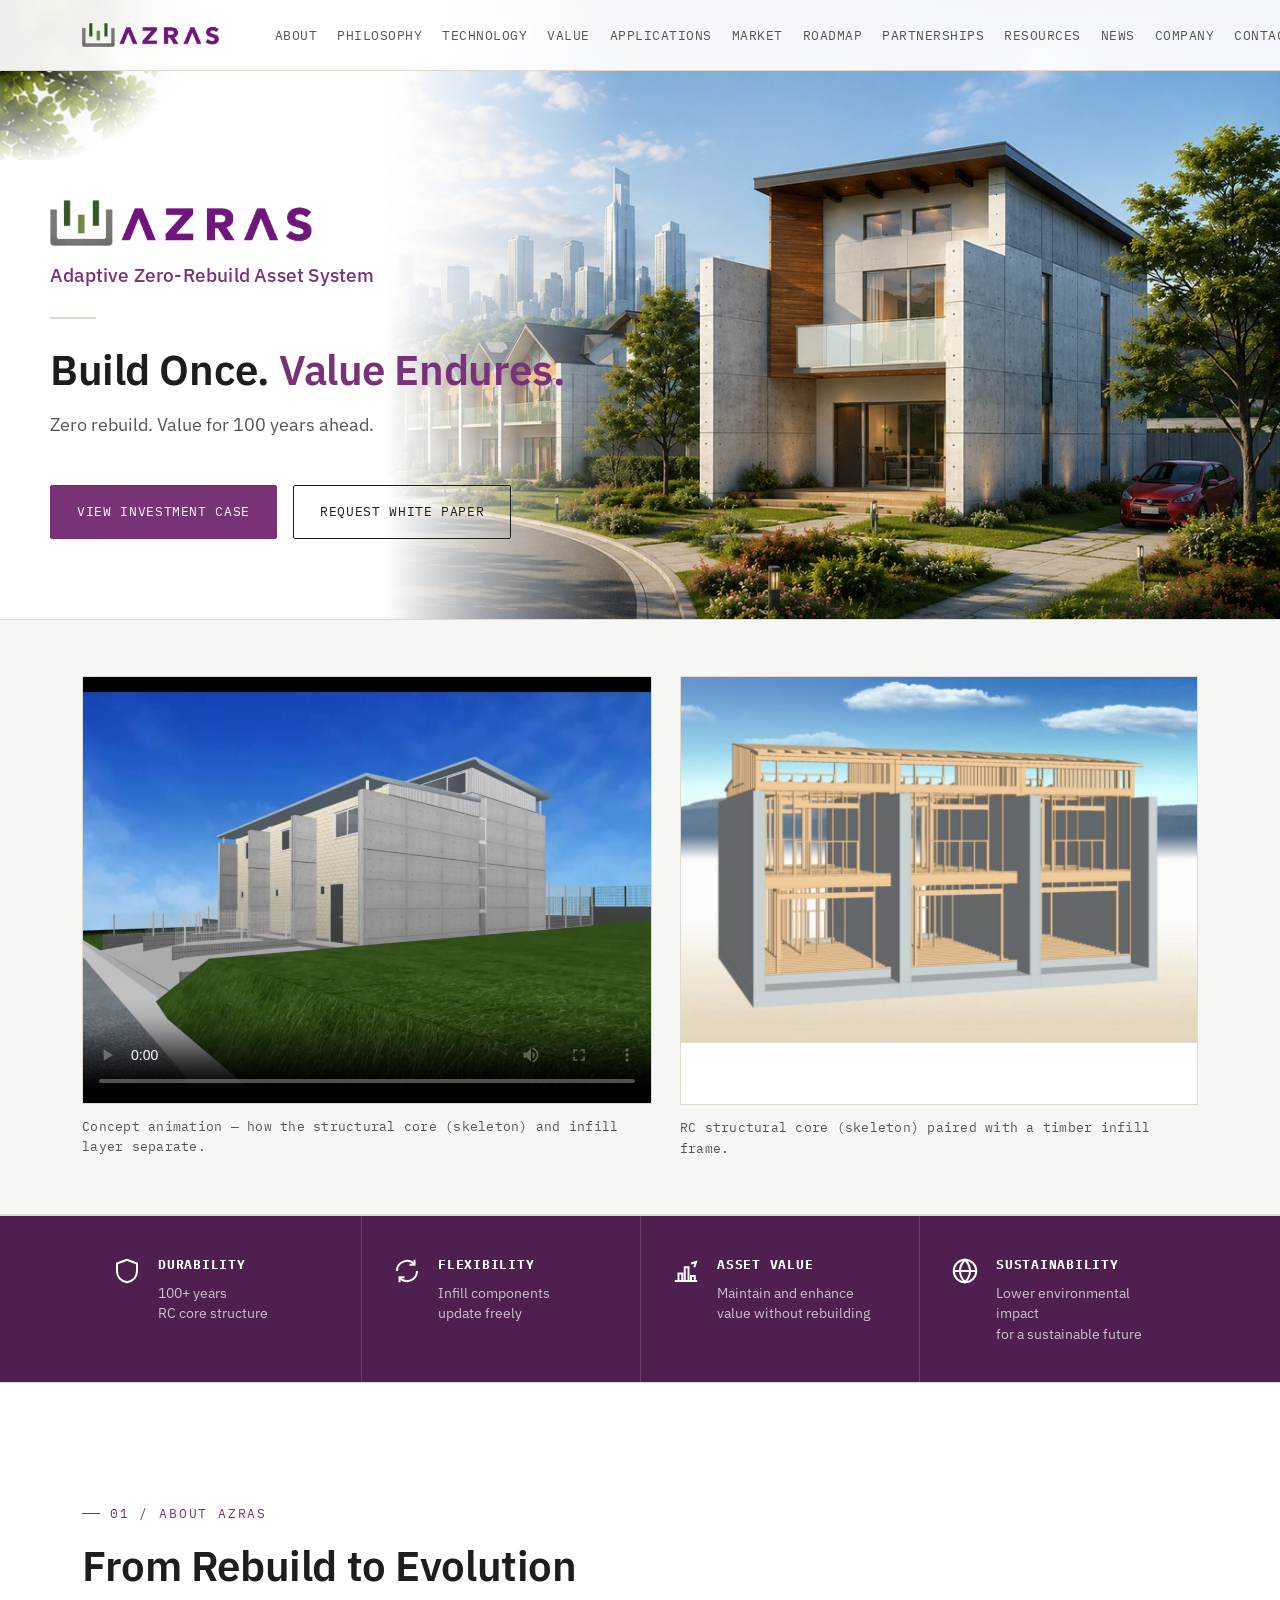
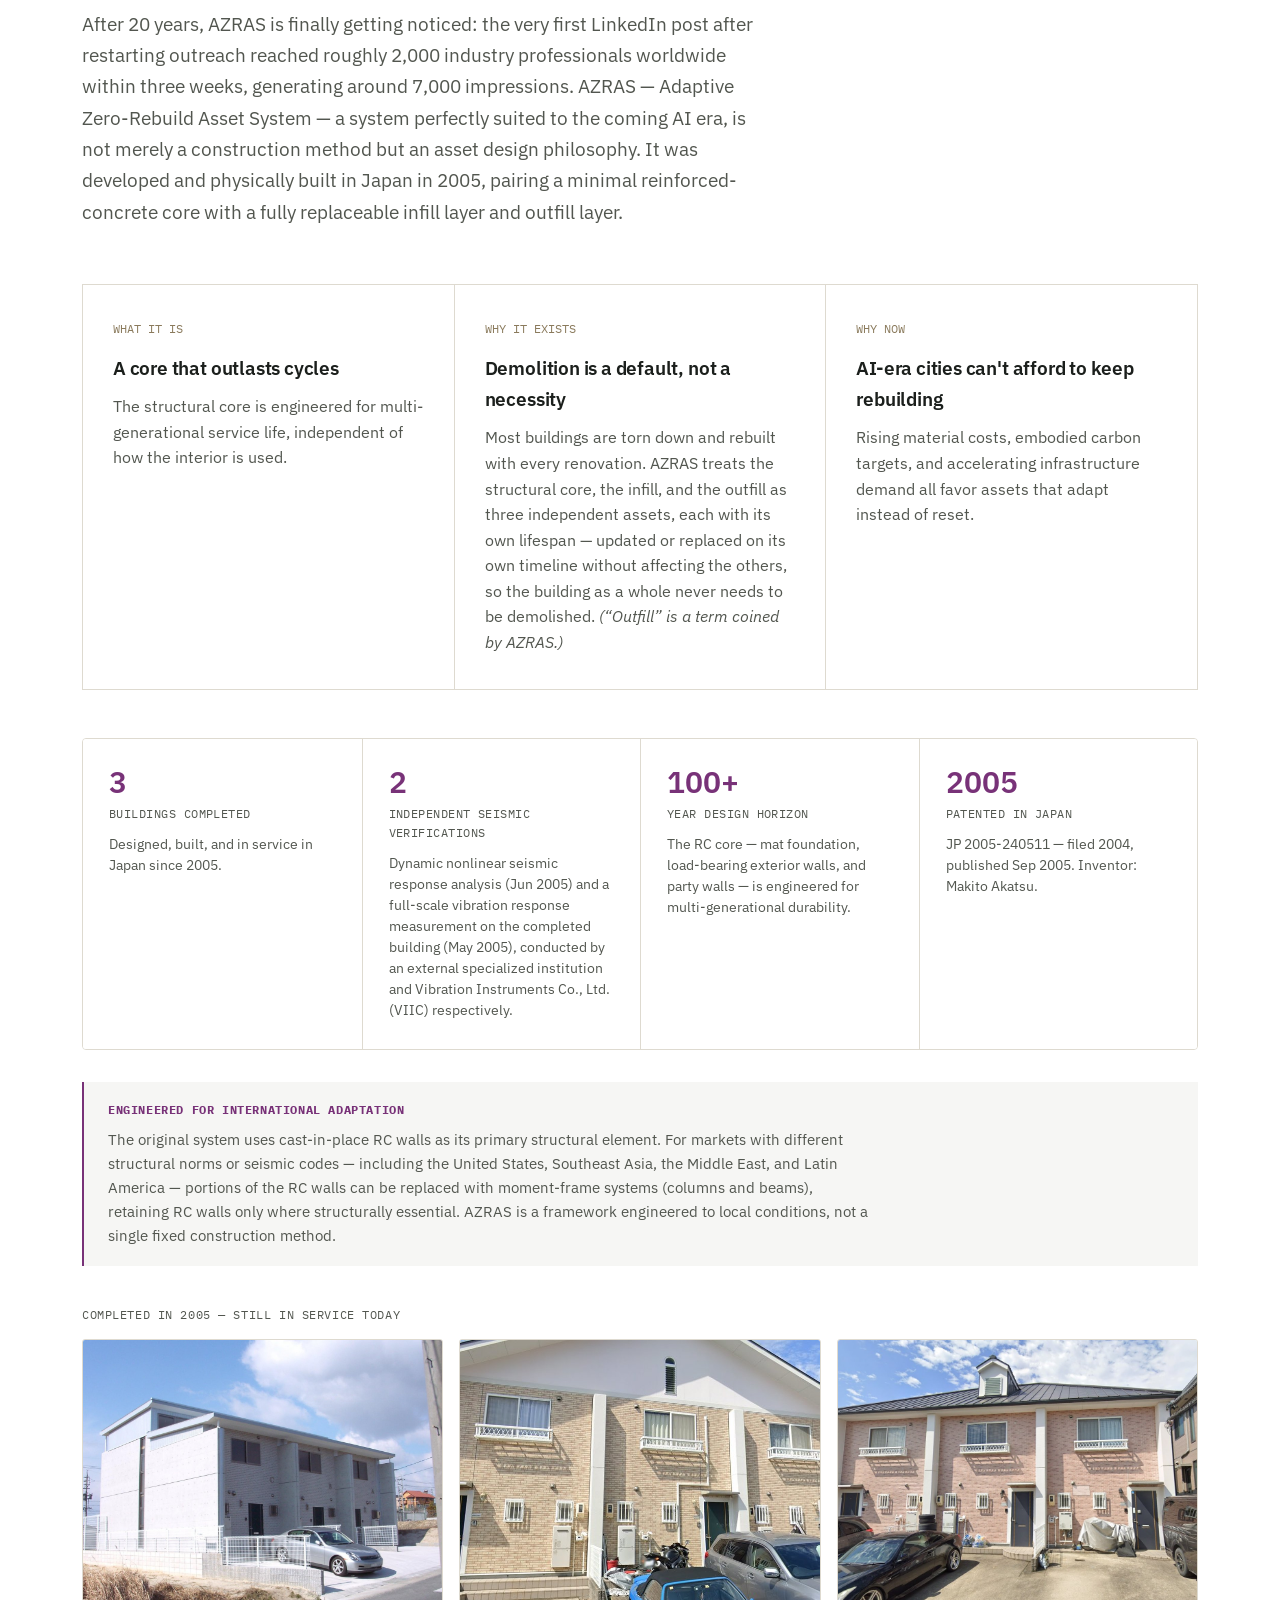
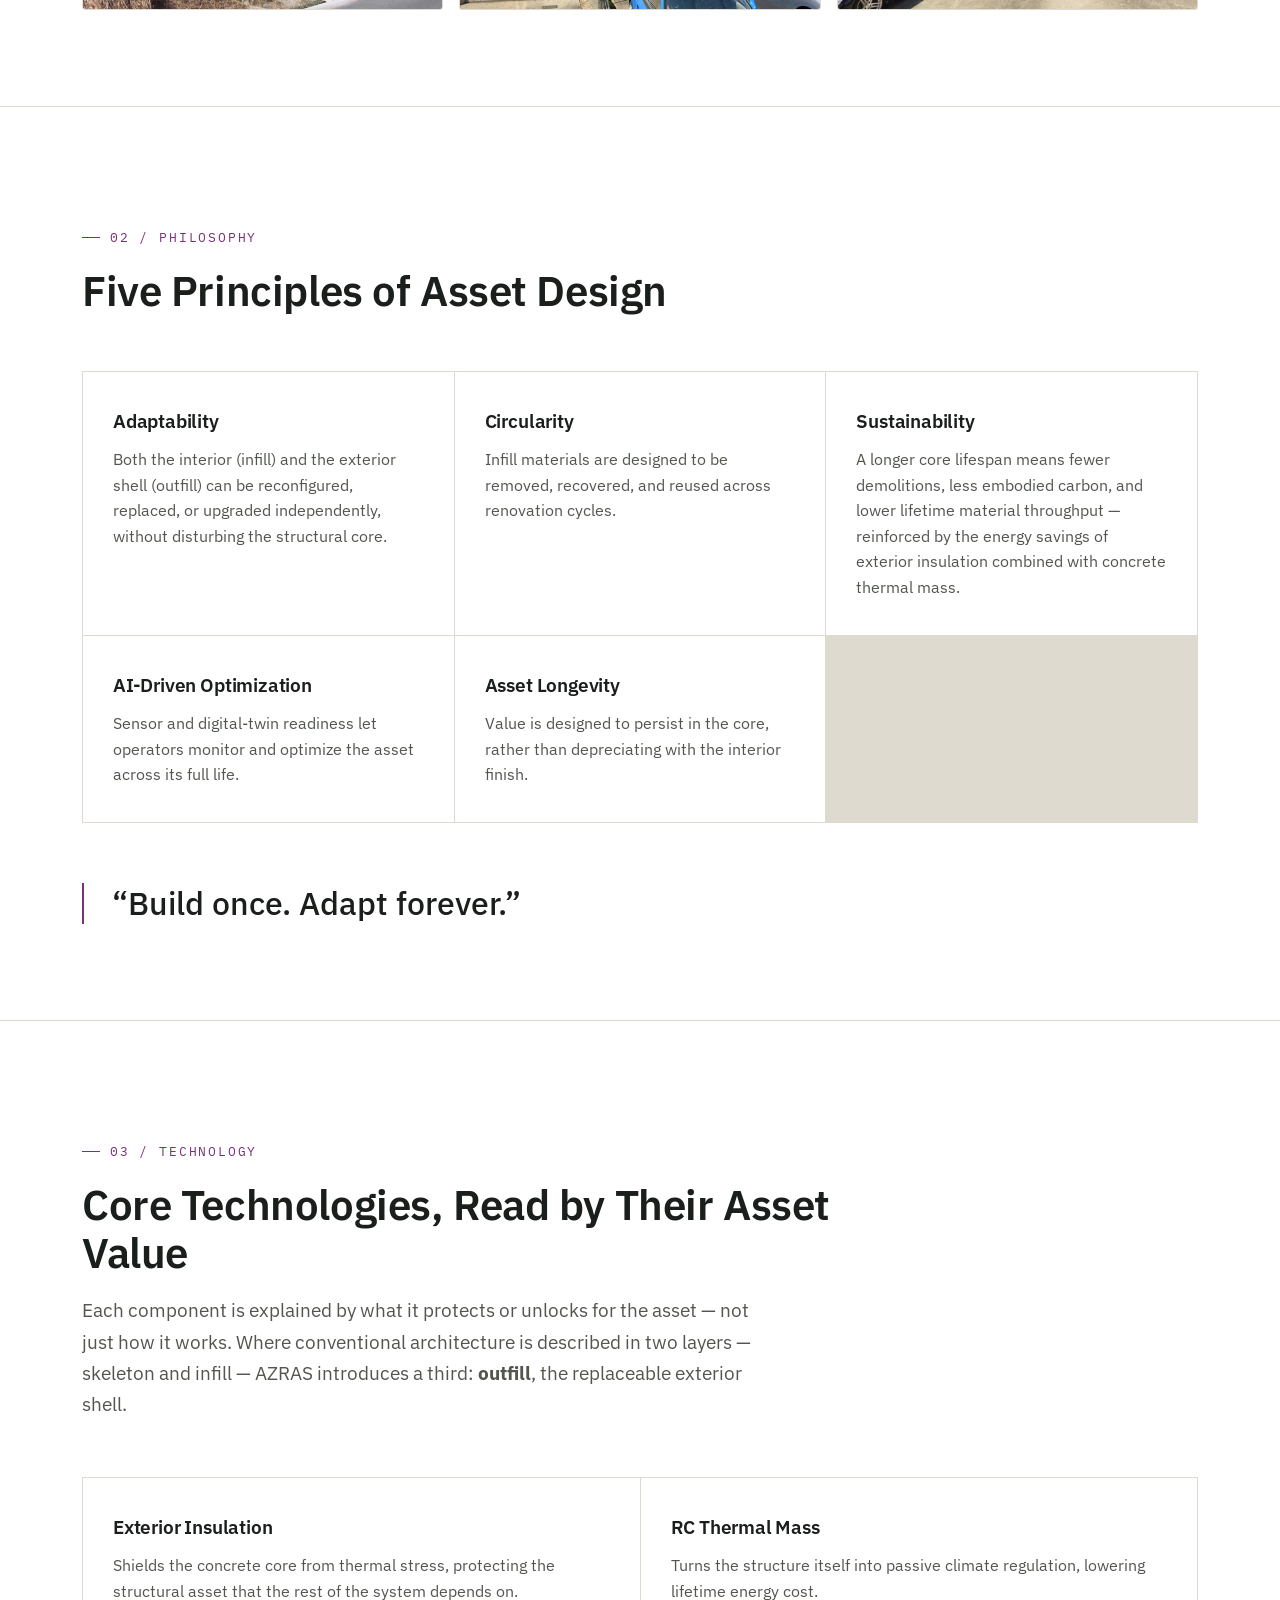
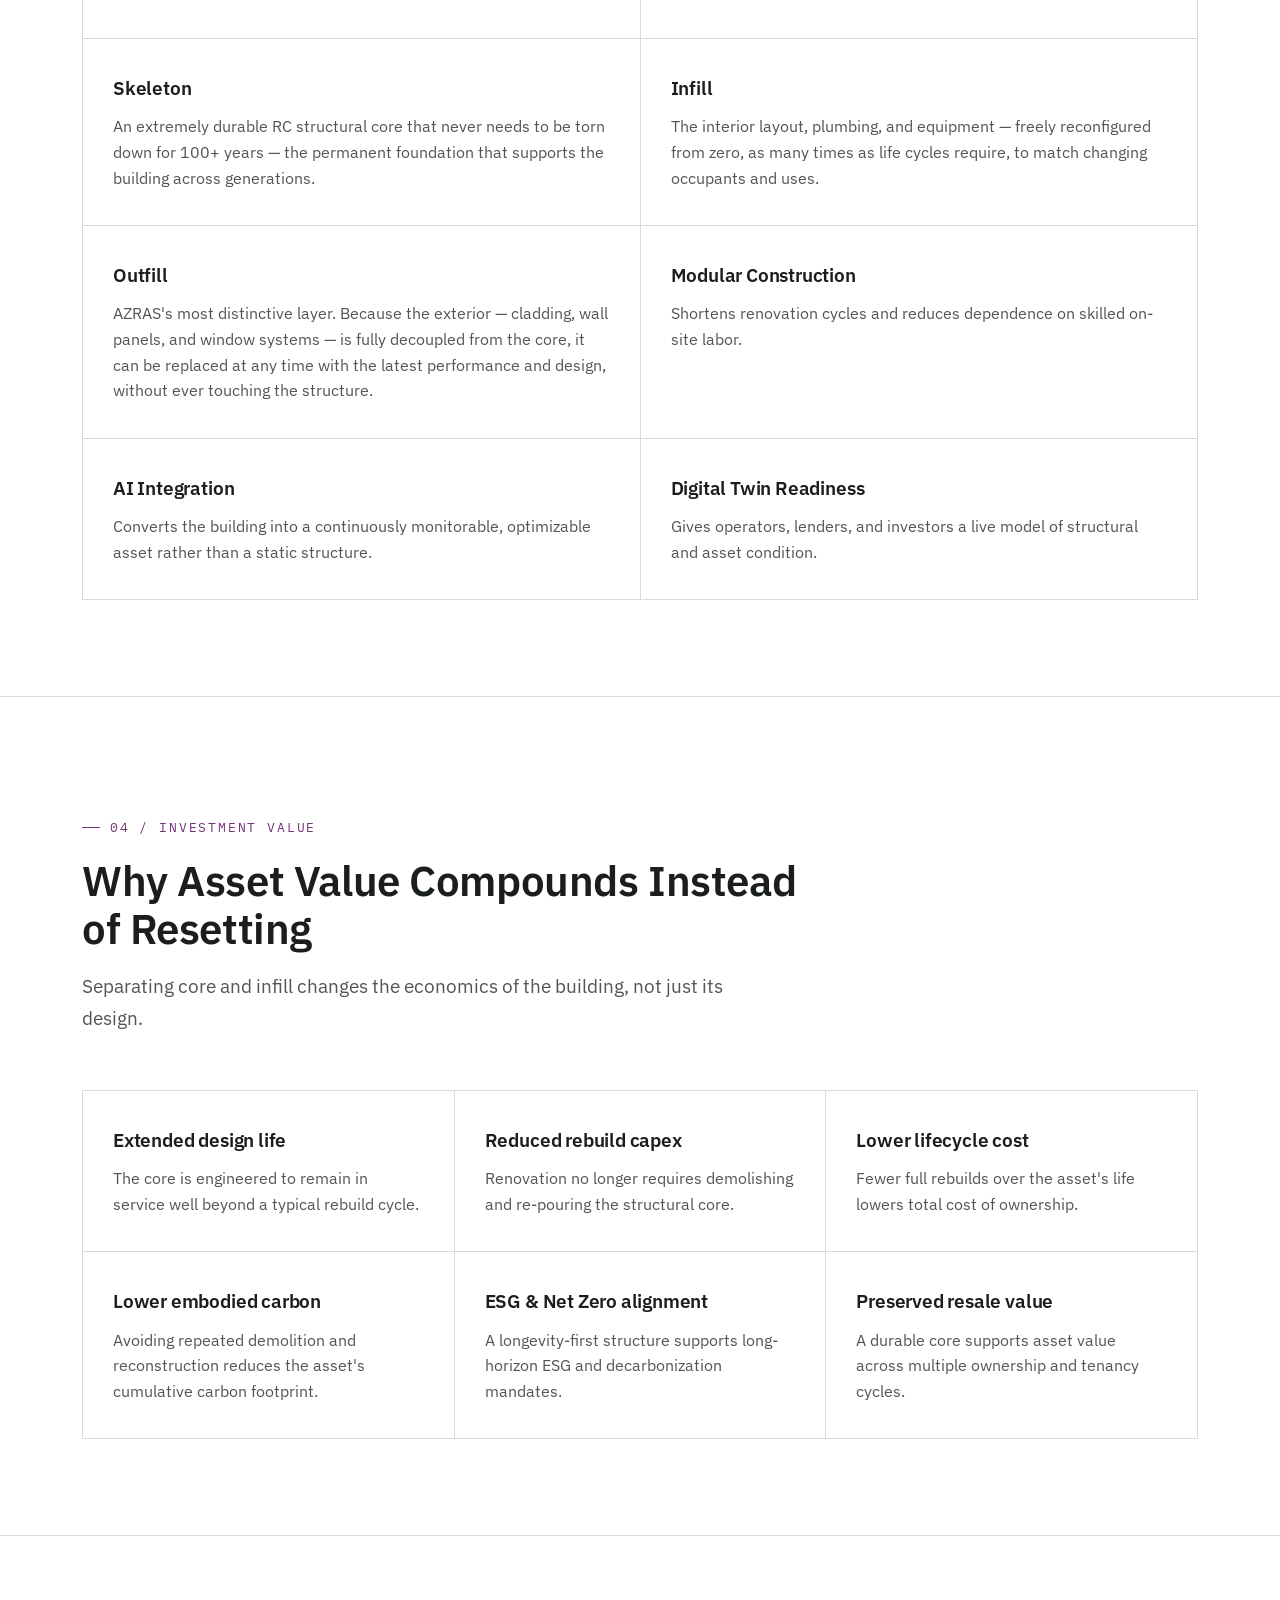
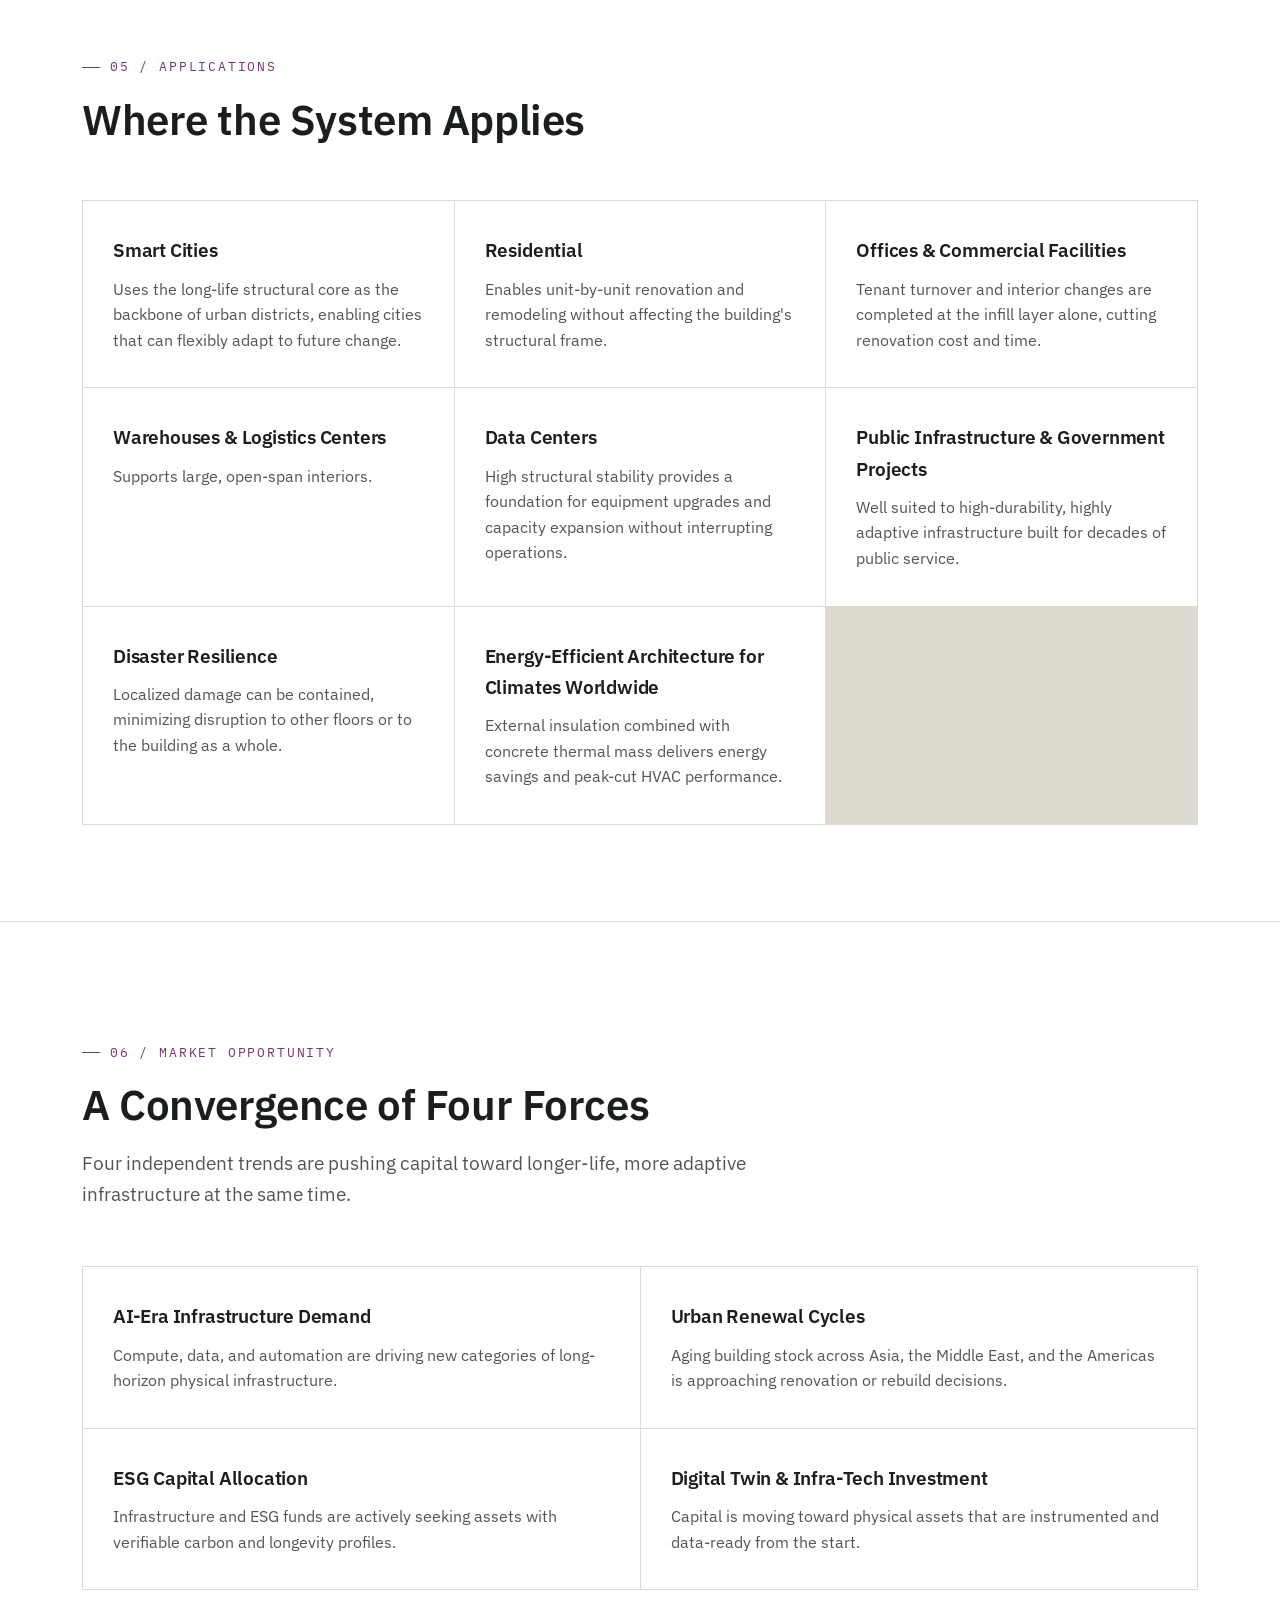
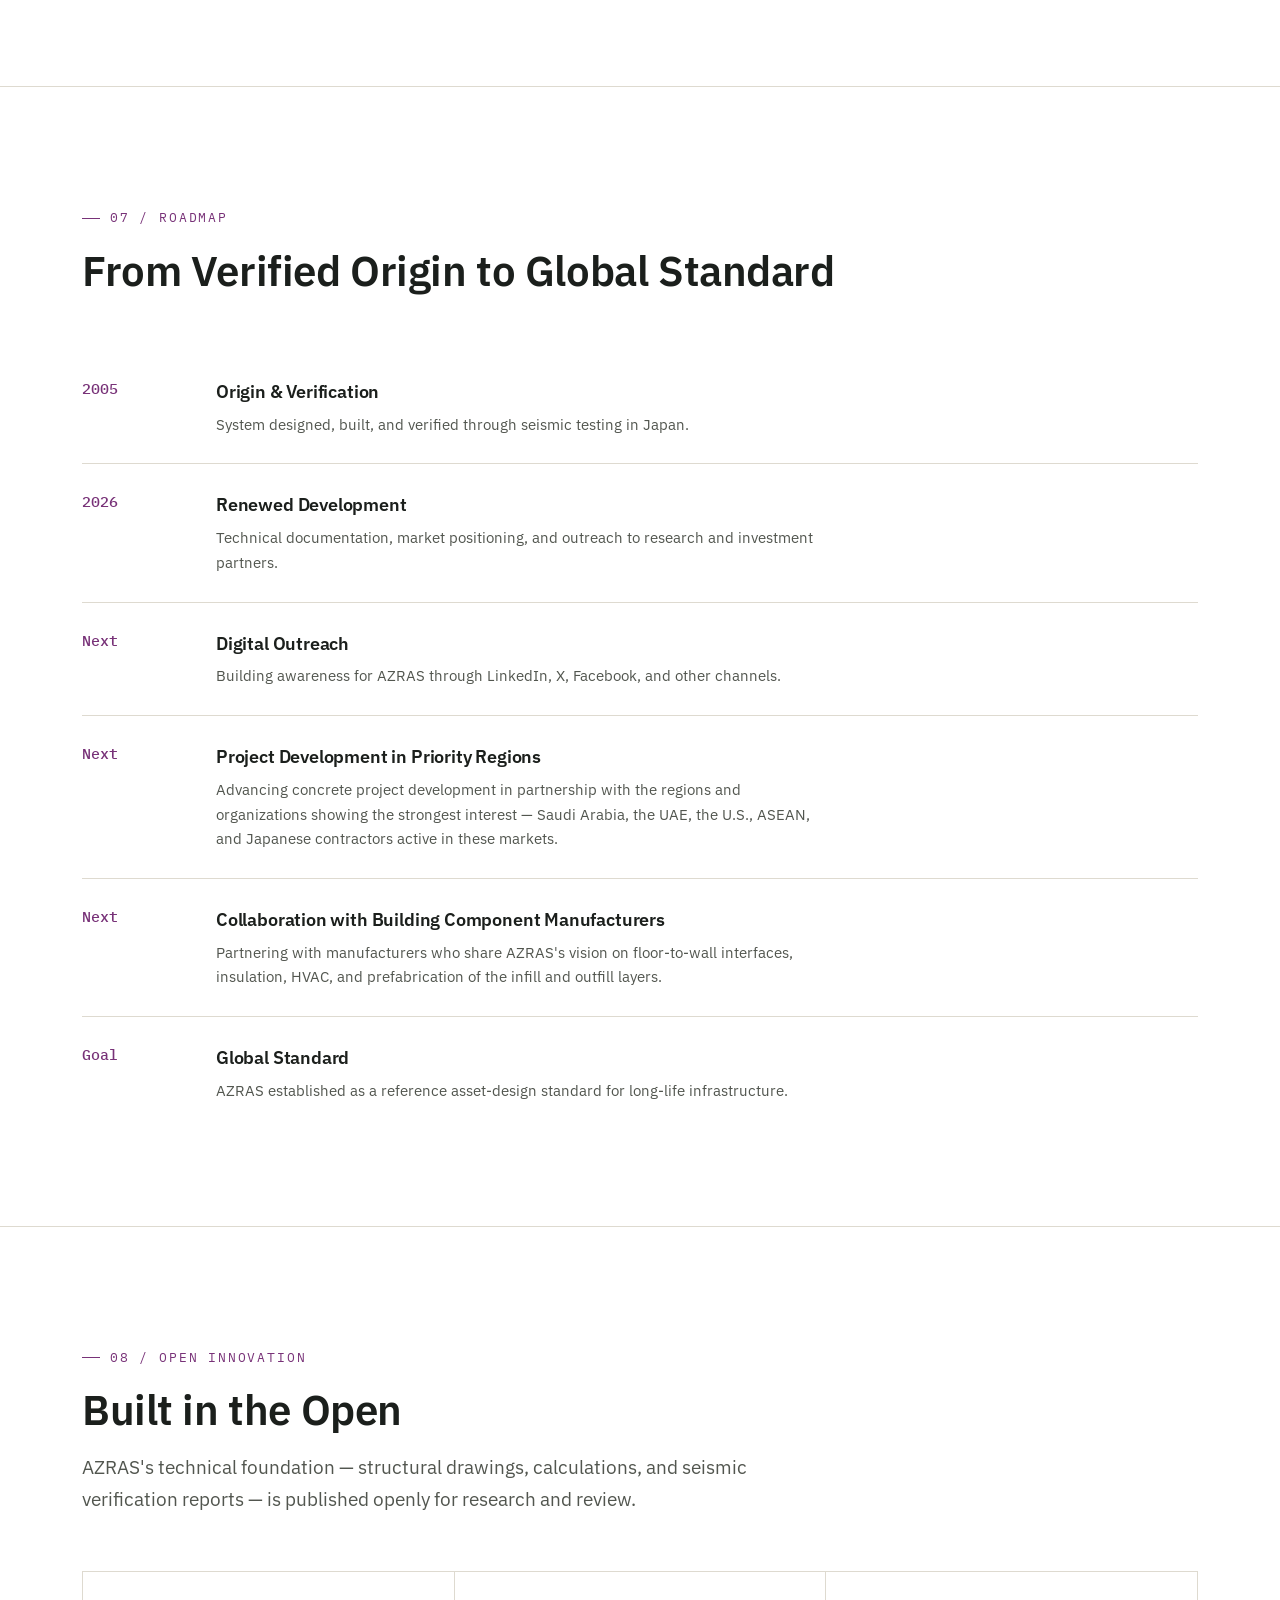
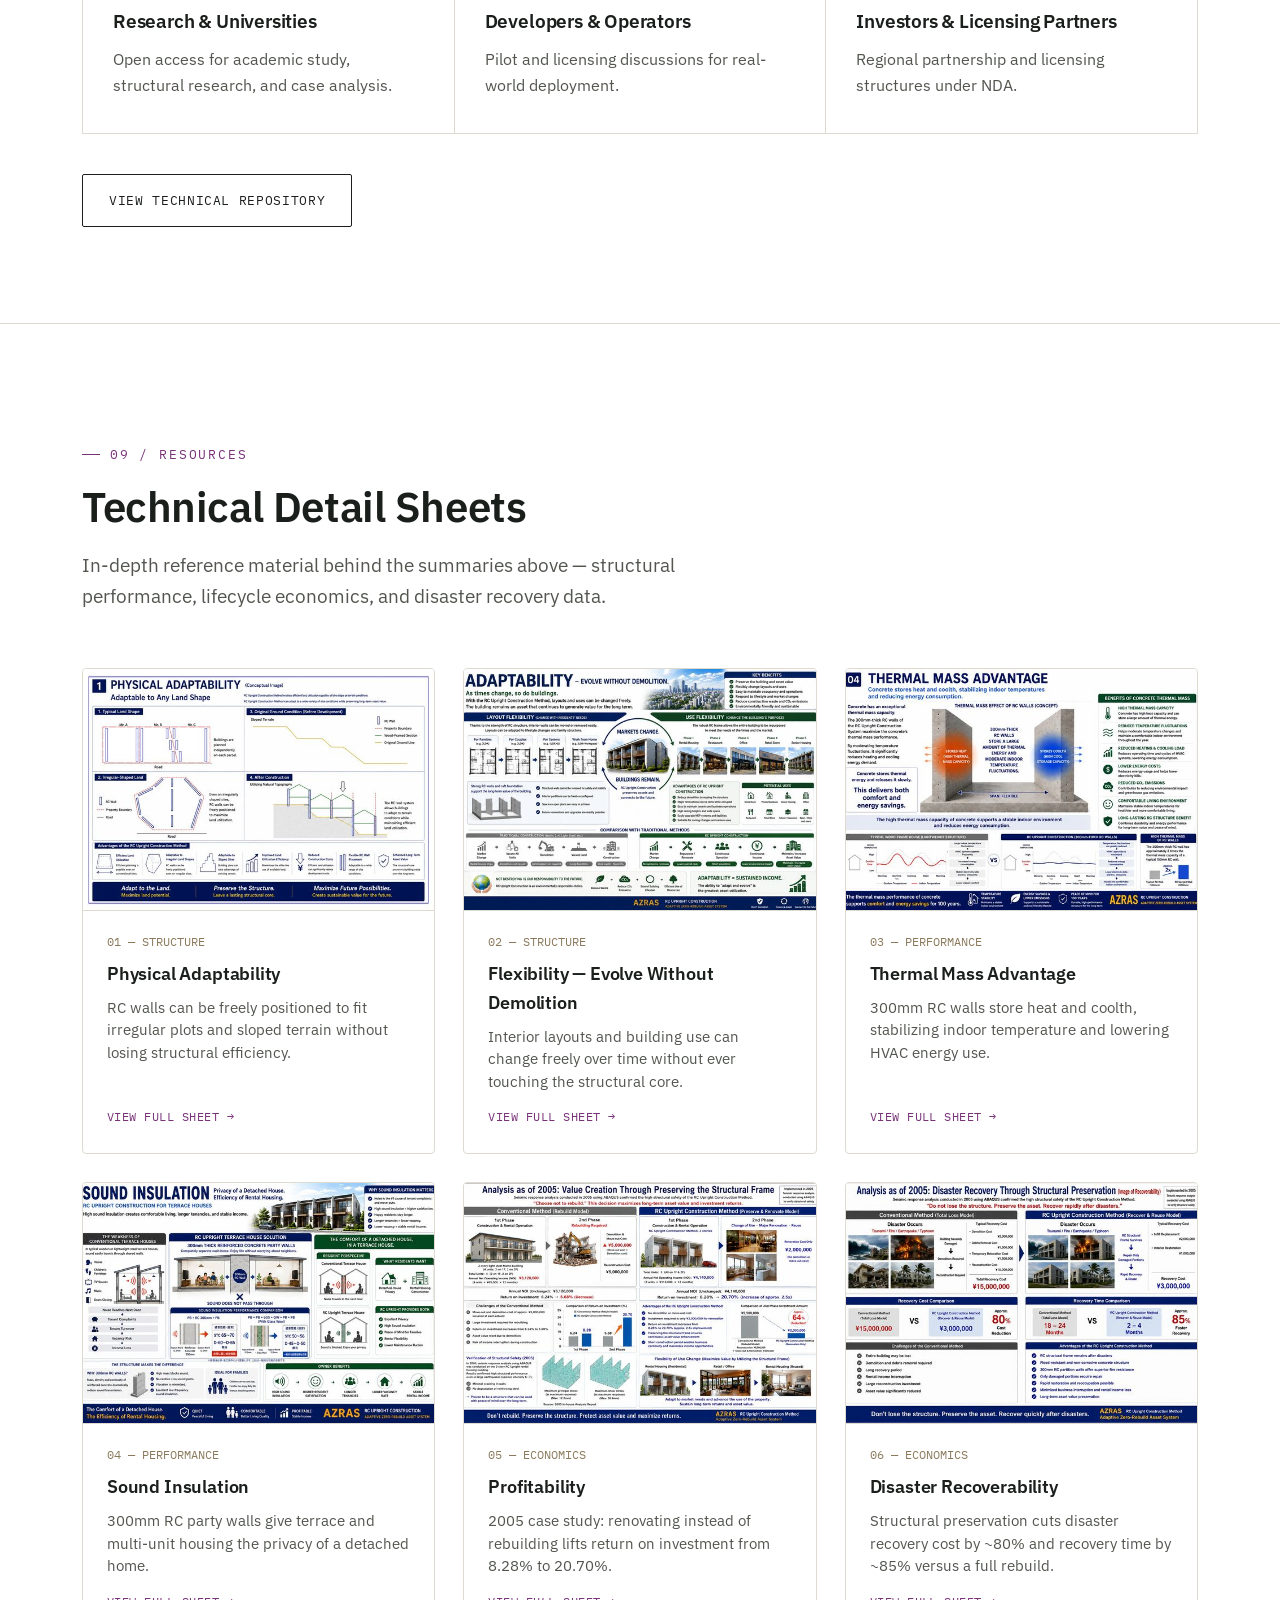
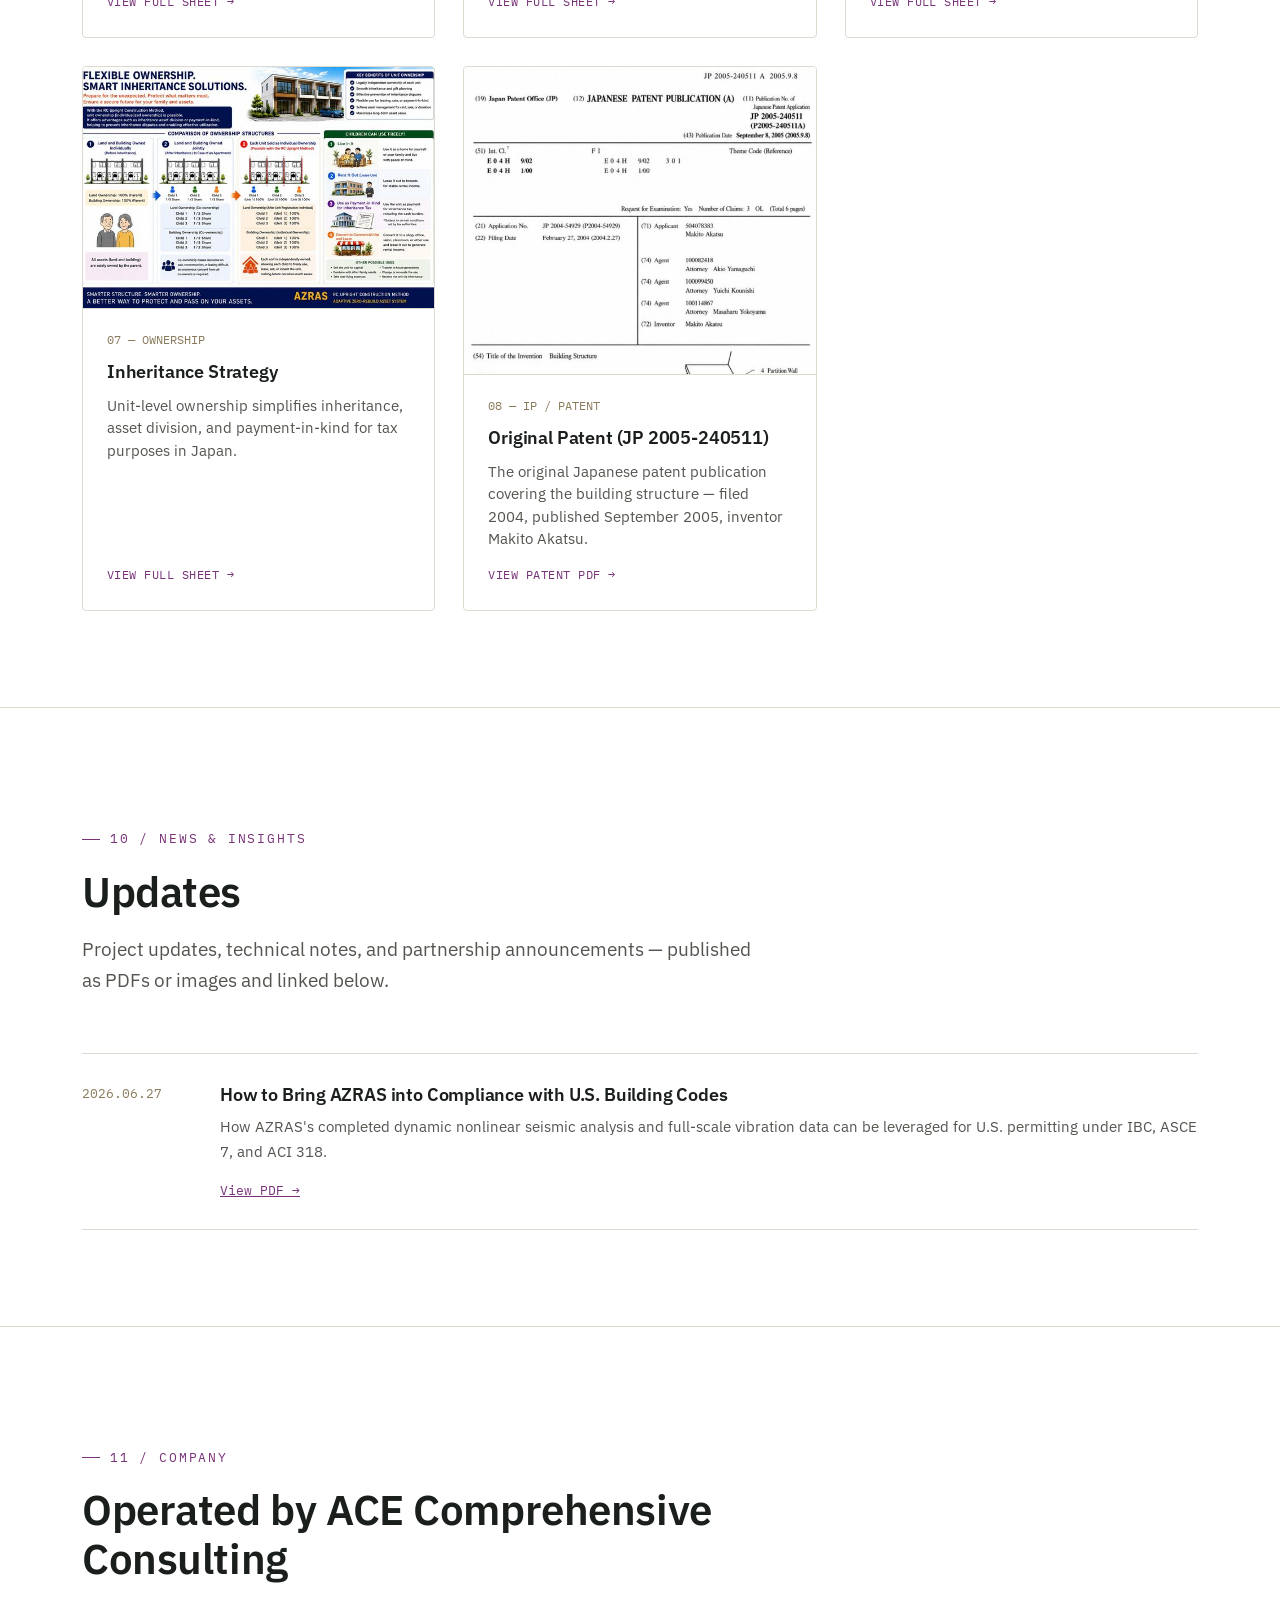
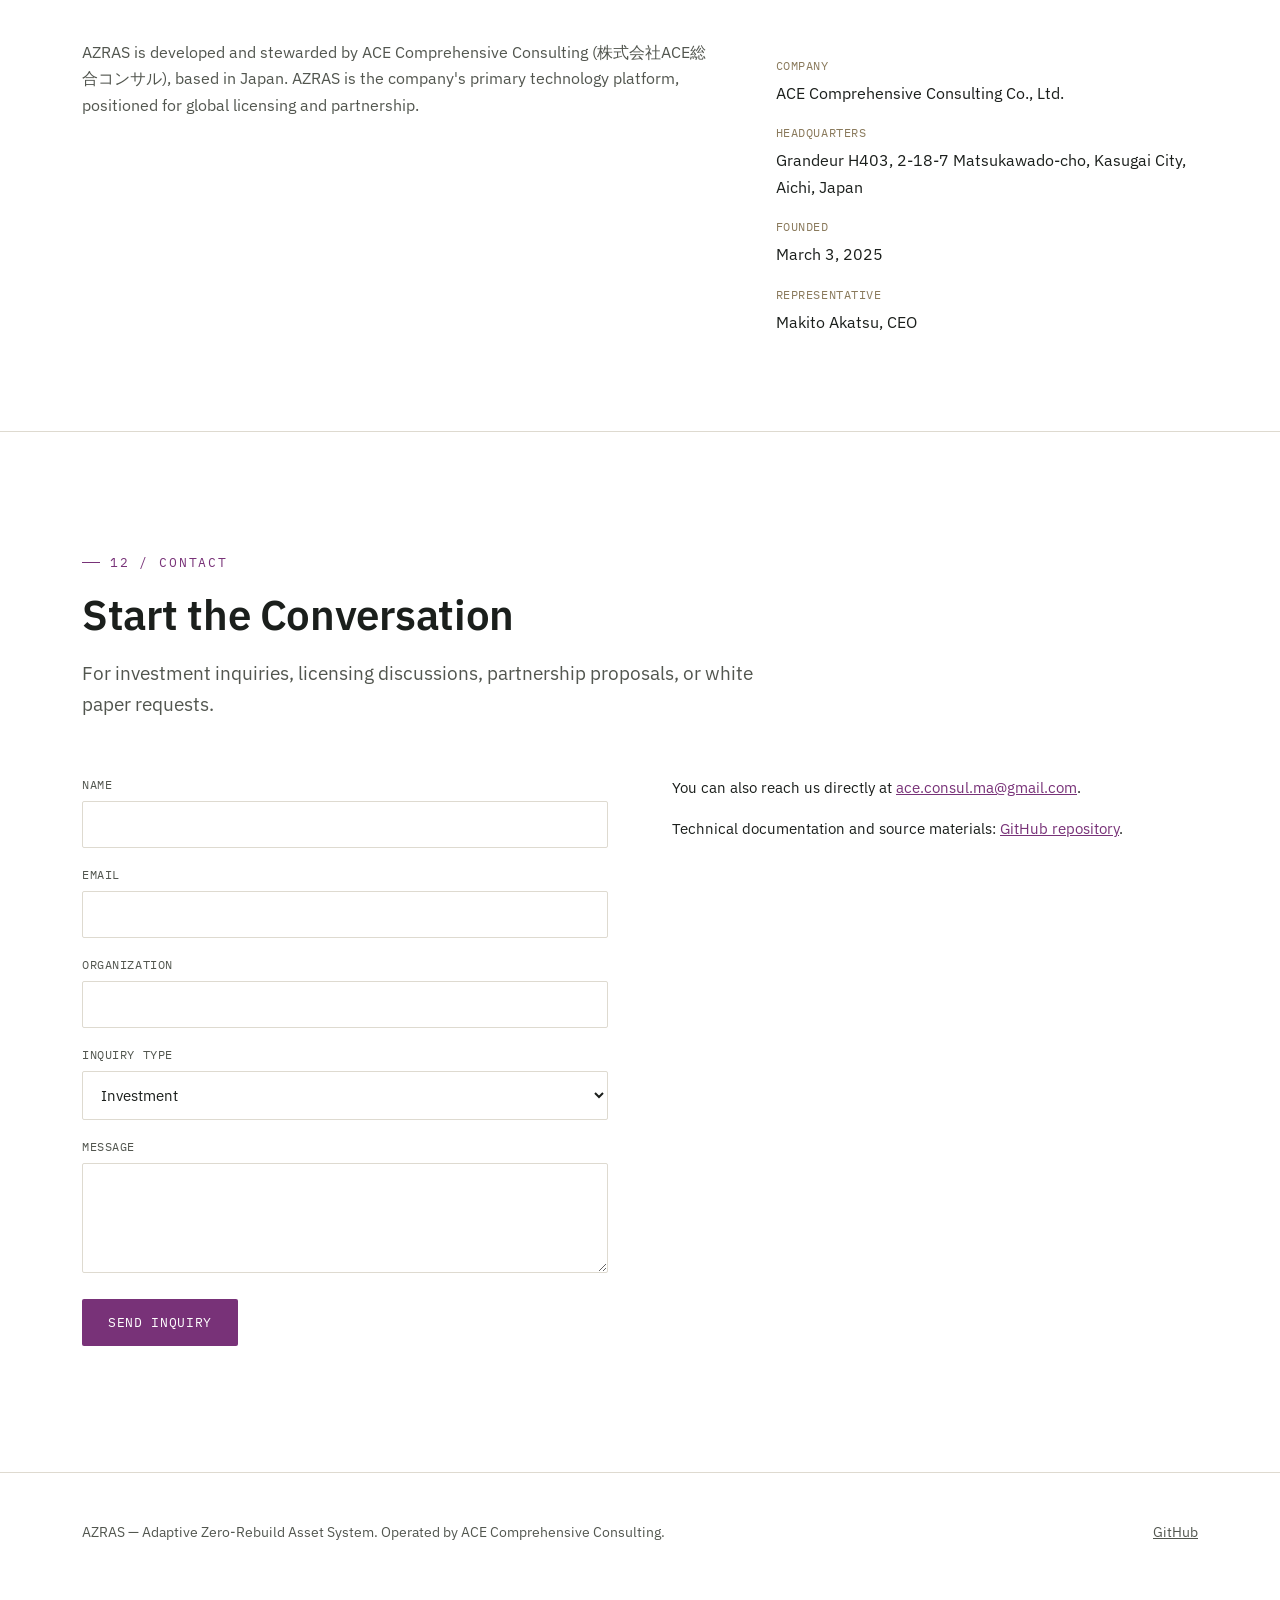
==== index.html @ cddc4e66 "Add files via upload" ====
<!DOCTYPE html>
<html lang="en">
<head>
<meta charset="UTF-8">
<meta name="viewport" content="width=device-width, initial-scale=1.0">
<title>AZRAS — Adaptive Zero-Rebuild Asset System</title>
<meta name="description" content="AZRAS is an asset design system that separates a long-life structural core from a renewable infill layer — built once in 2005, designed to adapt for a century.">
<link rel="icon" type="image/svg+xml" href="images/azras-mark.svg">
<link rel="apple-touch-icon" sizes="180x180" href="images/apple-touch-icon.png">

<meta property="og:type" content="website">
<meta property="og:title" content="AZRAS — Adaptive Zero-Rebuild Asset System">
<meta property="og:description" content="A long-life RC core paired with a renewable infill layer — built once in Japan in 2005, designed to adapt for a century. Operated by ACE Comprehensive Consulting.">
<meta property="og:image" content="https://ace-consul-akatsu.github.io/images/og-cover.jpg">
<meta property="og:image:width" content="1200">
<meta property="og:image:height" content="630">
<meta property="og:url" content="https://ace-consul-akatsu.github.io/">
<meta name="twitter:card" content="summary_large_image">
<meta name="twitter:title" content="AZRAS — Adaptive Zero-Rebuild Asset System">
<meta name="twitter:description" content="Built once. Adapt forever. A long-life structural core paired with a renewable infill layer.">
<meta name="twitter:image" content="https://ace-consul-akatsu.github.io/images/og-cover.jpg">

<link rel="alternate" hreflang="en" href="https://ace-consul-akatsu.github.io/index.html">
<link rel="alternate" hreflang="ja" href="https://ace-consul-akatsu.github.io/ja.html">
<link rel="alternate" hreflang="x-default" href="https://ace-consul-akatsu.github.io/index.html">

<link rel="preconnect" href="https://fonts.googleapis.com">
<link rel="preconnect" href="https://fonts.gstatic.com" crossorigin>
<link href="https://fonts.googleapis.com/css2?family=IBM+Plex+Sans:wght@400;500;600;700&family=IBM+Plex+Mono:wght@400;500&display=swap" rel="stylesheet">
<style>
:root{
  --bg:#FFFFFF;
  --bg-soft:#F6F6F4;
  --ink:#1B1F1C;
  --ink-soft:#52564F;
  --line:#DEDAD0;
  --core:#783278;
  --core-deep:#4F1F4F;
  --bronze:#8A7A5C;
  --paper:#FFFFFF;
  --max:1180px;
}
*{margin:0;padding:0;box-sizing:border-box;}
html{scroll-behavior:smooth;}
body{
  background:var(--bg);
  color:var(--ink);
  font-family:'IBM Plex Sans', sans-serif;
  font-size:17px;
  line-height:1.65;
  -webkit-font-smoothing:antialiased;
}
h1,h2,h3{
  font-family:'IBM Plex Sans', sans-serif;
  font-weight:600;
  letter-spacing:-0.01em;
  color:var(--ink);
}
a{color:inherit;text-decoration:none;}
img{max-width:100%;display:block;}
.mono{font-family:'IBM Plex Mono', monospace;}
.eyebrow{
  font-family:'IBM Plex Mono', monospace;
  font-size:13px;
  letter-spacing:0.14em;
  text-transform:uppercase;
  color:var(--core);
  margin-bottom:18px;
  display:flex;
  align-items:center;
  gap:10px;
}
.eyebrow::before{
  content:"";
  width:18px;height:1px;
  background:var(--core);
  display:inline-block;
}
.wrap{
  max-width:var(--max);
  margin:0 auto;
  padding:0 32px;
}

/* ============ (structural core line removed) ============ */

/* ============ NAV ============ */
header{
  position:fixed; top:0; left:0; right:0;
  z-index:100;
  background:rgba(255,255,255,0.92);
  backdrop-filter:blur(6px);
  border-bottom:1px solid var(--line);
}
.nav-inner{
  max-width:var(--max);
  margin:0 auto;
  padding:18px 32px;
  display:flex;
  align-items:center;
}
.wordmark{
  display:flex;
  align-items:center;
  margin-right:56px;
  flex-shrink:0;
}
.wordmark .logo-img{height:24px;width:auto;}
nav.links{display:flex;gap:20px;margin-right:auto;}
nav.links a{
  font-family:'IBM Plex Mono', monospace;
  font-size:12.5px;
  letter-spacing:0.04em;
  text-transform:uppercase;
  color:var(--ink-soft);
  transition:color .2s;
}
nav.links a:hover{color:var(--core);}
.menu-btn{
  display:none;
  background:none;border:none;
  font-family:'IBM Plex Mono',monospace;
  font-size:13px;
  letter-spacing:0.08em;
  border:1px solid var(--ink);
  padding:8px 14px;
  border-radius:2px;
  cursor:pointer;
}
@media(max-width:980px){
  nav.links{
    position:fixed; top:64px; left:0; right:0; bottom:0;
    background:var(--paper);
    flex-direction:column;
    gap:0;
    padding:10px 0;
    display:none;
    overflow-y:auto;
    border-top:1px solid var(--line);
  }
  nav.links.open{display:flex;}
  nav.links a{
    padding:16px 32px;
    border-bottom:1px solid var(--line);
    font-size:14px;
  }
  .menu-btn{display:block;}
}

/* ============ SECTION BASE ============ */
section{
  position:relative;
  padding:120px 0 96px;
}
section + section{ border-top:1px solid var(--line); }
.section-head{
  max-width:760px;
  margin-bottom:56px;
}
.section-head h2{
  font-size:clamp(28px,3.4vw,42px);
  line-height:1.15;
}
.lede{
  font-size:19px;
  color:var(--ink-soft);
  max-width:680px;
  margin-top:18px;
}

/* ============ HERO ============ */
.hero{
  padding:140px 0 0;
  position:relative;
  overflow:hidden;
}
.hero-inner{
  padding:60px 0 80px;
}
.leaf-corner{
  position:absolute;
  top:0; left:0;
  width:200px;
  z-index:4;
  pointer-events:none;
}
.credit{
  position:absolute;
  top:100px; right:32px;
  z-index:4;
  display:flex;
  align-items:center;
  gap:10px;
  text-align:right;
  background:rgba(255,255,255,0.85);
  backdrop-filter:blur(4px);
  padding:12px 18px;
  border-radius:6px;
}
.credit .by{
  font-family:'IBM Plex Mono', monospace;
  font-size:11px;
  letter-spacing:0.06em;
  text-transform:uppercase;
  color:var(--ink-soft);
  display:block;
}
.credit .ace{
  font-family:'IBM Plex Sans', sans-serif;
  font-weight:700;
  font-size:22px;
  color:#783278;
  line-height:1;
}
.credit .divider{width:1px;height:30px;background:var(--line);}
.credit .full{
  font-size:12.5px;
  color:var(--ink-soft);
  line-height:1.3;
  text-align:left;
}
@media(max-width:720px){
  .credit{display:none;}
  .leaf-corner{width:120px;}
}
.hero .wrap{position:relative;z-index:3;}
.hero-logo{
  display:flex;
  align-items:center;
  gap:16px;
}
.hero-logo .logo-img{height:46px;width:auto;}
.hero-tagline{
  font-family:'IBM Plex Sans', sans-serif;
  font-weight:500;
  font-size:19px;
  color:var(--core);
  margin-top:14px;
  letter-spacing:0.01em;
}
.hero-divider{
  width:46px;height:2px;
  background:var(--line);
  margin:26px 0;
}
.hero h1{
  font-size:clamp(30px,3.6vw,42px);
  line-height:1.2;
  max-width:620px;
}
.hero h1 em{font-style:normal;color:var(--core);}
.hero .sub{
  margin-top:14px;
  font-size:18px;
  color:var(--ink-soft);
  max-width:560px;
}
.hero-art{
  position:absolute;
  top:0; right:0;
  width:70%;
  height:100%;
  z-index:1;
  -webkit-mask-image:linear-gradient(to right, transparent, #000 26%);
  mask-image:linear-gradient(to right, transparent, #000 26%);
}
.hero-art img{
  width:100%;
  height:100%;
  object-fit:cover;
  object-position:right center;
}
.cta-row{
  margin-top:46px;
  display:flex;
  gap:16px;
  flex-wrap:wrap;
}
.btn{
  font-family:'IBM Plex Mono', monospace;
  font-size:13px;
  letter-spacing:0.05em;
  text-transform:uppercase;
  padding:15px 26px;
  border-radius:2px;
  display:inline-block;
  transition:all .2s;
}
.btn-primary{
  background:var(--core);
  color:#fff;
  border:1px solid var(--core);
}
.btn-primary:hover{background:var(--core-deep);}
.btn-ghost{
  border:1px solid var(--ink);
  color:var(--ink);
}
.btn-ghost:hover{background:var(--ink);color:var(--bg);}

.stat-row{
  margin-top:72px;
  display:grid;
  grid-template-columns:repeat(3,1fr);
  gap:1px;
  background:var(--line);
  border:1px solid var(--line);
  max-width:680px;
}
.stat{
  background:var(--paper);
  padding:22px 20px;
}
.stat .num{
  font-family:'IBM Plex Sans', sans-serif;
  font-size:28px;
  font-weight:600;
  color:var(--core);
}
.stat .label{
  font-family:'IBM Plex Mono', monospace;
  font-size:11.5px;
  letter-spacing:0.05em;
  text-transform:uppercase;
  color:var(--ink-soft);
  margin-top:6px;
}
@media(max-width:720px){
  .stat-row{grid-template-columns:1fr;max-width:100%;}
  .hero-art{
    position:static;
    width:100%;
    height:200px;
    margin-top:40px;
    border-radius:4px;
    -webkit-mask-image:none;
    mask-image:none;
  }
  .hero-art img{object-position:center;}
  .hero-inner{text-align:center;}
  .hero-logo{justify-content:center;}
  .hero-divider{margin:26px auto;}
  .hero h1{max-width:100%;margin:0 auto;}
  .hero .sub{max-width:100%;margin:14px auto 0;}
  .cta-row{justify-content:center;}
}

/* ============ CONCEPT VISUAL ============ */
.concept-visual{
  padding:56px 0;
  background:var(--bg-soft);
  border-bottom:1px solid var(--line);
}
.cv-grid{
  display:grid;
  grid-template-columns:1.1fr 1fr;
  gap:28px;
  align-items:start;
}
.cv-item video,.cv-item img{
  width:100%;
  display:block;
  border:1px solid var(--line);
  background:#000;
}
.cv-item img{background:none;}
.cv-caption{
  margin-top:12px;
  font-family:'IBM Plex Mono', monospace;
  font-size:12.5px;
  letter-spacing:0.02em;
  color:var(--ink-soft);
}
@media(max-width:860px){
  .cv-grid{grid-template-columns:1fr;}
}

/* ============ CARD GRIDS ============ */
.stats-bar{
  background:var(--core-deep);
  padding:0;
  position:relative;
  overflow:hidden;
}
.stats-bar .wrap{
  display:grid;
  grid-template-columns:repeat(4,1fr);
}
.stats-bar .item{
  padding:38px 30px;
  border-left:1px solid rgba(255,255,255,0.14);
  display:flex;
  gap:16px;
}
.stats-bar .item:first-child{border-left:none;}
.stats-bar svg{flex-shrink:0;margin-top:2px;}
.stats-bar h4{
  font-family:'IBM Plex Mono', monospace;
  font-size:12.5px;
  letter-spacing:0.06em;
  text-transform:uppercase;
  color:#fff;
  margin-bottom:8px;
}
.stats-bar p{
  font-size:13.5px;
  line-height:1.5;
  color:rgba(255,255,255,0.72);
}
@media(max-width:900px){
  .stats-bar .wrap{grid-template-columns:repeat(2,1fr);}
  .stats-bar .item{border-left:none;border-top:1px solid rgba(255,255,255,0.14);}
  .stats-bar .item:nth-child(1),.stats-bar .item:nth-child(2){border-top:none;}
}
@media(max-width:540px){
  .stats-bar .wrap{grid-template-columns:1fr;}
  .stats-bar .item:nth-child(2){border-top:1px solid rgba(255,255,255,0.14);}
}
.grid{
  display:grid;
  gap:1px;
  background:var(--line);
  border:1px solid var(--line);
}
.grid-3{grid-template-columns:repeat(3,1fr);}
.grid-2{grid-template-columns:repeat(2,1fr);}
@media(max-width:860px){
  .grid-3,.grid-2{grid-template-columns:1fr;}
}
.cell{
  background:var(--paper);
  padding:34px 30px;
}
.cell .idx{
  font-family:'IBM Plex Mono', monospace;
  font-size:12px;
  color:var(--bronze);
  margin-bottom:14px;
}
.cell h3{font-size:19px;margin-bottom:10px;}
.cell p{color:var(--ink-soft); font-size:15.5px;}

/* ============ PHILOSOPHY QUOTE ============ */
.quote-block{
  margin-top:60px;
  border-left:2px solid var(--core);
  padding-left:28px;
}
.quote-block p{
  font-family:'IBM Plex Sans', sans-serif;
  font-size:clamp(22px,2.6vw,32px);
  font-weight:500;
  line-height:1.3;
}

/* ============ ROADMAP ============ */
.roadmap{
  display:flex;
  flex-direction:column;
  gap:0;
  margin-top:10px;
}
.rm-row{
  display:grid;
  grid-template-columns:110px 1fr;
  gap:24px;
  padding:26px 0;
  border-bottom:1px solid var(--line);
}
.rm-row:last-child{border-bottom:none;}
.rm-year{
  font-family:'IBM Plex Mono', monospace;
  font-size:15px;
  color:var(--core);
  font-weight:500;
}
.rm-row h3{font-size:18px;margin-bottom:6px;}
.rm-row p{color:var(--ink-soft);font-size:15px;max-width:600px;}

/* ============ ABOUT: TRACK RECORD + ADAPTABILITY NOTE ============ */
.track-record{
  margin-top:48px;
  display:grid;
  grid-template-columns:repeat(4,1fr);
  border:1px solid var(--line);
  border-radius:4px;
  overflow:hidden;
}
.track-record .tr-item{
  padding:28px 26px;
  border-left:1px solid var(--line);
  background:var(--paper);
}
.track-record .tr-item:first-child{border-left:none;}
.track-record .tr-num{
  font-family:'IBM Plex Sans', sans-serif;
  font-size:30px;
  font-weight:600;
  color:var(--core);
  line-height:1;
}
.track-record .tr-label{
  font-family:'IBM Plex Mono', monospace;
  font-size:11.5px;
  letter-spacing:0.04em;
  text-transform:uppercase;
  color:var(--ink-soft);
  margin-top:8px;
}
.track-record .tr-detail{
  font-size:14px;
  color:var(--ink-soft);
  margin-top:10px;
  line-height:1.5;
}
@media(max-width:980px){
  .track-record{grid-template-columns:repeat(2,1fr);}
  .track-record .tr-item:nth-child(odd){border-left:none;}
  .track-record .tr-item:nth-child(1),.track-record .tr-item:nth-child(2){border-top:none;}
  .track-record .tr-item:nth-child(n+3){border-top:1px solid var(--line);}
}
@media(max-width:600px){
  .track-record{grid-template-columns:1fr;}
  .track-record .tr-item{border-left:none !important;}
  .track-record .tr-item:first-child{border-top:none;}
  .track-record .tr-item:not(:first-child){border-top:1px solid var(--line);}
}
.adapt-note{
  margin-top:32px;
  border-left:2px solid var(--core);
  padding:18px 24px;
  background:var(--bg-soft);
}
.adapt-note h4{
  font-family:'IBM Plex Mono', monospace;
  font-size:12px;
  letter-spacing:0.05em;
  text-transform:uppercase;
  color:var(--core);
  margin-bottom:8px;
}
.adapt-note p{
  font-size:15px;
  color:var(--ink-soft);
  line-height:1.6;
  max-width:760px;
}
.proof-gallery{
  margin-top:40px;
}
.proof-gallery .pg-label{
  font-family:'IBM Plex Mono', monospace;
  font-size:11.5px;
  letter-spacing:0.05em;
  text-transform:uppercase;
  color:var(--ink-soft);
  margin-bottom:14px;
}
.proof-gallery .pg-grid{
  display:grid;
  grid-template-columns:repeat(3,1fr);
  gap:16px;
}
.proof-gallery img{
  width:100%;
  aspect-ratio:4/3;
  object-fit:cover;
  border-radius:3px;
  border:1px solid var(--line);
  display:block;
}
@media(max-width:860px){
  .proof-gallery .pg-grid{grid-template-columns:1fr;}
}

/* ============ NEWS EMPTY STATE ============ */
.res-grid{
  display:grid;
  grid-template-columns:repeat(3,1fr);
  gap:28px;
}
@media(max-width:980px){ .res-grid{grid-template-columns:repeat(2,1fr);} }
@media(max-width:640px){ .res-grid{grid-template-columns:1fr;} }
.res-card{
  border:1px solid var(--line);
  border-radius:4px;
  overflow:hidden;
  display:flex;
  flex-direction:column;
  background:var(--paper);
  transition:box-shadow .2s, transform .2s;
}
.res-card:hover{
  box-shadow:0 14px 30px rgba(0,0,0,0.08);
  transform:translateY(-3px);
}
.res-card img{
  width:100%;
  aspect-ratio:16/11;
  object-fit:cover;
  border-bottom:1px solid var(--line);
  display:block;
}
.res-card.tall img{
  aspect-ratio:16/14;
  object-position:top;
}
.res-card .res-body{
  padding:22px 24px 26px;
  display:flex;
  flex-direction:column;
  flex:1;
}
.res-card .res-idx{
  font-family:'IBM Plex Mono', monospace;
  font-size:11.5px;
  color:var(--bronze);
  margin-bottom:8px;
}
.res-card h3{font-size:17.5px;margin-bottom:8px;}
.res-card p{
  color:var(--ink-soft);
  font-size:14.5px;
  line-height:1.55;
  flex:1;
}
.res-card .res-link{
  margin-top:14px;
  font-family:'IBM Plex Mono', monospace;
  font-size:12px;
  letter-spacing:0.04em;
  text-transform:uppercase;
  color:var(--core);
}
.res-card a.res-card-link{
  display:flex;
  flex-direction:column;
  height:100%;
  color:inherit;
}
  border:1px dashed var(--line);
  background:var(--paper);
  padding:48px 40px;
  max-width:680px;
}
.empty-state h3{font-size:18px;margin-bottom:10px;}
.empty-state p{color:var(--ink-soft);font-size:15px;}

/* ============ NEWS & INSIGHTS ============ */
.news-list{display:flex;flex-direction:column;gap:0;border-top:1px solid var(--line);}
.news-item{
  display:flex;
  gap:28px;
  align-items:flex-start;
  padding:26px 0;
  border-bottom:1px solid var(--line);
}
.news-item .news-date{
  font-family:'IBM Plex Mono', monospace;
  font-size:13px;
  color:var(--bronze);
  white-space:nowrap;
  width:110px;
  flex-shrink:0;
  padding-top:3px;
}
.news-item .news-body h3{font-size:18px;margin-bottom:6px;}
.news-item .news-body p{color:var(--ink-soft);font-size:15px;margin-bottom:10px;}
.news-item .news-link{
  display:inline-flex;
  align-items:center;
  gap:6px;
  font-family:'IBM Plex Mono', monospace;
  font-size:13px;
  color:var(--core);
  text-decoration:underline;
}
.news-item .news-thumb{
  width:64px;height:64px;flex-shrink:0;
  object-fit:cover;border:1px solid var(--line);
}
@media(max-width:640px){
  .news-item{flex-direction:column;gap:8px;}
  .news-item .news-date{width:auto;}
}

/* ============ COMPANY ============ */
.company-grid{
  display:grid;
  grid-template-columns:1.2fr 0.8fr;
  gap:60px;
}
.fact-list dt{
  font-family:'IBM Plex Mono', monospace;
  font-size:11.5px;
  text-transform:uppercase;
  letter-spacing:0.05em;
  color:var(--bronze);
  margin-top:18px;
}
.fact-list dd{font-size:16px;margin-top:4px;}
@media(max-width:860px){ .company-grid{grid-template-columns:1fr;} }

/* ============ CONTACT ============ */
.contact-grid{
  display:grid;
  grid-template-columns:1fr 1fr;
  gap:64px;
}
form{display:flex;flex-direction:column;gap:18px;}
label{
  font-family:'IBM Plex Mono', monospace;
  font-size:11.5px;
  text-transform:uppercase;
  letter-spacing:0.05em;
  color:var(--ink-soft);
  margin-bottom:6px;
  display:block;
}
input, select, textarea{
  width:100%;
  font-family:'IBM Plex Sans', sans-serif;
  font-size:15px;
  padding:13px 14px;
  border:1px solid var(--line);
  background:var(--paper);
  color:var(--ink);
  border-radius:2px;
}
input:focus, select:focus, textarea:focus{
  outline:2px solid var(--core);
  outline-offset:1px;
}
textarea{resize:vertical;min-height:110px;}
.contact-direct{font-size:15px;}
.contact-direct a{color:var(--core);text-decoration:underline;}
@media(max-width:860px){ .contact-grid{grid-template-columns:1fr;} }

footer{
  padding:48px 0 60px;
  border-top:1px solid var(--line);
}
.footer-inner{
  display:flex;
  justify-content:space-between;
  flex-wrap:wrap;
  gap:20px;
  font-size:13.5px;
  color:var(--ink-soft);
}
.footer-inner a{text-decoration:underline;}

@media (prefers-reduced-motion: reduce){
  html{scroll-behavior:auto;}
}
</style>
</head>
<body>

<header>
  <div class="nav-inner">
    <a class="wordmark" href="#home">
      <img class="logo-img" src="images/azras-logo-combined.png" alt="AZRAS">
    </a>
    <nav class="links" id="navLinks">
      <a href="#about">About</a>
      <a href="#philosophy">Philosophy</a>
      <a href="#technology">Technology</a>
      <a href="#value">Value</a>
      <a href="#applications">Applications</a>
      <a href="#market">Market</a>
      <a href="#roadmap">Roadmap</a>
      <a href="#partnerships">Partnerships</a>
      <a href="#resources">Resources</a>
      <a href="#news">News</a>
      <a href="#company">Company</a>
      <a href="#contact">Contact</a>
    </nav>
    <a href="ja.html" class="lang-switch" style="font-family:'IBM Plex Mono',monospace;font-size:12px;letter-spacing:0.04em;color:var(--ink-soft);border:1px solid var(--line);padding:6px 12px;border-radius:999px;margin-left:8px;white-space:nowrap;">JP</a>
    <button class="menu-btn" id="menuBtn">MENU</button>
  </div>
</header>

<!-- ================= HOME ================= -->
<section id="home" class="hero">
  <img class="leaf-corner" src="images/leaf-corner.png" alt="">
  <div class="wrap hero-inner">
    <div class="hero-logo">
      <img class="logo-img" src="images/azras-logo-combined.png" alt="AZRAS">
    </div>
    <div class="hero-tagline">Adaptive Zero-Rebuild Asset System</div>
    <div class="hero-divider"></div>
    <h1>Build Once. <em>Value Endures.</em></h1>
    <p class="sub">Zero rebuild. Value for 100 years ahead.</p>
    <div class="cta-row">
      <a href="#value" class="btn btn-primary">View Investment Case</a>
      <a href="#contact" class="btn btn-ghost">Request White Paper</a>
    </div>
  </div>
  <div class="hero-art">
    <img src="images/hero-skyline.jpg" alt="Long-life RC tower skyline beside an adaptive low-rise AZRAS building">
  </div>
</section>

<section class="concept-visual">
  <div class="wrap">
    <div class="cv-grid">
      <div class="cv-item">
        <video controls preload="metadata" poster="images/concept-animation-poster.jpg">
          <source src="00_concept%20animation.mp4" type="video/mp4">
        </video>
        <p class="cv-caption">Concept animation — how the structural core (skeleton) and infill layer separate.</p>
      </div>
      <div class="cv-item">
        <img src="images/structure-concept.jpg" alt="RC structural core paired with a timber infill frame — concept structure image" loading="lazy">
        <p class="cv-caption">RC structural core (skeleton) paired with a timber infill frame.</p>
      </div>
    </div>
  </div>
</section>

<section class="stats-bar">
  <div class="wrap">
    <div class="item">
      <svg width="30" height="30" viewBox="0 0 24 24" fill="none" stroke="#fff" stroke-width="1.6"><path d="M12 3 4 6v6c0 5 3.6 8 8 9 4.4-1 8-4 8-9V6l-8-3Z"/></svg>
      <div><h4>Durability</h4><p>100+ years<br>RC core structure</p></div>
    </div>
    <div class="item">
      <svg width="30" height="30" viewBox="0 0 24 24" fill="none" stroke="#fff" stroke-width="1.6"><path d="M4 12a8 8 0 0 1 14-5.3M20 12a8 8 0 0 1-14 5.3"/><path d="M18 3v4h-4M6 21v-4h4"/></svg>
      <div><h4>Flexibility</h4><p>Infill components<br>update freely</p></div>
    </div>
    <div class="item">
      <svg width="30" height="30" viewBox="0 0 24 24" fill="none" stroke="#fff" stroke-width="1.6"><path d="M3 20h18M6 20v-6h3v6M11 20V9h3v11M16 20v-4h3v4"/><path d="M16 6l4-1.2L18.6 9"/></svg>
      <div><h4>Asset Value</h4><p>Maintain and enhance<br>value without rebuilding</p></div>
    </div>
    <div class="item">
      <svg width="30" height="30" viewBox="0 0 24 24" fill="none" stroke="#fff" stroke-width="1.6"><circle cx="12" cy="12" r="9"/><path d="M3 12h18M12 3c2.5 2.6 4 6 4 9s-1.5 6.4-4 9c-2.5-2.6-4-6-4-9s1.5-6.4 4-9Z"/></svg>
      <div><h4>Sustainability</h4><p>Lower environmental impact<br>for a sustainable future</p></div>
    </div>
  </div>
</section>

<!-- ================= ABOUT ================= -->
<section id="about">
  <div class="wrap">
    <div class="section-head">
      <div class="eyebrow">01 / About AZRAS</div>
      <h2>From Rebuild to Evolution</h2>
      <p class="lede">After 20 years, AZRAS is finally getting noticed: the very first LinkedIn post after restarting outreach reached roughly 2,000 industry professionals worldwide within three weeks, generating around 7,000 impressions. AZRAS — Adaptive Zero-Rebuild Asset System — a system perfectly suited to the coming AI era, is not merely a construction method but an asset design philosophy. It was developed and physically built in Japan in 2005, pairing a minimal reinforced-concrete core with a fully replaceable infill layer and outfill layer.</p>
    </div>
    <div class="grid grid-3">
      <div class="cell">
        <div class="idx">WHAT IT IS</div>
        <h3>A core that outlasts cycles</h3>
        <p>The structural core is engineered for multi-generational service life, independent of how the interior is used.</p>
      </div>
      <div class="cell">
        <div class="idx">WHY IT EXISTS</div>
        <h3>Demolition is a default, not a necessity</h3>
        <p>Most buildings are torn down and rebuilt with every renovation. AZRAS treats the structural core, the infill, and the outfill as three independent assets, each with its own lifespan — updated or replaced on its own timeline without affecting the others, so the building as a whole never needs to be demolished. <em>(“Outfill” is a term coined by AZRAS.)</em></p>
      </div>
      <div class="cell">
        <div class="idx">WHY NOW</div>
        <h3>AI-era cities can't afford to keep rebuilding</h3>
        <p>Rising material costs, embodied carbon targets, and accelerating infrastructure demand all favor assets that adapt instead of reset.</p>
      </div>
    </div>

    <div class="track-record">
      <div class="tr-item">
        <div class="tr-num">3</div>
        <div class="tr-label">Buildings Completed</div>
        <div class="tr-detail">Designed, built, and in service in Japan since 2005.</div>
      </div>
      <div class="tr-item">
        <div class="tr-num">2</div>
        <div class="tr-label">Independent Seismic Verifications</div>
        <div class="tr-detail">Dynamic nonlinear seismic response analysis (Jun 2005) and a full-scale vibration response measurement on the completed building (May 2005), conducted by an external specialized institution and Vibration Instruments Co., Ltd. (VIIC) respectively.</div>
      </div>
      <div class="tr-item">
        <div class="tr-num">100+</div>
        <div class="tr-label">Year Design Horizon</div>
        <div class="tr-detail">The RC core — mat foundation, load-bearing exterior walls, and party walls — is engineered for multi-generational durability.</div>
      </div>
      <div class="tr-item">
        <div class="tr-num">2005</div>
        <div class="tr-label">Patented in Japan</div>
        <div class="tr-detail">JP 2005-240511 — filed 2004, published Sep 2005. Inventor: Makito Akatsu.</div>
      </div>
    </div>

    <div class="adapt-note">
      <h4>Engineered for international adaptation</h4>
      <p>The original system uses cast-in-place RC walls as its primary structural element. For markets with different structural norms or seismic codes — including the United States, Southeast Asia, the Middle East, and Latin America — portions of the RC walls can be replaced with moment-frame systems (columns and beams), retaining RC walls only where structurally essential. AZRAS is a framework engineered to local conditions, not a single fixed construction method.</p>
    </div>

    <div class="proof-gallery">
      <div class="pg-label">Completed in 2005 — still in service today</div>
      <div class="pg-grid">
        <img src="images/projects/building-01.jpg" alt="AZRAS building completed in 2005, exterior view" loading="lazy">
        <img src="images/projects/building-02.jpg" alt="AZRAS building, current exterior condition" loading="lazy">
        <img src="images/projects/building-03.jpg" alt="AZRAS building, current exterior condition" loading="lazy">
      </div>
    </div>
  </div>
</section>

<!-- ================= PHILOSOPHY ================= -->
<section id="philosophy">
  <div class="wrap">
    <div class="section-head">
      <div class="eyebrow">02 / Philosophy</div>
      <h2>Five Principles of Asset Design</h2>
    </div>
    <div class="grid grid-3">
      <div class="cell"><h3>Adaptability</h3><p>Both the interior (infill) and the exterior shell (outfill) can be reconfigured, replaced, or upgraded independently, without disturbing the structural core.</p></div>
      <div class="cell"><h3>Circularity</h3><p>Infill materials are designed to be removed, recovered, and reused across renovation cycles.</p></div>
      <div class="cell"><h3>Sustainability</h3><p>A longer core lifespan means fewer demolitions, less embodied carbon, and lower lifetime material throughput — reinforced by the energy savings of exterior insulation combined with concrete thermal mass.</p></div>
      <div class="cell"><h3>AI-Driven Optimization</h3><p>Sensor and digital-twin readiness let operators monitor and optimize the asset across its full life.</p></div>
      <div class="cell"><h3>Asset Longevity</h3><p>Value is designed to persist in the core, rather than depreciating with the interior finish.</p></div>
    </div>
    <div class="quote-block">
      <p>“Build once. Adapt forever.”</p>
    </div>
  </div>
</section>

<!-- ================= TECHNOLOGY ================= -->
<section id="technology">
  <div class="wrap">
    <div class="section-head">
      <div class="eyebrow">03 / Technology</div>
      <h2>Core Technologies, Read by Their Asset Value</h2>
      <p class="lede">Each component is explained by what it protects or unlocks for the asset — not just how it works. Where conventional architecture is described in two layers — skeleton and infill — AZRAS introduces a third: <strong>outfill</strong>, the replaceable exterior shell.</p>
    </div>
    <div class="grid grid-2">
      <div class="cell"><h3>Exterior Insulation</h3><p>Shields the concrete core from thermal stress, protecting the structural asset that the rest of the system depends on.</p></div>
      <div class="cell"><h3>RC Thermal Mass</h3><p>Turns the structure itself into passive climate regulation, lowering lifetime energy cost.</p></div>
      <div class="cell"><h3>Skeleton</h3><p>An extremely durable RC structural core that never needs to be torn down for 100+ years — the permanent foundation that supports the building across generations.</p></div>
      <div class="cell"><h3>Infill</h3><p>The interior layout, plumbing, and equipment — freely reconfigured from zero, as many times as life cycles require, to match changing occupants and uses.</p></div>
      <div class="cell"><h3>Outfill</h3><p>AZRAS's most distinctive layer. Because the exterior — cladding, wall panels, and window systems — is fully decoupled from the core, it can be replaced at any time with the latest performance and design, without ever touching the structure.</p></div>
      <div class="cell"><h3>Modular Construction</h3><p>Shortens renovation cycles and reduces dependence on skilled on-site labor.</p></div>
      <div class="cell"><h3>AI Integration</h3><p>Converts the building into a continuously monitorable, optimizable asset rather than a static structure.</p></div>
      <div class="cell"><h3>Digital Twin Readiness</h3><p>Gives operators, lenders, and investors a live model of structural and asset condition.</p></div>
    </div>
  </div>
</section>

<!-- ================= INVESTMENT VALUE ================= -->
<section id="value">
  <div class="wrap">
    <div class="section-head">
      <div class="eyebrow">04 / Investment Value</div>
      <h2>Why Asset Value Compounds Instead of Resetting</h2>
      <p class="lede">Separating core and infill changes the economics of the building, not just its design.</p>
    </div>
    <div class="grid grid-3">
      <div class="cell"><h3>Extended design life</h3><p>The core is engineered to remain in service well beyond a typical rebuild cycle.</p></div>
      <div class="cell"><h3>Reduced rebuild capex</h3><p>Renovation no longer requires demolishing and re-pouring the structural core.</p></div>
      <div class="cell"><h3>Lower lifecycle cost</h3><p>Fewer full rebuilds over the asset's life lowers total cost of ownership.</p></div>
      <div class="cell"><h3>Lower embodied carbon</h3><p>Avoiding repeated demolition and reconstruction reduces the asset's cumulative carbon footprint.</p></div>
      <div class="cell"><h3>ESG &amp; Net Zero alignment</h3><p>A longevity-first structure supports long-horizon ESG and decarbonization mandates.</p></div>
      <div class="cell"><h3>Preserved resale value</h3><p>A durable core supports asset value across multiple ownership and tenancy cycles.</p></div>
    </div>
  </div>
</section>

<!-- ================= APPLICATIONS ================= -->
<section id="applications">
  <div class="wrap">
    <div class="section-head">
      <div class="eyebrow">05 / Applications</div>
      <h2>Where the System Applies</h2>
    </div>
    <div class="grid grid-3">
      <div class="cell"><h3>Smart Cities</h3><p>Uses the long-life structural core as the backbone of urban districts, enabling cities that can flexibly adapt to future change.</p></div>
      <div class="cell"><h3>Residential</h3><p>Enables unit-by-unit renovation and remodeling without affecting the building's structural frame.</p></div>
      <div class="cell"><h3>Offices &amp; Commercial Facilities</h3><p>Tenant turnover and interior changes are completed at the infill layer alone, cutting renovation cost and time.</p></div>
      <div class="cell"><h3>Warehouses &amp; Logistics Centers</h3><p>Supports large, open-span interiors.</p></div>
      <div class="cell"><h3>Data Centers</h3><p>High structural stability provides a foundation for equipment upgrades and capacity expansion without interrupting operations.</p></div>
      <div class="cell"><h3>Public Infrastructure &amp; Government Projects</h3><p>Well suited to high-durability, highly adaptive infrastructure built for decades of public service.</p></div>
      <div class="cell"><h3>Disaster Resilience</h3><p>Localized damage can be contained, minimizing disruption to other floors or to the building as a whole.</p></div>
      <div class="cell"><h3>Energy-Efficient Architecture for Climates Worldwide</h3><p>External insulation combined with concrete thermal mass delivers energy savings and peak-cut HVAC performance.</p></div>
    </div>
  </div>
</section>

<!-- ================= MARKET OPPORTUNITY ================= -->
<section id="market">
  <div class="wrap">
    <div class="section-head">
      <div class="eyebrow">06 / Market Opportunity</div>
      <h2>A Convergence of Four Forces</h2>
      <p class="lede">Four independent trends are pushing capital toward longer-life, more adaptive infrastructure at the same time.</p>
    </div>
    <div class="grid grid-2">
      <div class="cell"><h3>AI-Era Infrastructure Demand</h3><p>Compute, data, and automation are driving new categories of long-horizon physical infrastructure.</p></div>
      <div class="cell"><h3>Urban Renewal Cycles</h3><p>Aging building stock across Asia, the Middle East, and the Americas is approaching renovation or rebuild decisions.</p></div>
      <div class="cell"><h3>ESG Capital Allocation</h3><p>Infrastructure and ESG funds are actively seeking assets with verifiable carbon and longevity profiles.</p></div>
      <div class="cell"><h3>Digital Twin &amp; Infra-Tech Investment</h3><p>Capital is moving toward physical assets that are instrumented and data-ready from the start.</p></div>
    </div>
  </div>
</section>

<!-- ================= ROADMAP ================= -->
<section id="roadmap">
  <div class="wrap">
    <div class="section-head">
      <div class="eyebrow">07 / Roadmap</div>
      <h2>From Verified Origin to Global Standard</h2>
    </div>
    <div class="roadmap">
      <div class="rm-row">
        <div class="rm-year">2005</div>
        <div><h3>Origin &amp; Verification</h3><p>System designed, built, and verified through seismic testing in Japan.</p></div>
      </div>
      <div class="rm-row">
        <div class="rm-year">2026</div>
        <div><h3>Renewed Development</h3><p>Technical documentation, market positioning, and outreach to research and investment partners.</p></div>
      </div>
      <div class="rm-row">
        <div class="rm-year">Next</div>
        <div><h3>Digital Outreach</h3><p>Building awareness for AZRAS through LinkedIn, X, Facebook, and other channels.</p></div>
      </div>
      <div class="rm-row">
        <div class="rm-year">Next</div>
        <div><h3>Project Development in Priority Regions</h3><p>Advancing concrete project development in partnership with the regions and organizations showing the strongest interest — Saudi Arabia, the UAE, the U.S., ASEAN, and Japanese contractors active in these markets.</p></div>
      </div>
      <div class="rm-row">
        <div class="rm-year">Next</div>
        <div><h3>Collaboration with Building Component Manufacturers</h3><p>Partnering with manufacturers who share AZRAS's vision on floor-to-wall interfaces, insulation, HVAC, and prefabrication of the infill and outfill layers.</p></div>
      </div>
      <div class="rm-row">
        <div class="rm-year">Goal</div>
        <div><h3>Global Standard</h3><p>AZRAS established as a reference asset-design standard for long-life infrastructure.</p></div>
      </div>
    </div>
  </div>
</section>

<!-- ================= OPEN INNOVATION / PARTNERSHIPS ================= -->
<section id="partnerships">
  <div class="wrap">
    <div class="section-head">
      <div class="eyebrow">08 / Open Innovation</div>
      <h2>Built in the Open</h2>
      <p class="lede">AZRAS's technical foundation — structural drawings, calculations, and seismic verification reports — is published openly for research and review.</p>
    </div>
    <div class="grid grid-3">
      <div class="cell"><h3>Research &amp; Universities</h3><p>Open access for academic study, structural research, and case analysis.</p></div>
      <div class="cell"><h3>Developers &amp; Operators</h3><p>Pilot and licensing discussions for real-world deployment.</p></div>
      <div class="cell"><h3>Investors &amp; Licensing Partners</h3><p>Regional partnership and licensing structures under NDA.</p></div>
    </div>
    <div class="cta-row" style="margin-top:40px;">
      <a href="https://github.com/ace-consul-akatsu/Adaptive-Zero-Rebuild-Asset-System-AZRAS" class="btn btn-ghost" target="_blank" rel="noopener">View Technical Repository</a>
    </div>
  </div>
</section>

<!-- ================= RESOURCES ================= -->
<section id="resources">
  <div class="wrap">
    <div class="section-head">
      <div class="eyebrow">09 / Resources</div>
      <h2>Technical Detail Sheets</h2>
      <p class="lede">In-depth reference material behind the summaries above — structural performance, lifecycle economics, and disaster recovery data.</p>
    </div>
    <div class="res-grid">
      <div class="res-card">
        <a class="res-card-link" href="images/resources/adaptability.jpg" target="_blank" rel="noopener">
          <img src="images/resources/adaptability-thumb.jpg" alt="Physical Adaptability detail sheet" loading="lazy">
          <div class="res-body">
            <div class="res-idx">01 — STRUCTURE</div>
            <h3>Physical Adaptability</h3>
            <p>RC walls can be freely positioned to fit irregular plots and sloped terrain without losing structural efficiency.</p>
            <div class="res-link">View full sheet →</div>
          </div>
        </a>
      </div>
      <div class="res-card">
        <a class="res-card-link" href="images/resources/flexibility.jpg" target="_blank" rel="noopener">
          <img src="images/resources/flexibility-thumb.jpg" alt="Flexibility detail sheet" loading="lazy">
          <div class="res-body">
            <div class="res-idx">02 — STRUCTURE</div>
            <h3>Flexibility — Evolve Without Demolition</h3>
            <p>Interior layouts and building use can change freely over time without ever touching the structural core.</p>
            <div class="res-link">View full sheet →</div>
          </div>
        </a>
      </div>
      <div class="res-card">
        <a class="res-card-link" href="images/resources/thermal-mass.jpg" target="_blank" rel="noopener">
          <img src="images/resources/thermal-mass-thumb.jpg" alt="Thermal Mass Advantage detail sheet" loading="lazy">
          <div class="res-body">
            <div class="res-idx">03 — PERFORMANCE</div>
            <h3>Thermal Mass Advantage</h3>
            <p>300mm RC walls store heat and coolth, stabilizing indoor temperature and lowering HVAC energy use.</p>
            <div class="res-link">View full sheet →</div>
          </div>
        </a>
      </div>
      <div class="res-card">
        <a class="res-card-link" href="images/resources/sound-insulation.jpg" target="_blank" rel="noopener">
          <img src="images/resources/sound-insulation-thumb.jpg" alt="Sound Insulation detail sheet" loading="lazy">
          <div class="res-body">
            <div class="res-idx">04 — PERFORMANCE</div>
            <h3>Sound Insulation</h3>
            <p>300mm RC party walls give terrace and multi-unit housing the privacy of a detached home.</p>
            <div class="res-link">View full sheet →</div>
          </div>
        </a>
      </div>
      <div class="res-card">
        <a class="res-card-link" href="images/resources/profitability.jpg" target="_blank" rel="noopener">
          <img src="images/resources/profitability-thumb.jpg" alt="Profitability detail sheet" loading="lazy">
          <div class="res-body">
            <div class="res-idx">05 — ECONOMICS</div>
            <h3>Profitability</h3>
            <p>2005 case study: renovating instead of rebuilding lifts return on investment from 8.28% to 20.70%.</p>
            <div class="res-link">View full sheet →</div>
          </div>
        </a>
      </div>
      <div class="res-card">
        <a class="res-card-link" href="images/resources/recoverability.jpg" target="_blank" rel="noopener">
          <img src="images/resources/recoverability-thumb.jpg" alt="Recoverability detail sheet" loading="lazy">
          <div class="res-body">
            <div class="res-idx">06 — ECONOMICS</div>
            <h3>Disaster Recoverability</h3>
            <p>Structural preservation cuts disaster recovery cost by ~80% and recovery time by ~85% versus a full rebuild.</p>
            <div class="res-link">View full sheet →</div>
          </div>
        </a>
      </div>
      <div class="res-card">
        <a class="res-card-link" href="images/resources/inheritance.jpg" target="_blank" rel="noopener">
          <img src="images/resources/inheritance-thumb.jpg" alt="Inheritance Strategy detail sheet" loading="lazy">
          <div class="res-body">
            <div class="res-idx">07 — OWNERSHIP</div>
            <h3>Inheritance Strategy</h3>
            <p>Unit-level ownership simplifies inheritance, asset division, and payment-in-kind for tax purposes in Japan.</p>
            <div class="res-link">View full sheet →</div>
          </div>
        </a>
      </div>
      <div class="res-card tall">
        <a class="res-card-link" href="images/resources/JP2005-240511_Original_Patent.pdf" target="_blank" rel="noopener">
          <img src="images/resources/patent-thumb.jpg" alt="Original 2005 Japanese patent JP 2005-240511, Building Structure" loading="lazy">
          <div class="res-body">
            <div class="res-idx">08 — IP / PATENT</div>
            <h3>Original Patent (JP 2005-240511)</h3>
            <p>The original Japanese patent publication covering the building structure — filed 2004, published September 2005, inventor Makito Akatsu.</p>
            <div class="res-link">View patent PDF →</div>
          </div>
        </a>
      </div>
    </div>
  </div>
</section>

<!-- ================= NEWS ================= -->
<section id="news">
  <div class="wrap">
    <div class="section-head">
      <div class="eyebrow">10 / News &amp; Insights</div>
      <h2>Updates</h2>
      <p class="lede">Project updates, technical notes, and partnership announcements — published as PDFs or images and linked below.</p>
    </div>
    <div class="news-list">
      <!-- 新しい投稿はこの<div class="news-item">ブロックをコピーして、
           日付・タイトル・説明・リンク先(news/フォルダ内のファイル)を書き換えてください。
           新しい投稿は一番上に追加してください(新着順)。 -->
      <div class="news-item">
        <div class="news-date">2026.06.27</div>
        <div class="news-body">
          <h3>How to Bring AZRAS into Compliance with U.S. Building Codes</h3>
          <p>How AZRAS's completed dynamic nonlinear seismic analysis and full-scale vibration data can be leveraged for U.S. permitting under IBC, ASCE 7, and ACI 318.</p>
          <a class="news-link" href="news/2026-06-27-azras-us-building-code-compliance.pdf" target="_blank" rel="noopener">View PDF →</a>
        </div>
      </div>
    </div>
  </div>
</section>

<!-- ================= COMPANY ================= -->
<section id="company">
  <div class="wrap">
    <div class="section-head">
      <div class="eyebrow">11 / Company</div>
      <h2>Operated by ACE Comprehensive Consulting</h2>
    </div>
    <div class="company-grid">
      <p style="color:var(--ink-soft);font-size:16px;">AZRAS is developed and stewarded by ACE Comprehensive Consulting (株式会社ACE総合コンサル), based in Japan. AZRAS is the company's primary technology platform, positioned for global licensing and partnership.</p>
      <dl class="fact-list">
        <dt>Company</dt><dd>ACE Comprehensive Consulting Co., Ltd.</dd>
        <dt>Headquarters</dt><dd>Grandeur H403, 2-18-7 Matsukawado-cho, Kasugai City, Aichi, Japan</dd>
        <dt>Founded</dt><dd>March 3, 2025</dd>
        <dt>Representative</dt><dd>Makito Akatsu, CEO</dd>
      </dl>
    </div>
  </div>
</section>

<!-- ================= CONTACT ================= -->
<section id="contact">
  <div class="wrap">
    <div class="section-head">
      <div class="eyebrow">12 / Contact</div>
      <h2>Start the Conversation</h2>
      <p class="lede">For investment inquiries, licensing discussions, partnership proposals, or white paper requests.</p>
    </div>
    <div class="contact-grid">
      <form id="contactForm" action="https://formspree.io/f/mgojaqqj" method="POST">
        <input type="hidden" name="_subject" value="New inquiry from AZRAS website">
        <div>
          <label for="name">Name</label>
          <input id="name" name="name" type="text" required>
        </div>
        <div>
          <label for="email">Email</label>
          <input id="email" name="email" type="email" required>
        </div>
        <div>
          <label for="org">Organization</label>
          <input id="org" name="org" type="text">
        </div>
        <div>
          <label for="type">Inquiry Type</label>
          <select id="type" name="type">
            <option>Investment</option>
            <option>Licensing</option>
            <option>Partnership</option>
            <option>Press</option>
            <option>Other</option>
          </select>
        </div>
        <div>
          <label for="message">Message</label>
          <textarea id="message" name="message" required></textarea>
        </div>
        <button type="submit" class="btn btn-primary" style="align-self:flex-start;border:none;cursor:pointer;">Send Inquiry</button>
        <p id="contactFormStatus" style="margin-top:12px;font-size:14px;"></p>
      </form>
      <div>
        <p class="contact-direct">You can also reach us directly at <a href="mailto:ace.consul.ma@gmail.com">ace.consul.ma@gmail.com</a>.</p>
        <p class="contact-direct" style="margin-top:16px;">Technical documentation and source materials: <a href="https://github.com/ace-consul-akatsu/Adaptive-Zero-Rebuild-Asset-System-AZRAS" target="_blank" rel="noopener">GitHub repository</a>.</p>
      </div>
    </div>
  </div>
</section>

<footer>
  <div class="wrap footer-inner">
    <div>AZRAS — Adaptive Zero-Rebuild Asset System. Operated by ACE Comprehensive Consulting.</div>
    <div><a href="https://github.com/ace-consul-akatsu/Adaptive-Zero-Rebuild-Asset-System-AZRAS" target="_blank" rel="noopener">GitHub</a></div>
  </div>
</footer>

<script>
// Mobile nav toggle
const menuBtn = document.getElementById('menuBtn');
const navLinks = document.getElementById('navLinks');
menuBtn.addEventListener('click', () => {
  navLinks.classList.toggle('open');
});
navLinks.querySelectorAll('a').forEach(a => {
  a.addEventListener('click', () => navLinks.classList.remove('open'));
});

// Contact form — submits to Formspree (https://formspree.io/f/mgojaqqj).
document.getElementById('contactForm').addEventListener('submit', function(e){
  e.preventDefault();
  const form = e.target;
  const statusEl = document.getElementById('contactFormStatus');
  const btn = form.querySelector('button[type="submit"]');
  const btnLabel = btn.textContent;

  btn.disabled = true;
  btn.textContent = 'Sending…';
  statusEl.textContent = '';

  fetch(form.action, {
    method: 'POST',
    body: new FormData(form),
    headers: { 'Accept': 'application/json' }
  })
  .then(response => {
    if (response.ok) {
      form.reset();
      statusEl.textContent = 'Thank you — your message has been sent. We will be in touch shortly.';
      statusEl.style.color = 'var(--core)';
    } else {
      return response.json().then(data => {
        const msg = (data && data.errors) ? data.errors.map(e => e.message).join(', ') : 'Something went wrong. Please try again or email us directly.';
        statusEl.textContent = msg;
        statusEl.style.color = '#b3261e';
      });
    }
  })
  .catch(() => {
    statusEl.textContent = 'Network error. Please try again or email us directly.';
    statusEl.style.color = '#b3261e';
  })
  .finally(() => {
    btn.disabled = false;
    btn.textContent = btnLabel;
  });
});
</script>
</body>
</html>
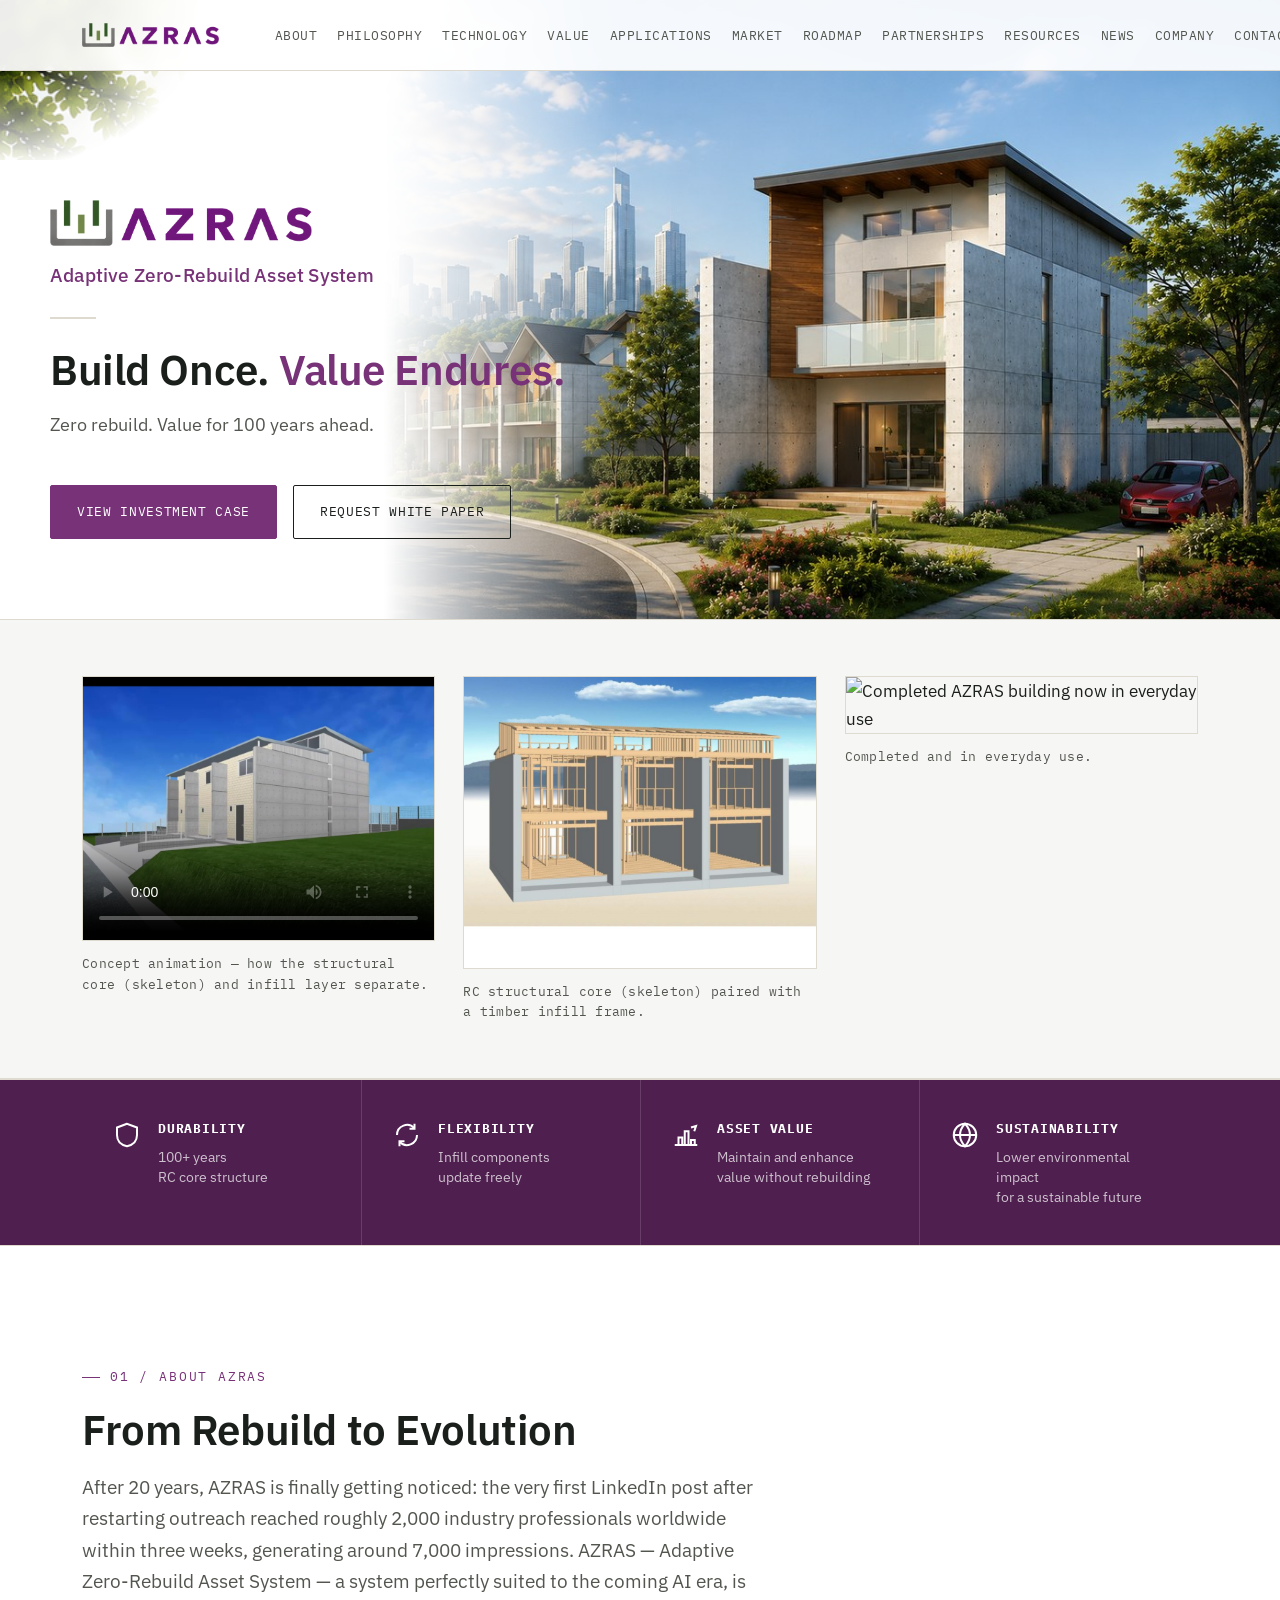
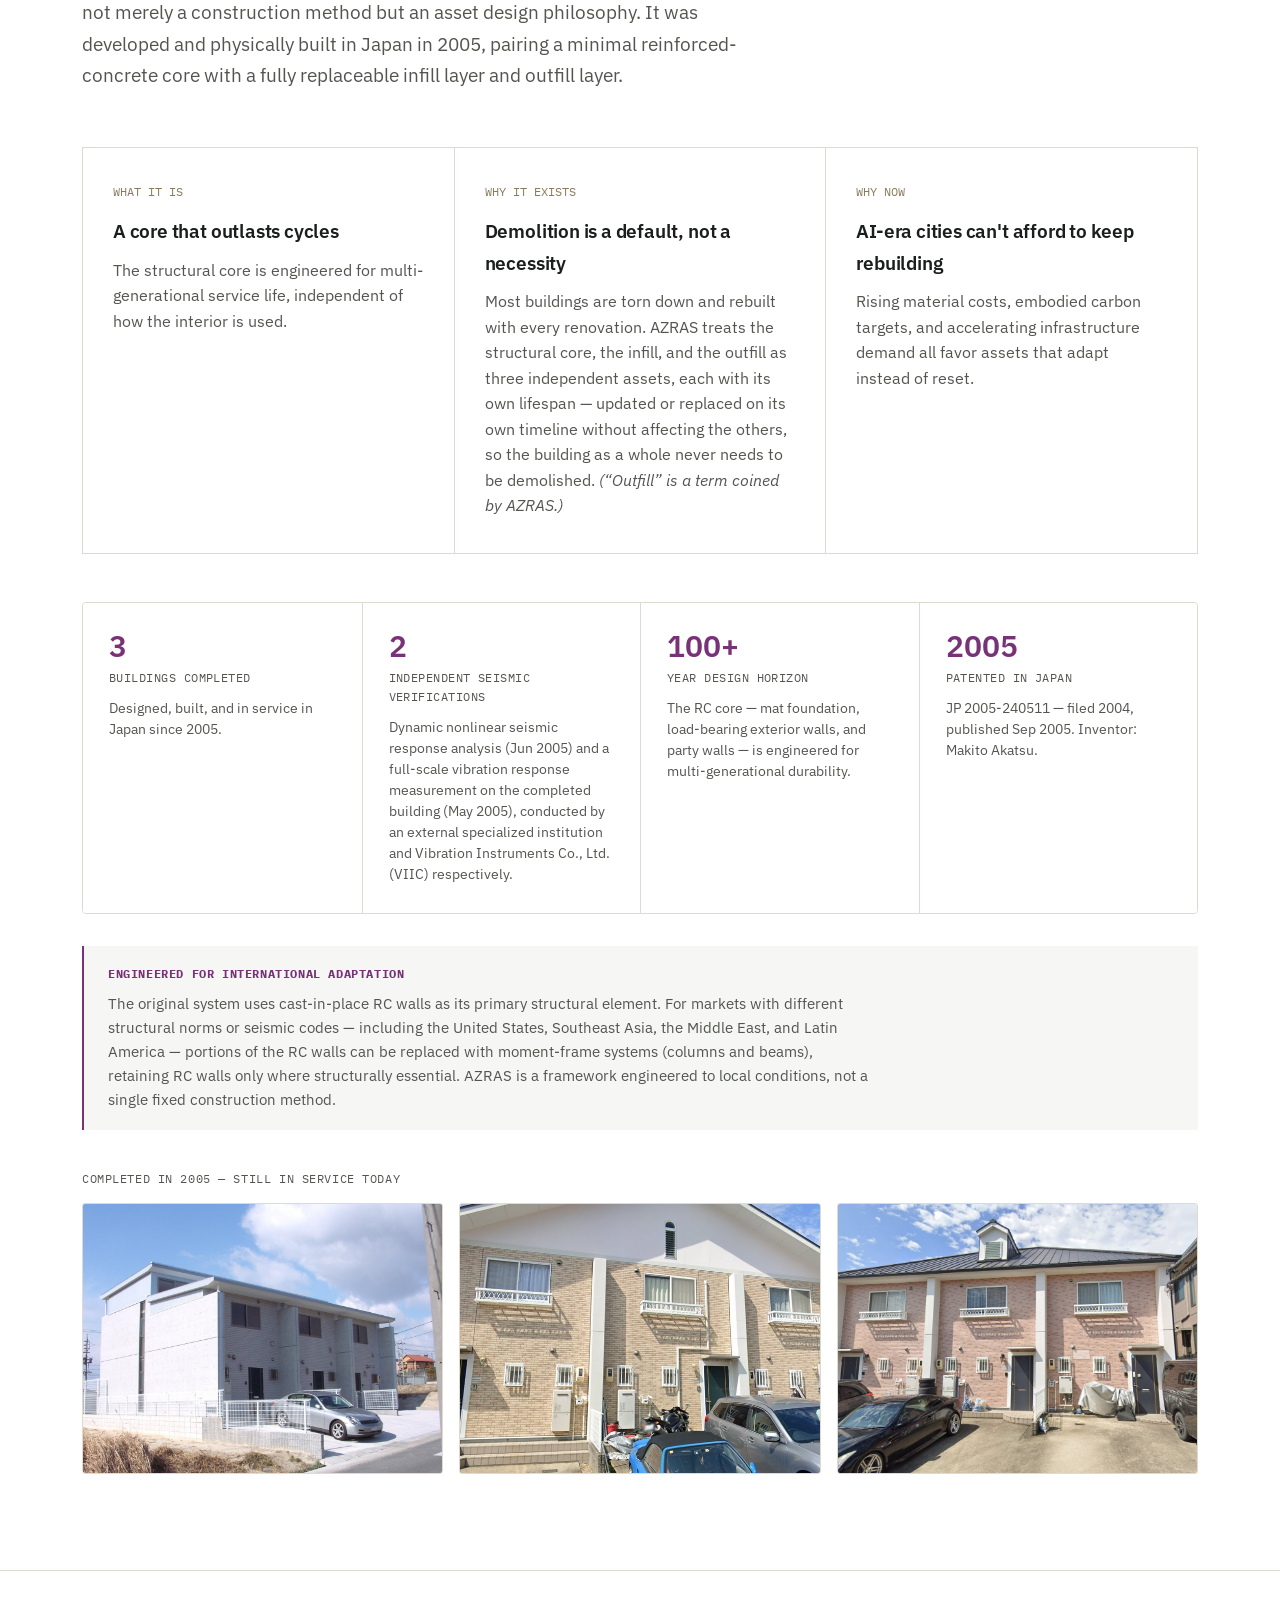
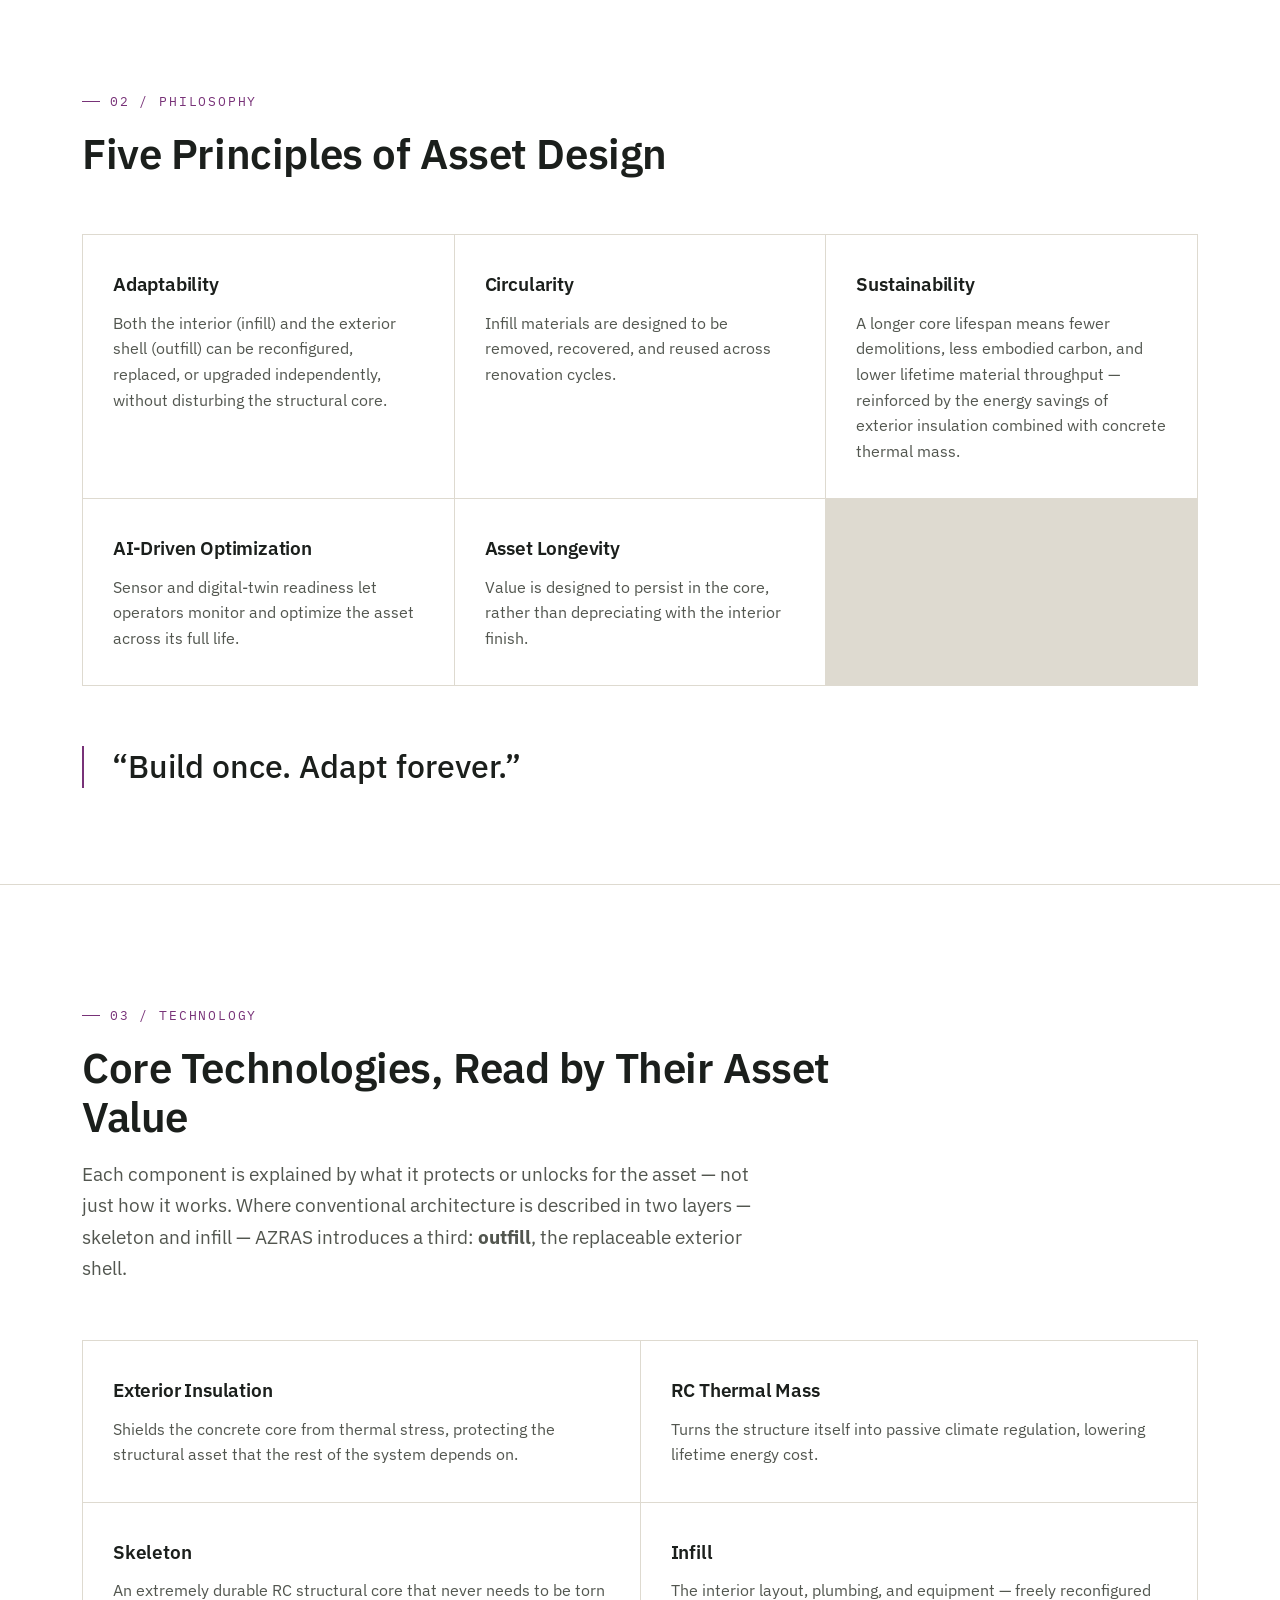
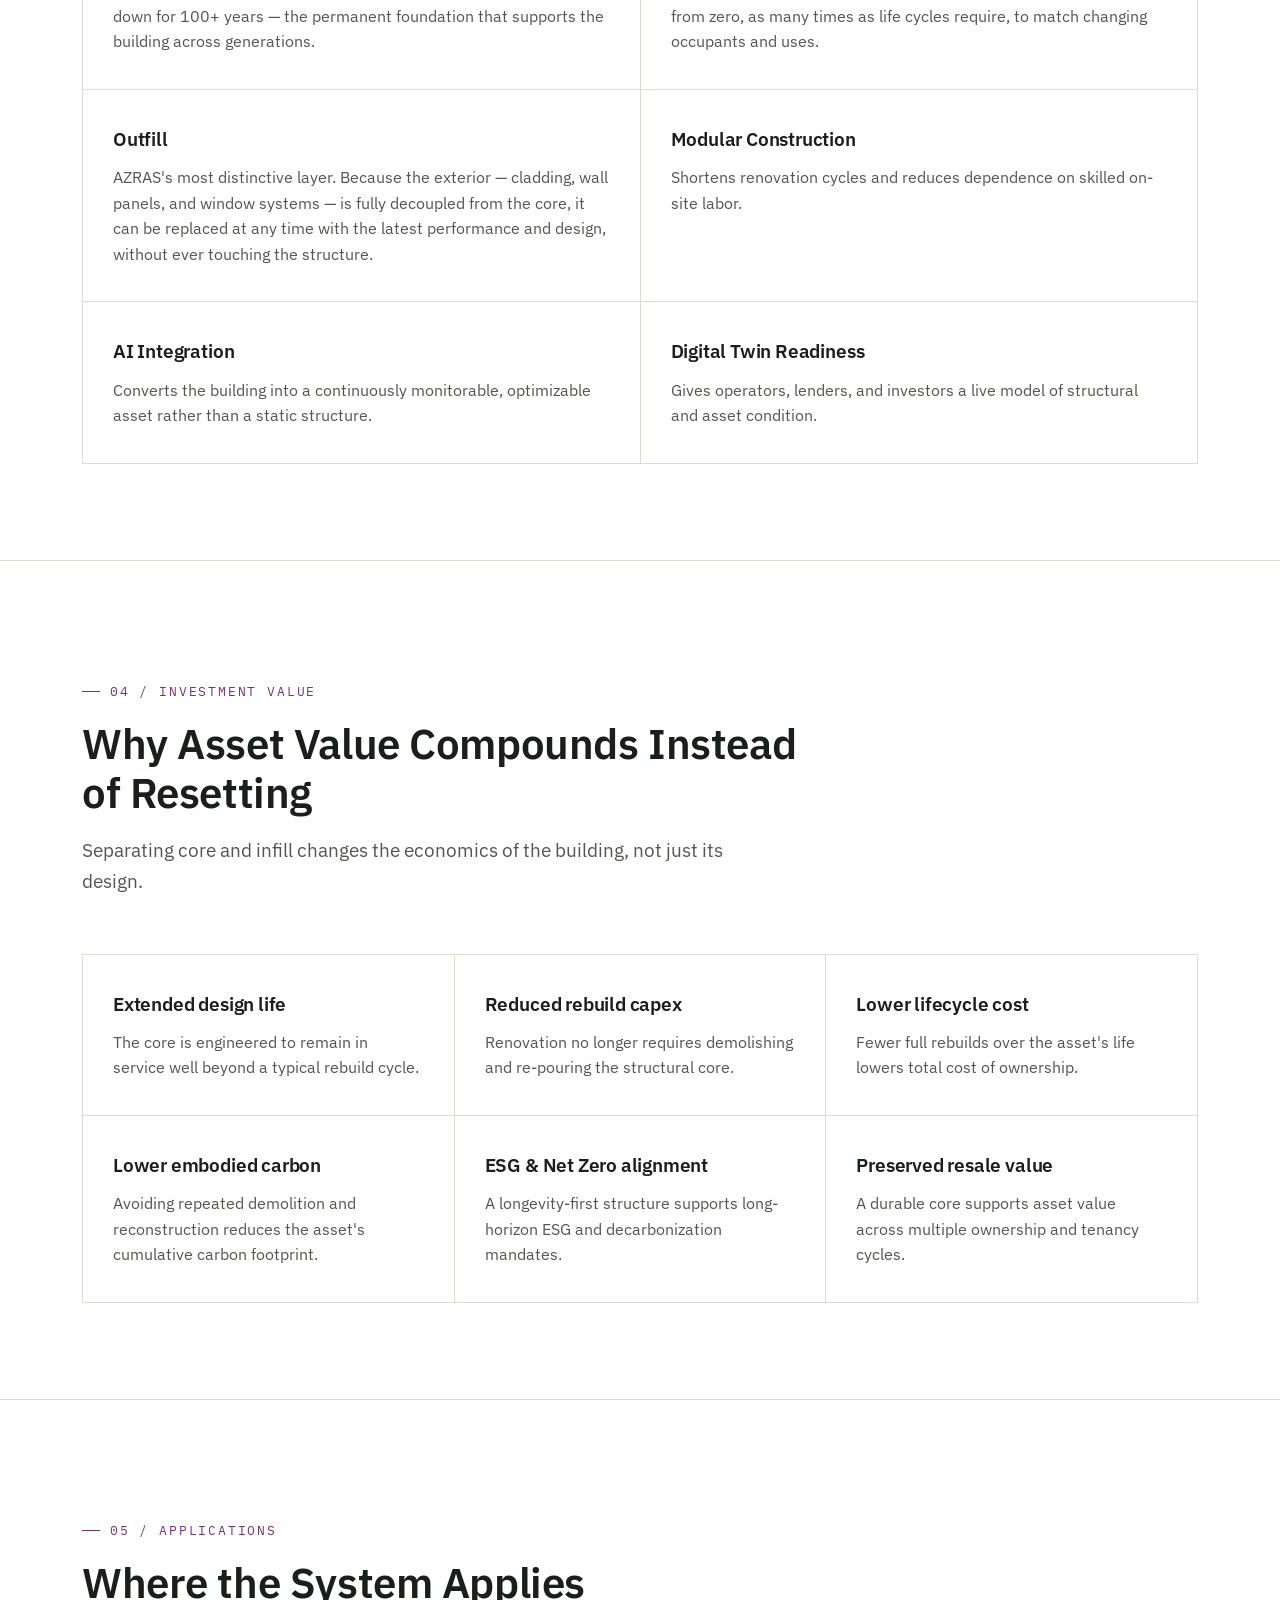
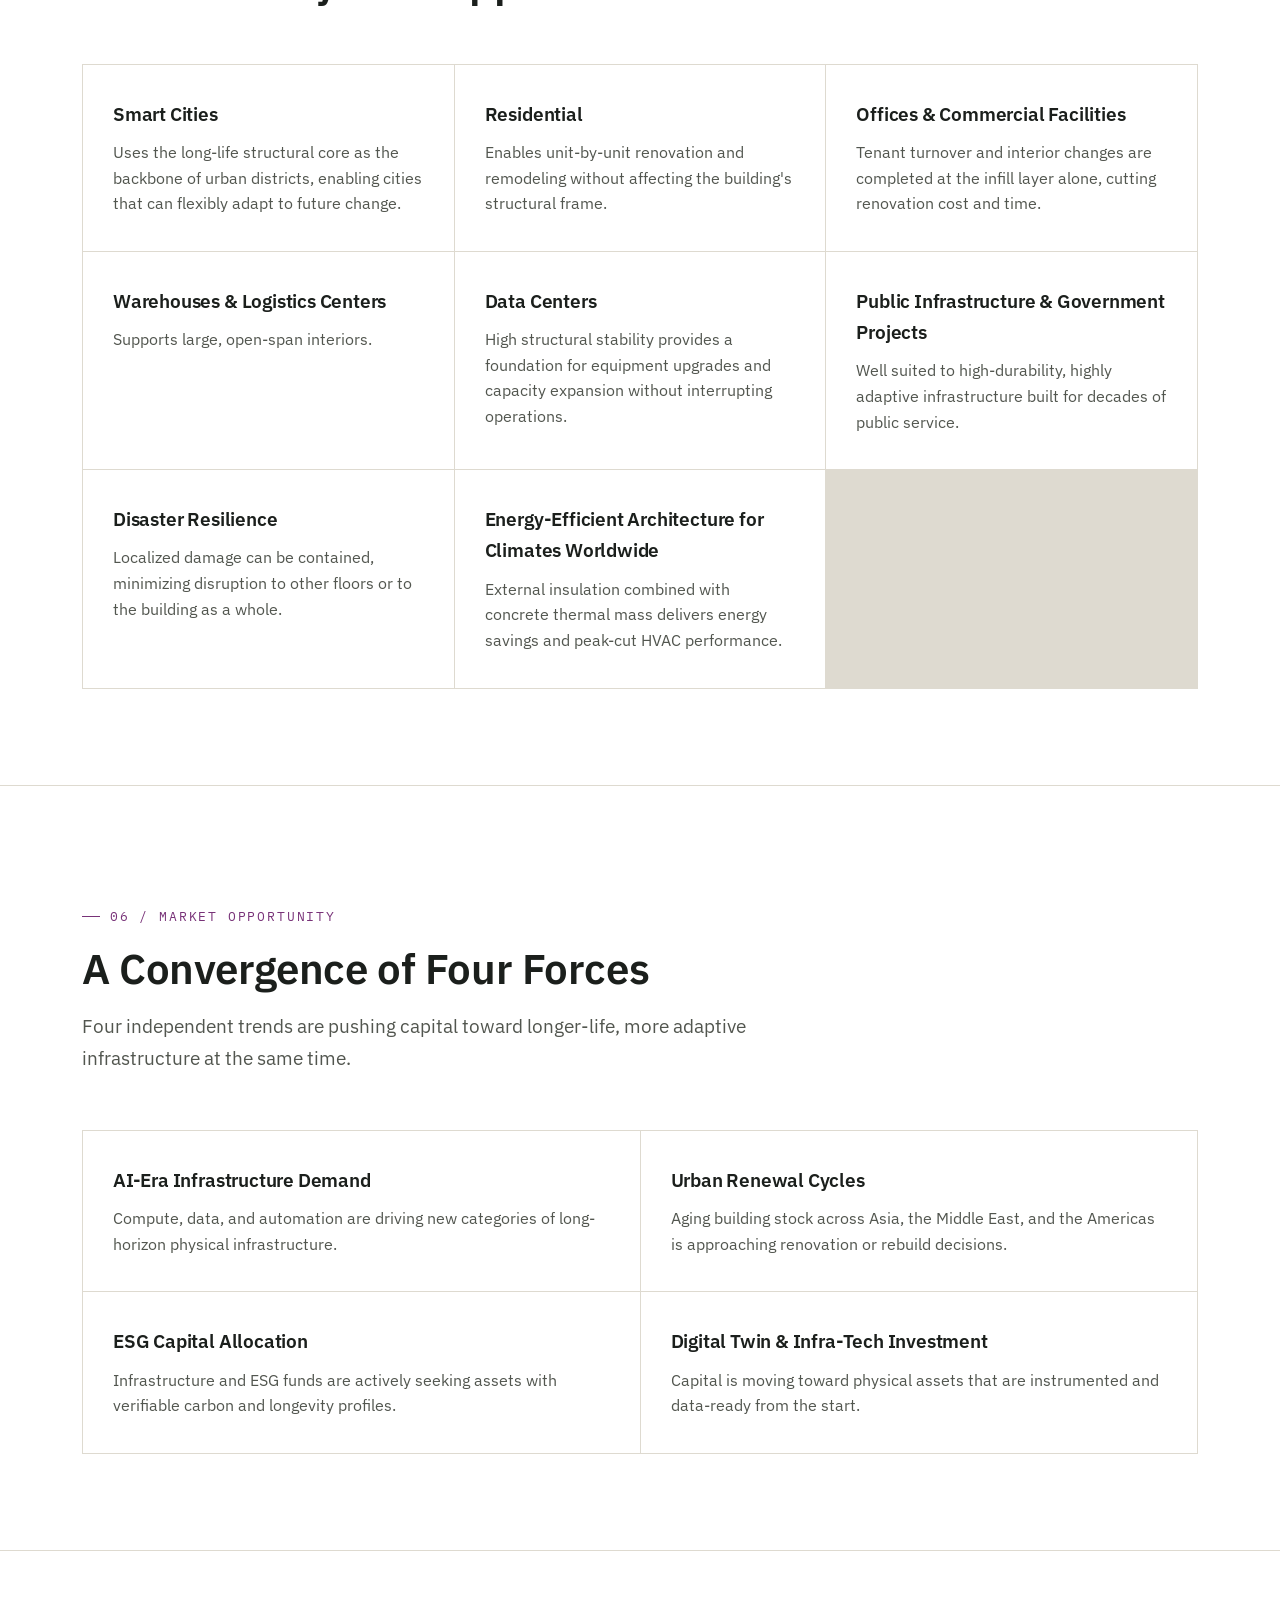
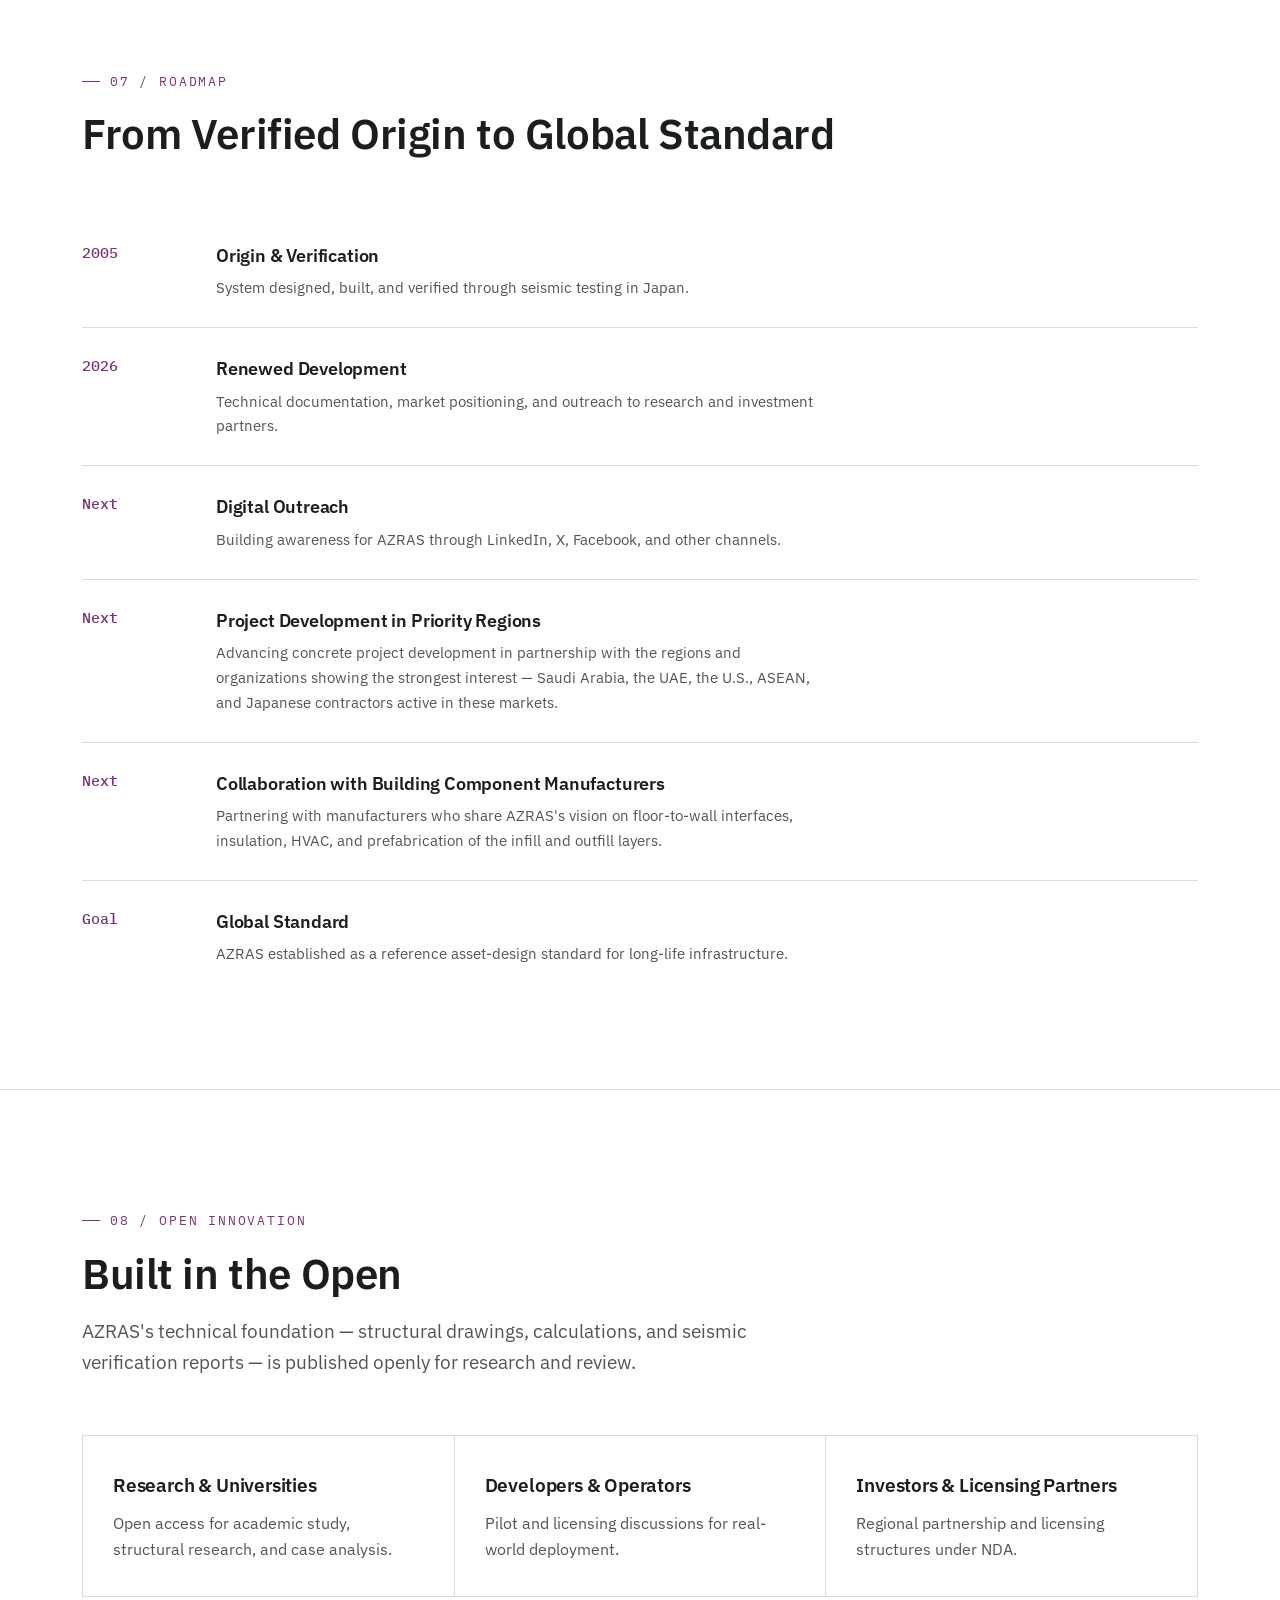
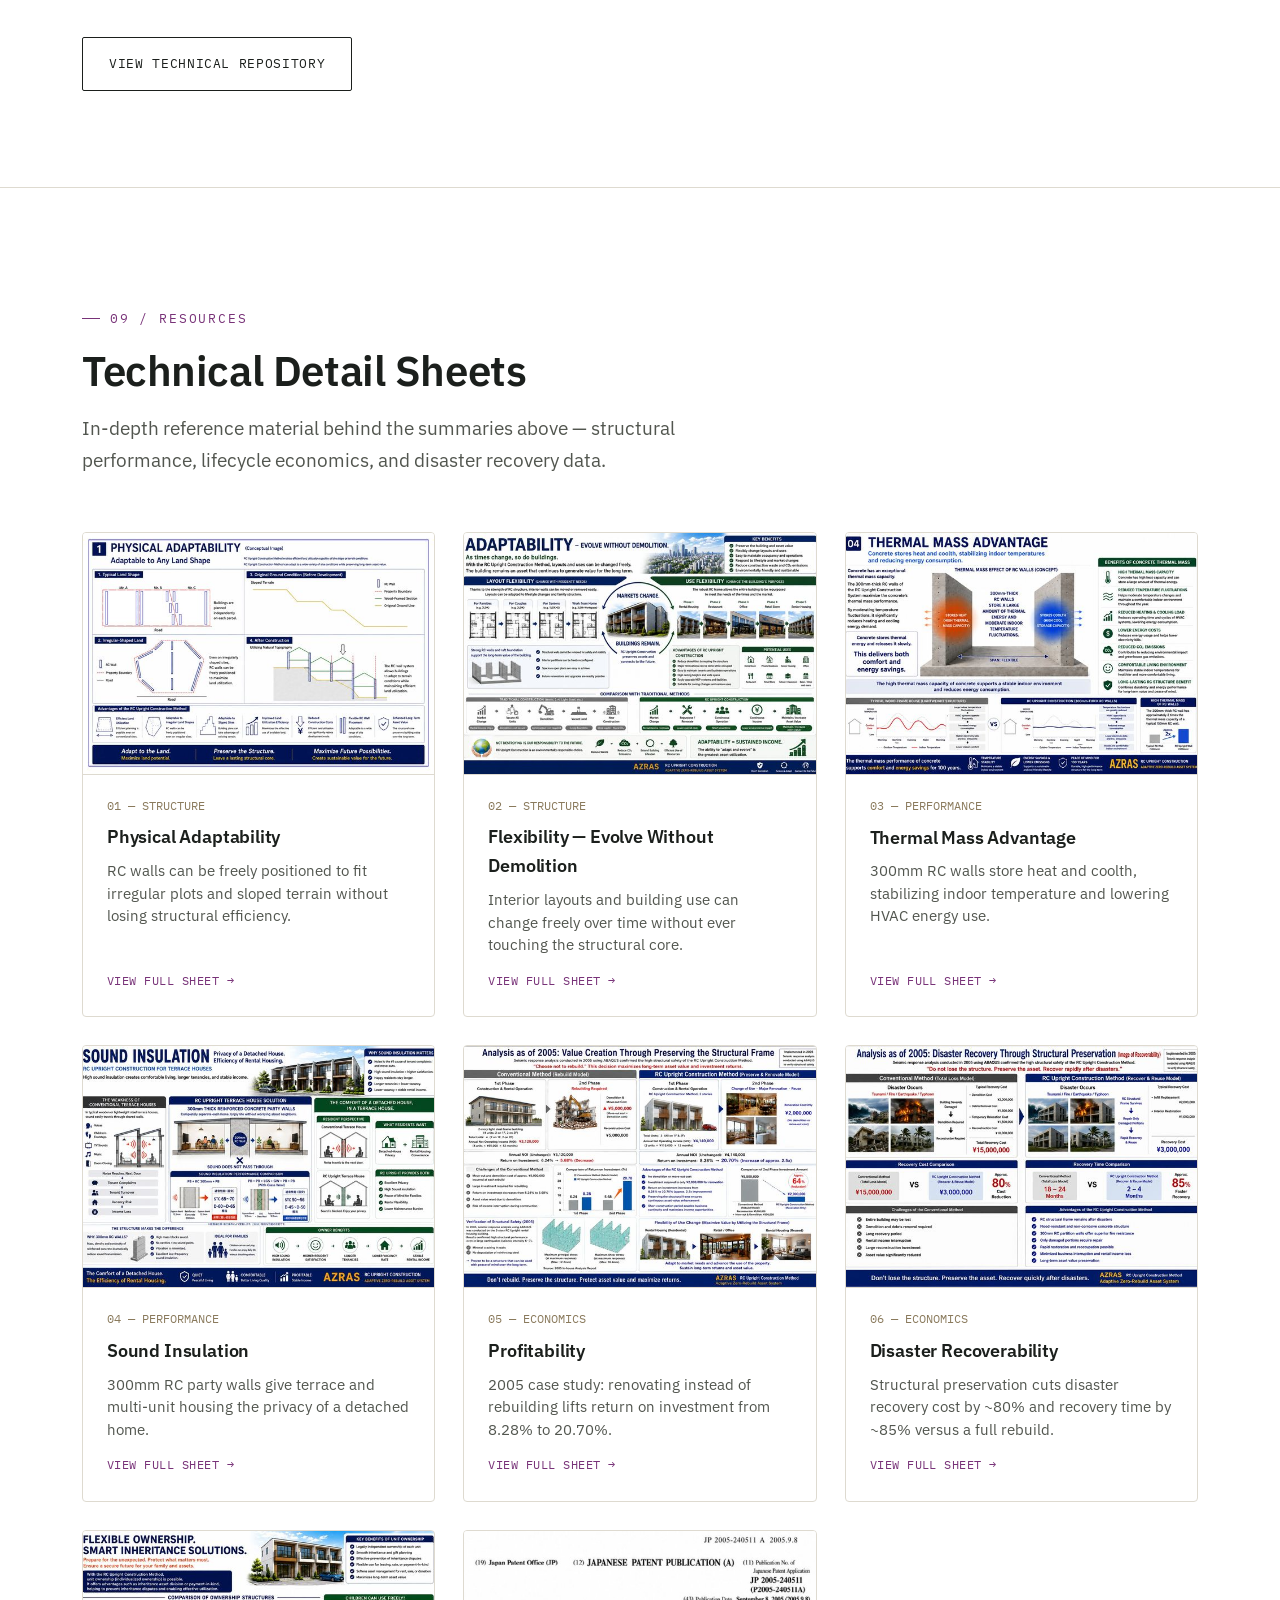
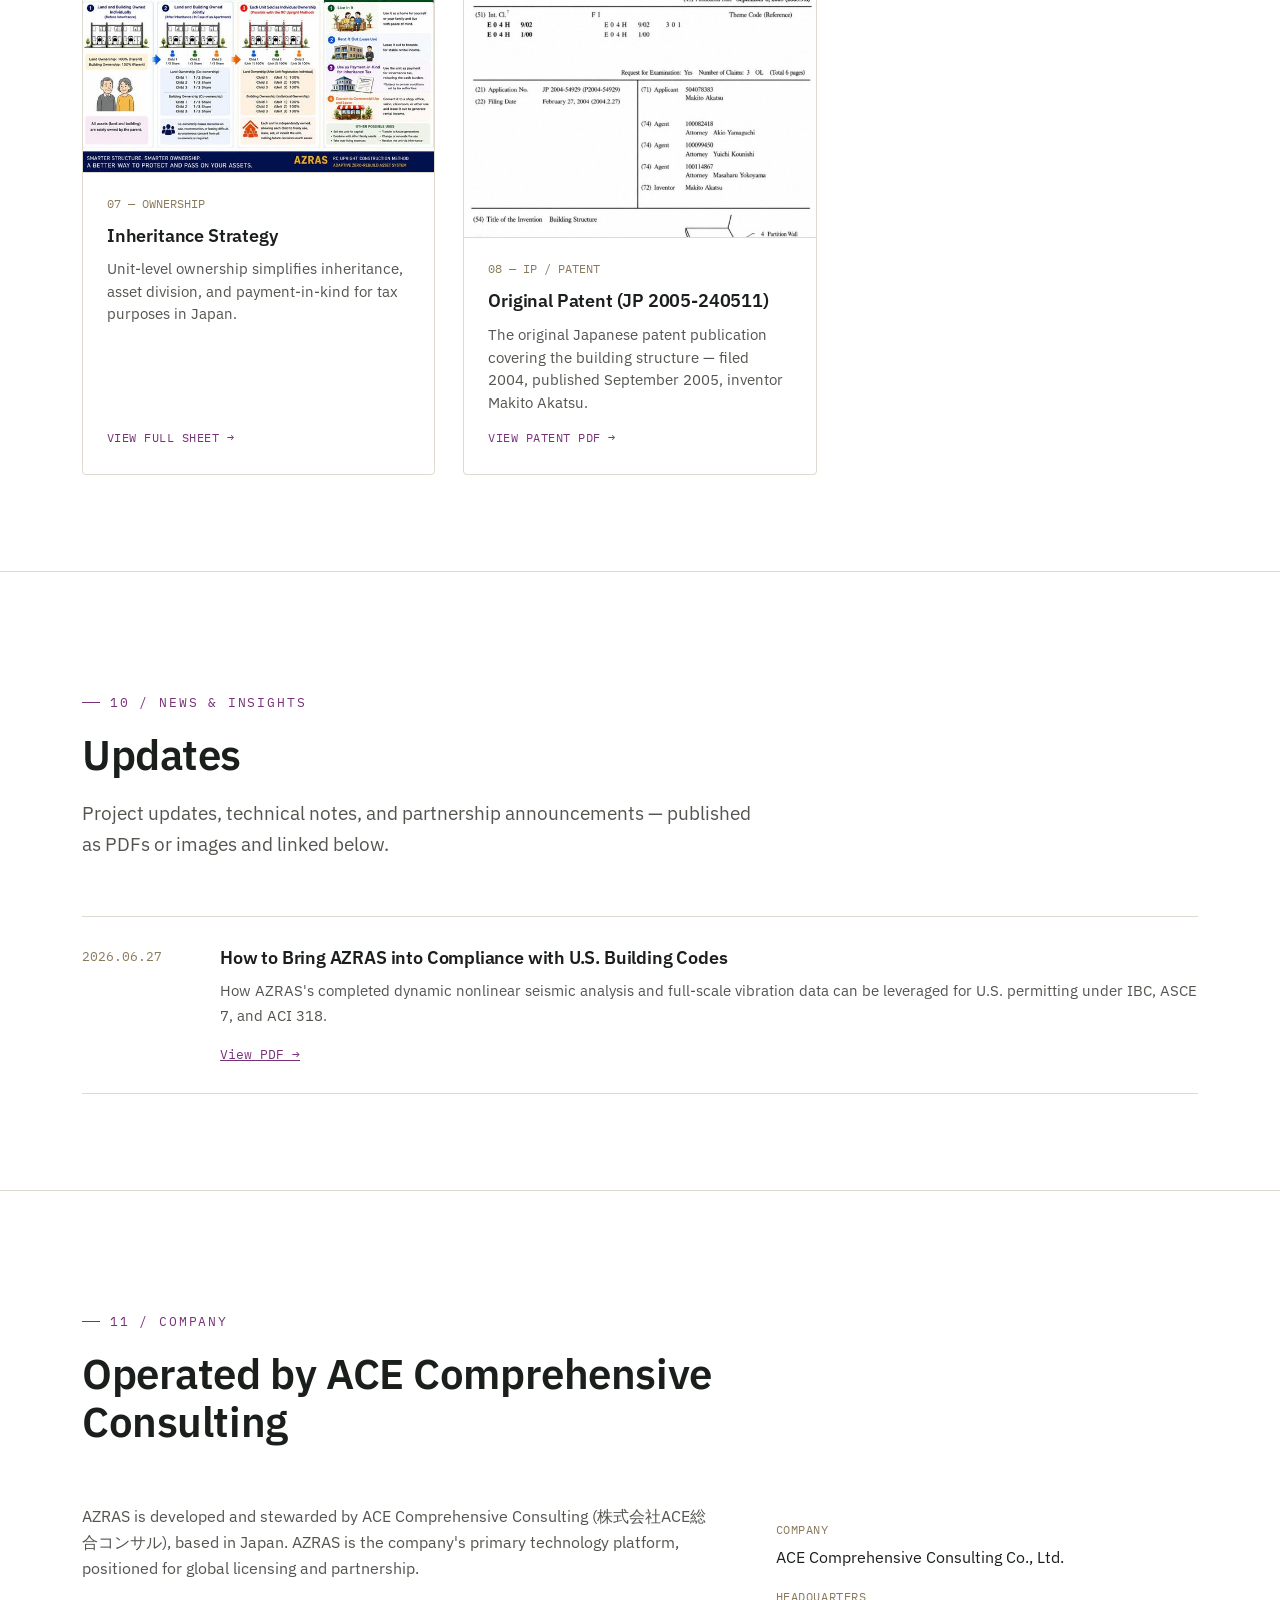
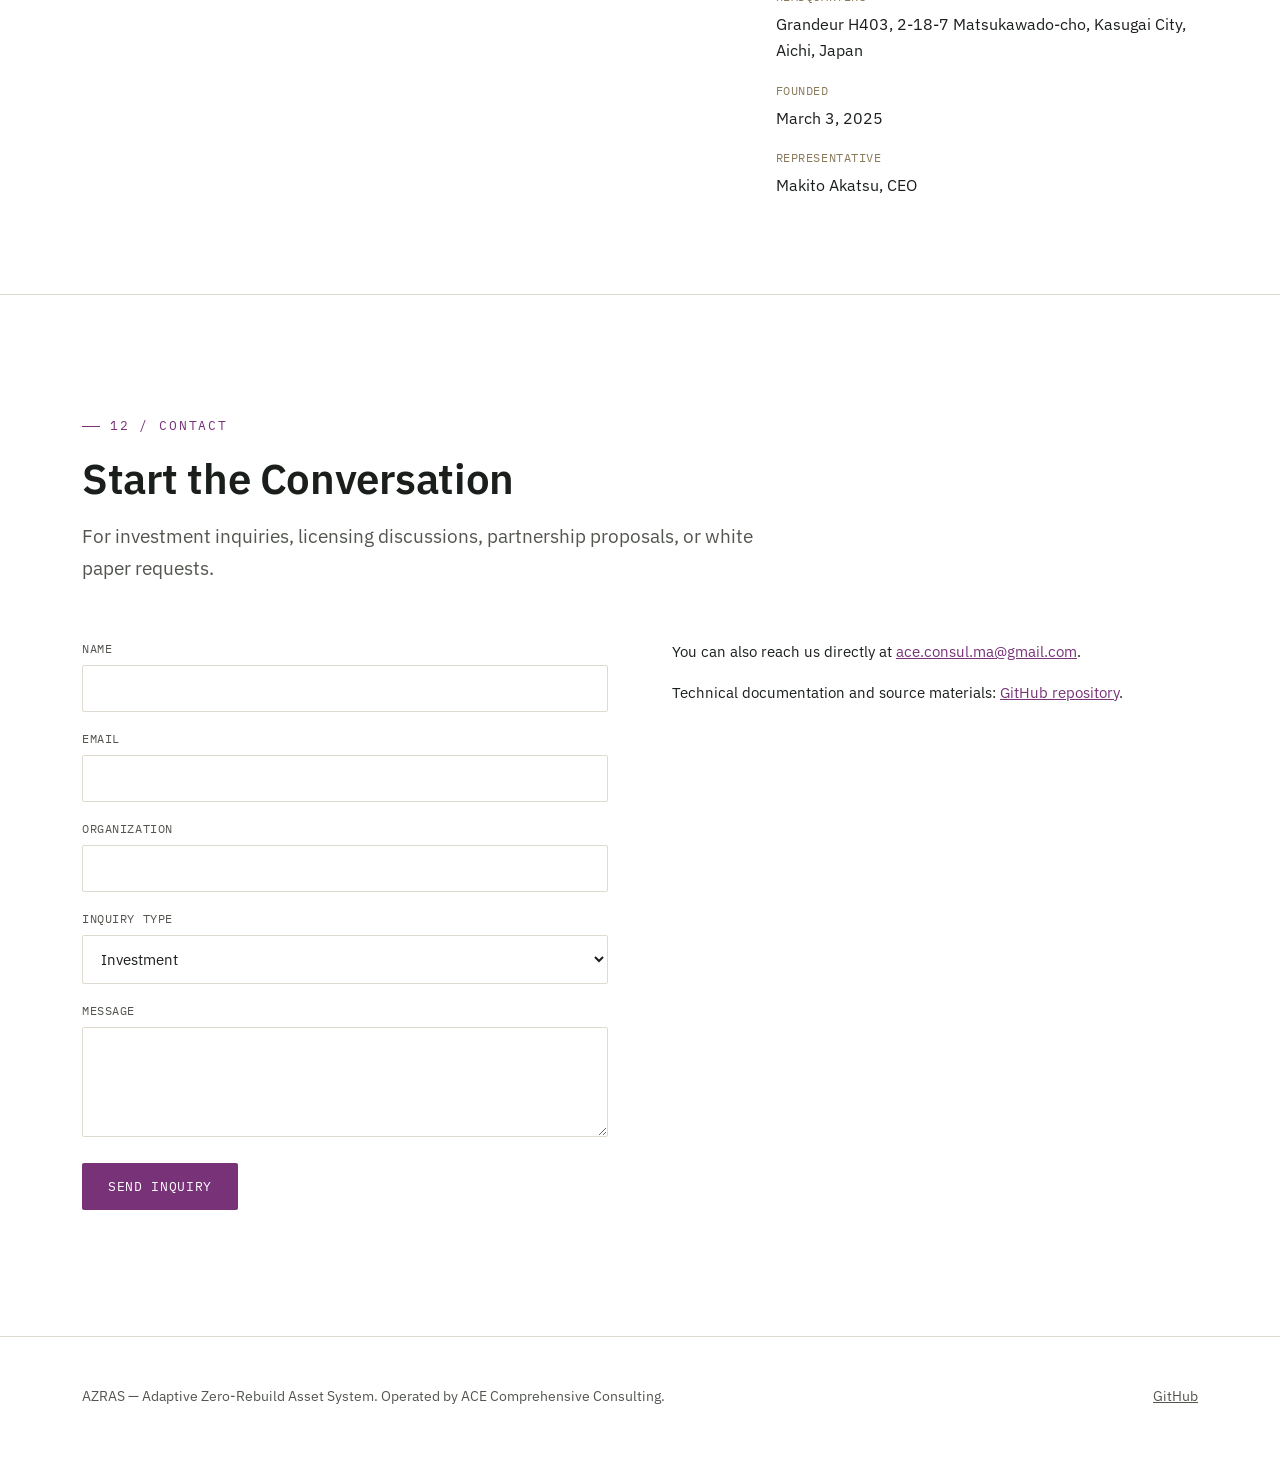
==== commit fe03986e: "Add files via upload" ====
--- a/index.html
+++ b/index.html
@@ -129,7 +129,8 @@
 }
 @media(max-width:980px){
   nav.links{
-    position:fixed; top:64px; left:0; right:0; bottom:0;
+    position:fixed; top:64px; left:0; right:0;
+    height:calc(100vh - 64px);
     background:var(--paper);
     flex-direction:column;
     gap:0;
@@ -353,7 +354,7 @@
 }
 .cv-grid{
   display:grid;
-  grid-template-columns:1.1fr 1fr;
+  grid-template-columns:1fr 1fr 1fr;
   gap:28px;
   align-items:start;
 }
@@ -370,6 +371,9 @@
   font-size:12.5px;
   letter-spacing:0.02em;
   color:var(--ink-soft);
+}
+@media(max-width:980px){
+  .cv-grid{grid-template-columns:1fr 1fr;}
 }
 @media(max-width:860px){
   .cv-grid{grid-template-columns:1fr;}
@@ -814,6 +818,10 @@
       <div class="cv-item">
         <img src="images/structure-concept.jpg" alt="RC structural core paired with a timber infill frame — concept structure image" loading="lazy">
         <p class="cv-caption">RC structural core (skeleton) paired with a timber infill frame.</p>
+      </div>
+      <div class="cv-item">
+        <img src="images/completed-project.jpg" alt="Completed AZRAS building now in everyday use" loading="lazy">
+        <p class="cv-caption">Completed and in everyday use.</p>
       </div>
     </div>
   </div>
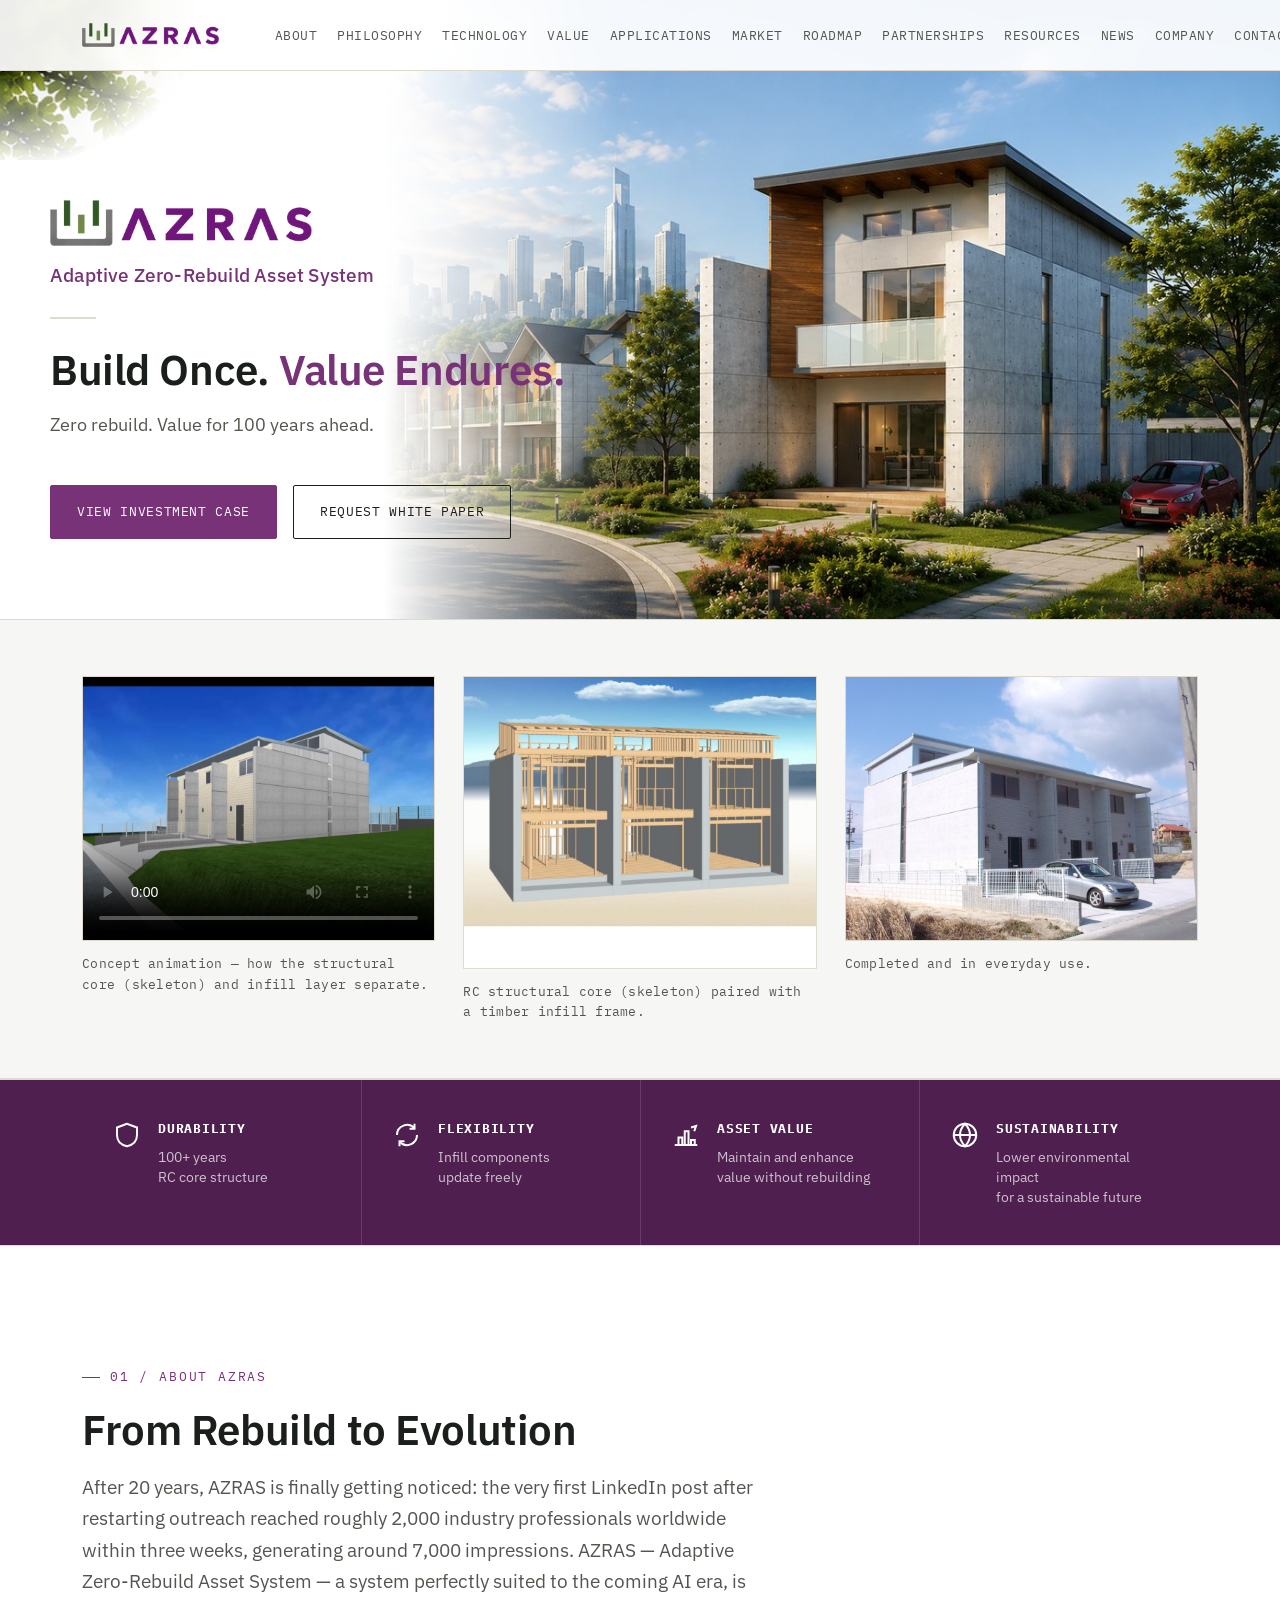
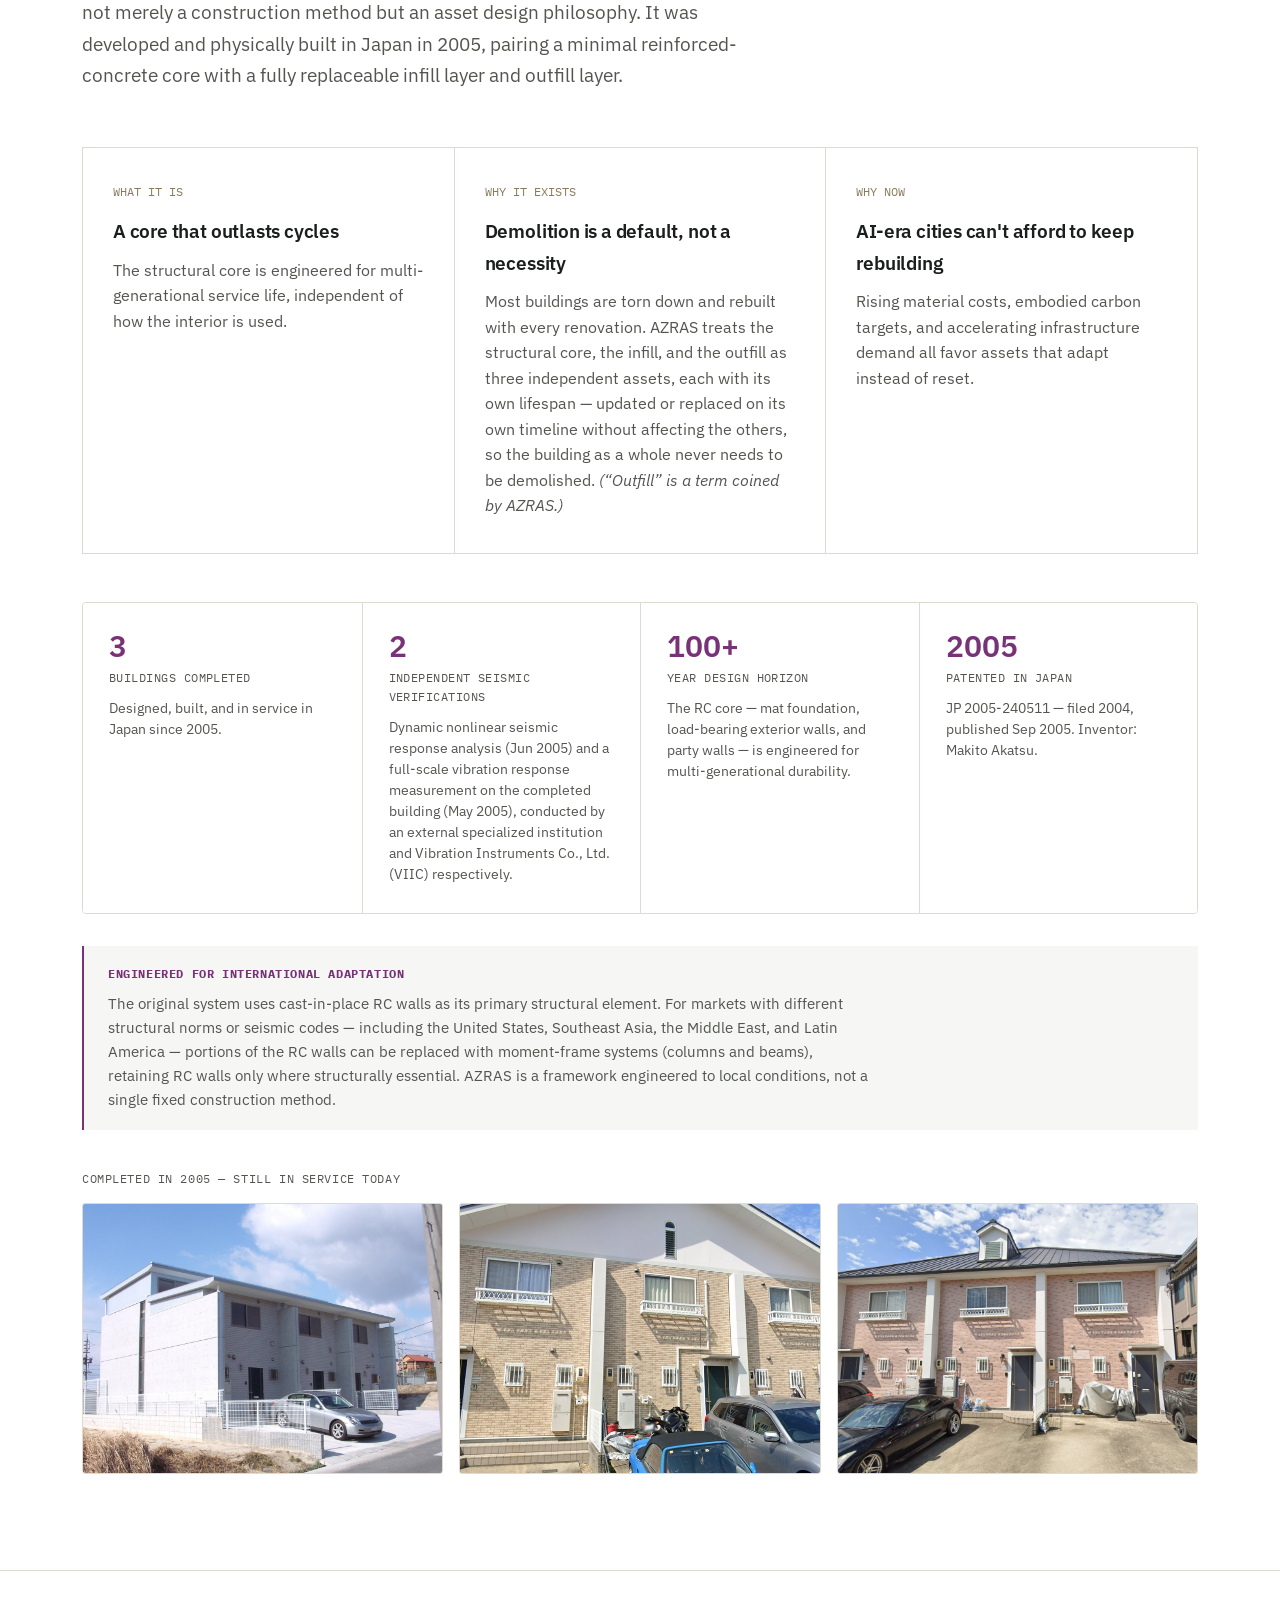
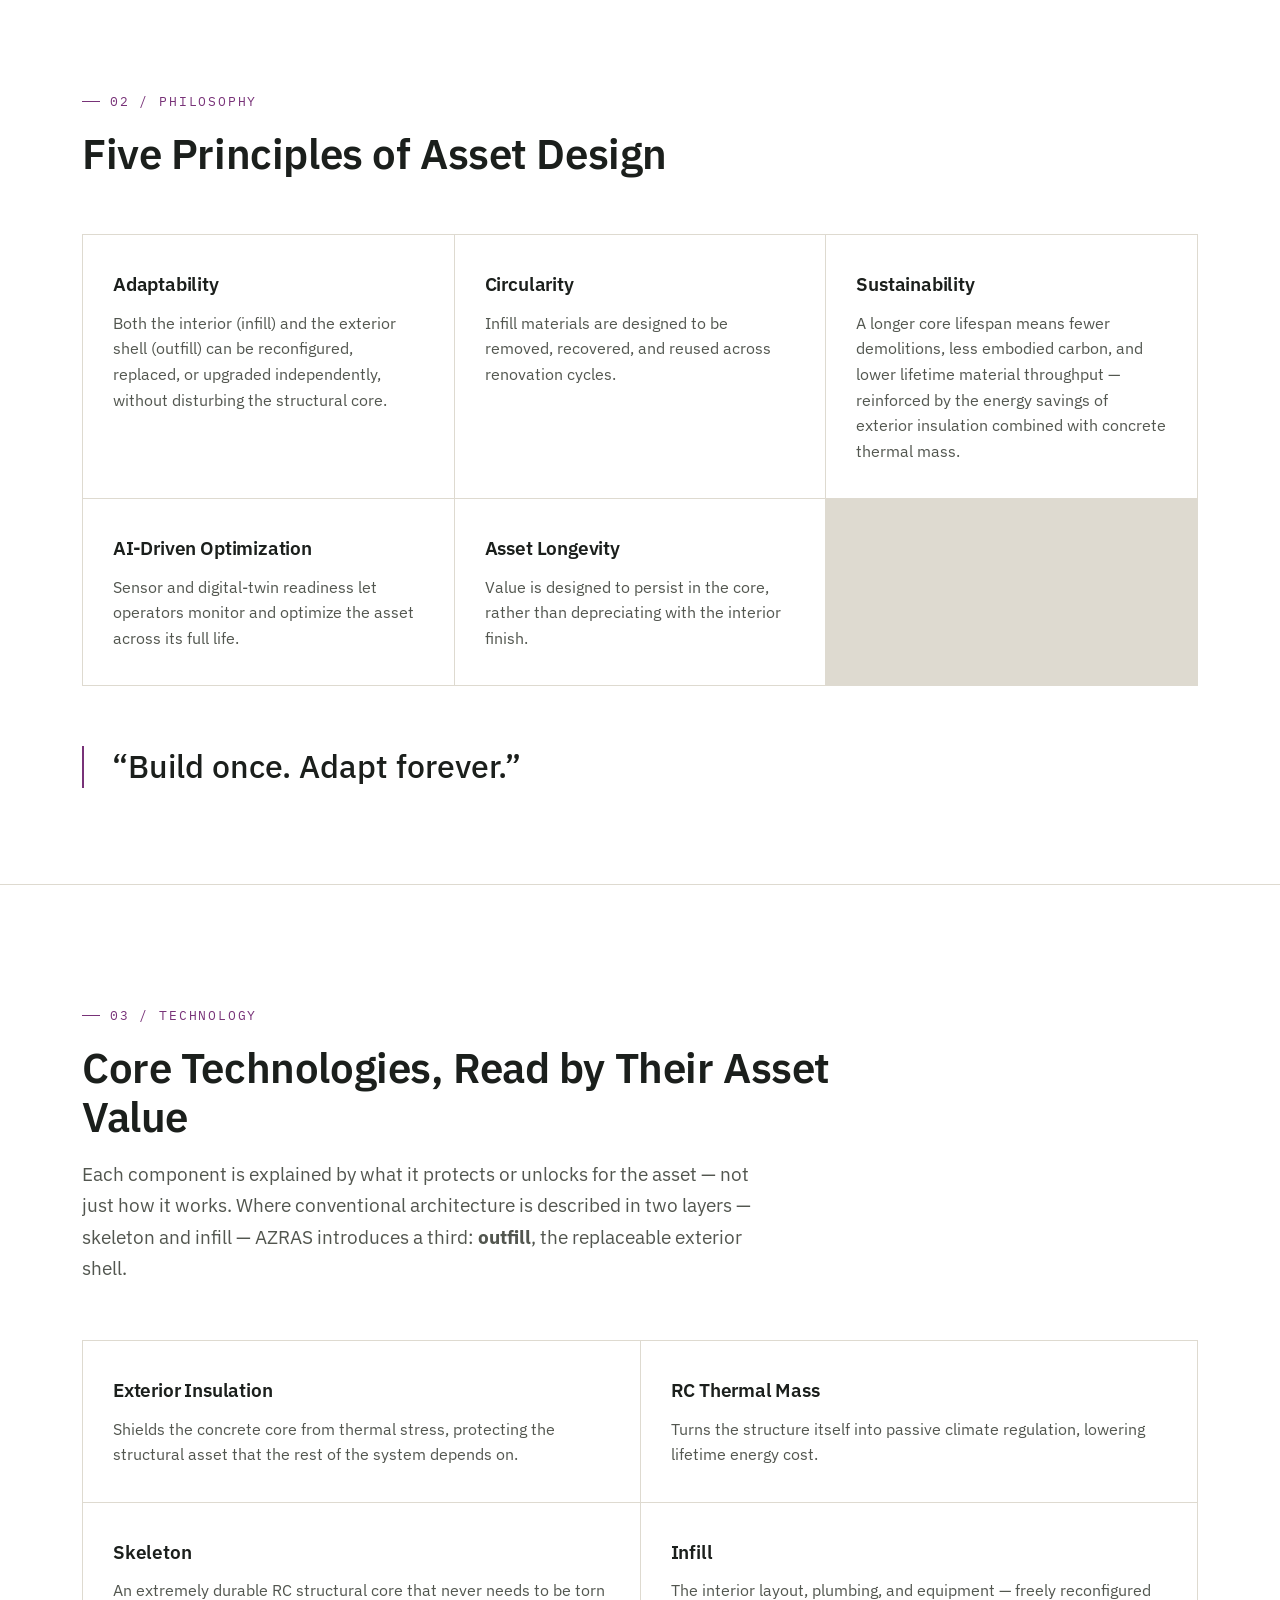
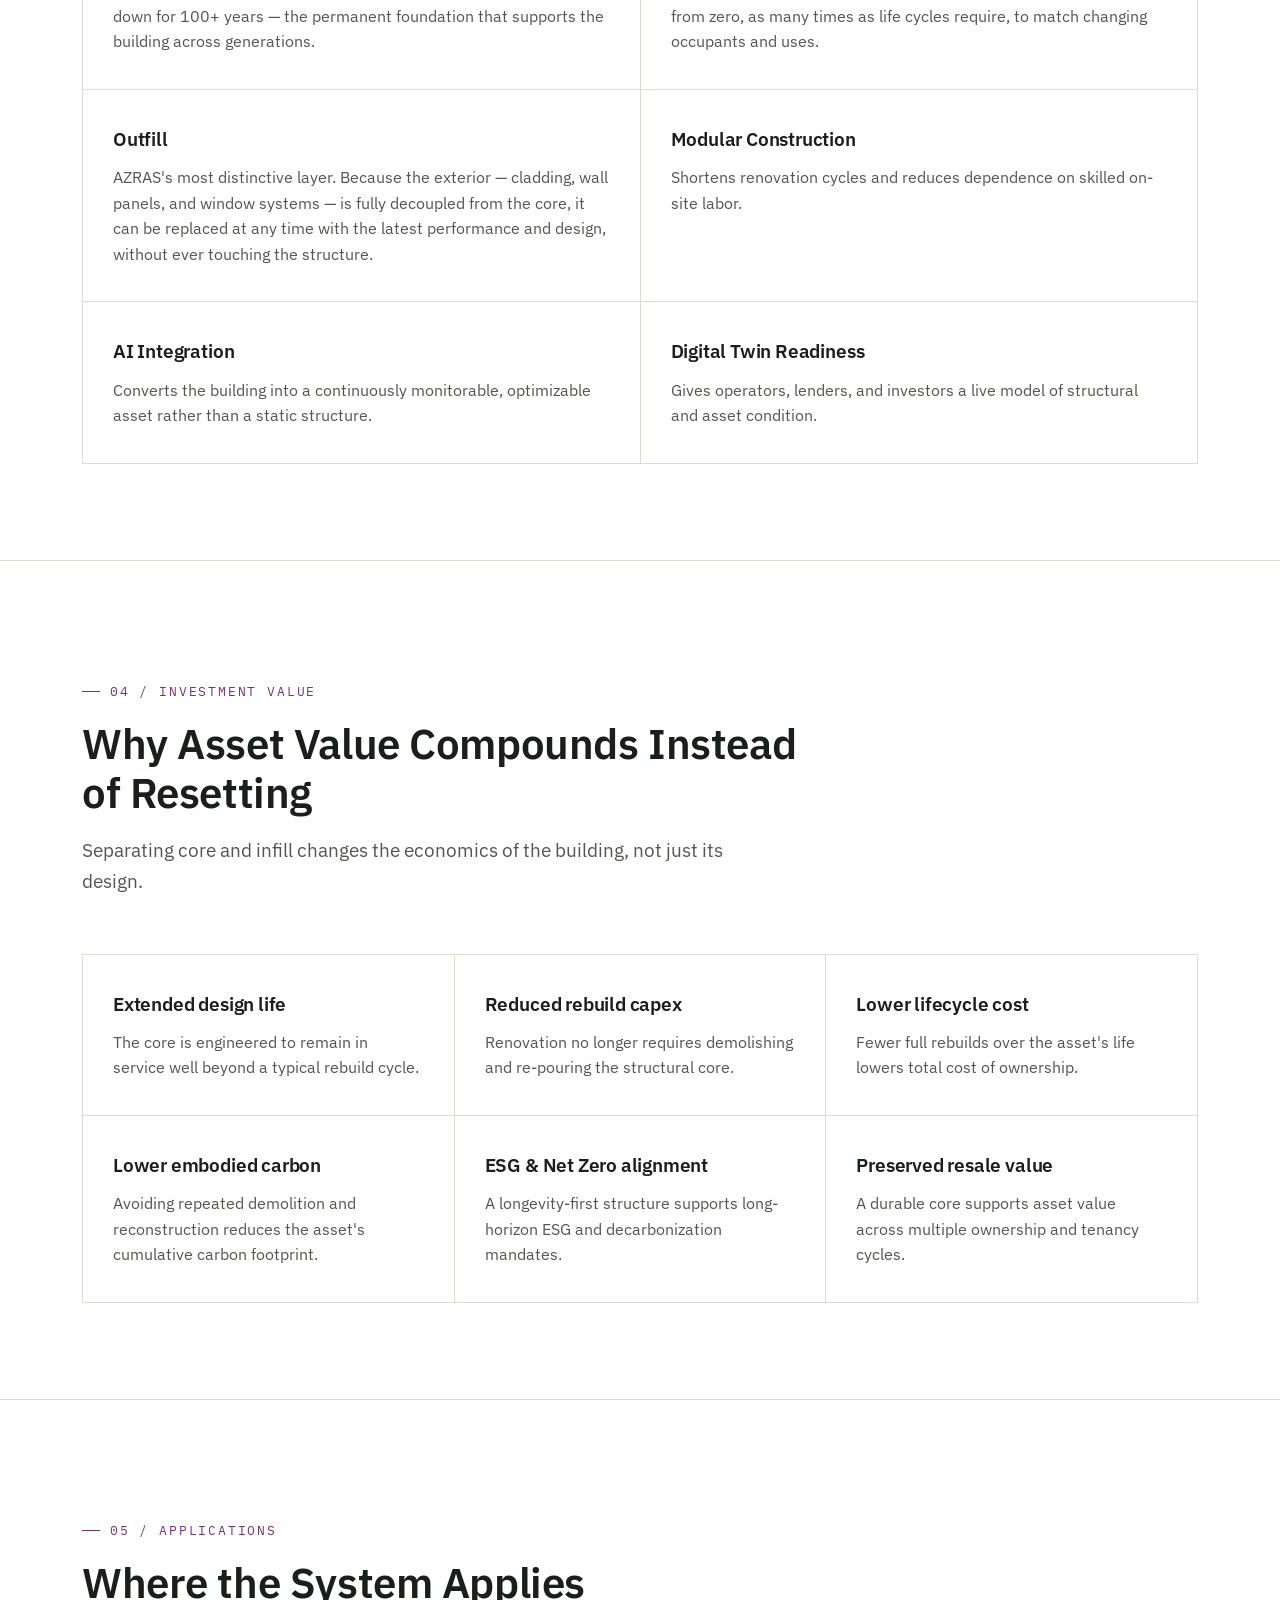
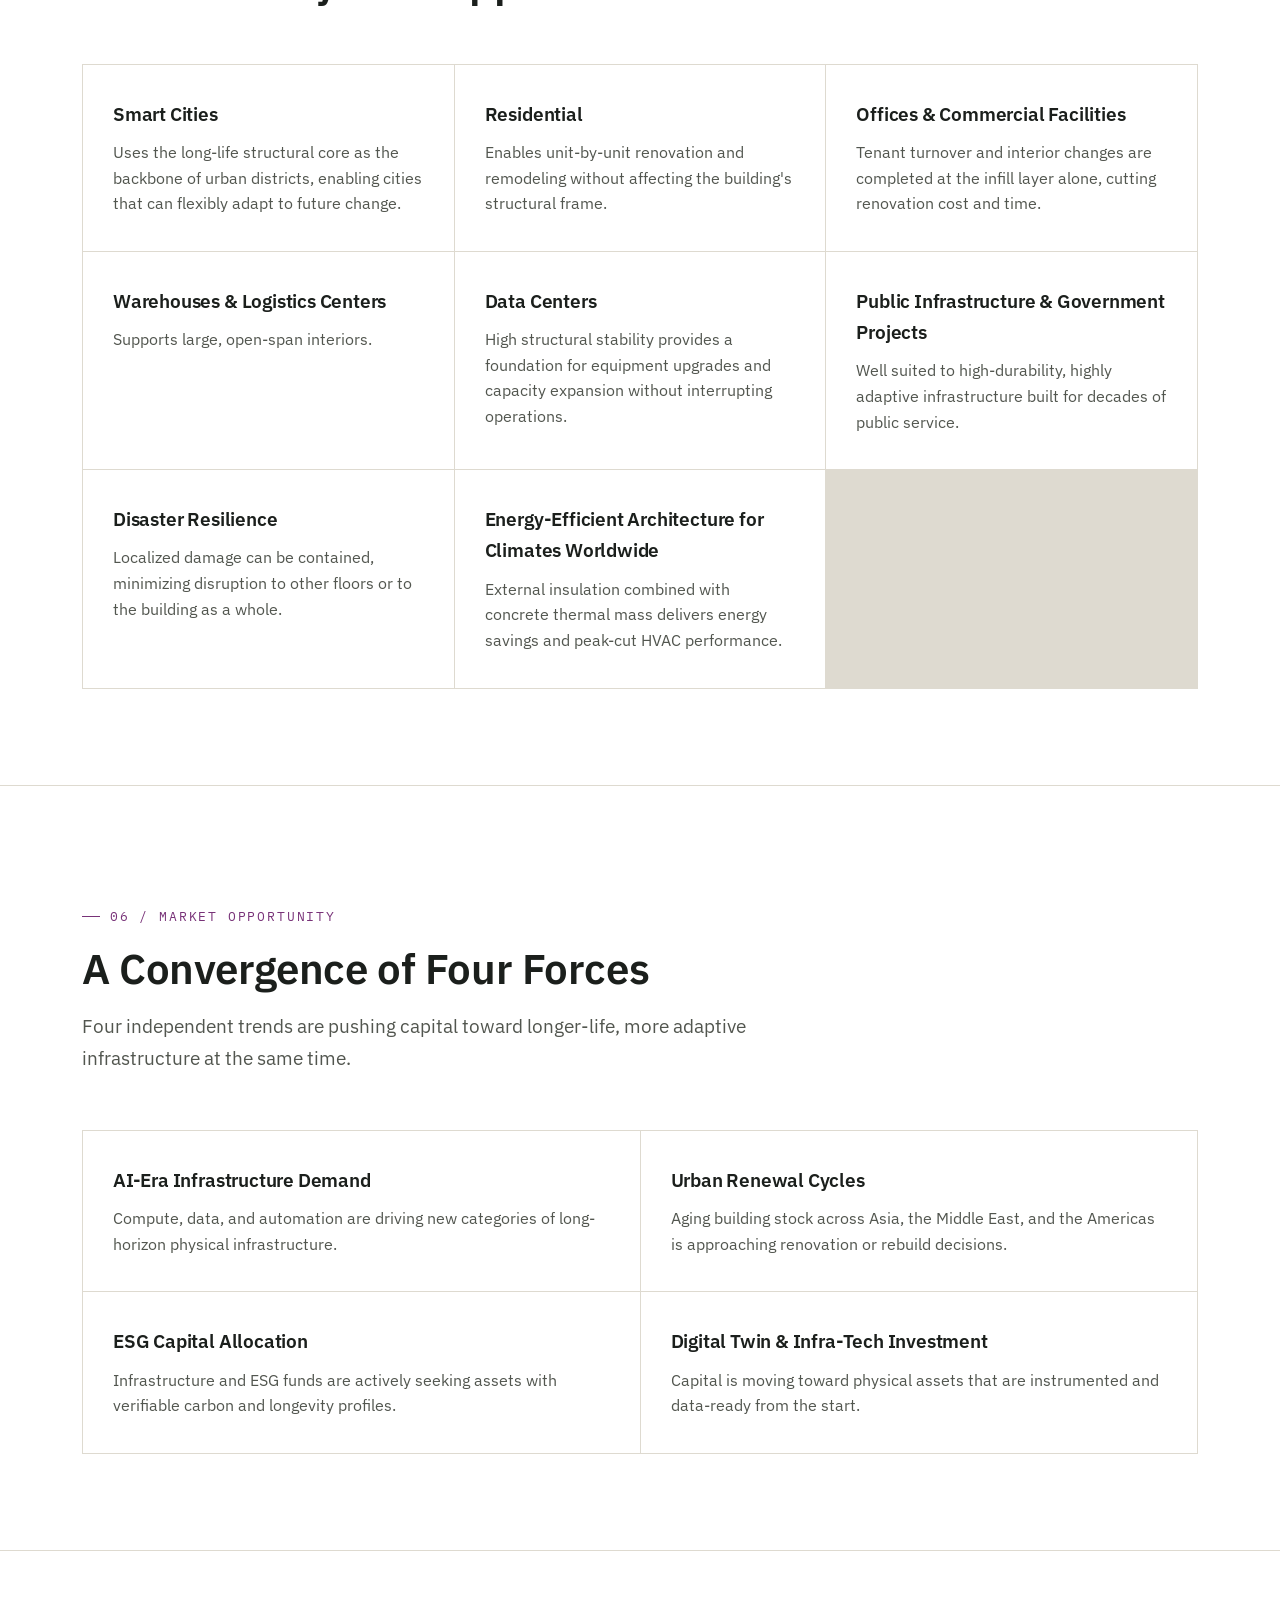
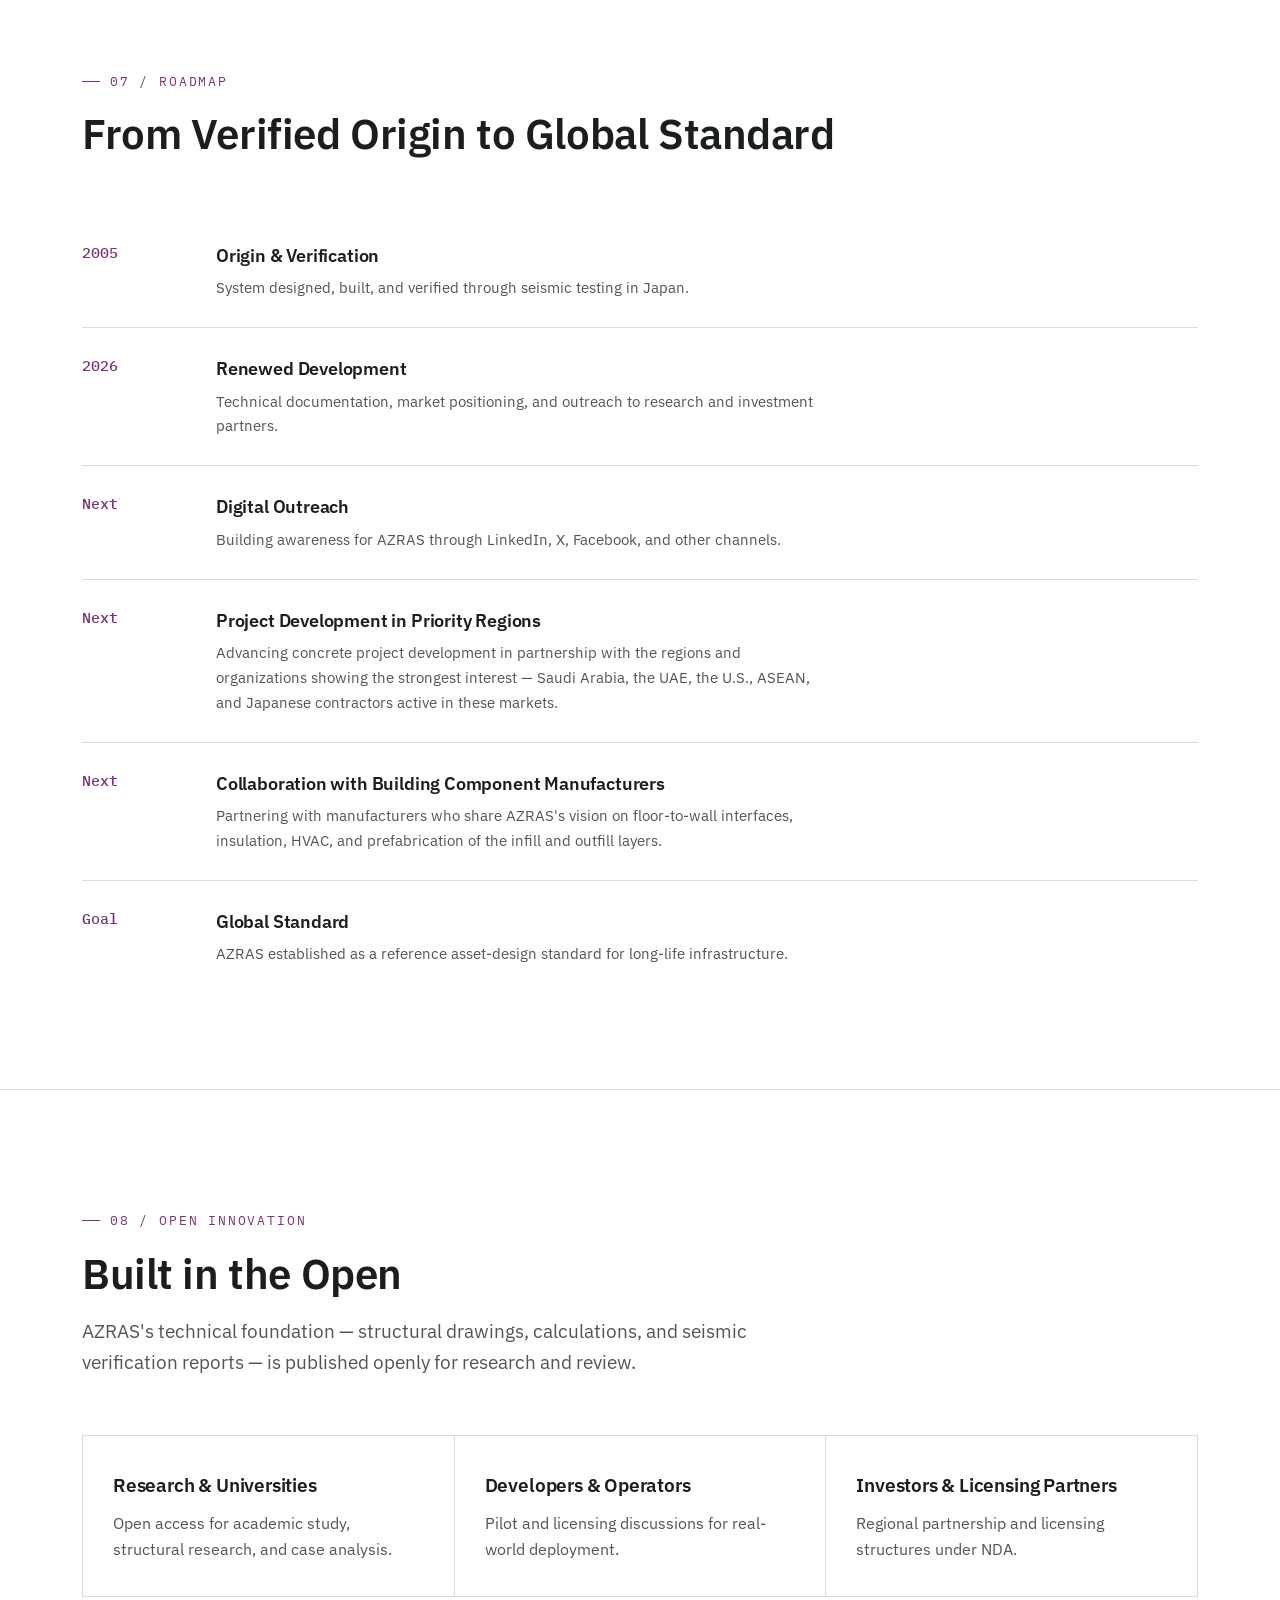
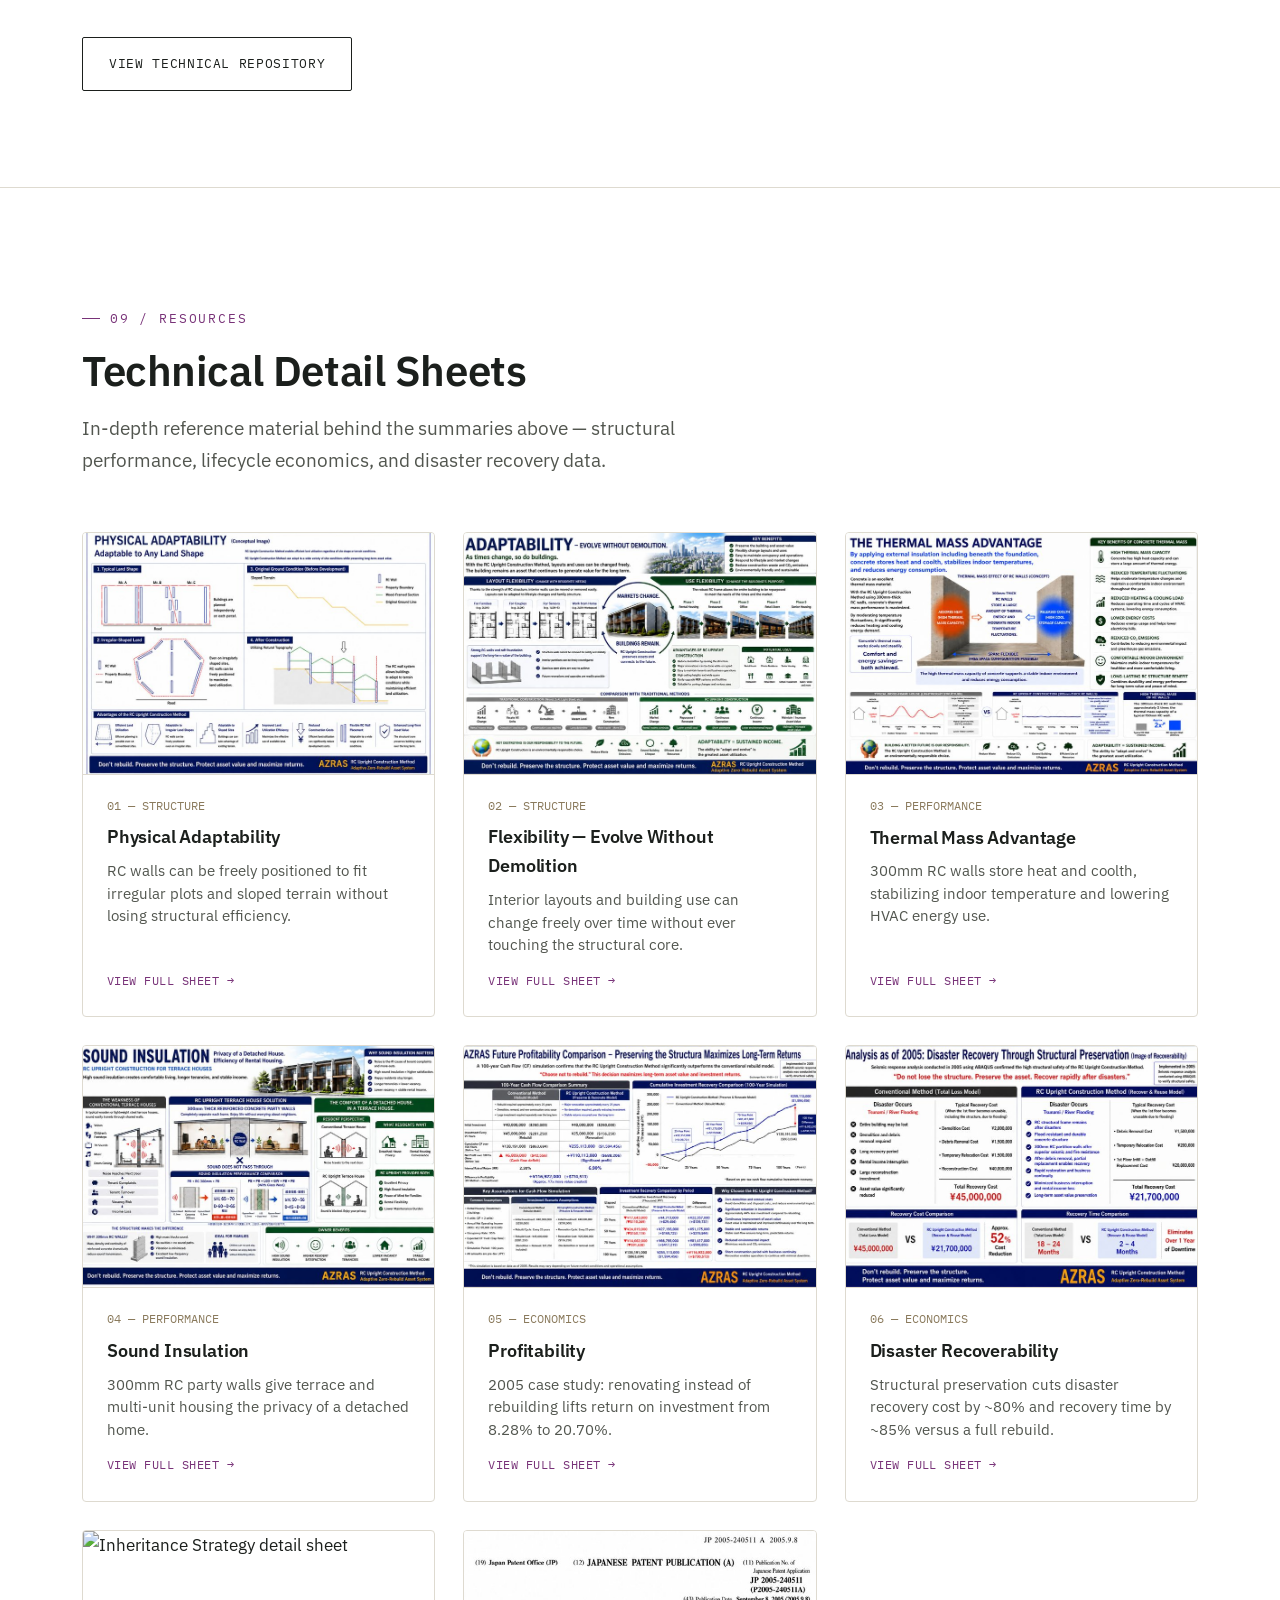
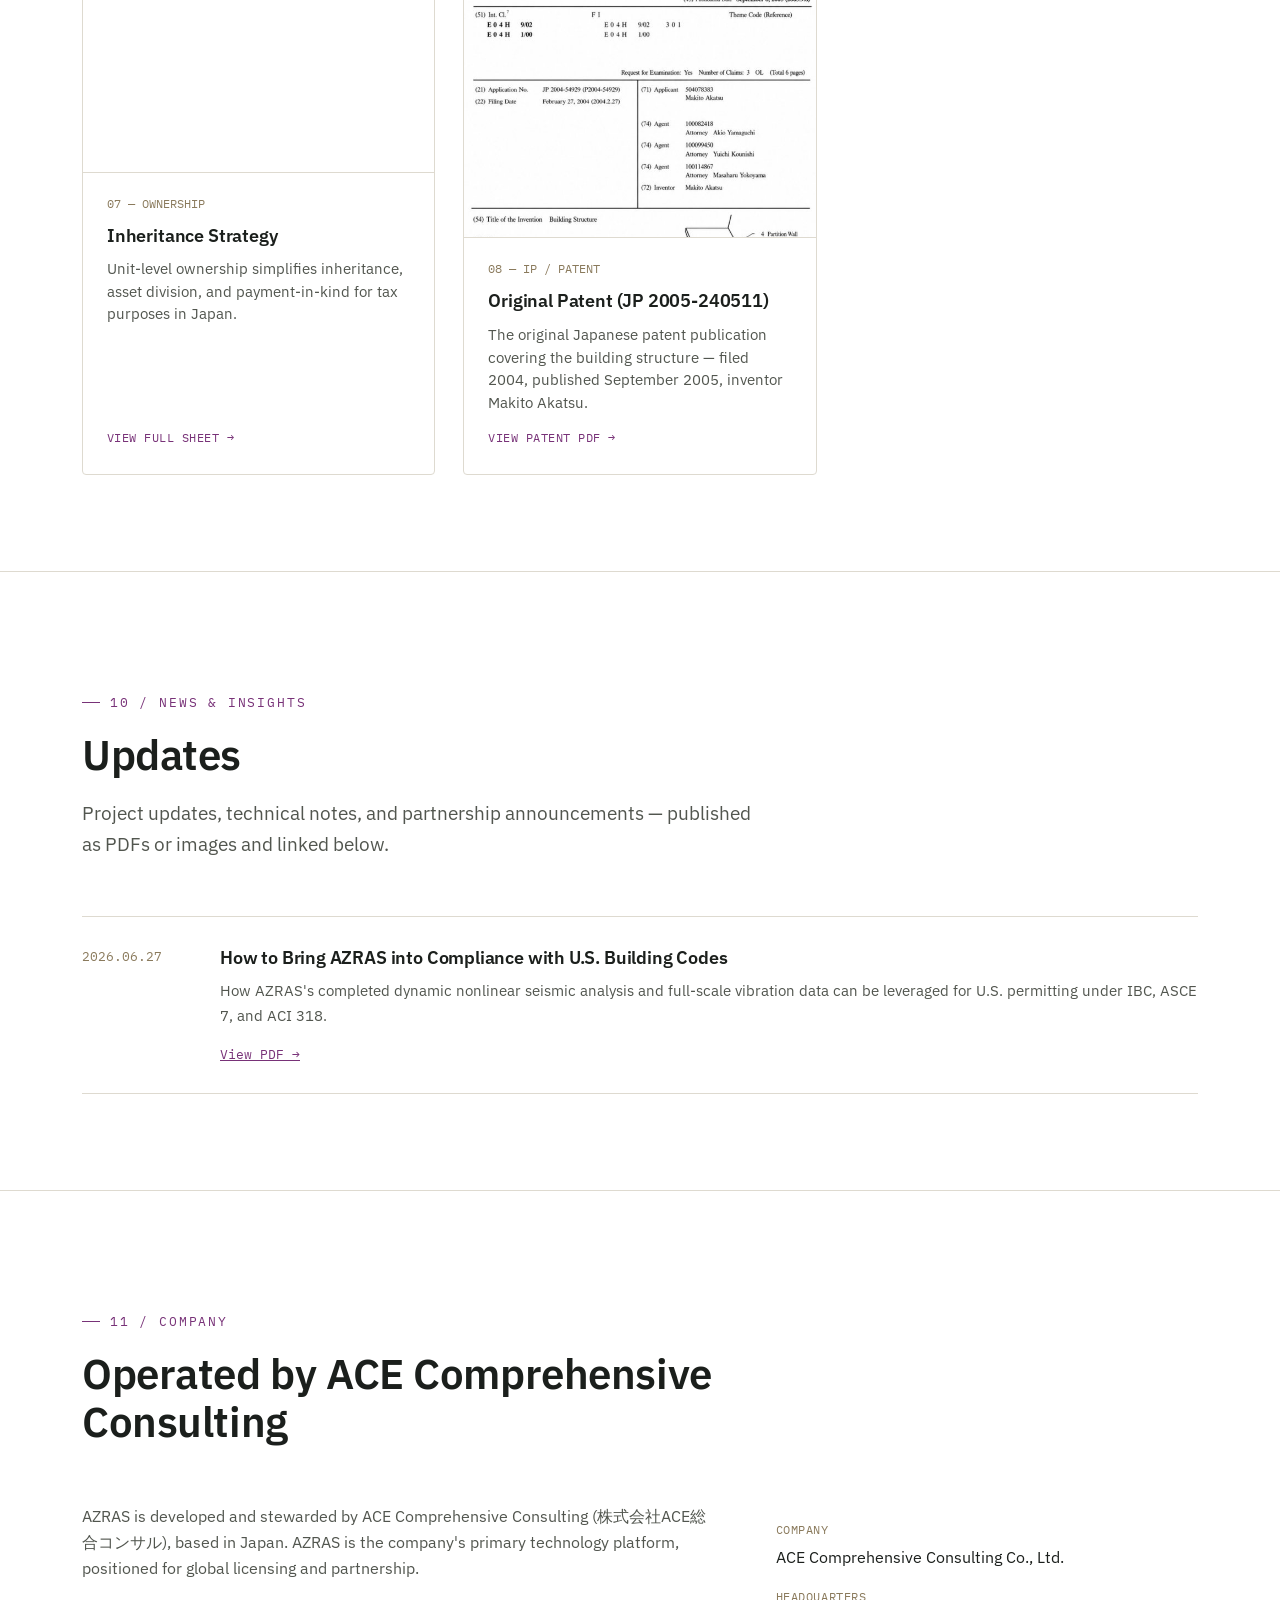
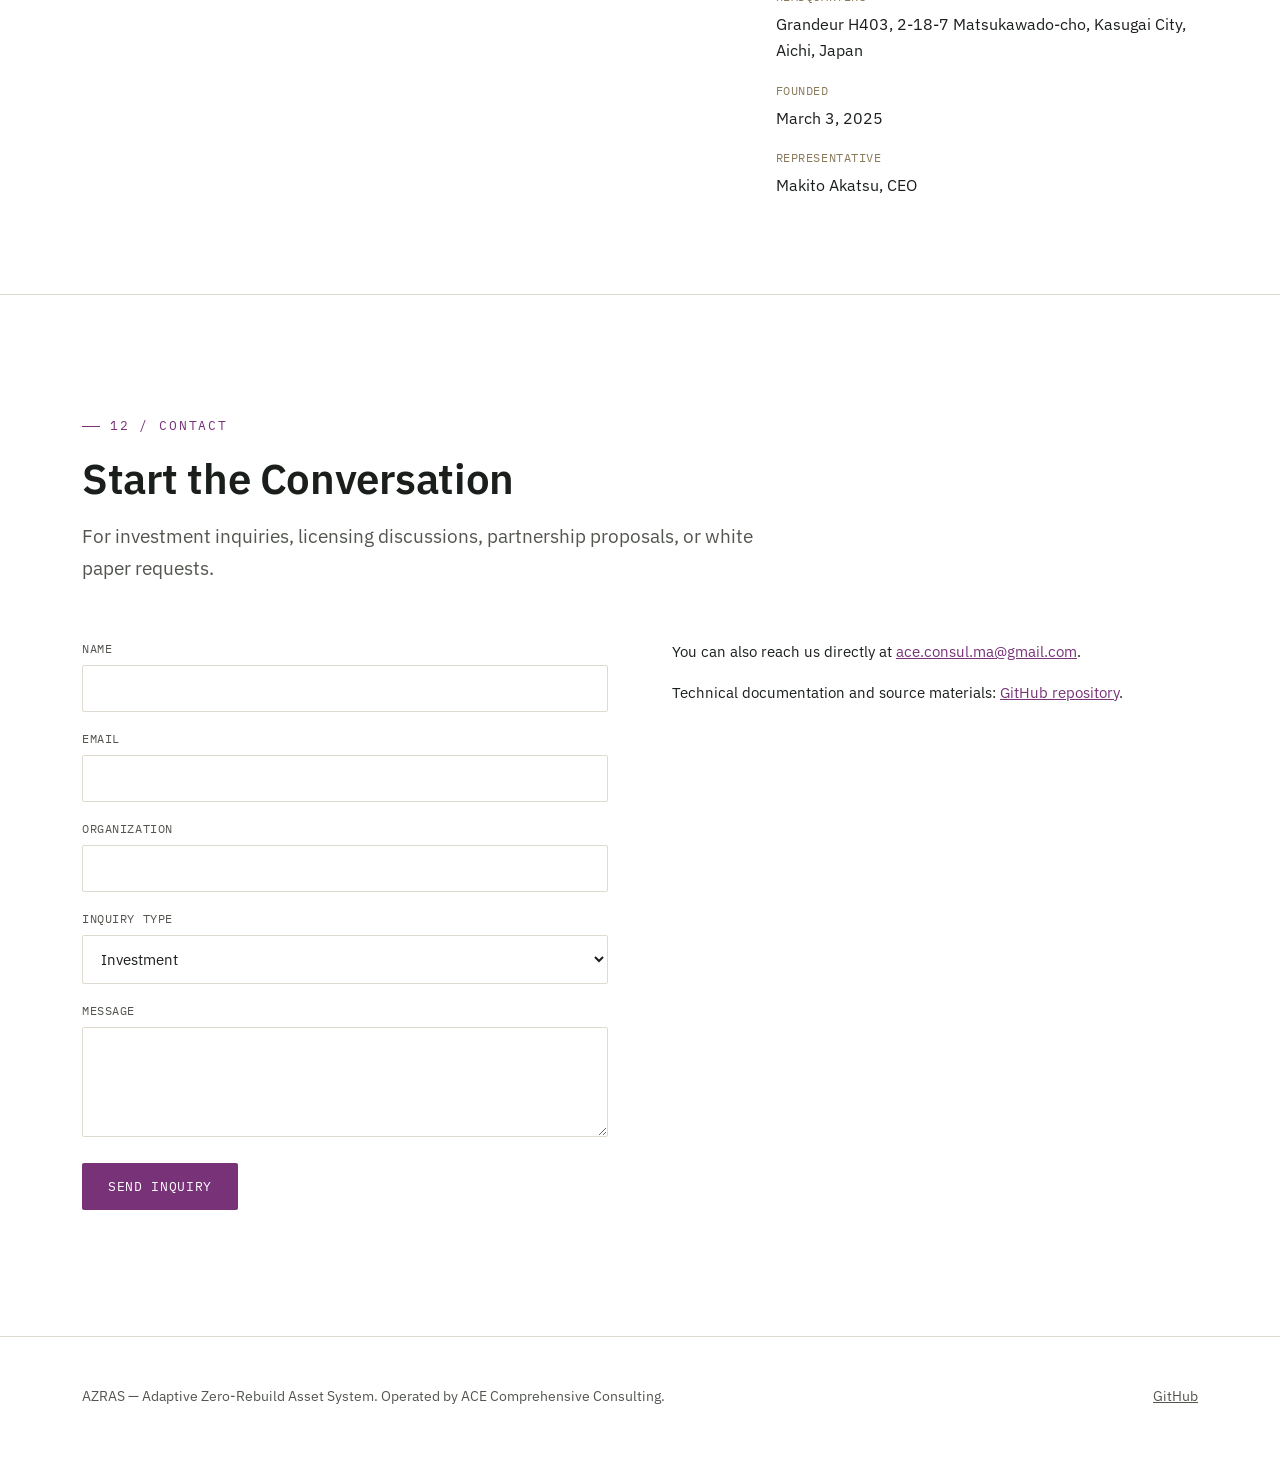
==== commit ac824f44: "Add files via upload" ====
--- a/index.html
+++ b/index.html
@@ -1075,8 +1075,8 @@
     </div>
     <div class="res-grid">
       <div class="res-card">
-        <a class="res-card-link" href="images/resources/adaptability.jpg" target="_blank" rel="noopener">
-          <img src="images/resources/adaptability-thumb.jpg" alt="Physical Adaptability detail sheet" loading="lazy">
+        <a class="res-card-link" href="images/resources/adaptability-en.jpg" target="_blank" rel="noopener">
+          <img src="images/resources/adaptability-en-thumb.jpg" alt="Physical Adaptability detail sheet" loading="lazy">
           <div class="res-body">
             <div class="res-idx">01 — STRUCTURE</div>
             <h3>Physical Adaptability</h3>
@@ -1086,8 +1086,8 @@
         </a>
       </div>
       <div class="res-card">
-        <a class="res-card-link" href="images/resources/flexibility.jpg" target="_blank" rel="noopener">
-          <img src="images/resources/flexibility-thumb.jpg" alt="Flexibility detail sheet" loading="lazy">
+        <a class="res-card-link" href="images/resources/flexibility-en.jpg" target="_blank" rel="noopener">
+          <img src="images/resources/flexibility-en-thumb.jpg" alt="Flexibility detail sheet" loading="lazy">
           <div class="res-body">
             <div class="res-idx">02 — STRUCTURE</div>
             <h3>Flexibility — Evolve Without Demolition</h3>
@@ -1097,8 +1097,8 @@
         </a>
       </div>
       <div class="res-card">
-        <a class="res-card-link" href="images/resources/thermal-mass.jpg" target="_blank" rel="noopener">
-          <img src="images/resources/thermal-mass-thumb.jpg" alt="Thermal Mass Advantage detail sheet" loading="lazy">
+        <a class="res-card-link" href="images/resources/thermal-mass-en.jpg" target="_blank" rel="noopener">
+          <img src="images/resources/thermal-mass-en-thumb.jpg" alt="Thermal Mass Advantage detail sheet" loading="lazy">
           <div class="res-body">
             <div class="res-idx">03 — PERFORMANCE</div>
             <h3>Thermal Mass Advantage</h3>
@@ -1108,8 +1108,8 @@
         </a>
       </div>
       <div class="res-card">
-        <a class="res-card-link" href="images/resources/sound-insulation.jpg" target="_blank" rel="noopener">
-          <img src="images/resources/sound-insulation-thumb.jpg" alt="Sound Insulation detail sheet" loading="lazy">
+        <a class="res-card-link" href="images/resources/sound-insulation-en.jpg" target="_blank" rel="noopener">
+          <img src="images/resources/sound-insulation-en-thumb.jpg" alt="Sound Insulation detail sheet" loading="lazy">
           <div class="res-body">
             <div class="res-idx">04 — PERFORMANCE</div>
             <h3>Sound Insulation</h3>
@@ -1119,8 +1119,8 @@
         </a>
       </div>
       <div class="res-card">
-        <a class="res-card-link" href="images/resources/profitability.jpg" target="_blank" rel="noopener">
-          <img src="images/resources/profitability-thumb.jpg" alt="Profitability detail sheet" loading="lazy">
+        <a class="res-card-link" href="images/resources/profitability-en.jpg" target="_blank" rel="noopener">
+          <img src="images/resources/profitability-en-thumb.jpg" alt="Profitability detail sheet" loading="lazy">
           <div class="res-body">
             <div class="res-idx">05 — ECONOMICS</div>
             <h3>Profitability</h3>
@@ -1130,8 +1130,8 @@
         </a>
       </div>
       <div class="res-card">
-        <a class="res-card-link" href="images/resources/recoverability.jpg" target="_blank" rel="noopener">
-          <img src="images/resources/recoverability-thumb.jpg" alt="Recoverability detail sheet" loading="lazy">
+        <a class="res-card-link" href="images/resources/recoverability-en.jpg" target="_blank" rel="noopener">
+          <img src="images/resources/recoverability-en-thumb.jpg" alt="Recoverability detail sheet" loading="lazy">
           <div class="res-body">
             <div class="res-idx">06 — ECONOMICS</div>
             <h3>Disaster Recoverability</h3>
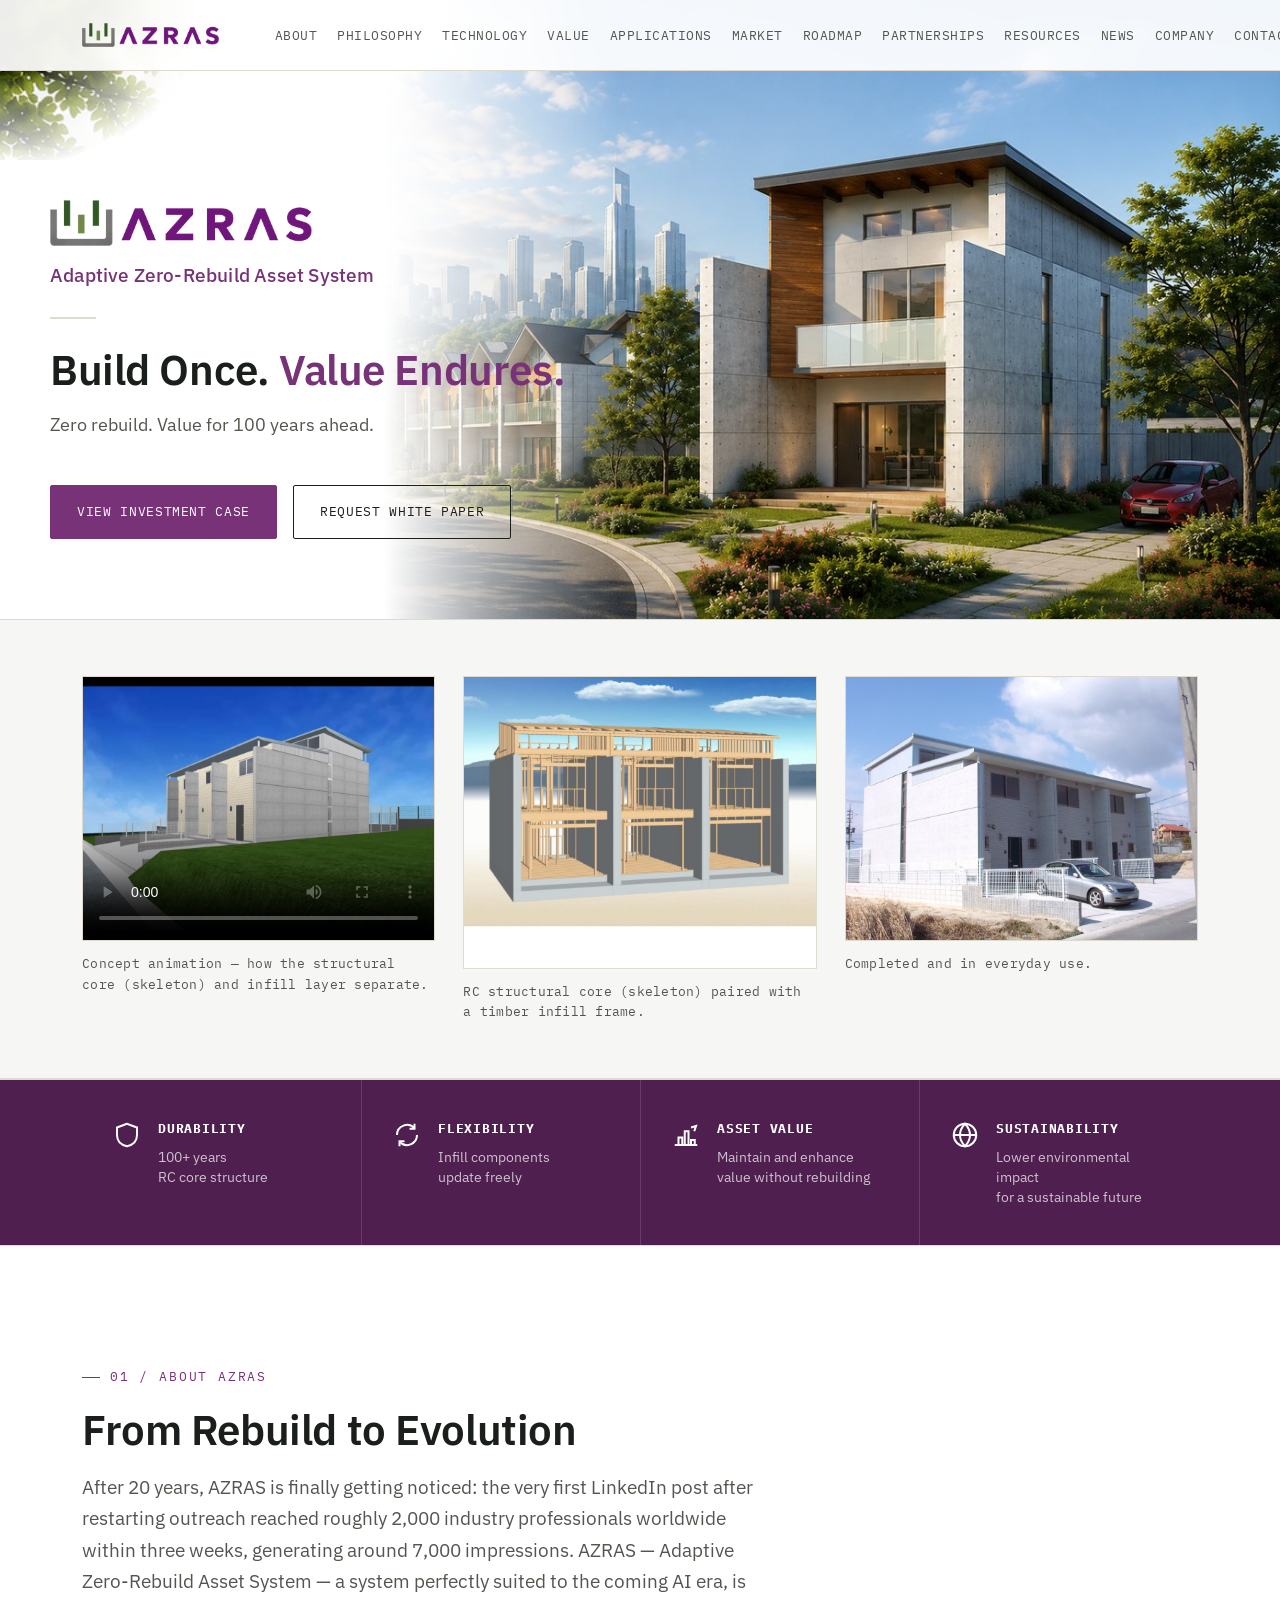
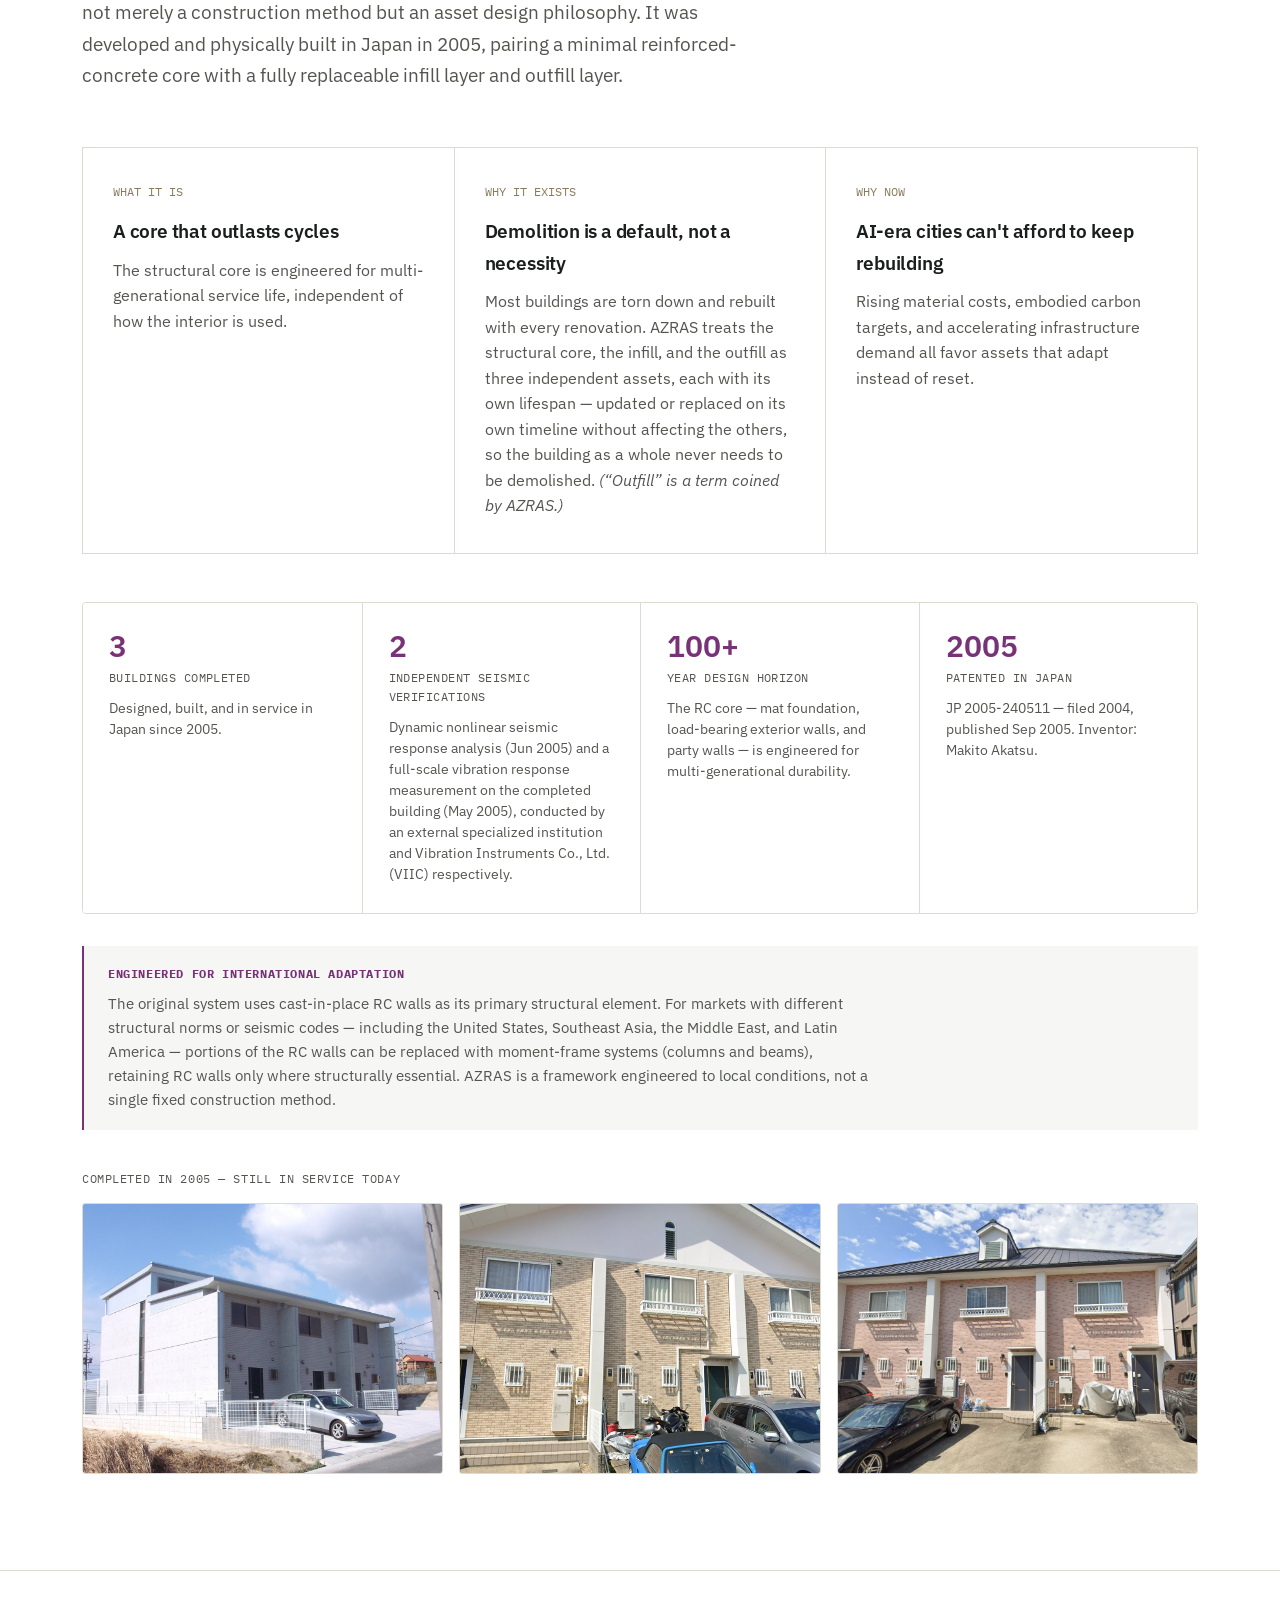
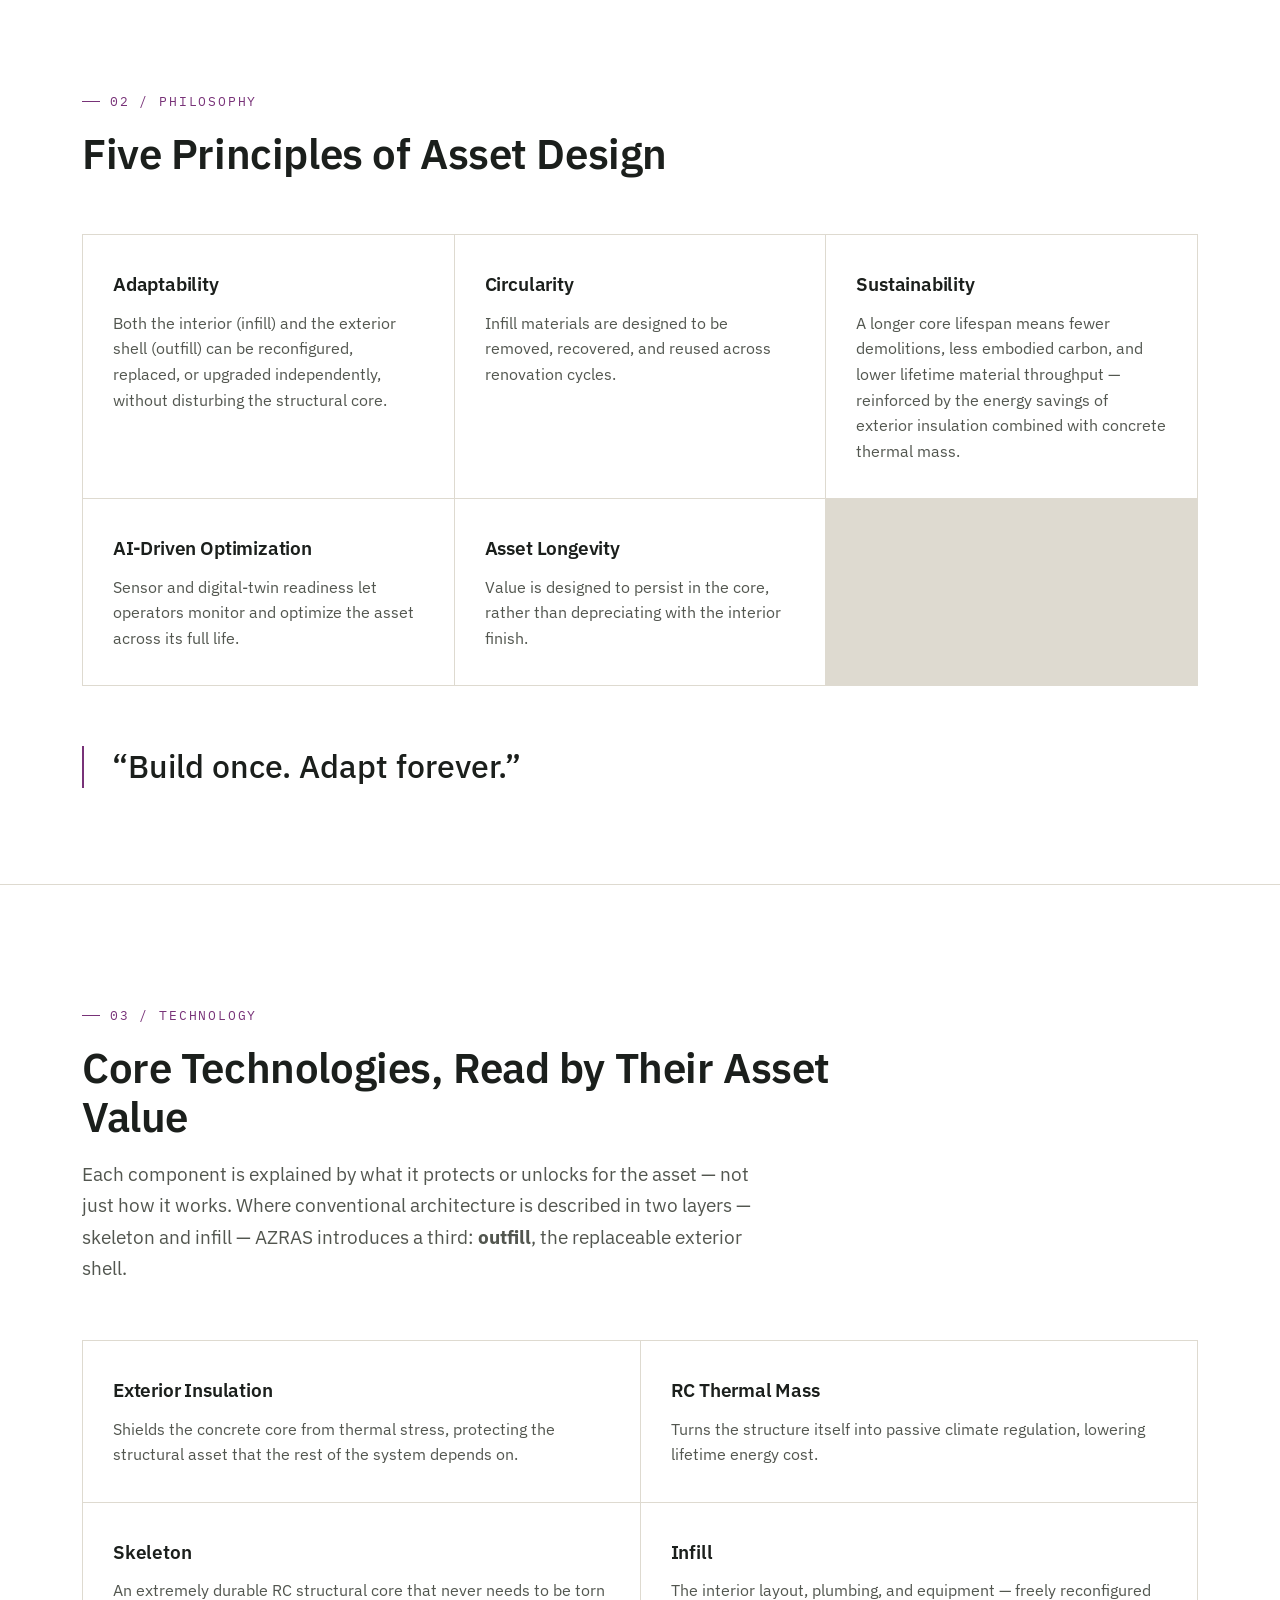
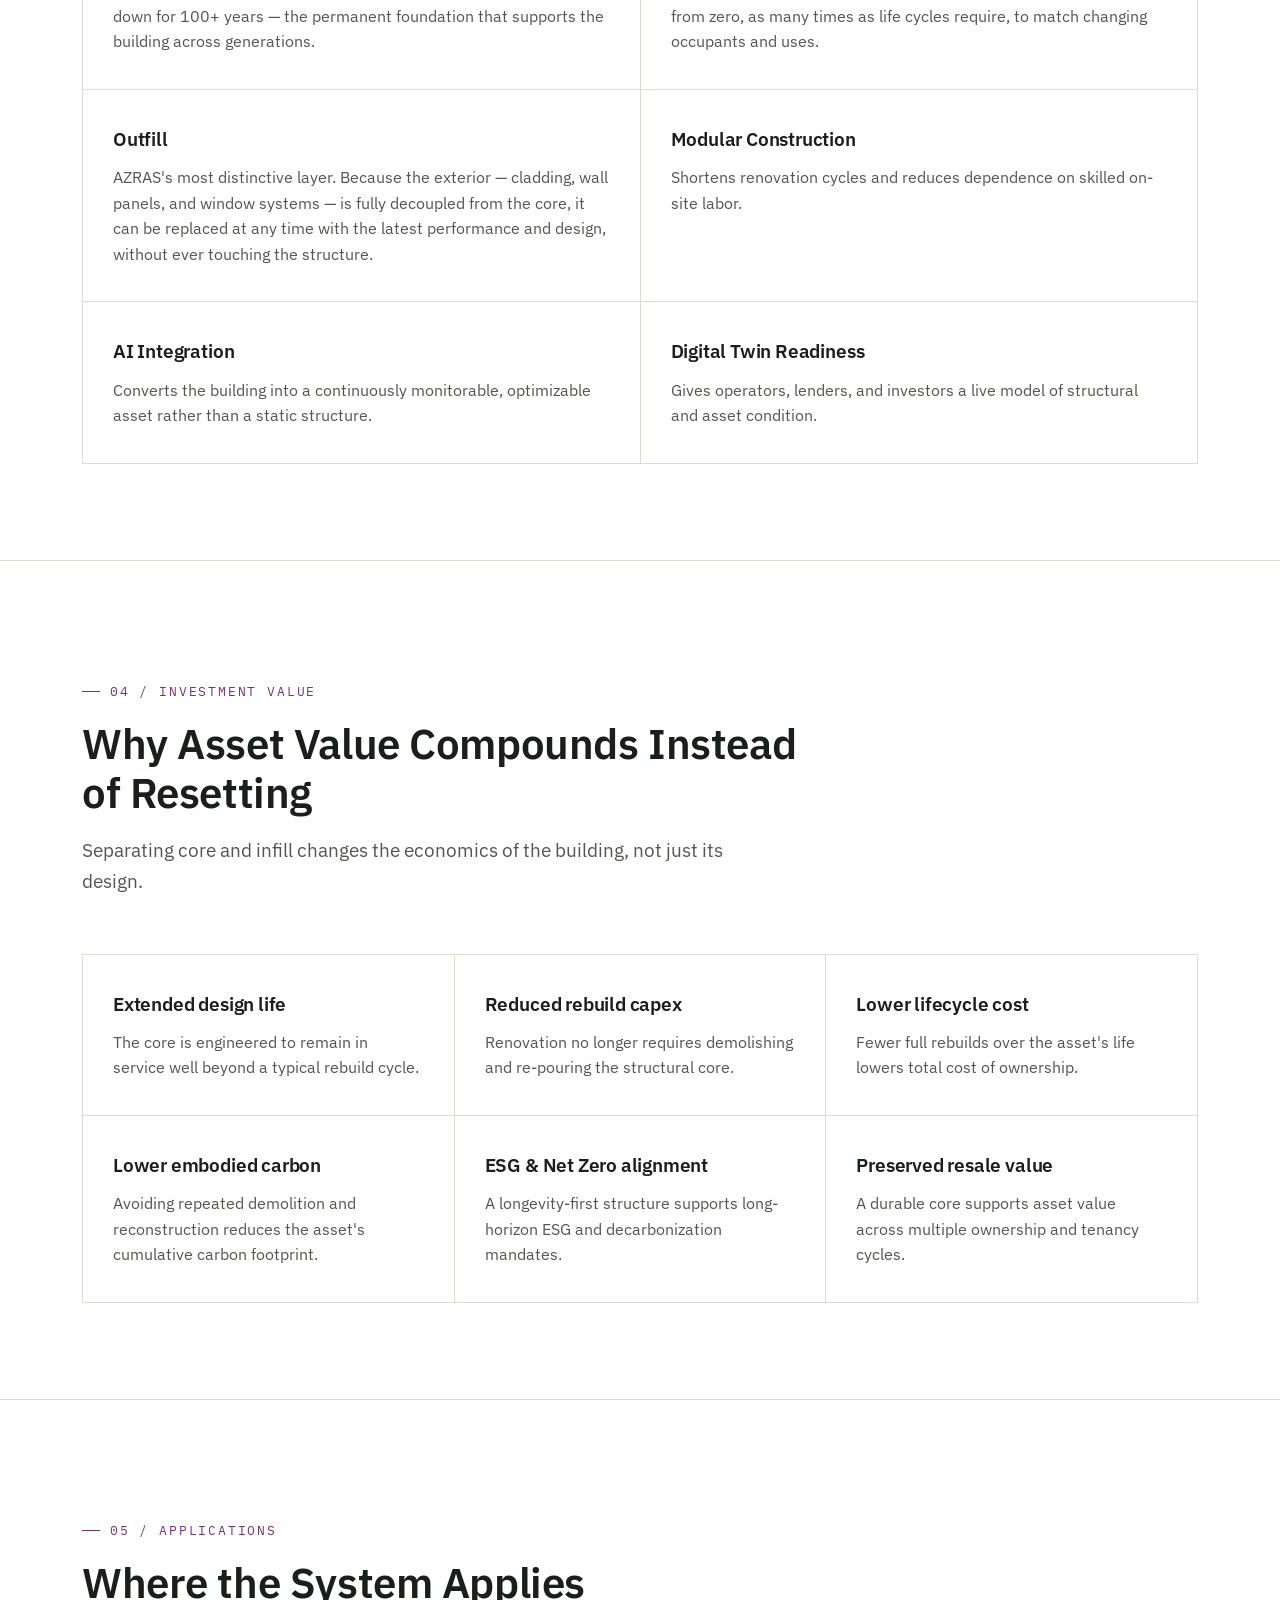
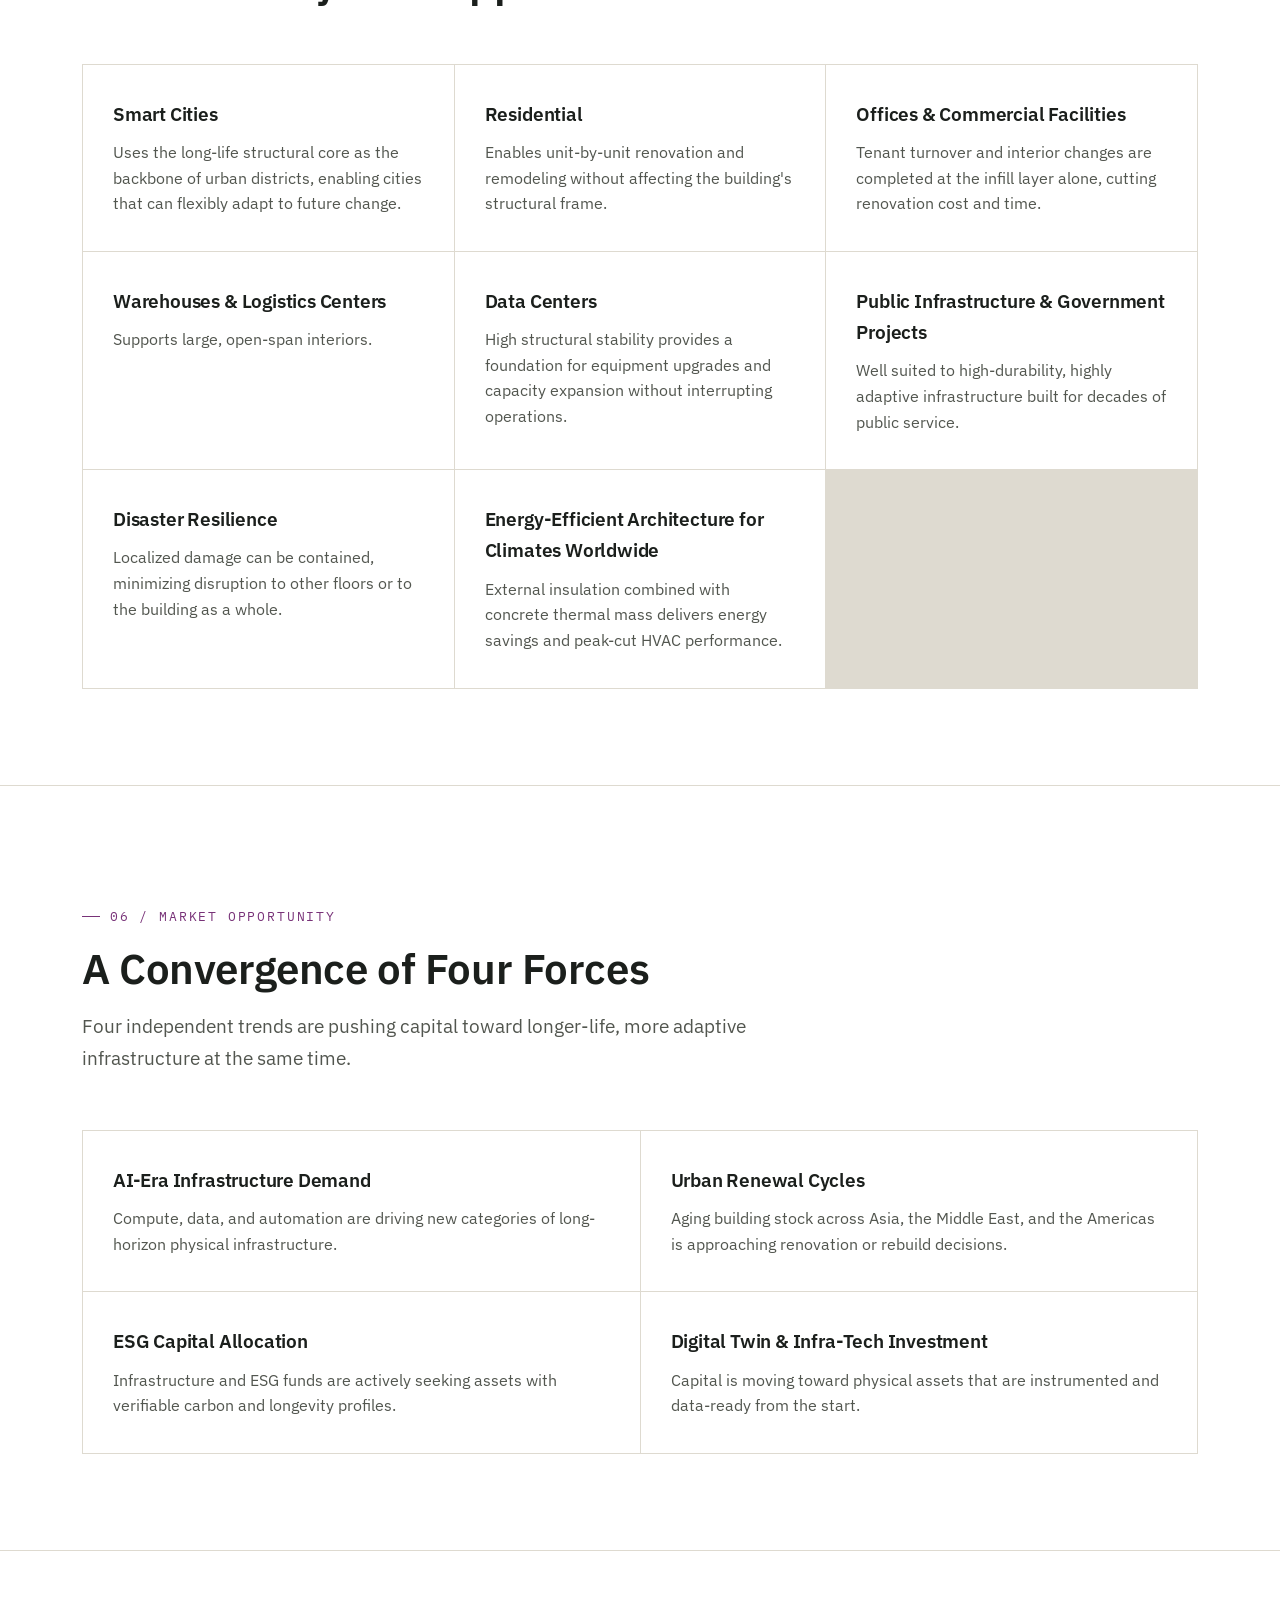
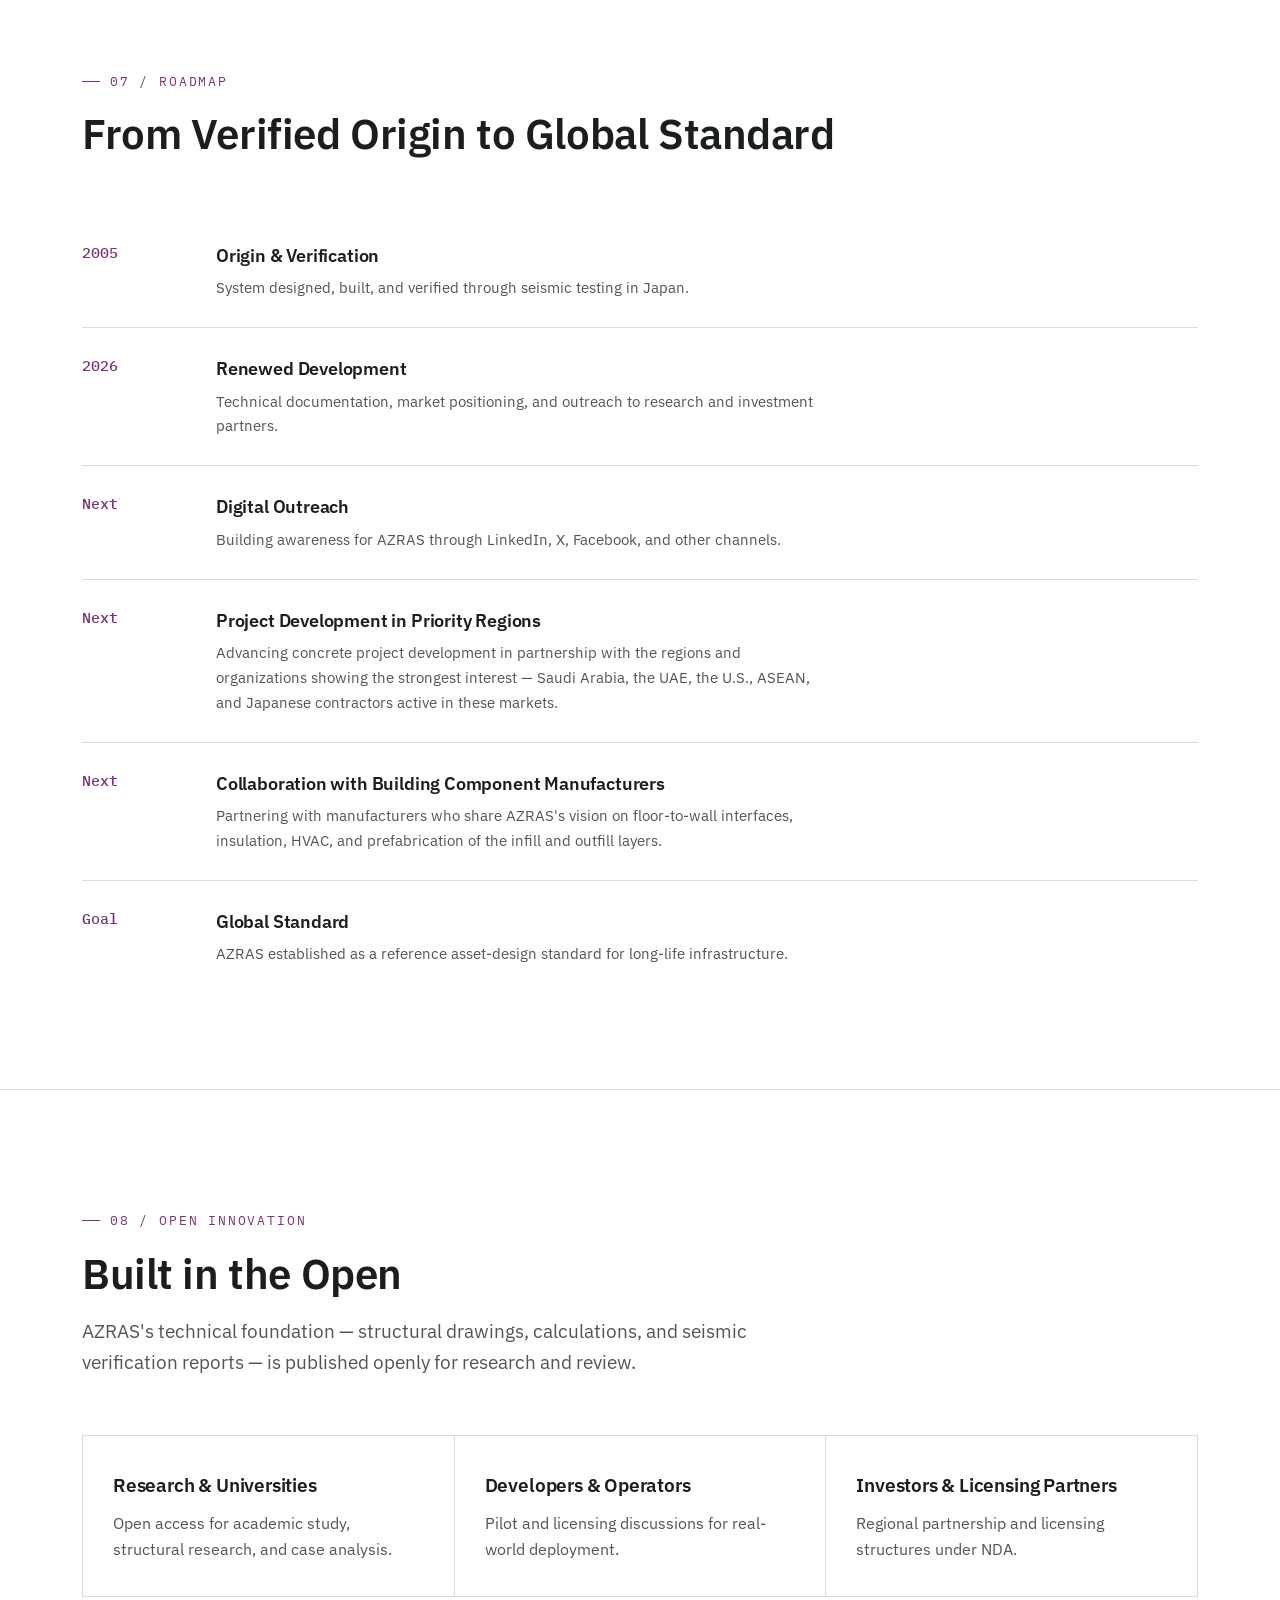
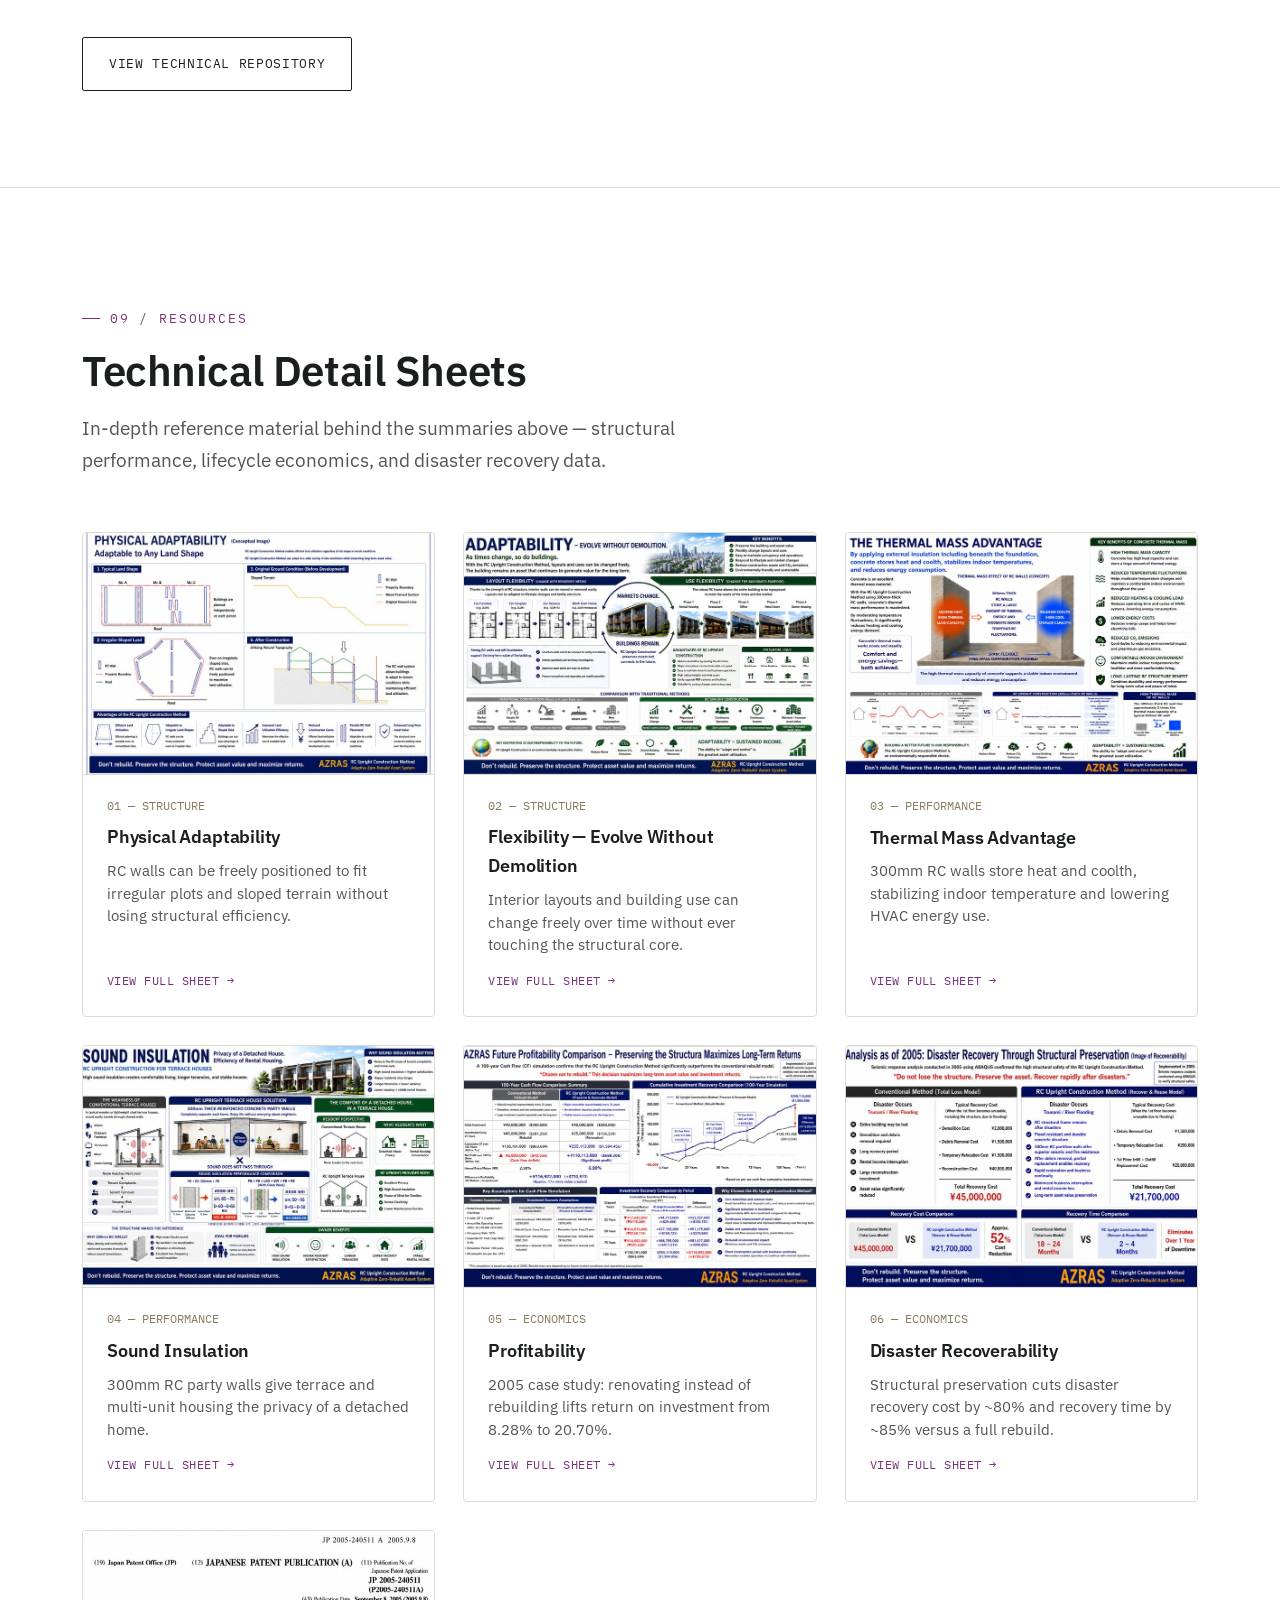
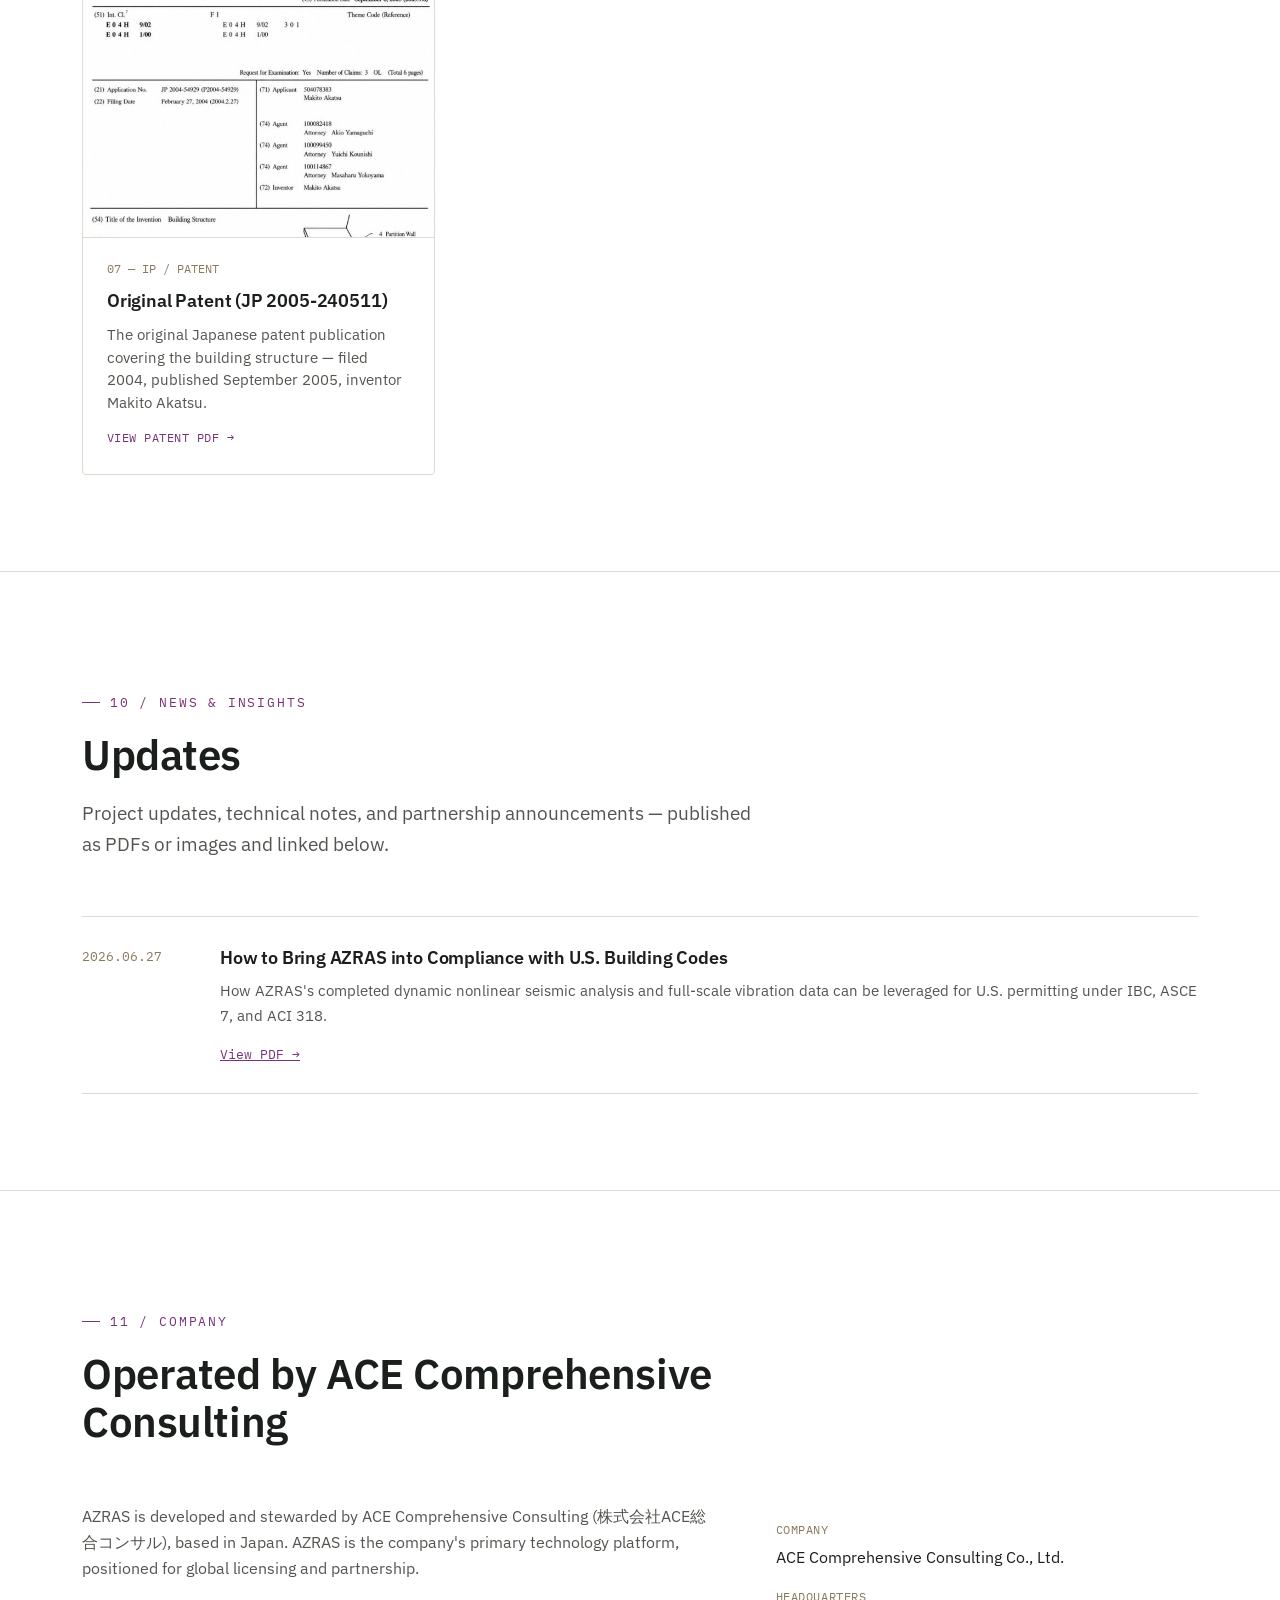
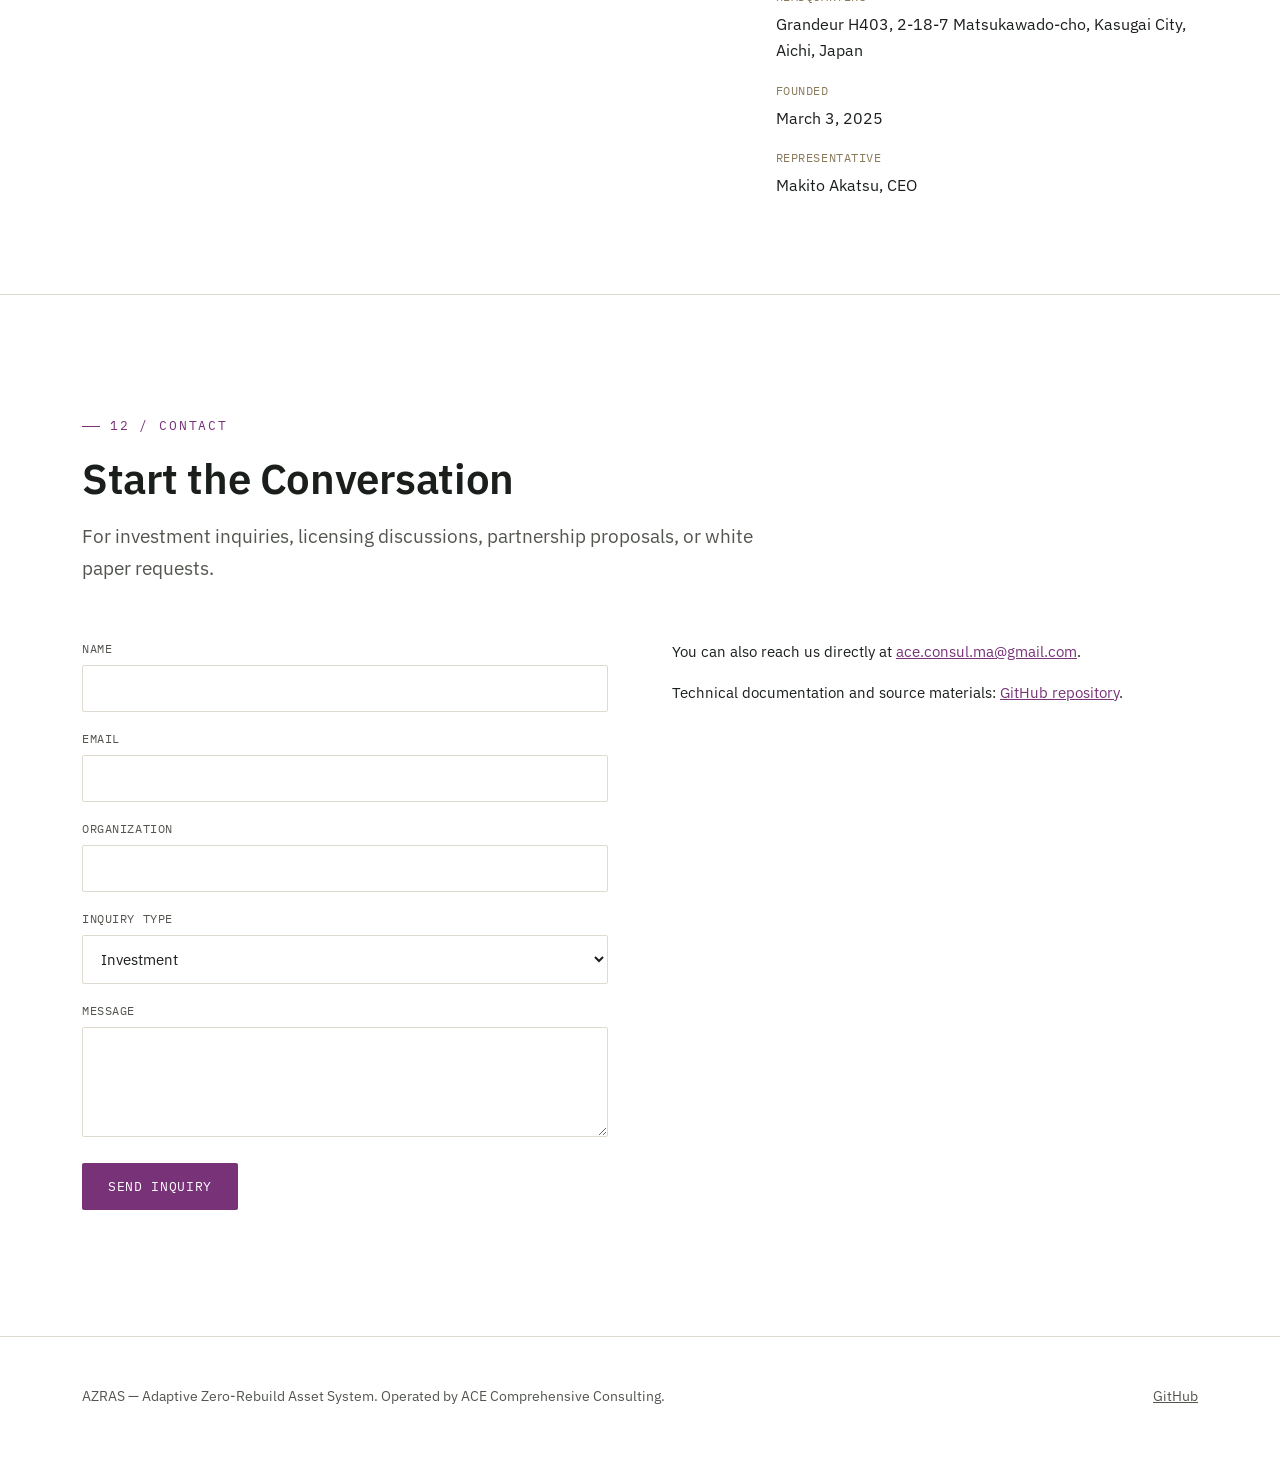
==== commit 6a16ce65: "Add files via upload" ====
--- a/index.html
+++ b/index.html
@@ -1140,22 +1140,11 @@
           </div>
         </a>
       </div>
-      <div class="res-card">
-        <a class="res-card-link" href="images/resources/inheritance.jpg" target="_blank" rel="noopener">
-          <img src="images/resources/inheritance-thumb.jpg" alt="Inheritance Strategy detail sheet" loading="lazy">
-          <div class="res-body">
-            <div class="res-idx">07 — OWNERSHIP</div>
-            <h3>Inheritance Strategy</h3>
-            <p>Unit-level ownership simplifies inheritance, asset division, and payment-in-kind for tax purposes in Japan.</p>
-            <div class="res-link">View full sheet →</div>
-          </div>
-        </a>
-      </div>
       <div class="res-card tall">
         <a class="res-card-link" href="images/resources/JP2005-240511_Original_Patent.pdf" target="_blank" rel="noopener">
           <img src="images/resources/patent-thumb.jpg" alt="Original 2005 Japanese patent JP 2005-240511, Building Structure" loading="lazy">
           <div class="res-body">
-            <div class="res-idx">08 — IP / PATENT</div>
+            <div class="res-idx">07 — IP / PATENT</div>
             <h3>Original Patent (JP 2005-240511)</h3>
             <p>The original Japanese patent publication covering the building structure — filed 2004, published September 2005, inventor Makito Akatsu.</p>
             <div class="res-link">View patent PDF →</div>
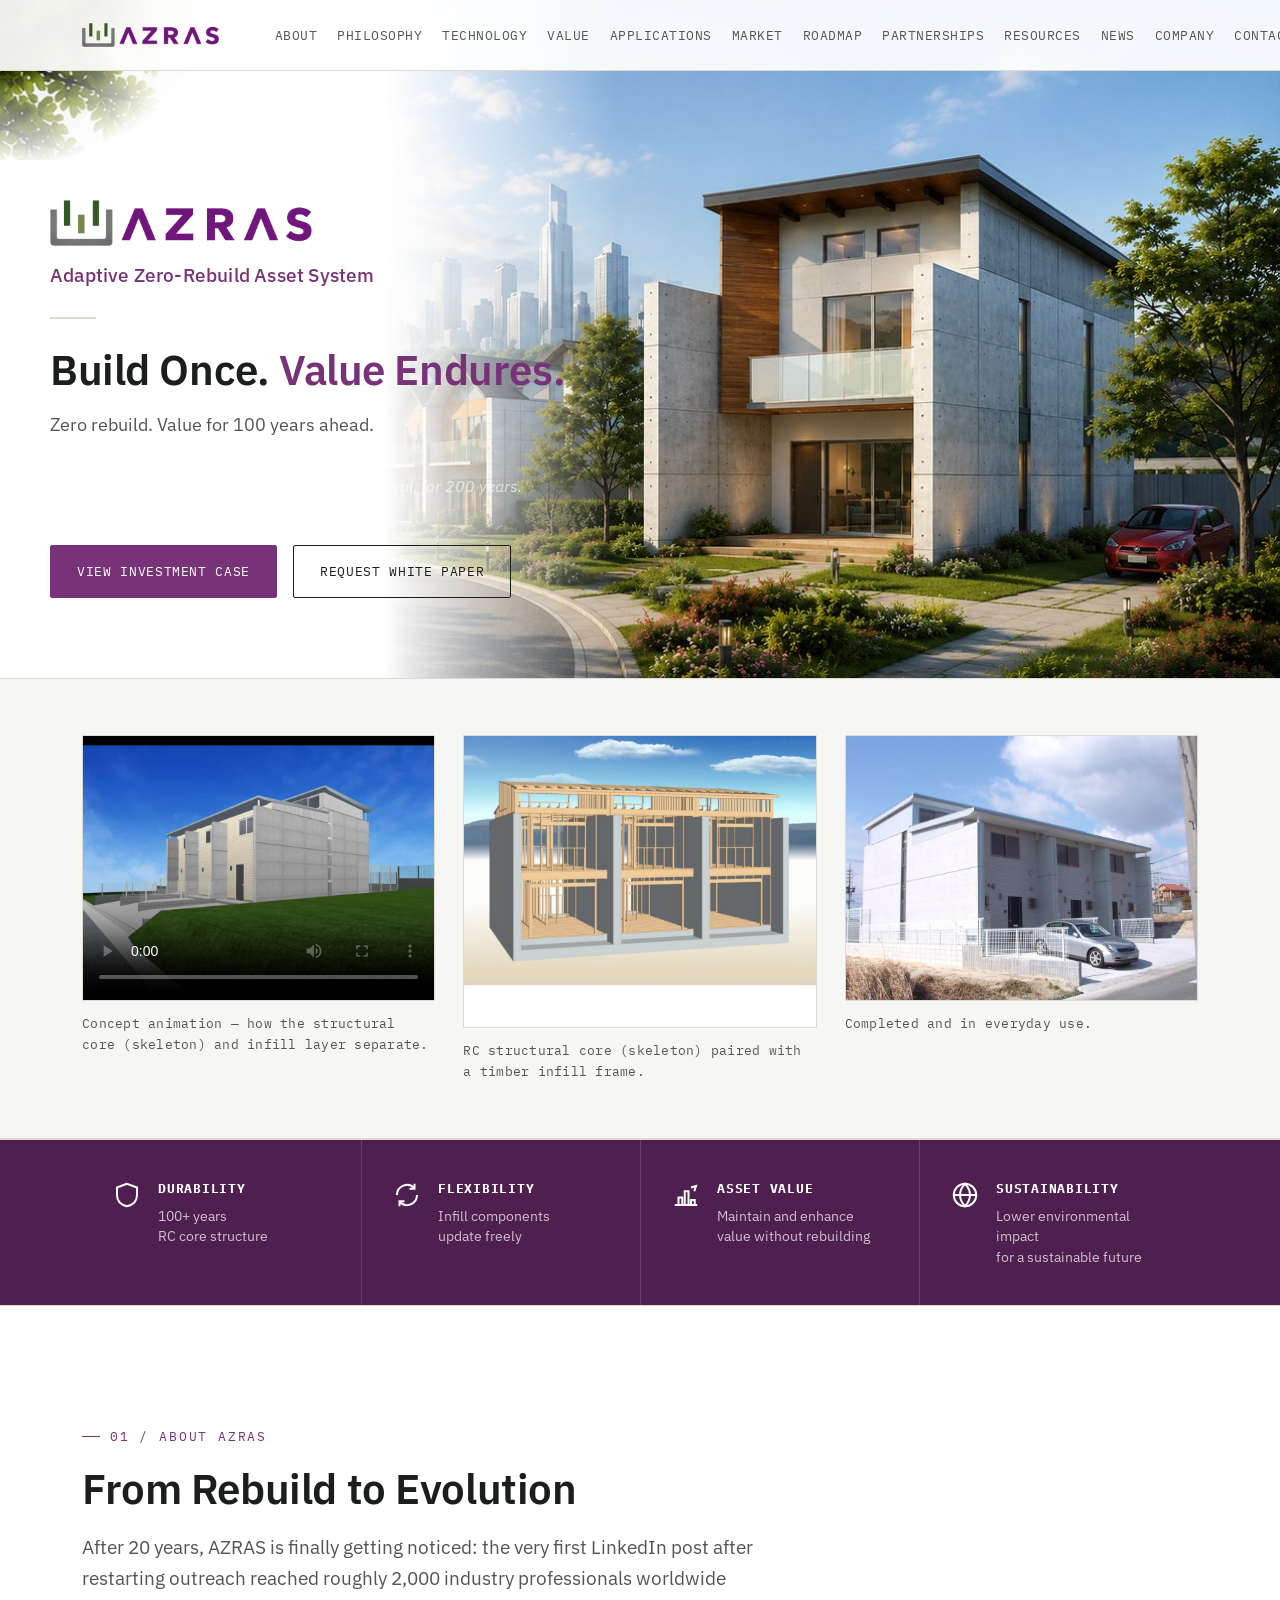
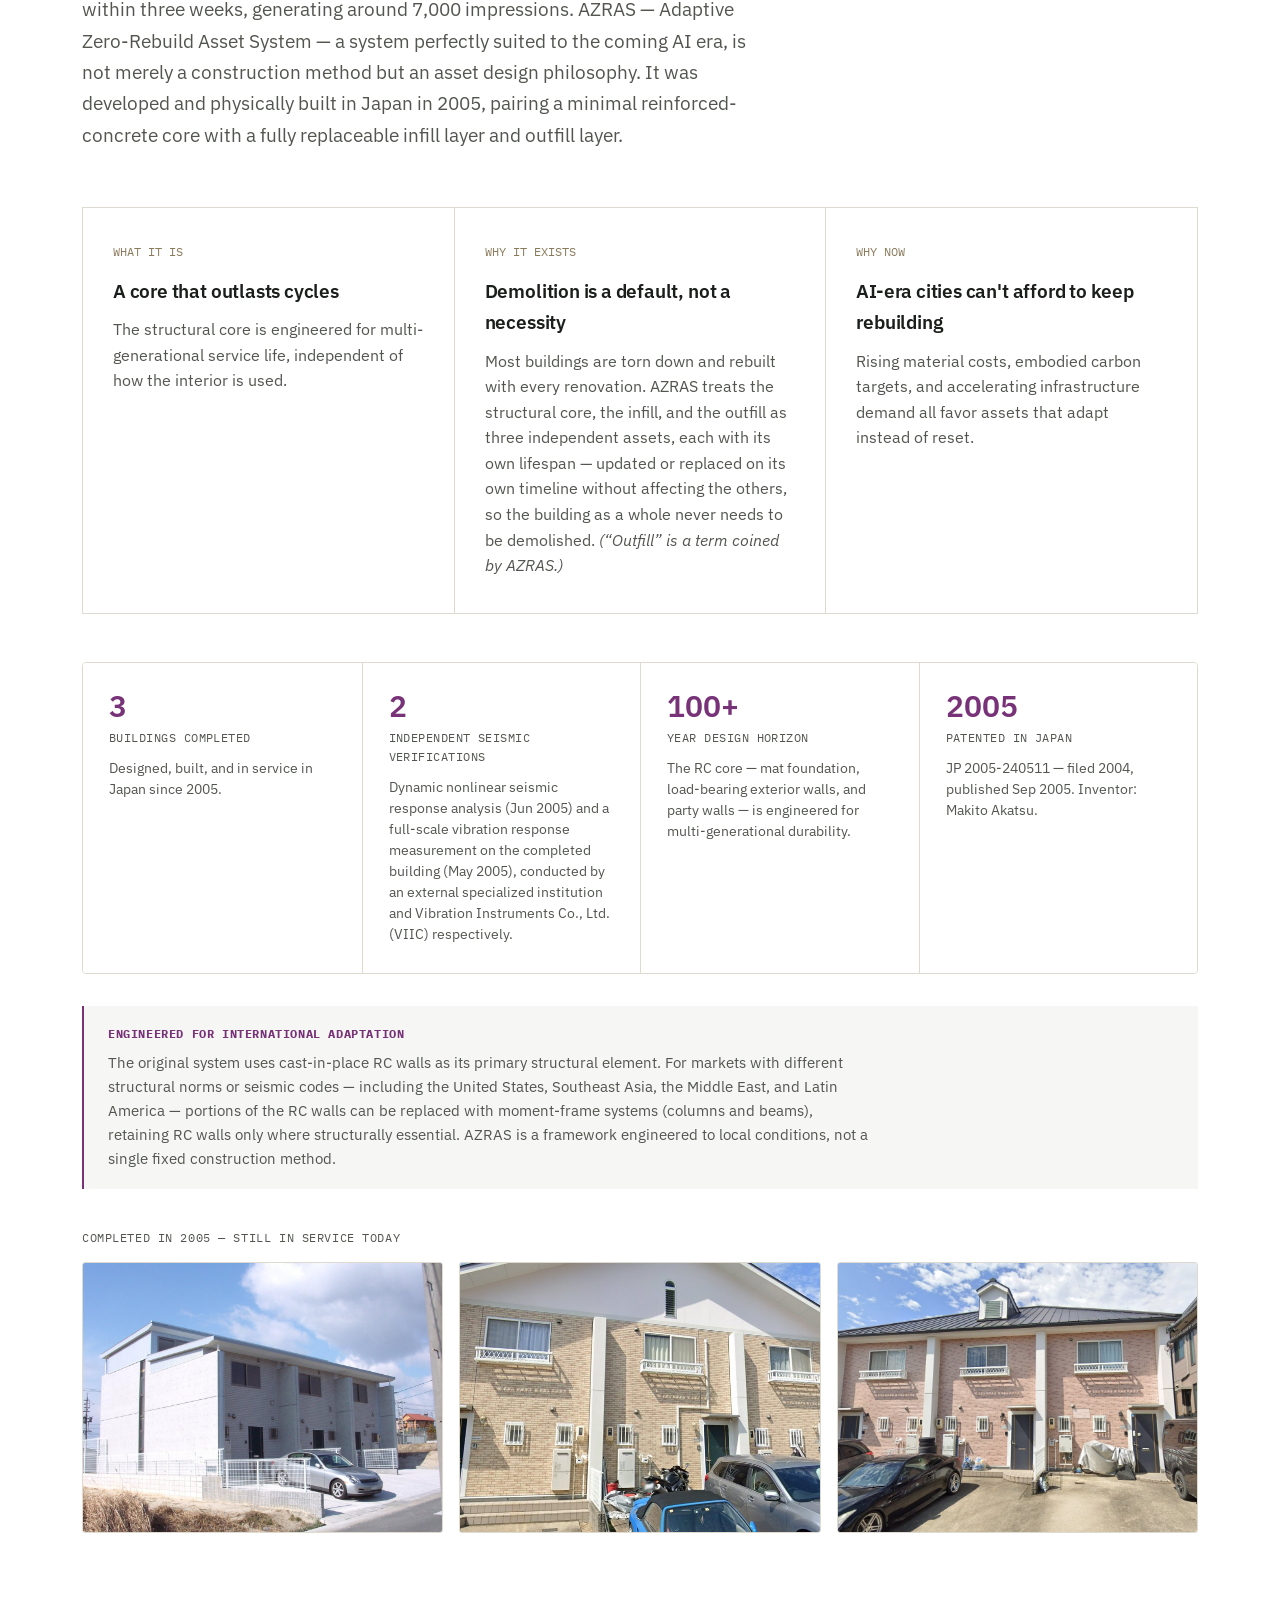
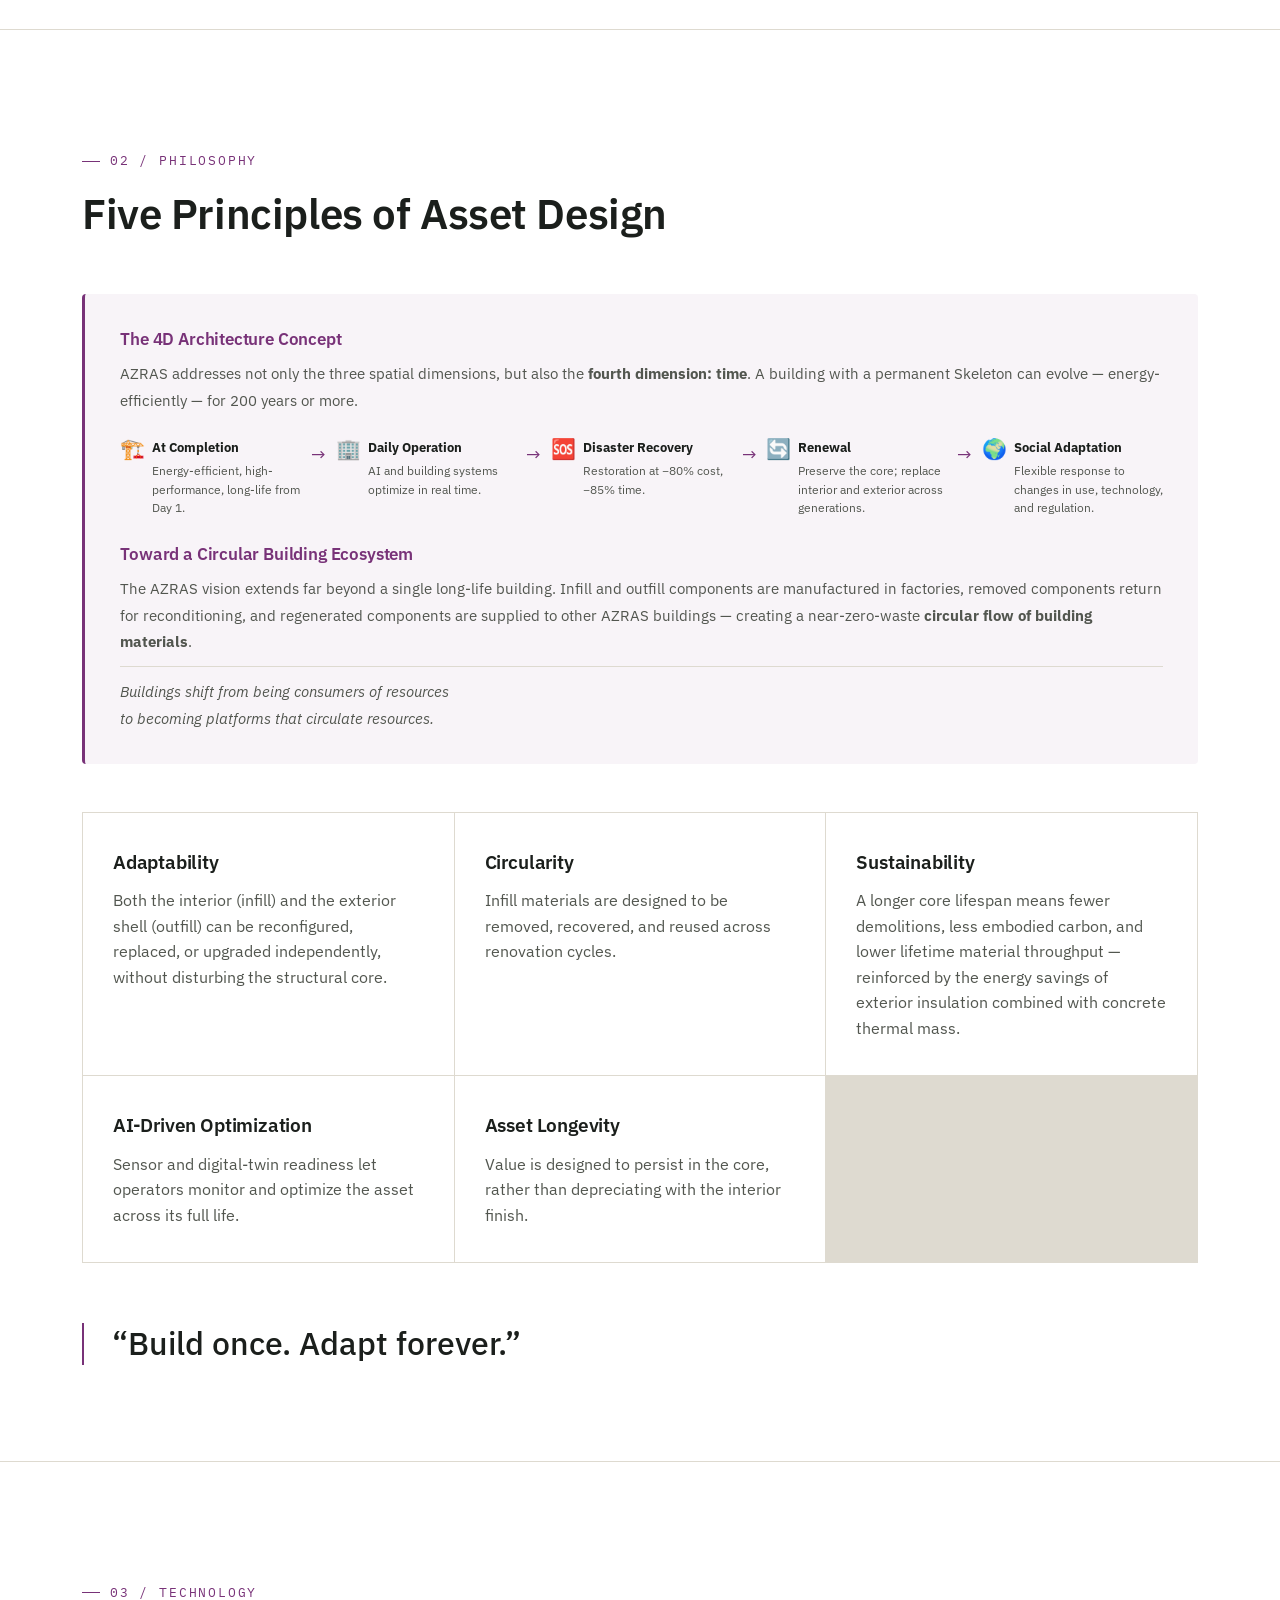
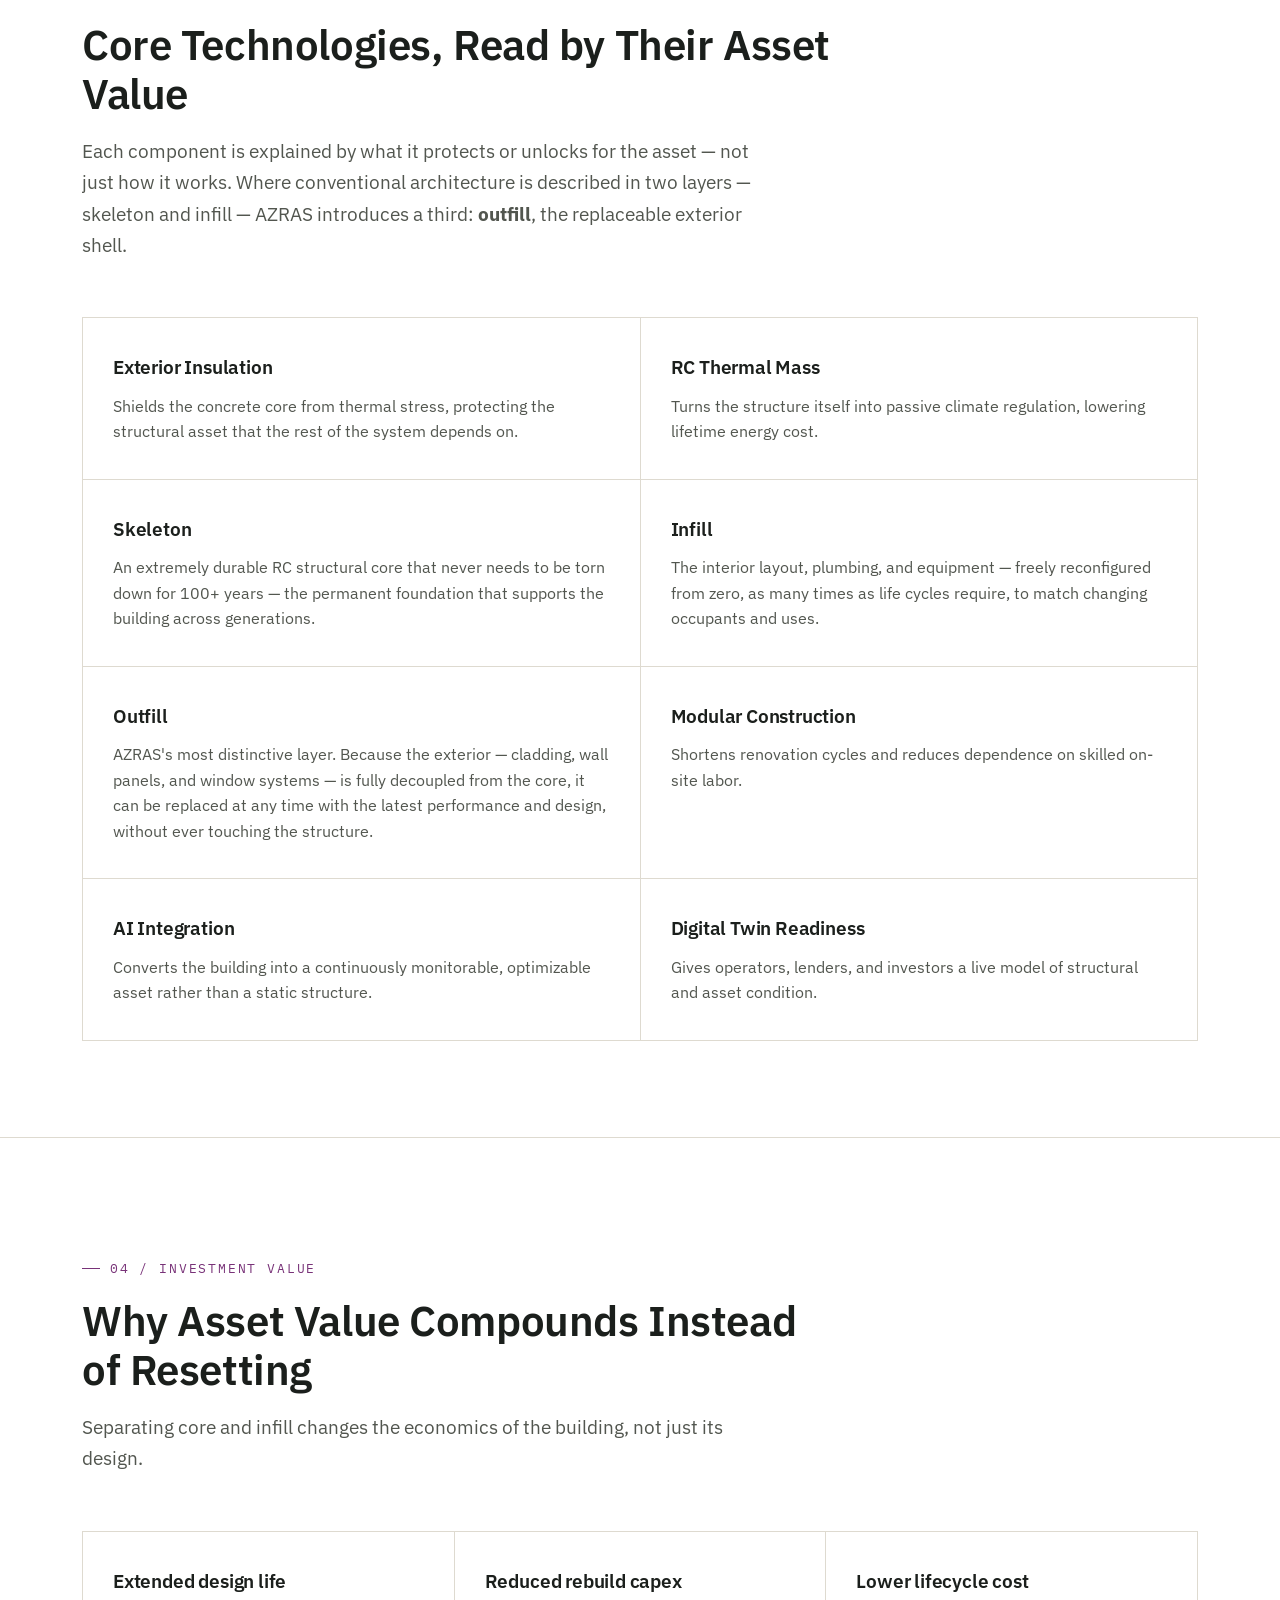
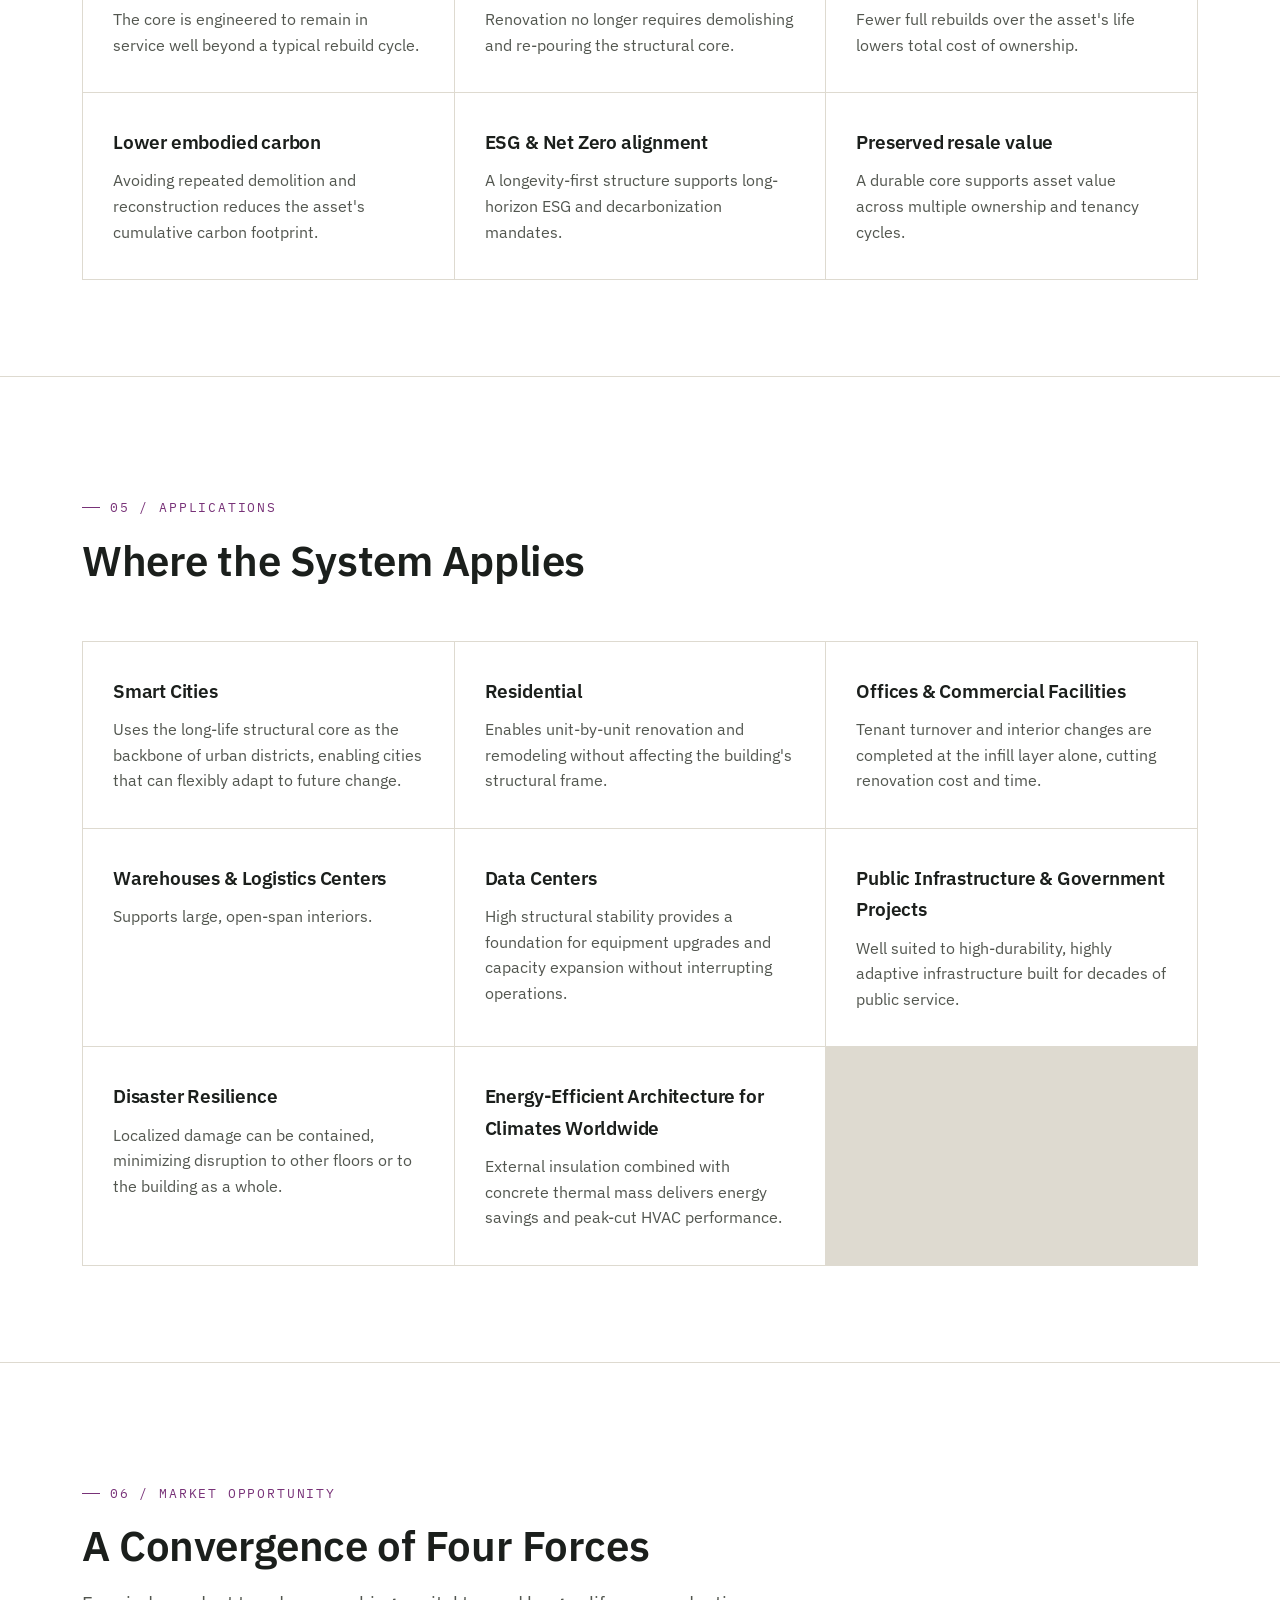
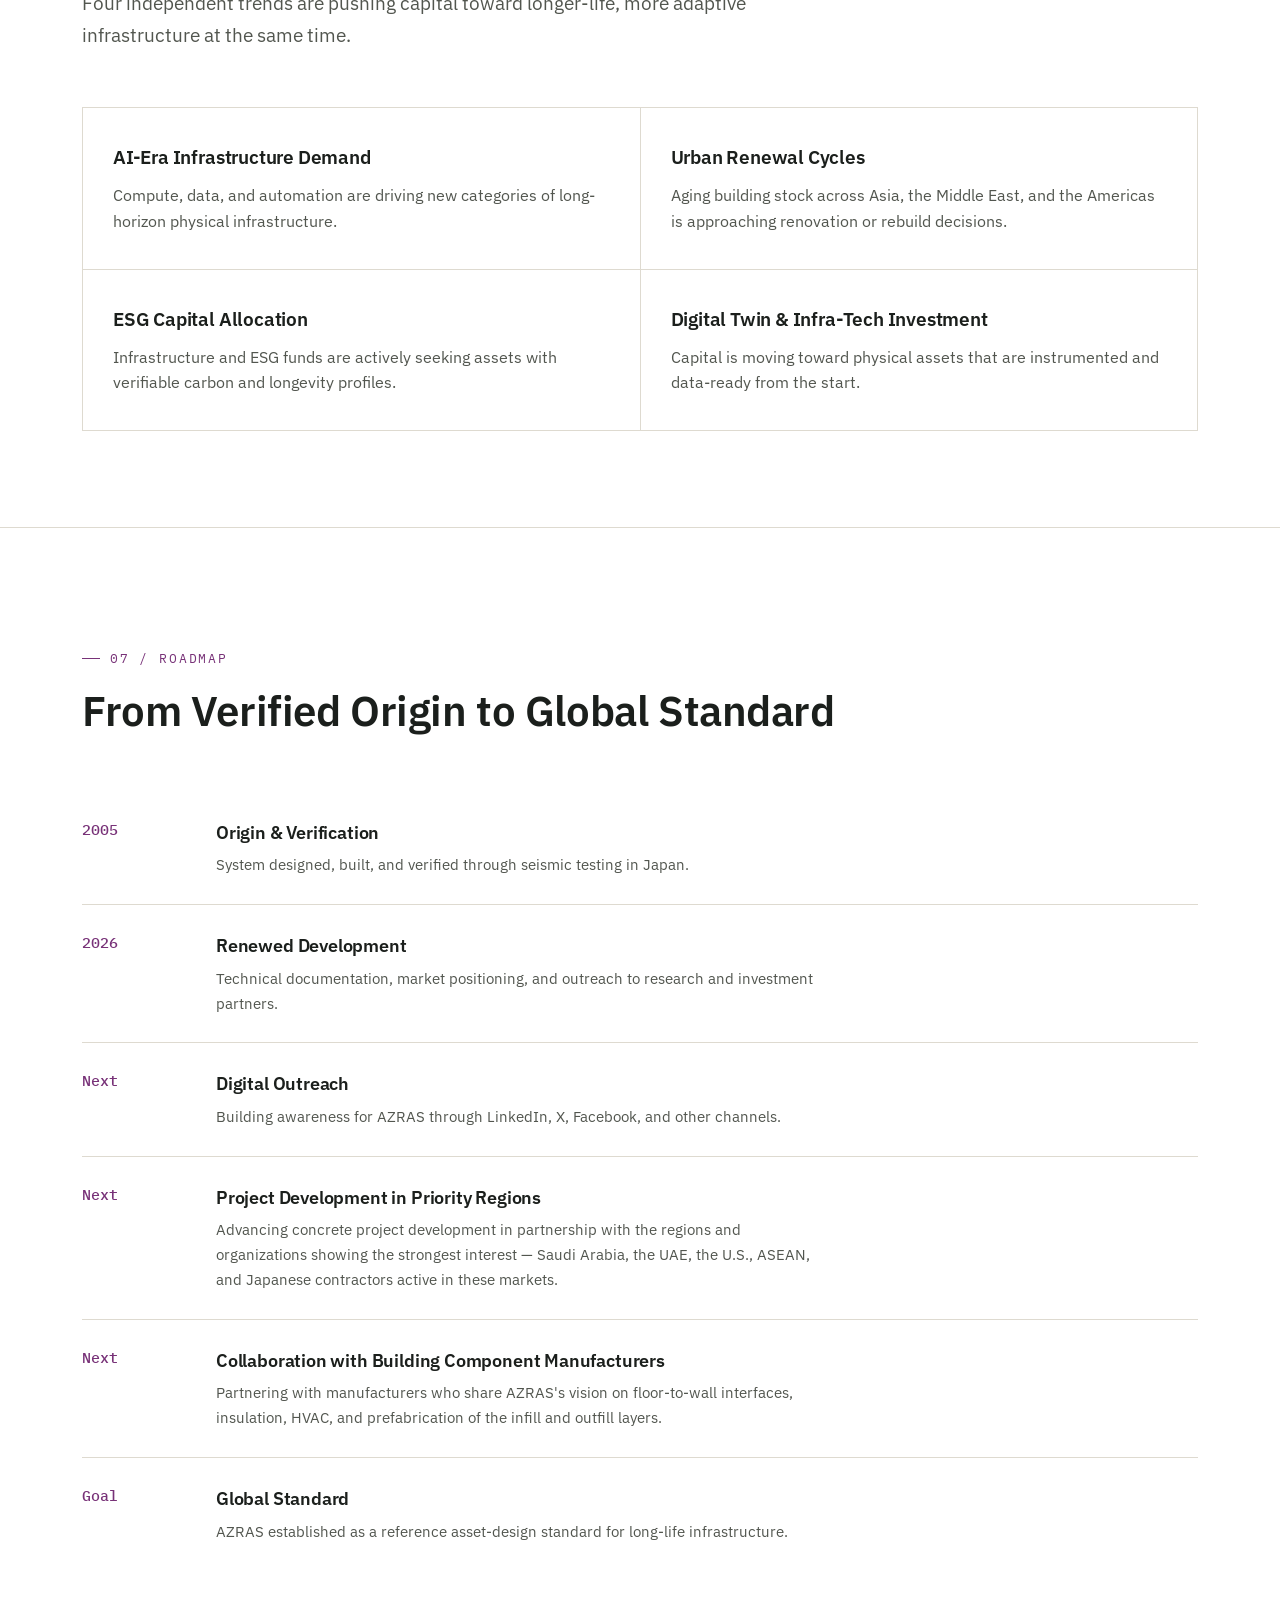
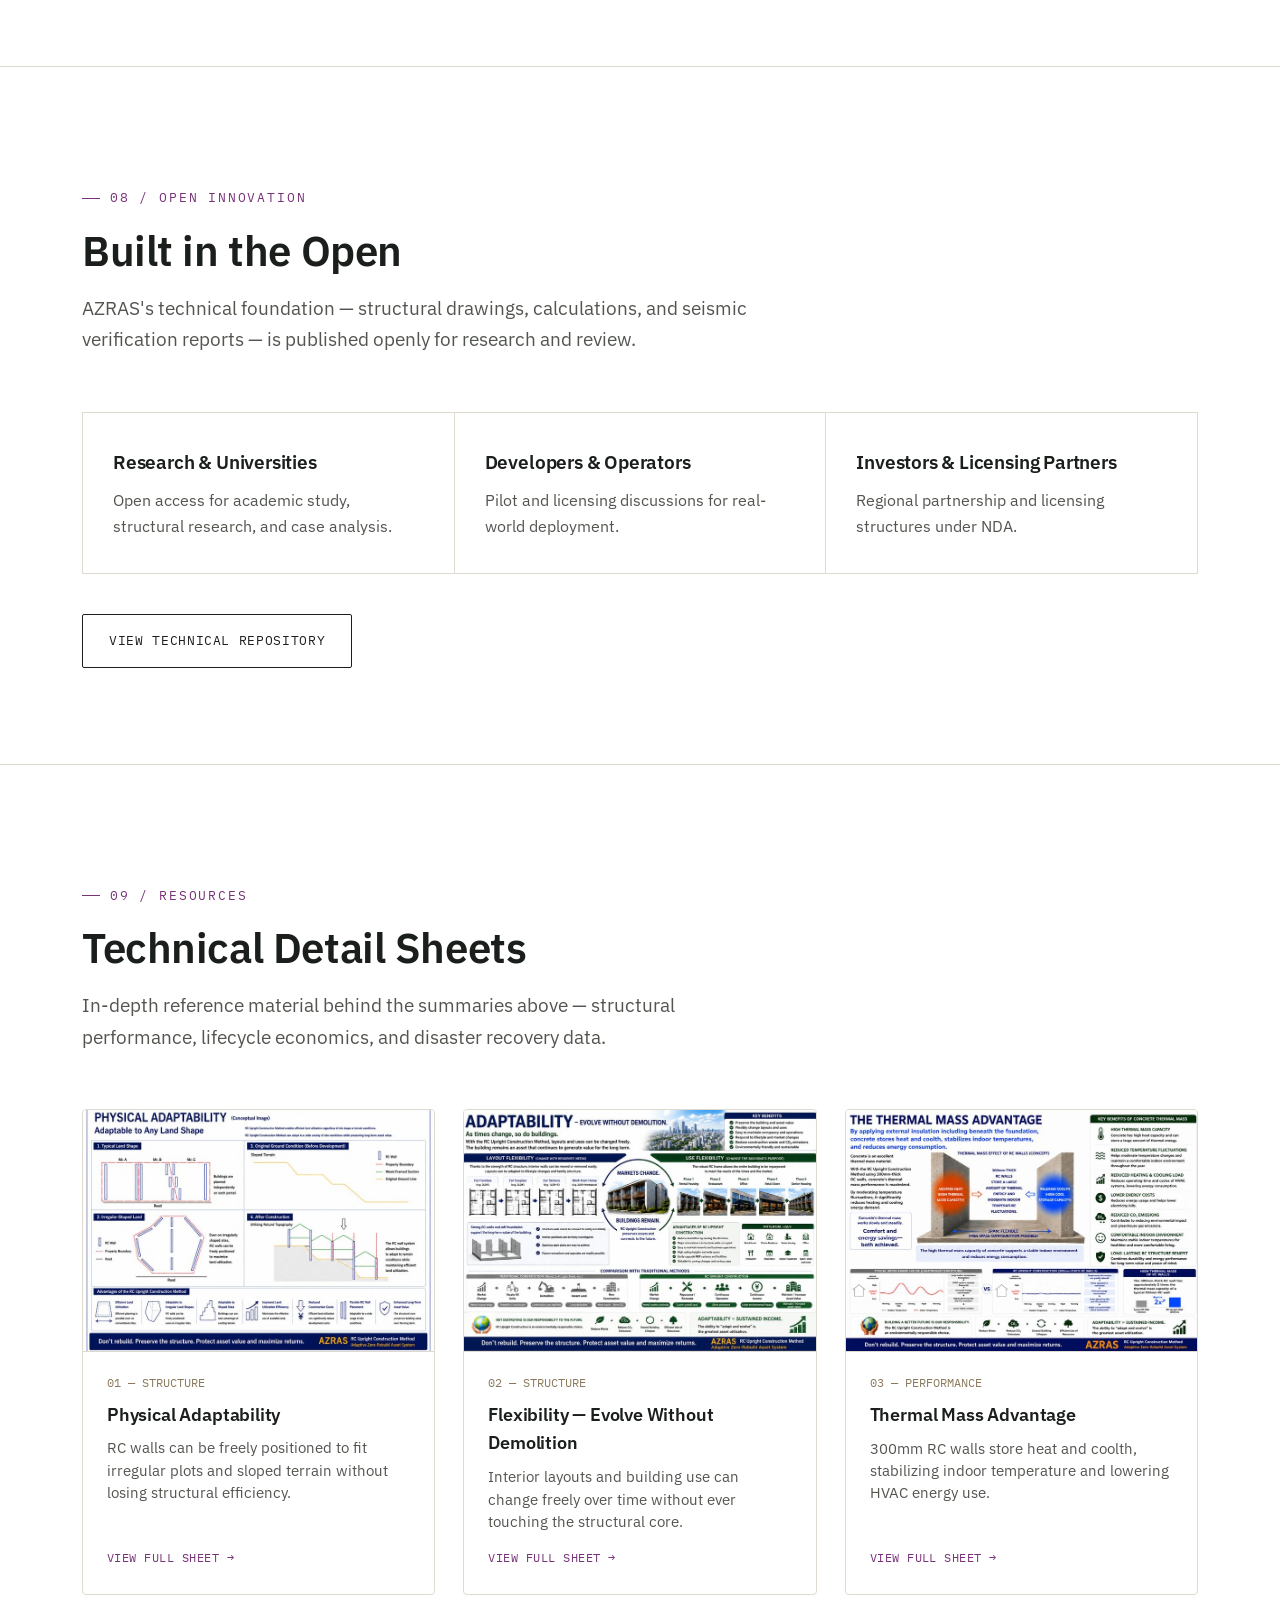
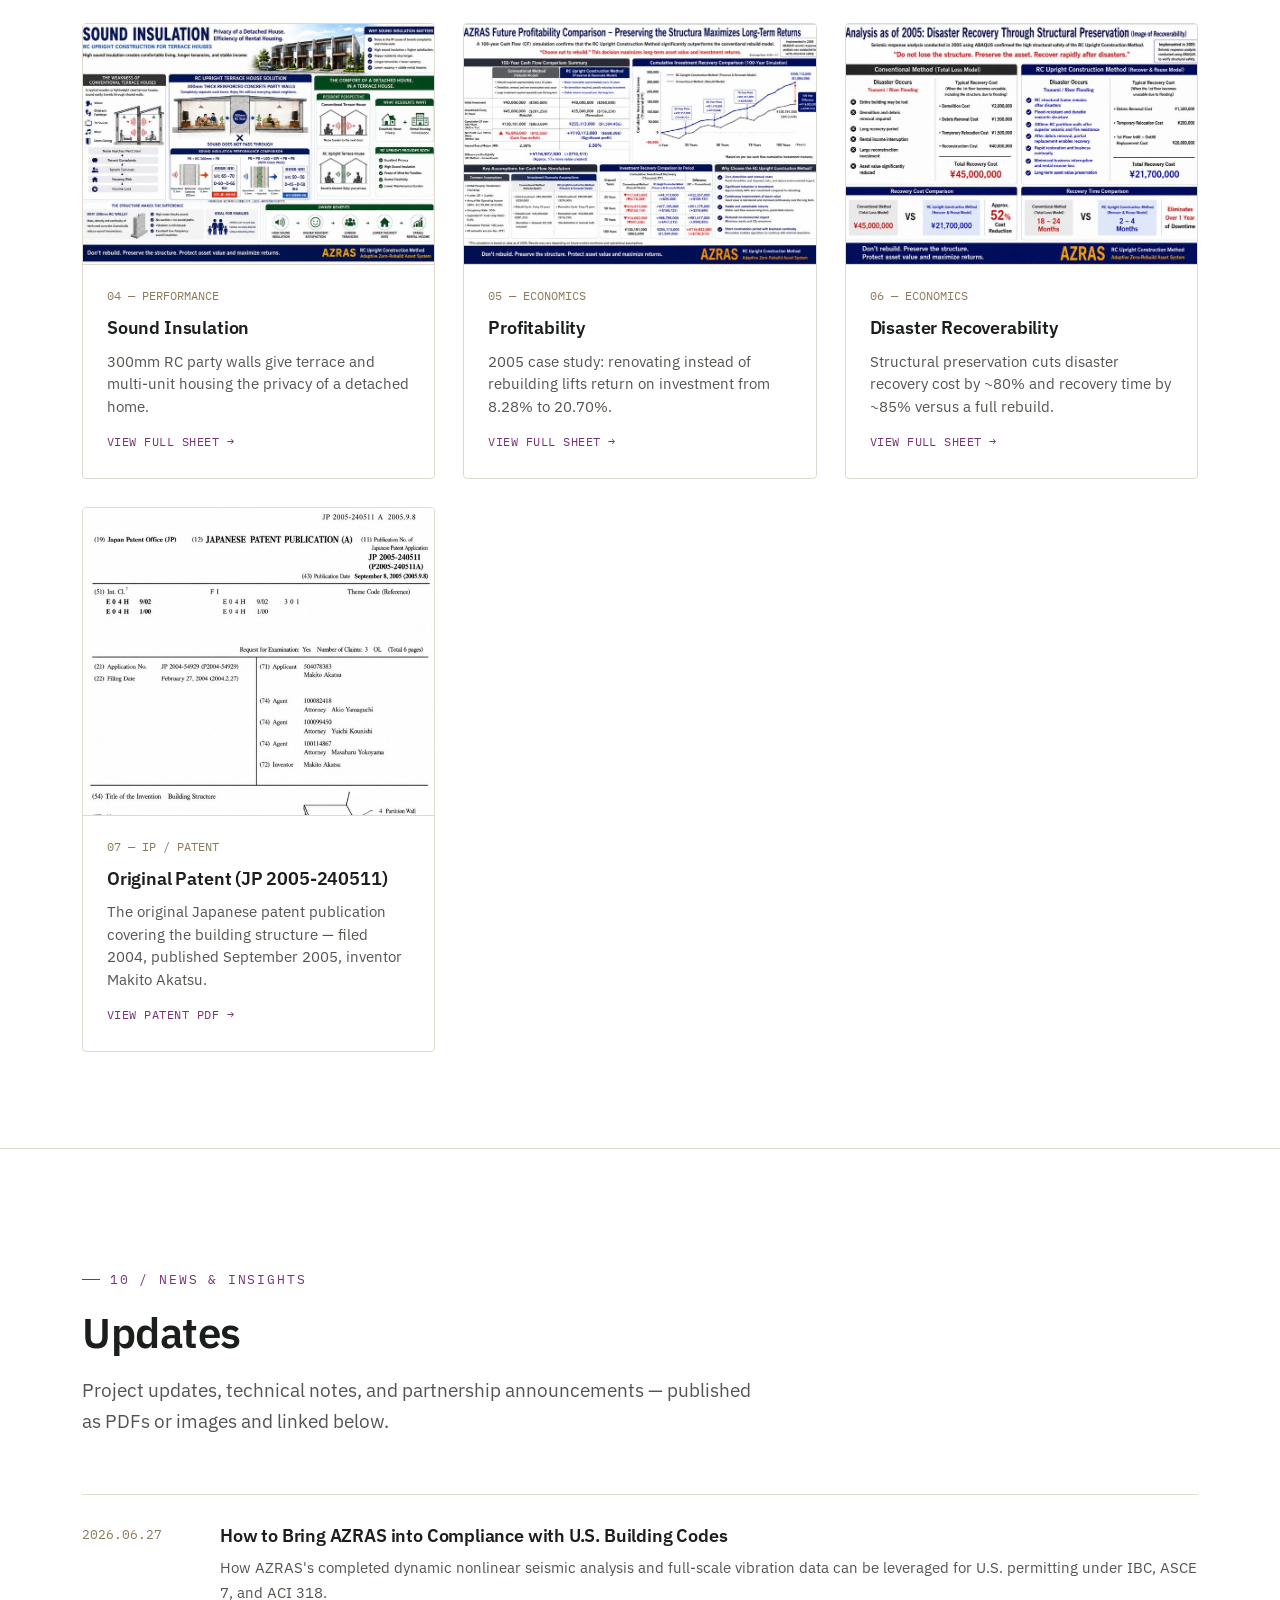
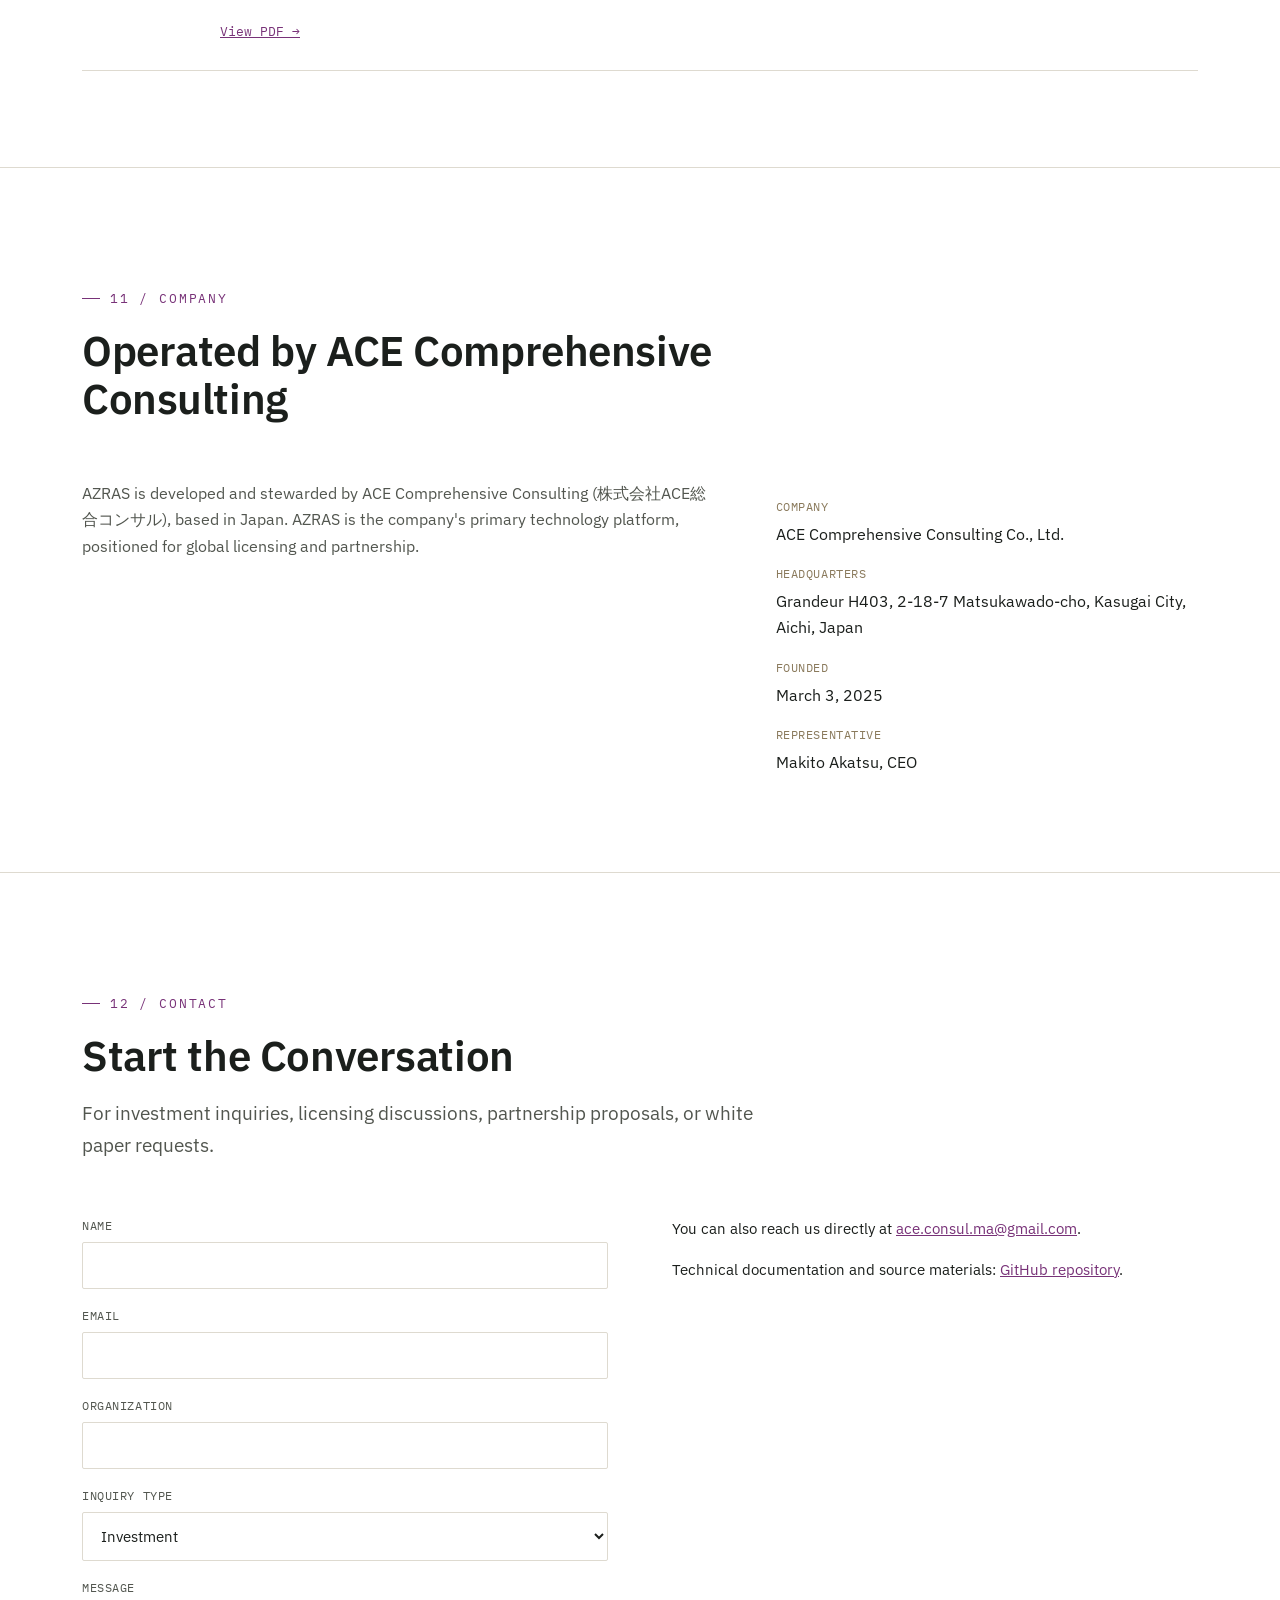
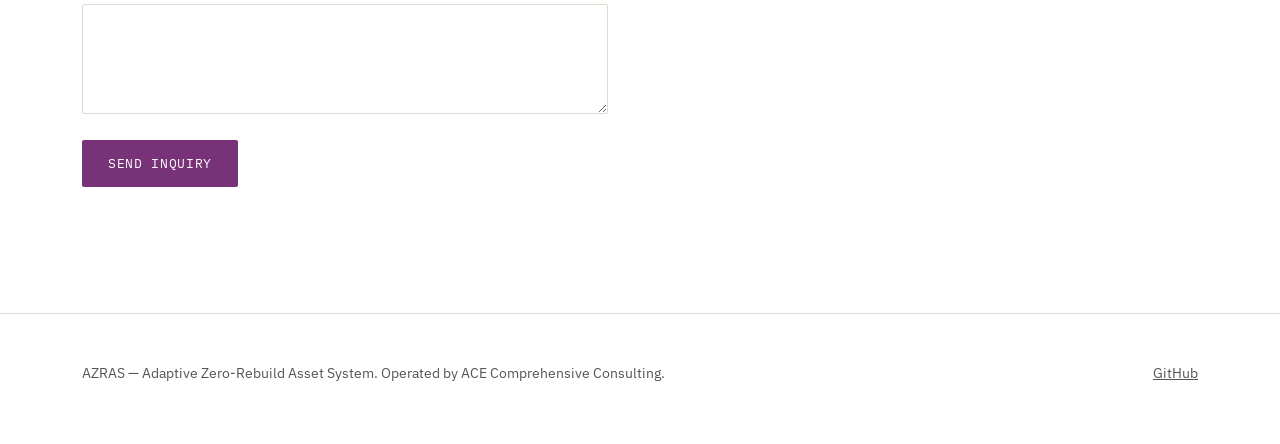
==== commit 45491854: "Add files via upload" ====
--- a/index.html
+++ b/index.html
@@ -756,6 +756,77 @@
 
 @media (prefers-reduced-motion: reduce){
   html{scroll-behavior:auto;}
+}
+
+/* ============ VISION ============ */
+.hero-vision{
+  margin-top:10px;
+  font-size:15.5px;
+  font-style:italic;
+  color:rgba(255,255,255,0.65);
+  max-width:500px;
+  line-height:1.6;
+}
+.vision-block{
+  margin:2.5rem 0 3rem;
+  padding:2rem 2.2rem;
+  background:rgba(120,50,120,0.05);
+  border-left:3px solid var(--core);
+  border-radius:4px;
+}
+.vision-block .vision-intro{
+  margin-bottom:1.5rem;
+}
+.vision-block .vision-intro h3{
+  font-size:1.05rem;
+  color:var(--core);
+  margin-bottom:0.4rem;
+}
+.vision-block .vision-intro p{
+  font-size:0.95rem;
+  color:var(--ink-soft);
+  line-height:1.75;
+}
+.vision-timeline{
+  display:flex;
+  flex-wrap:wrap;
+  align-items:flex-start;
+  gap:0.4rem 0.6rem;
+  margin:1.5rem 0;
+}
+.vt-item{
+  display:flex;
+  align-items:flex-start;
+  gap:0.45rem;
+  flex:1 1 120px;
+  min-width:110px;
+}
+.vt-icon{font-size:1.25rem;line-height:1;margin-top:2px;}
+.vt-item strong{display:block;font-size:0.82rem;color:var(--ink);margin-bottom:2px;}
+.vt-item p{font-size:0.78rem;color:var(--ink-soft);line-height:1.5;margin:0;}
+.vt-arrow{font-size:1.1rem;color:var(--core);padding-top:3px;flex-shrink:0;}
+.vision-circular h3{
+  font-size:1.05rem;
+  color:var(--core);
+  margin-bottom:0.4rem;
+}
+.vision-circular p{
+  font-size:0.95rem;
+  color:var(--ink-soft);
+  line-height:1.75;
+}
+.vision-quote{
+  font-style:italic;
+  color:var(--core);
+  border-top:1px solid var(--line);
+  padding-top:0.7rem;
+  margin-top:0.7rem;
+  line-height:1.8;
+}
+@media(max-width:640px){
+  .vt-arrow{display:none;}
+  .vision-timeline{flex-direction:column;}
+  .vision-block{padding:1.4rem 1.2rem;}
 }
 </style>
 </head>
@@ -796,6 +867,7 @@
     <div class="hero-divider"></div>
     <h1>Build Once. <em>Value Endures.</em></h1>
     <p class="sub">Zero rebuild. Value for 100 years ahead.</p>
+    <p class="hero-vision">A building that answers every shift in time —<br>from completion, through disaster, through renewal, for 200 years.</p>
     <div class="cta-row">
       <a href="#value" class="btn btn-primary">View Investment Case</a>
       <a href="#contact" class="btn btn-ghost">Request White Paper</a>
@@ -920,6 +992,45 @@
       <div class="eyebrow">02 / Philosophy</div>
       <h2>Five Principles of Asset Design</h2>
     </div>
+
+    <!-- Vision Block -->
+    <div class="vision-block">
+      <div class="vision-intro">
+        <h3>The 4D Architecture Concept</h3>
+        <p>AZRAS addresses not only the three spatial dimensions, but also the <strong>fourth dimension: time</strong>. A building with a permanent Skeleton can evolve — energy-efficiently — for 200 years or more.</p>
+      </div>
+      <div class="vision-timeline">
+        <div class="vt-item">
+          <span class="vt-icon">🏗️</span>
+          <div><strong>At Completion</strong><p>Energy-efficient, high-performance, long-life from Day 1.</p></div>
+        </div>
+        <div class="vt-arrow">→</div>
+        <div class="vt-item">
+          <span class="vt-icon">🏢</span>
+          <div><strong>Daily Operation</strong><p>AI and building systems optimize in real time.</p></div>
+        </div>
+        <div class="vt-arrow">→</div>
+        <div class="vt-item">
+          <span class="vt-icon">🆘</span>
+          <div><strong>Disaster Recovery</strong><p>Restoration at −80% cost, −85% time.</p></div>
+        </div>
+        <div class="vt-arrow">→</div>
+        <div class="vt-item">
+          <span class="vt-icon">🔄</span>
+          <div><strong>Renewal</strong><p>Preserve the core; replace interior and exterior across generations.</p></div>
+        </div>
+        <div class="vt-arrow">→</div>
+        <div class="vt-item">
+          <span class="vt-icon">🌍</span>
+          <div><strong>Social Adaptation</strong><p>Flexible response to changes in use, technology, and regulation.</p></div>
+        </div>
+      </div>
+      <div class="vision-circular">
+        <h3>Toward a Circular Building Ecosystem</h3>
+        <p>The AZRAS vision extends far beyond a single long-life building. Infill and outfill components are manufactured in factories, removed components return for reconditioning, and regenerated components are supplied to other AZRAS buildings — creating a near-zero-waste <strong>circular flow of building materials</strong>.</p>
+        <p class="vision-quote">Buildings shift from being <em>consumers of resources</em><br>to becoming <em>platforms that circulate resources</em>.</p>
+      </div>
+    </div><!-- /.vision-block -->
     <div class="grid grid-3">
       <div class="cell"><h3>Adaptability</h3><p>Both the interior (infill) and the exterior shell (outfill) can be reconfigured, replaced, or upgraded independently, without disturbing the structural core.</p></div>
       <div class="cell"><h3>Circularity</h3><p>Infill materials are designed to be removed, recovered, and reused across renovation cycles.</p></div>
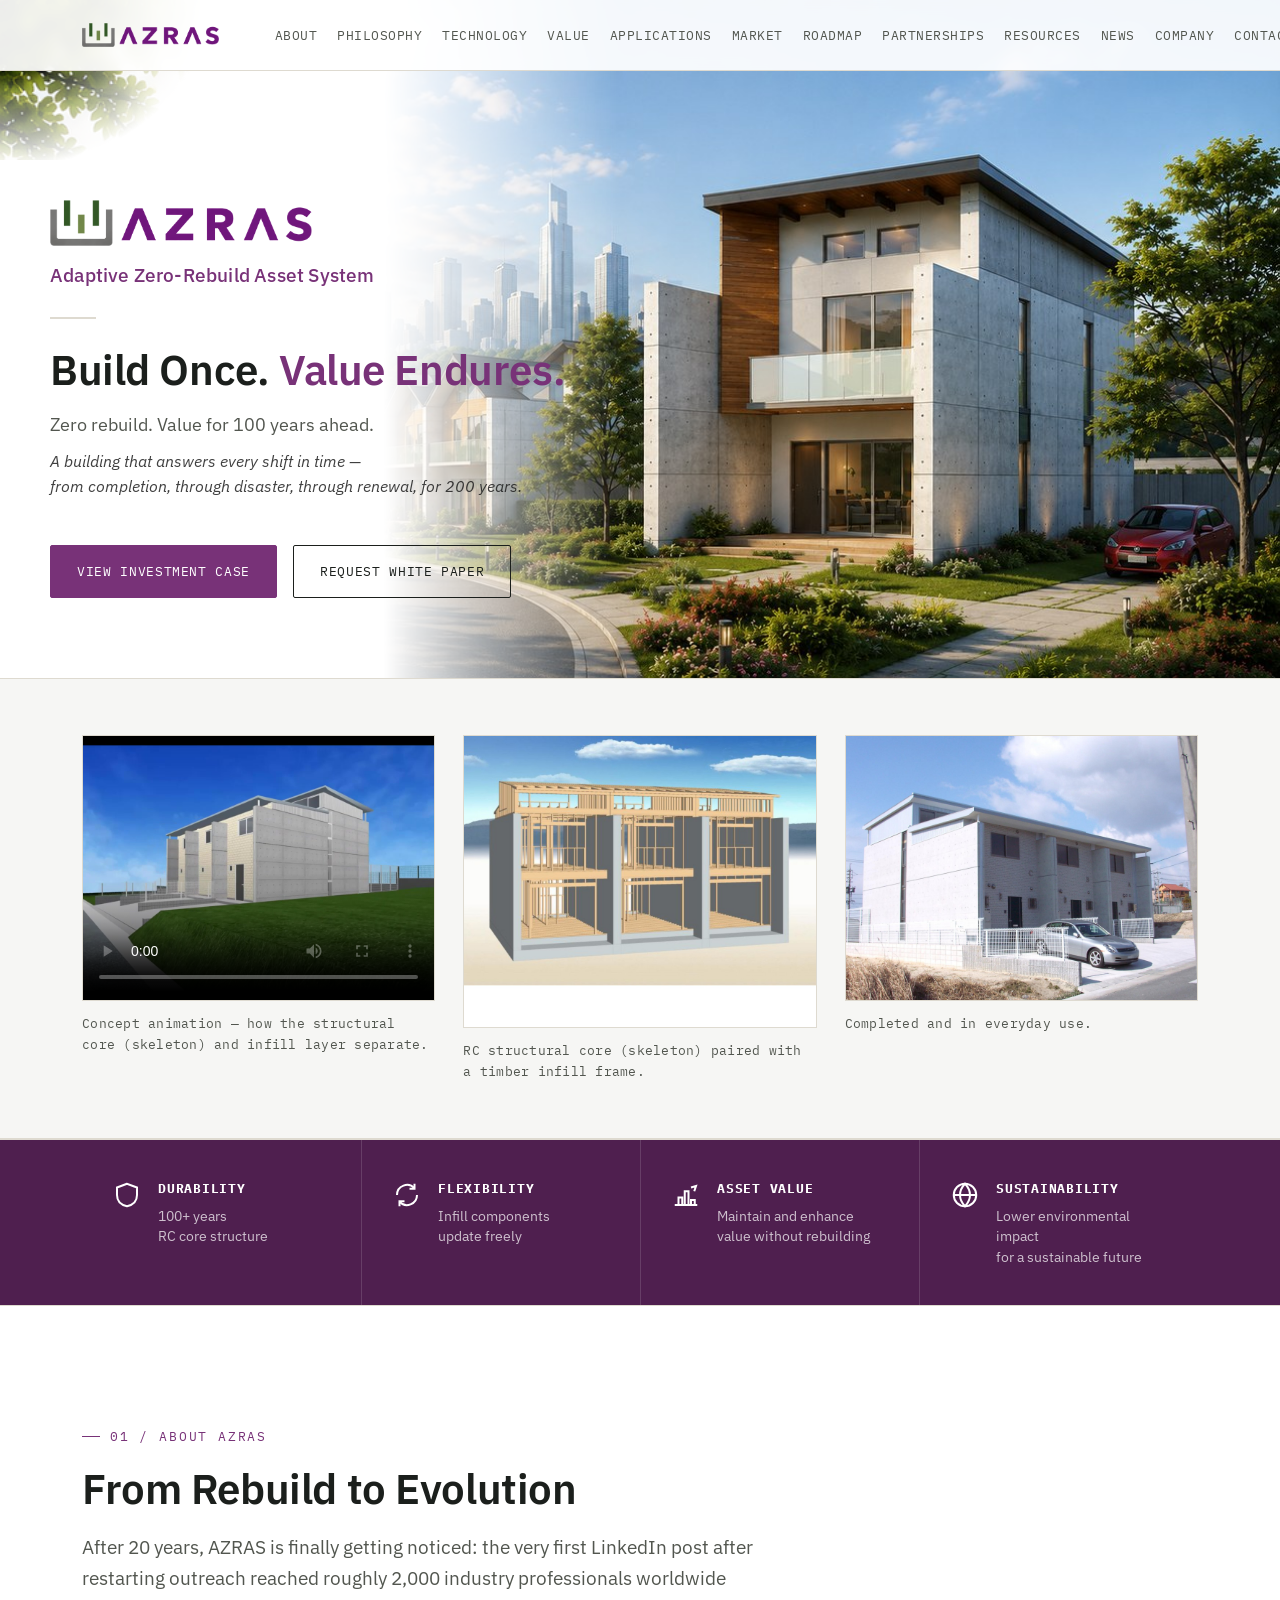
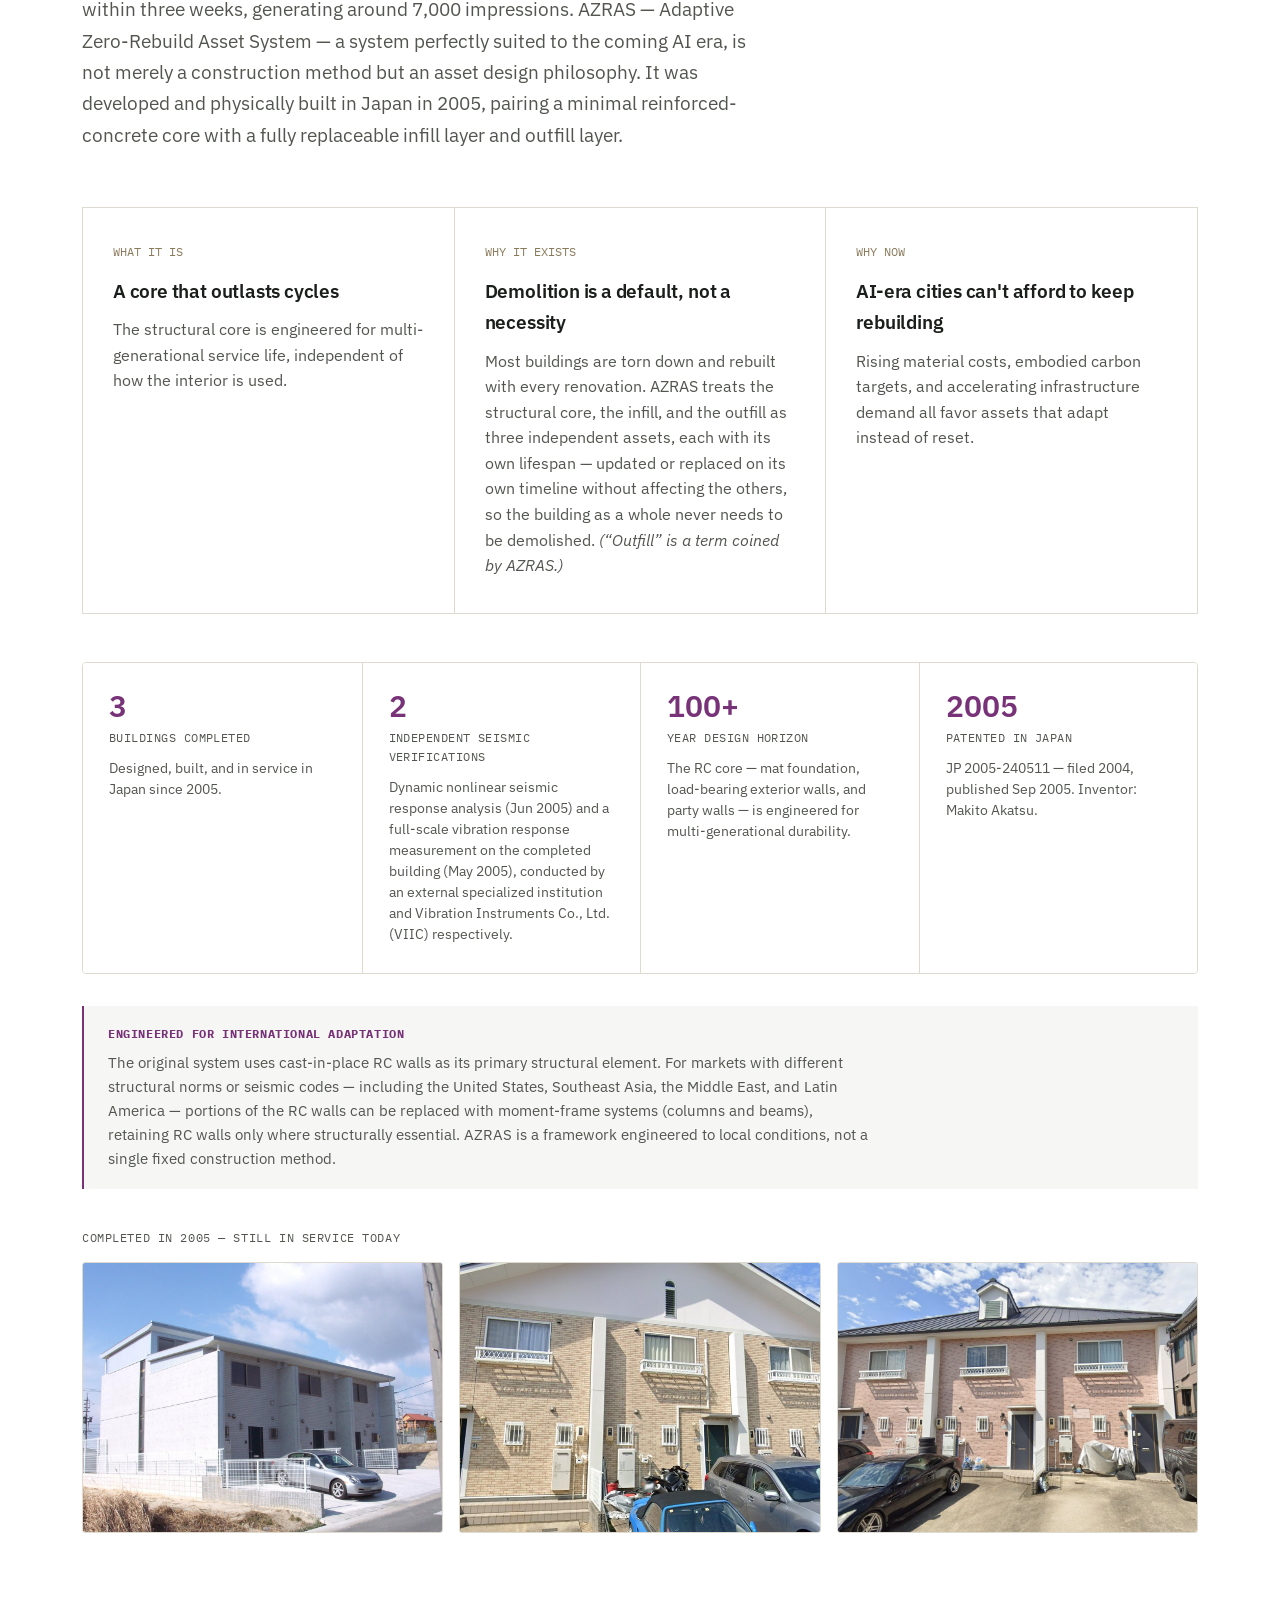
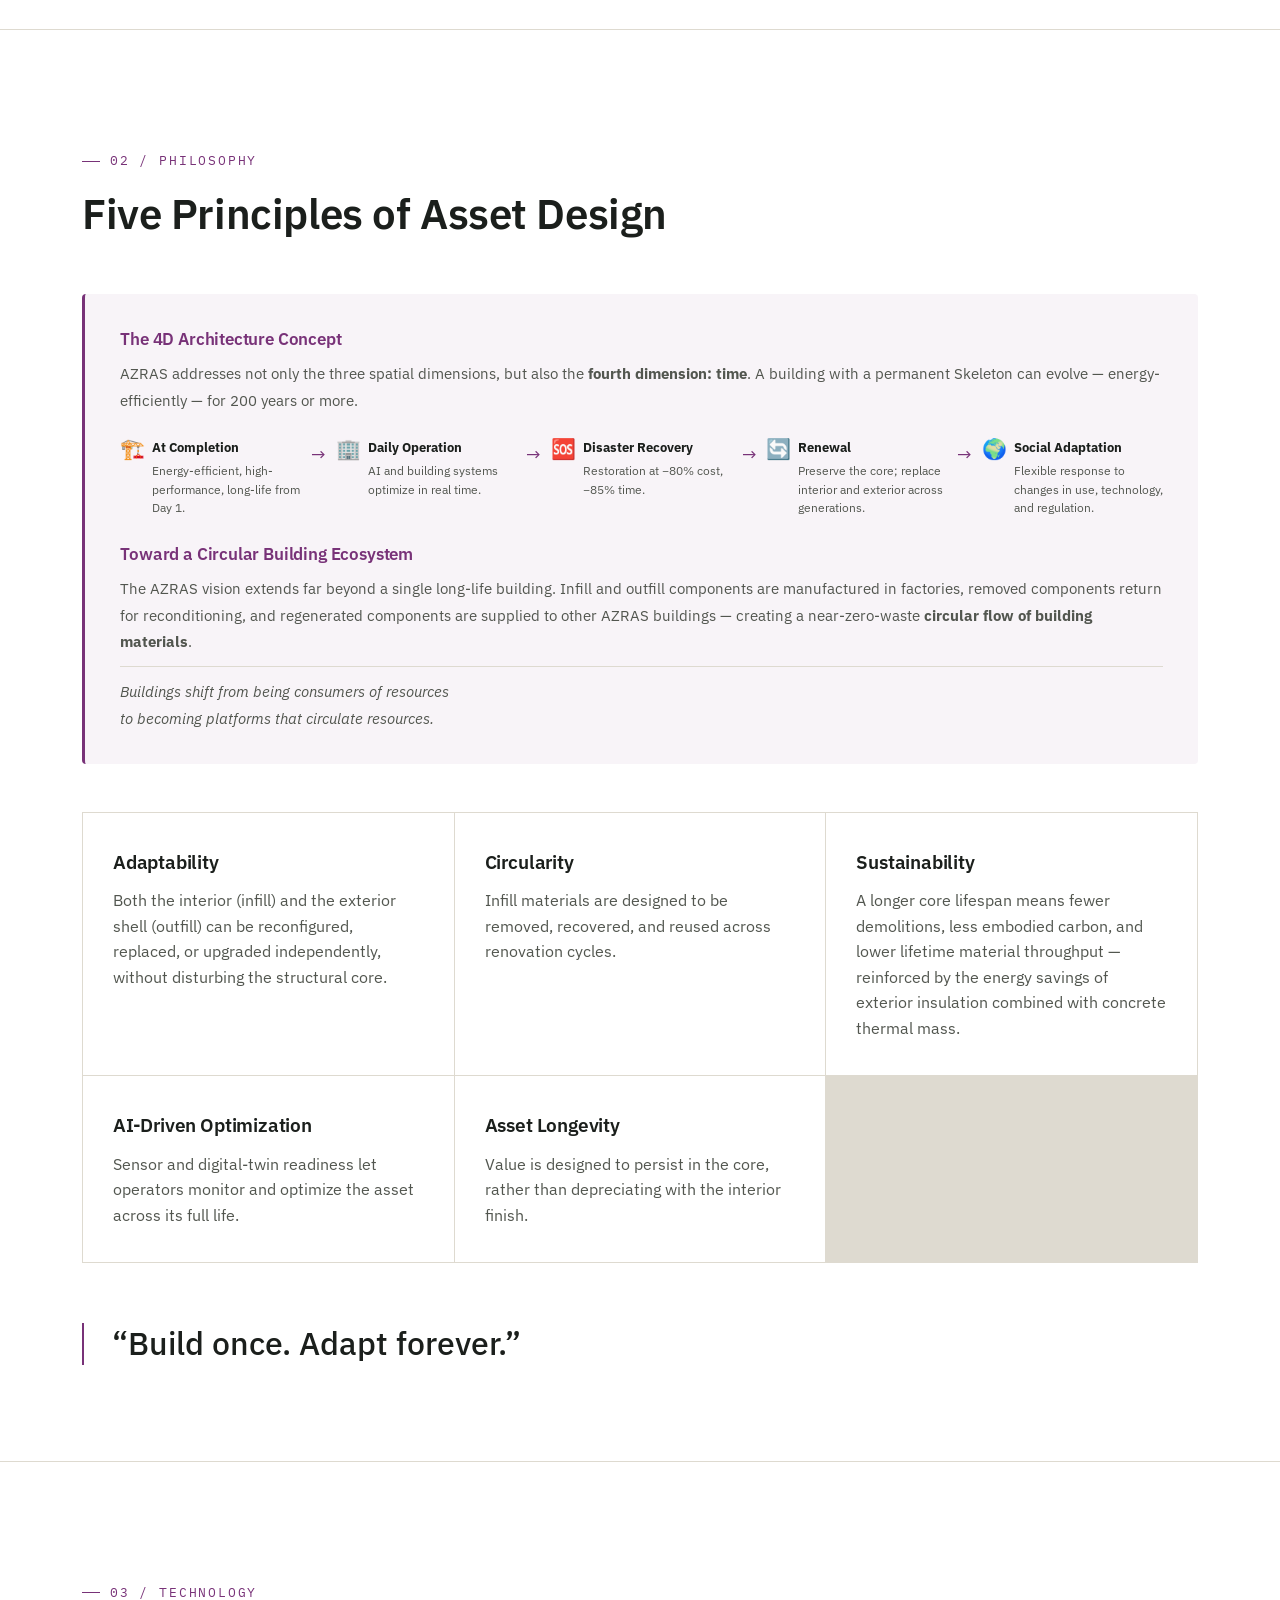
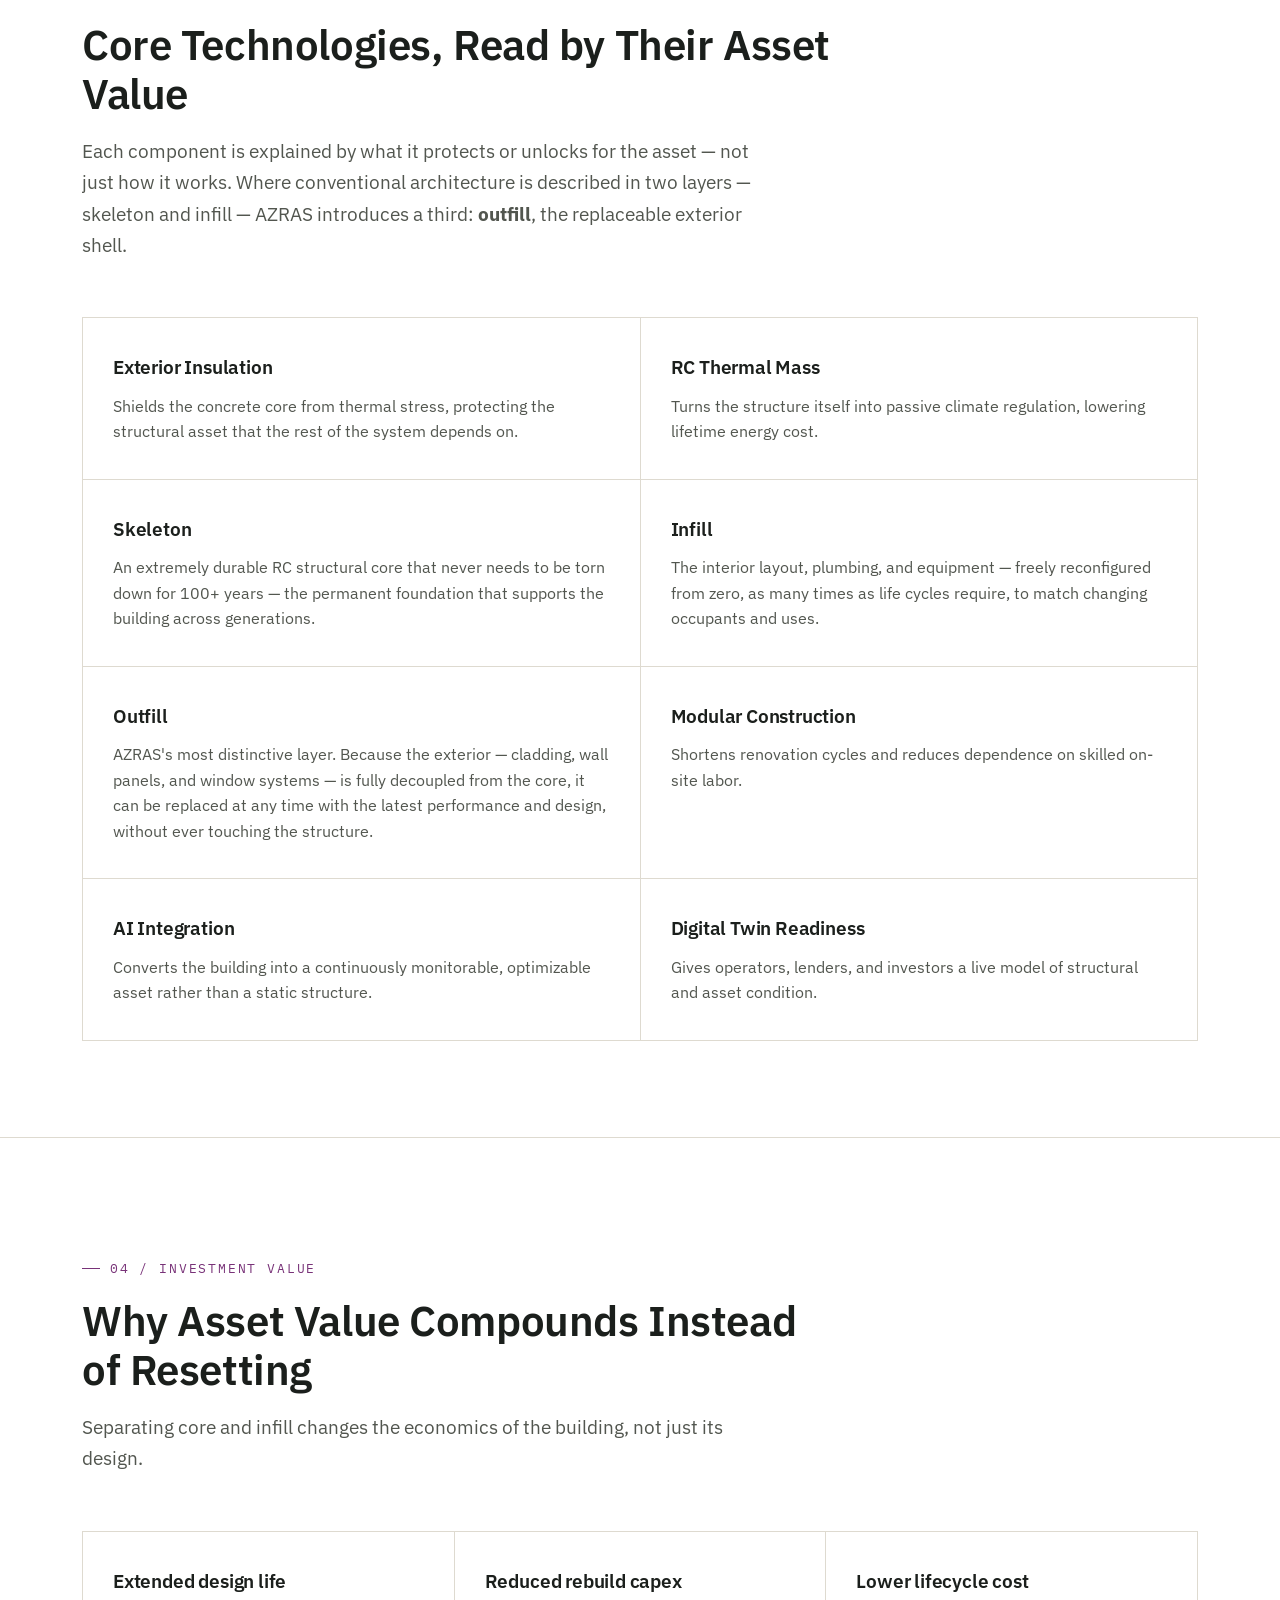
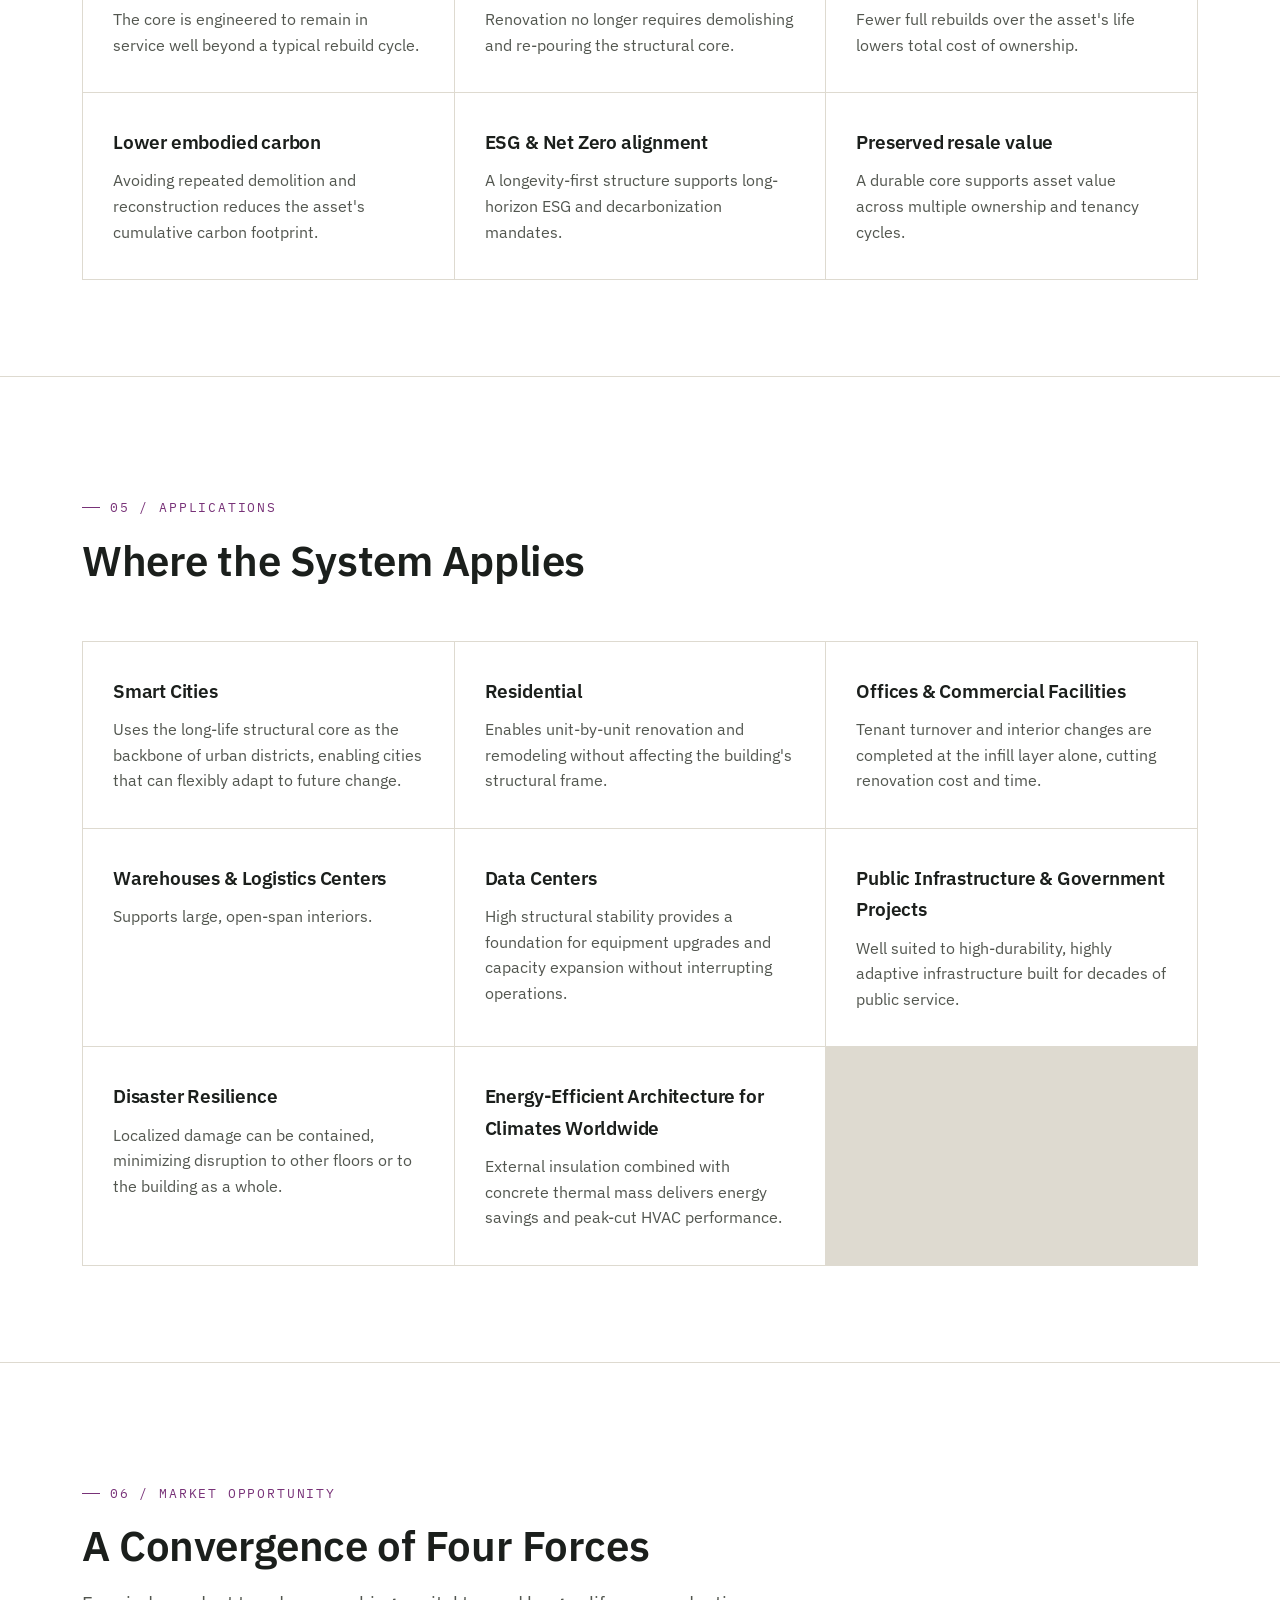
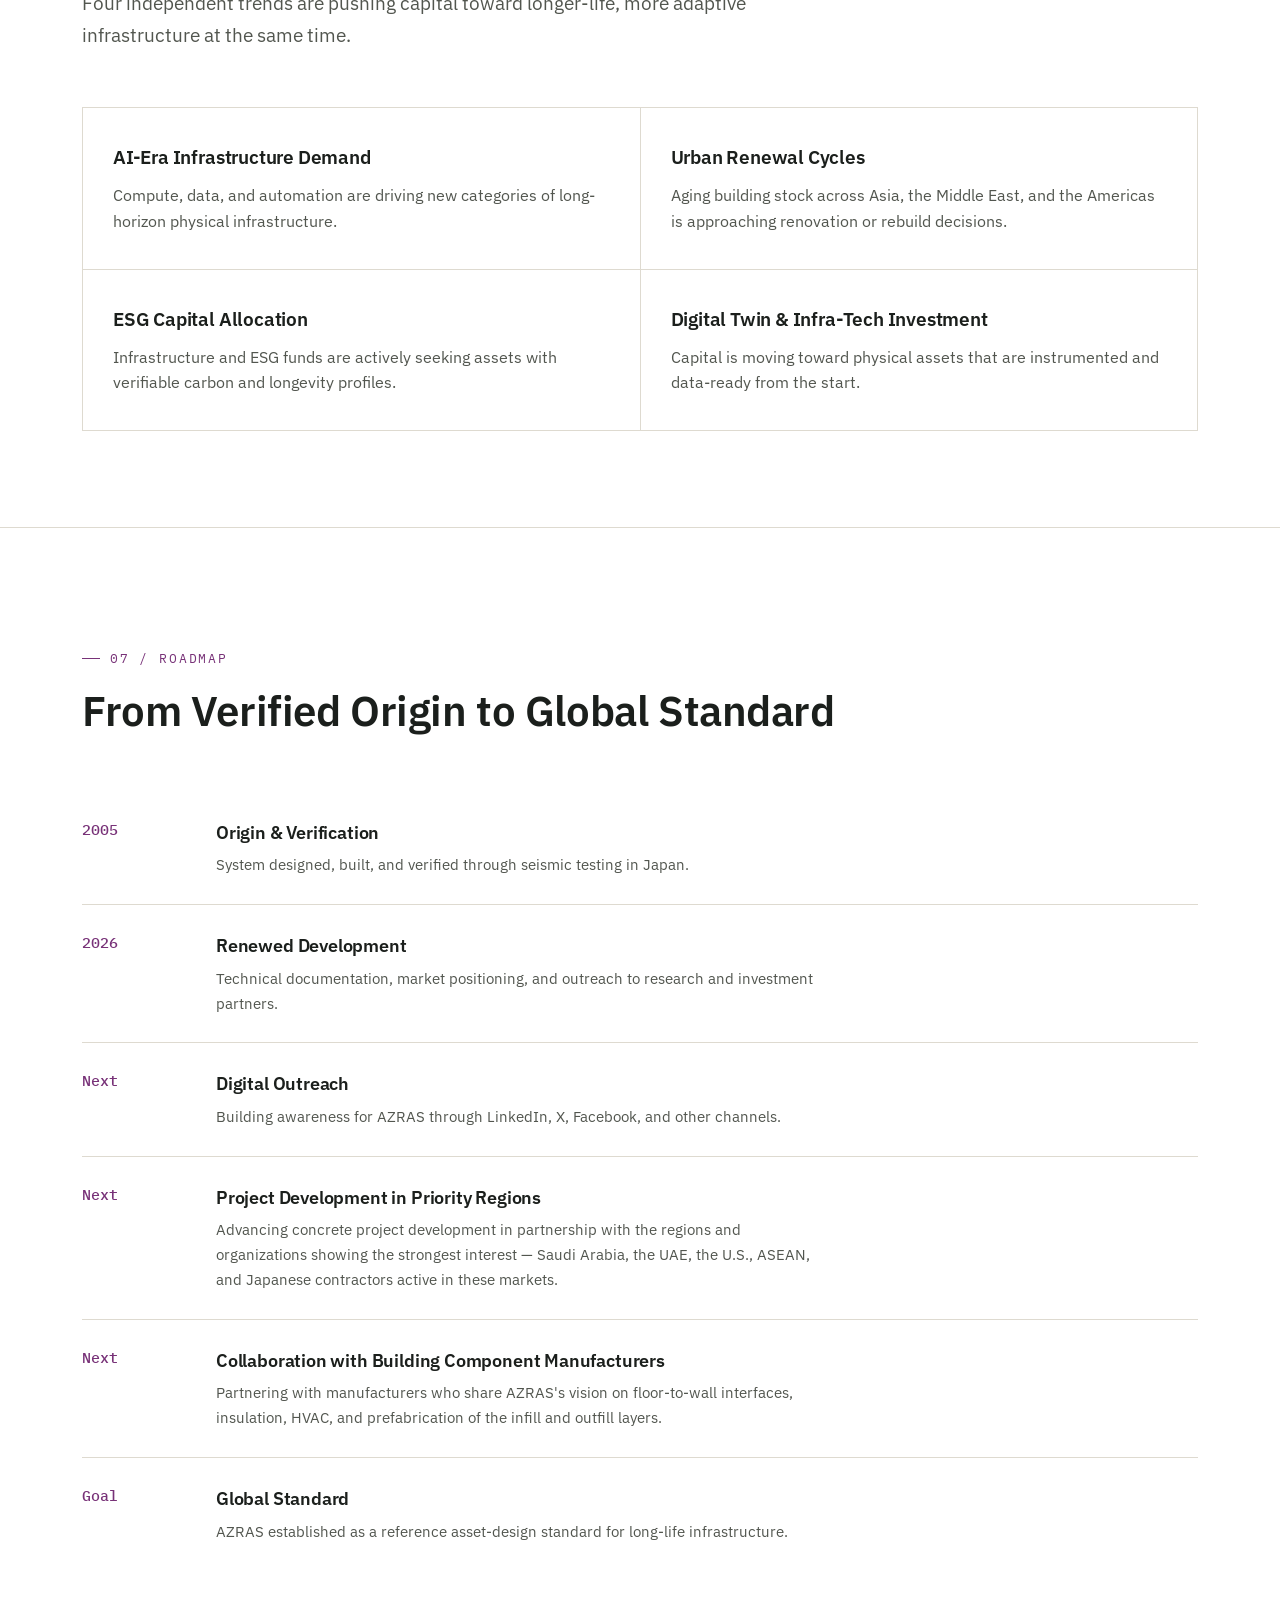
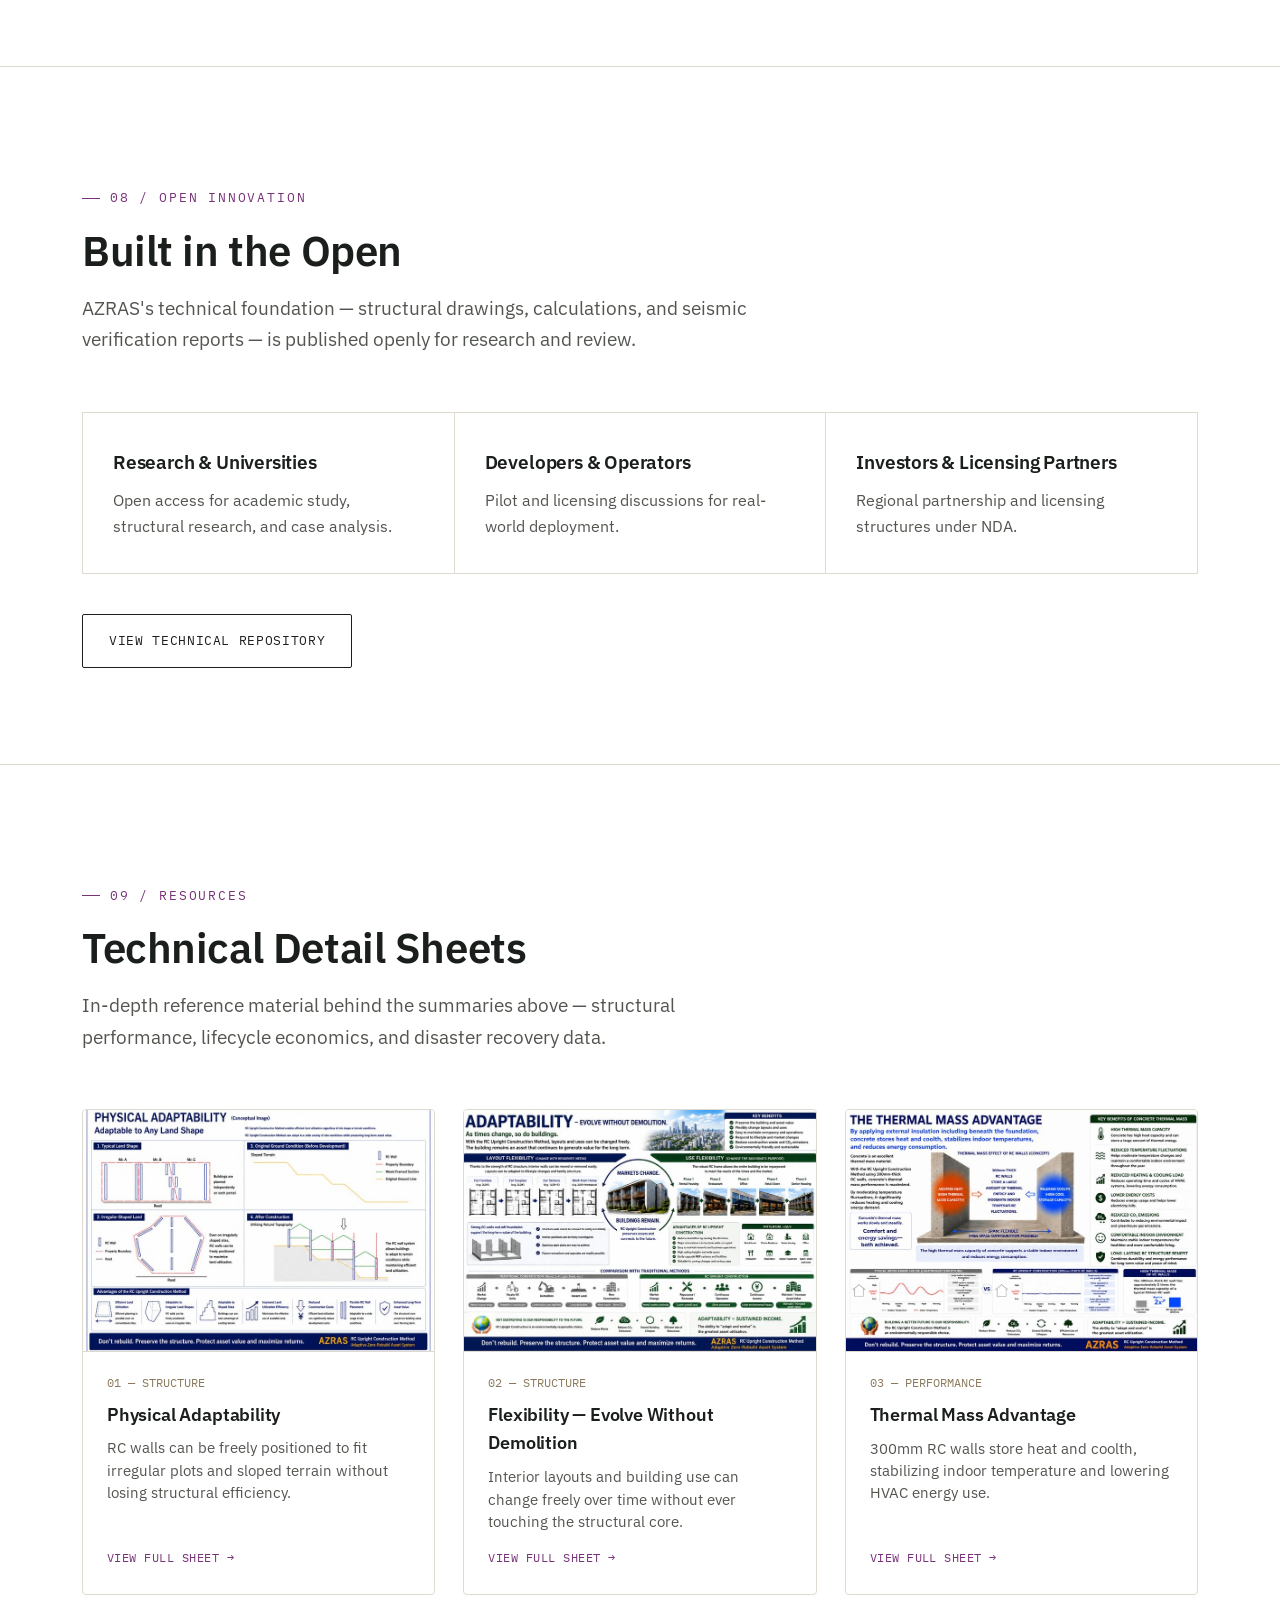
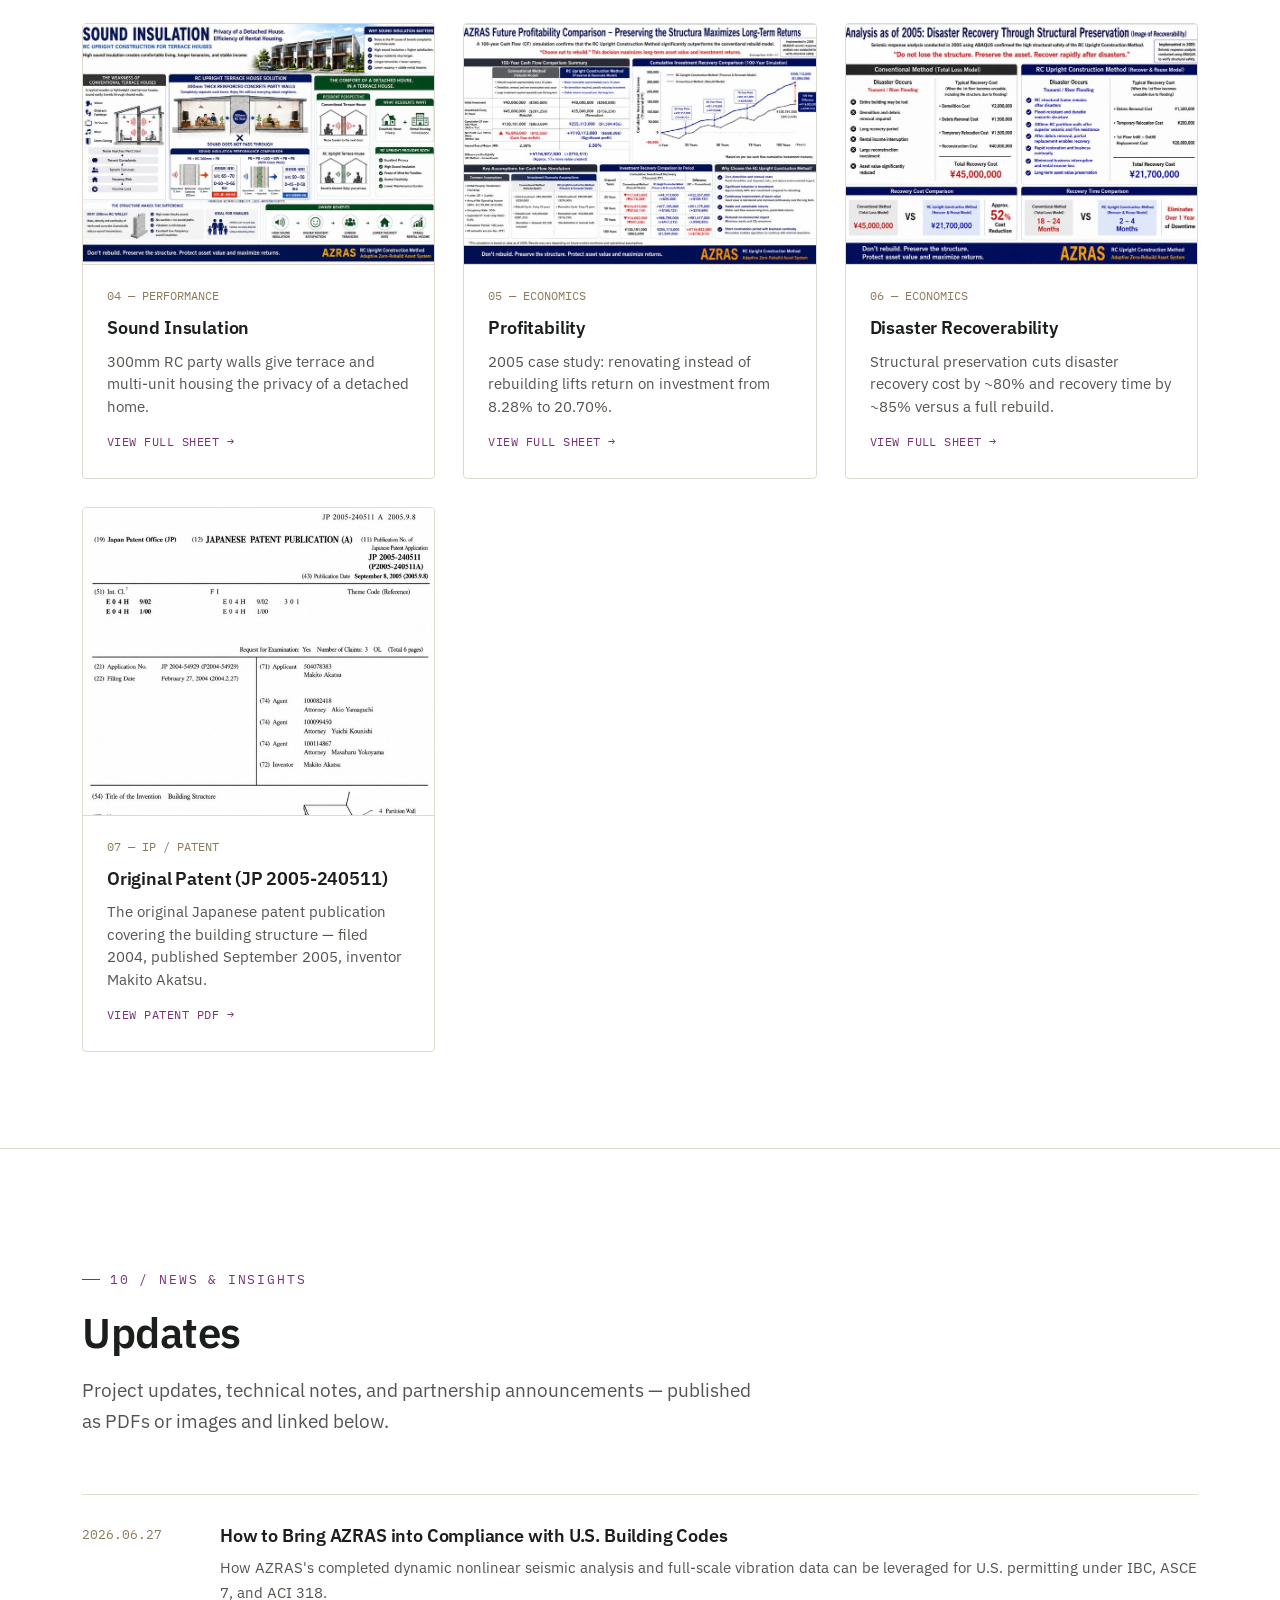
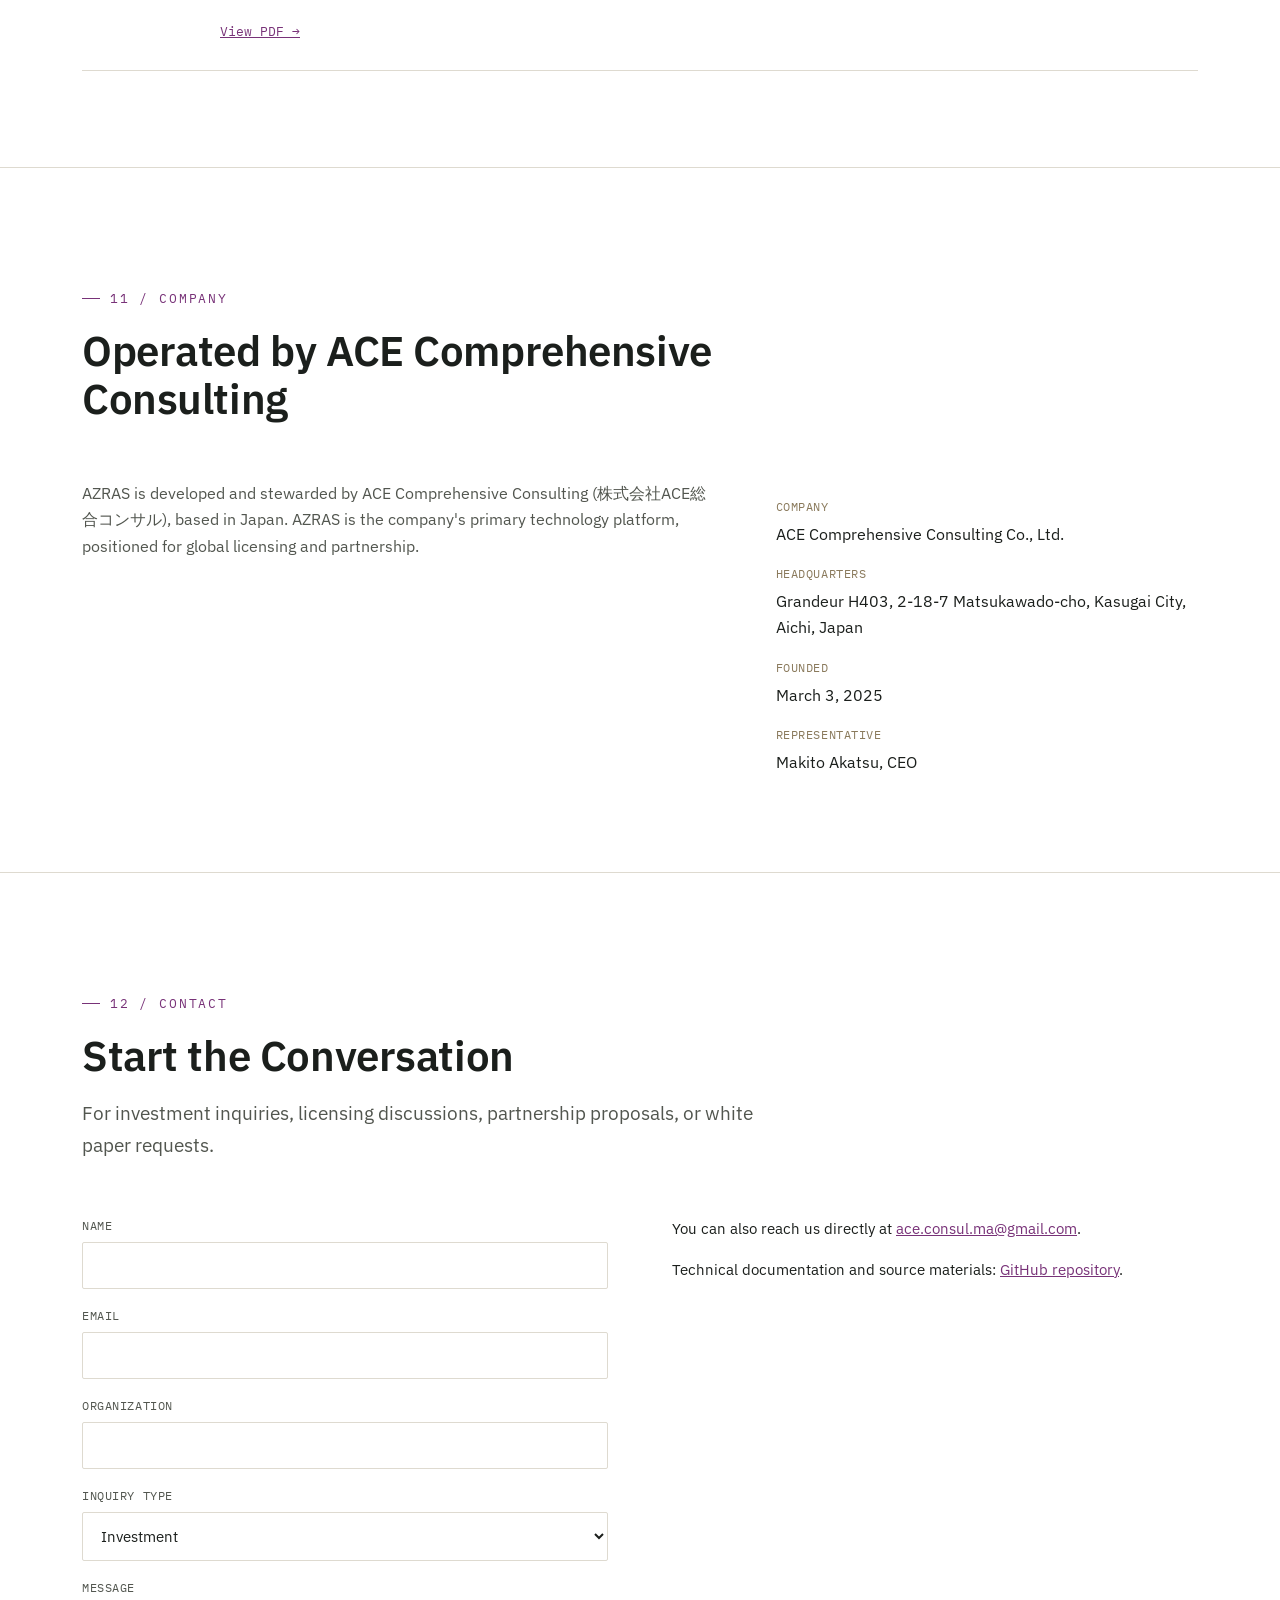
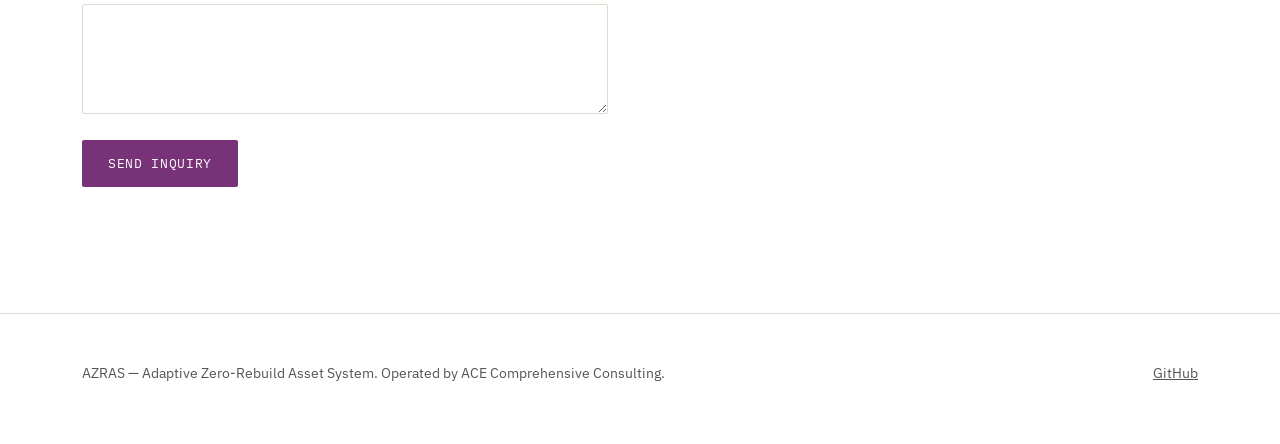
==== commit 749f5175: "Fix: hero-vision text color to dark" ====
--- a/index.html
+++ b/index.html
@@ -763,7 +763,7 @@
   margin-top:10px;
   font-size:15.5px;
   font-style:italic;
-  color:rgba(255,255,255,0.65);
+  color:rgba(30,30,30,0.85);
   max-width:500px;
   line-height:1.6;
 }
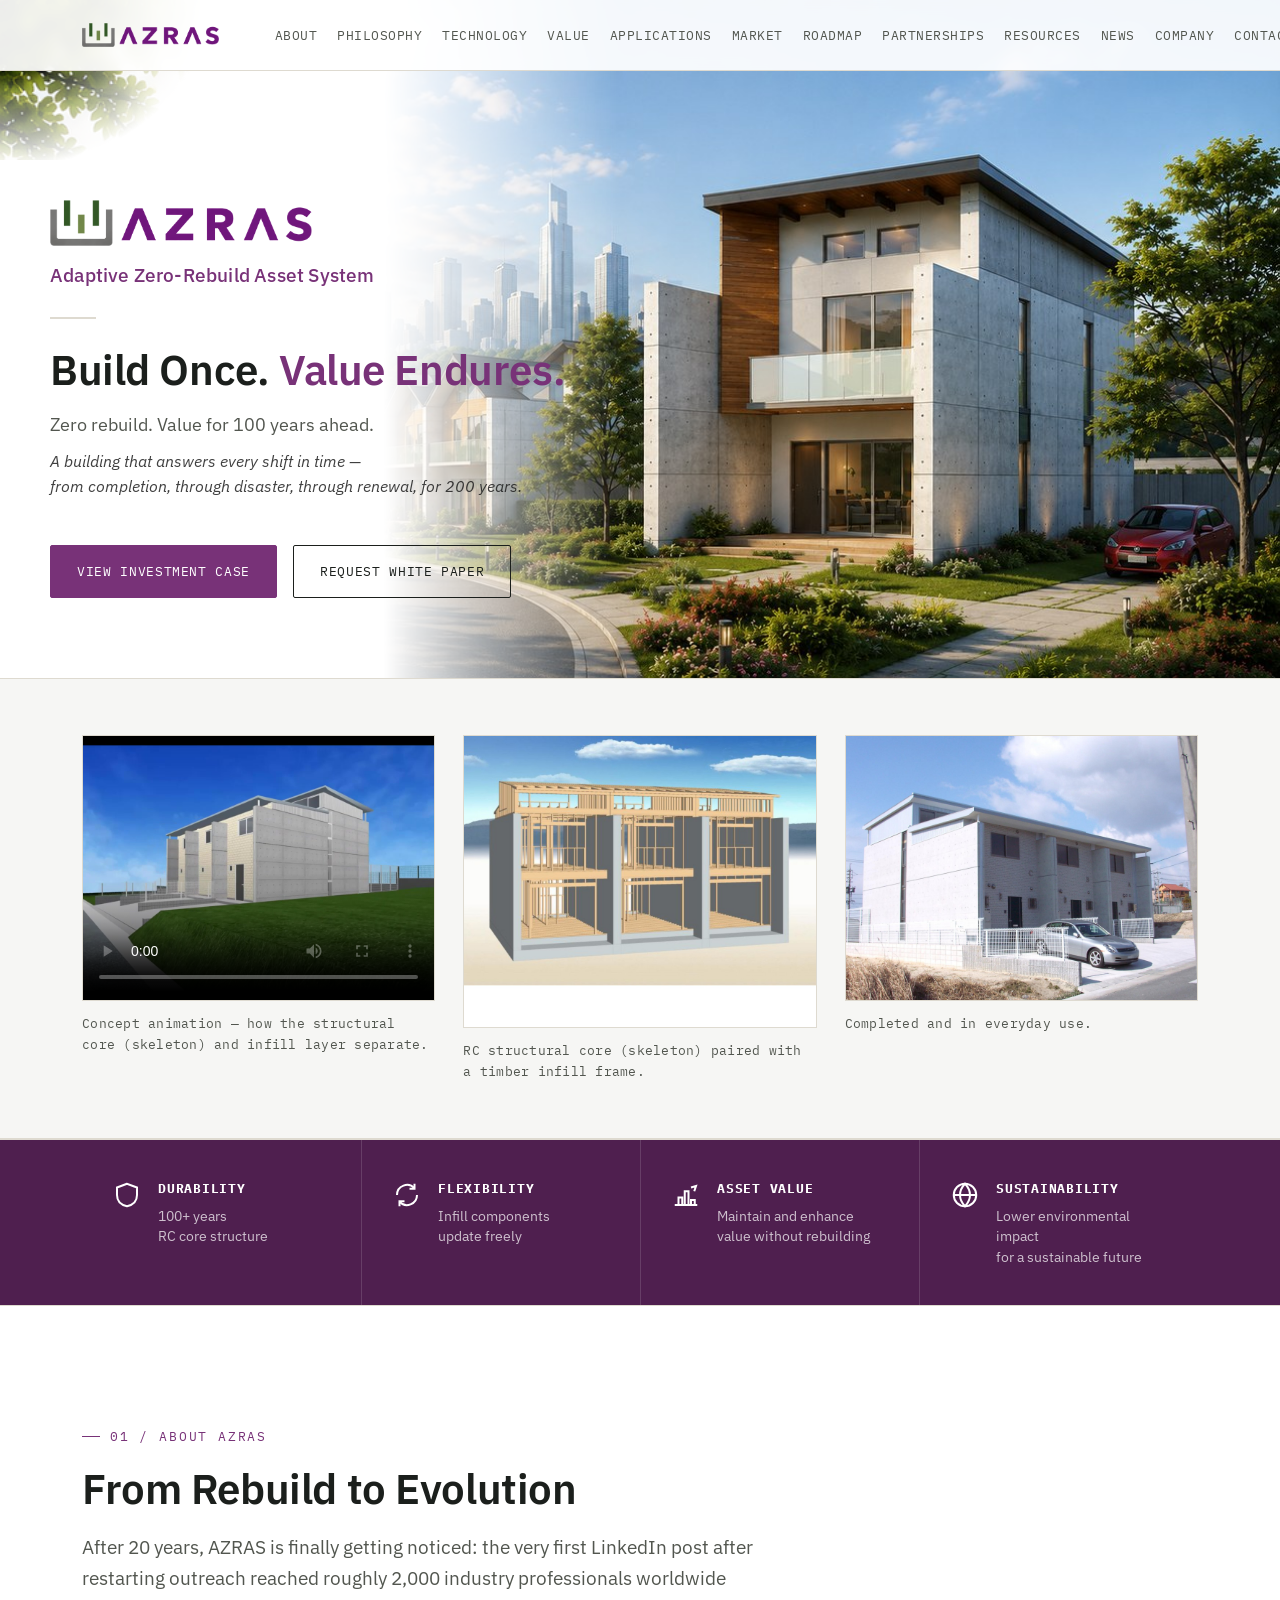
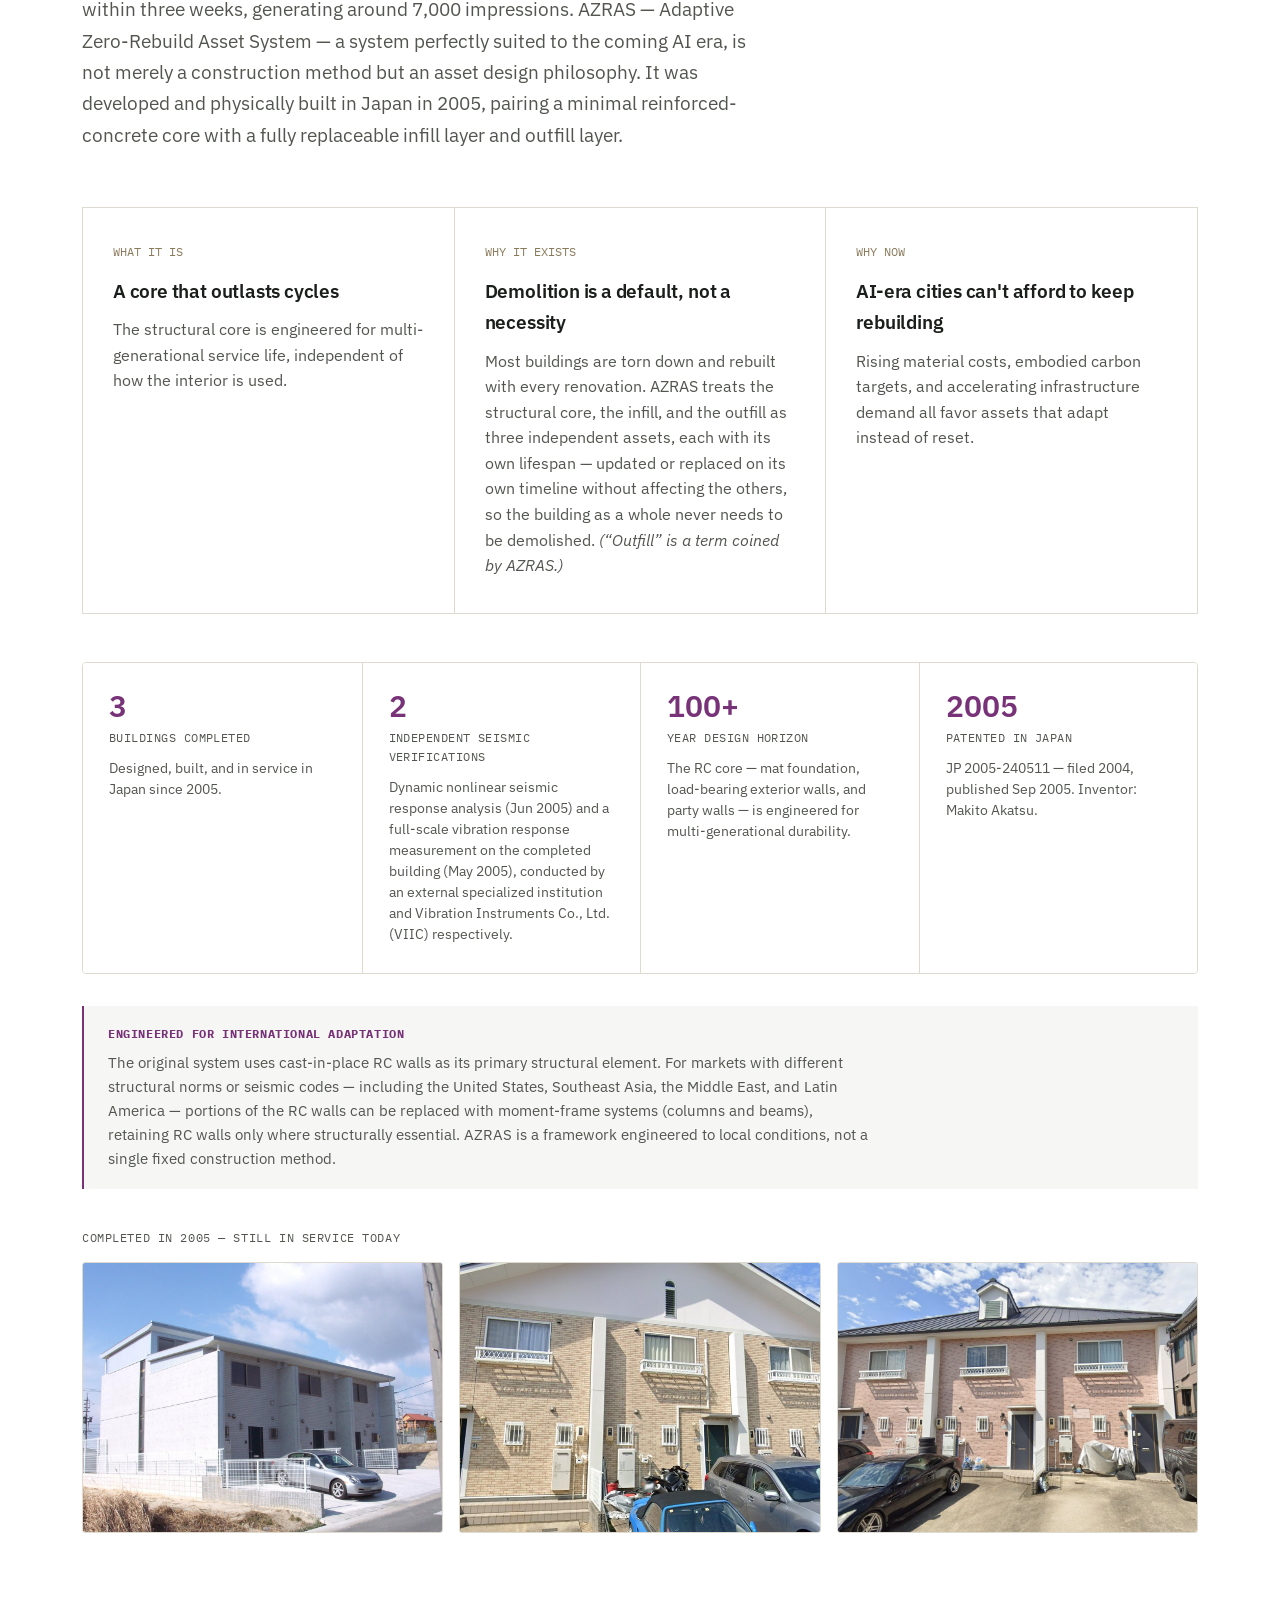
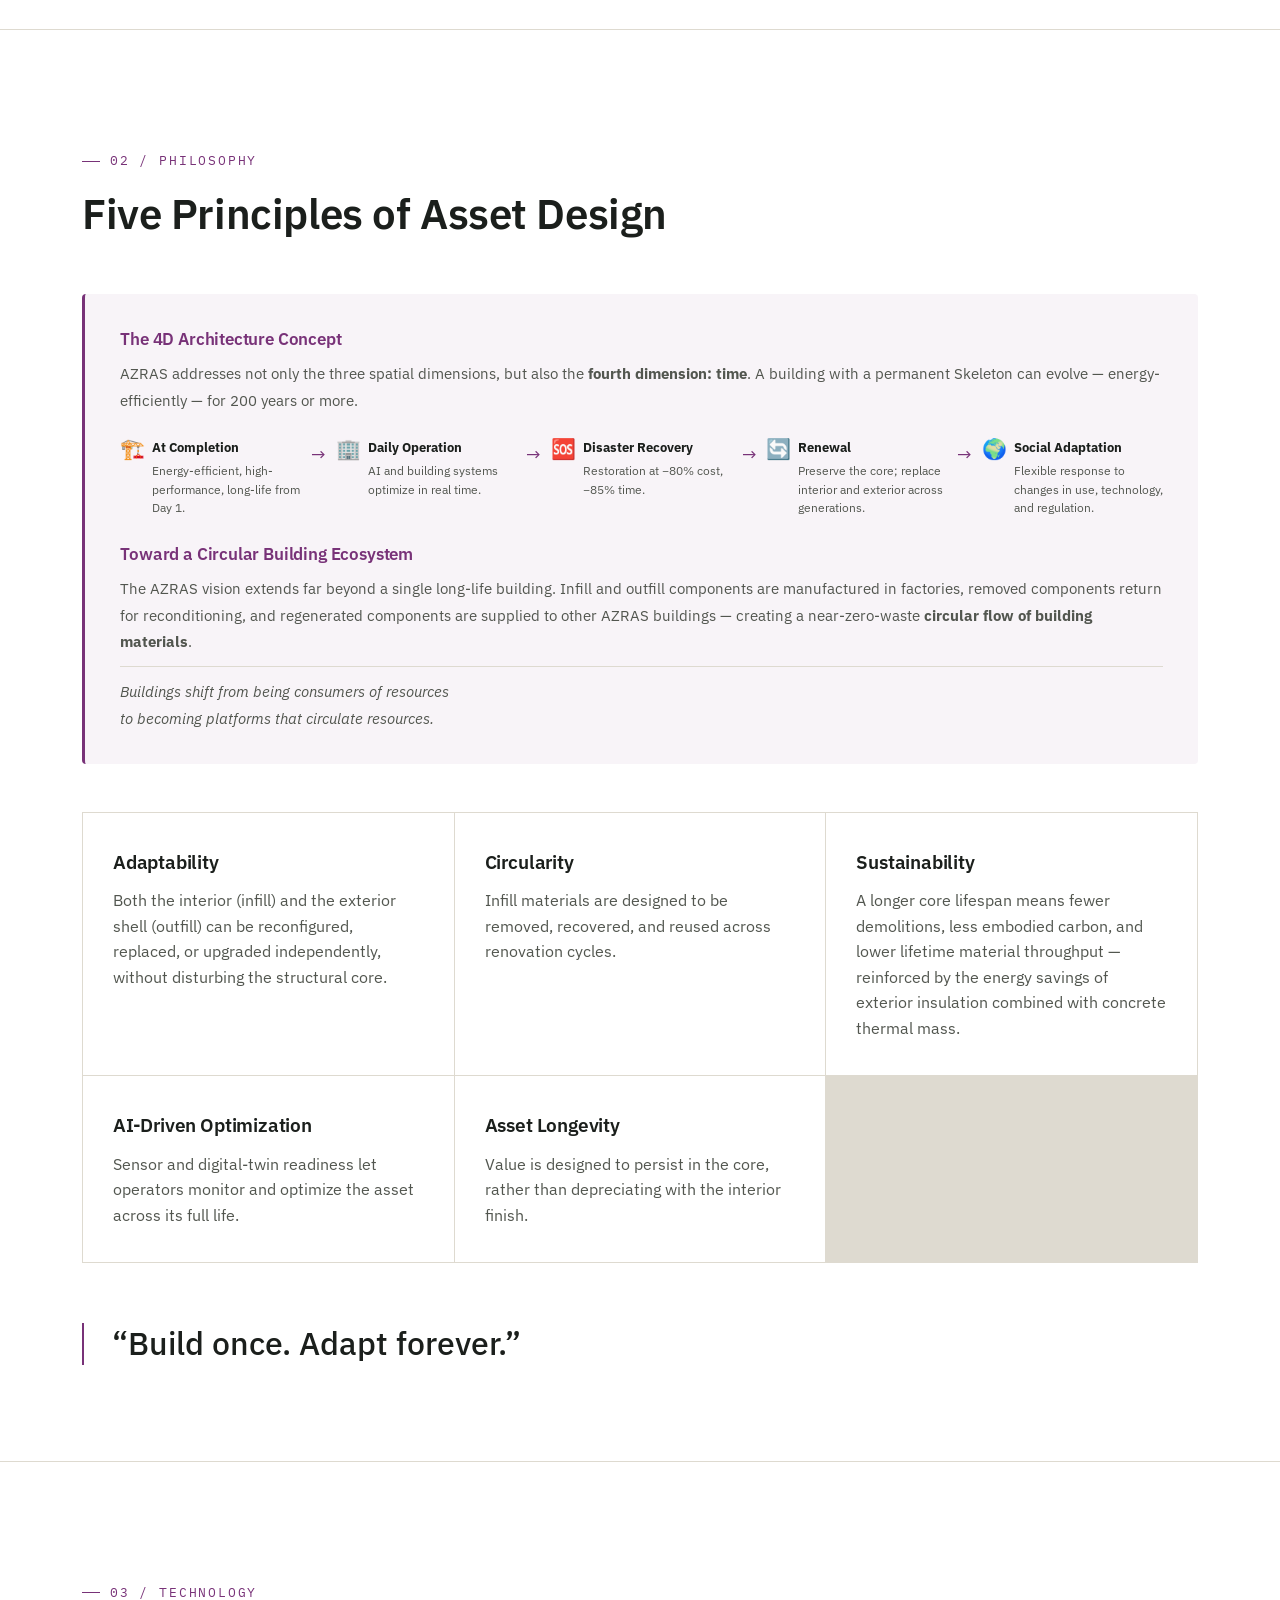
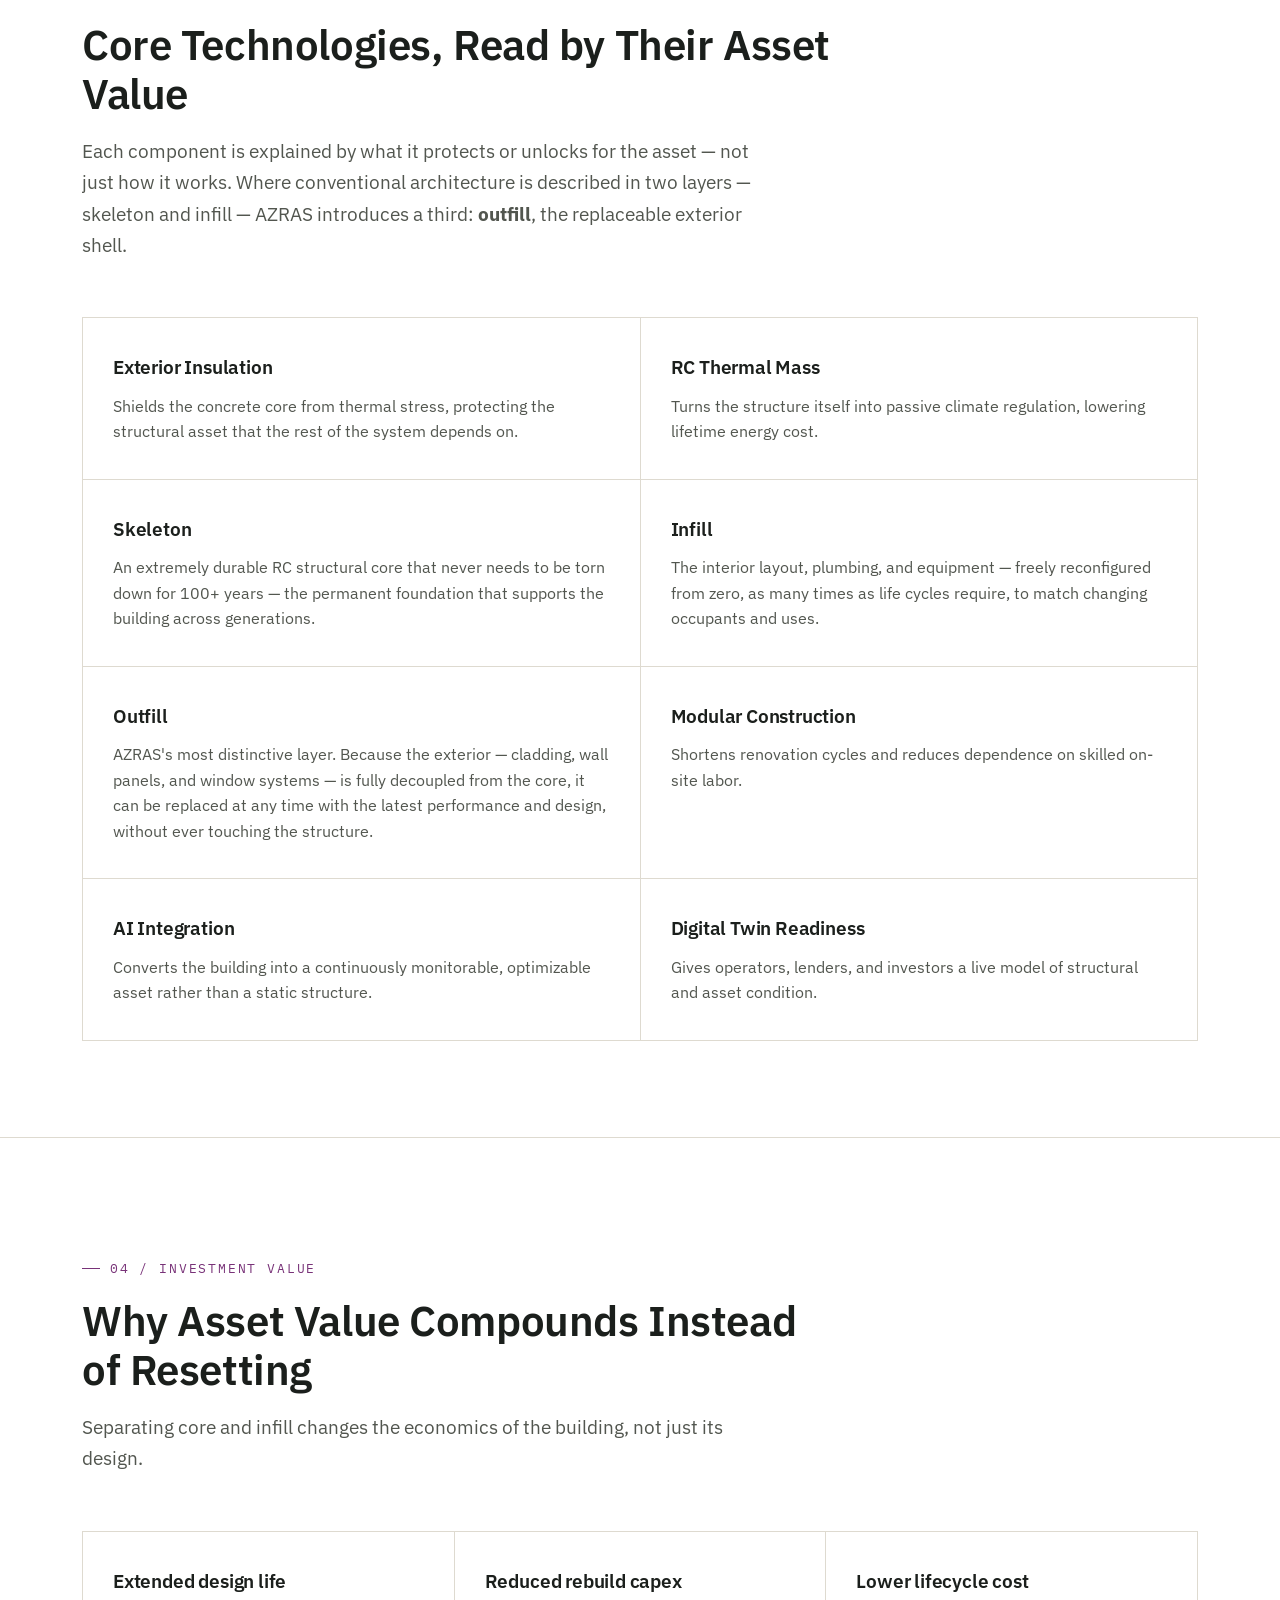
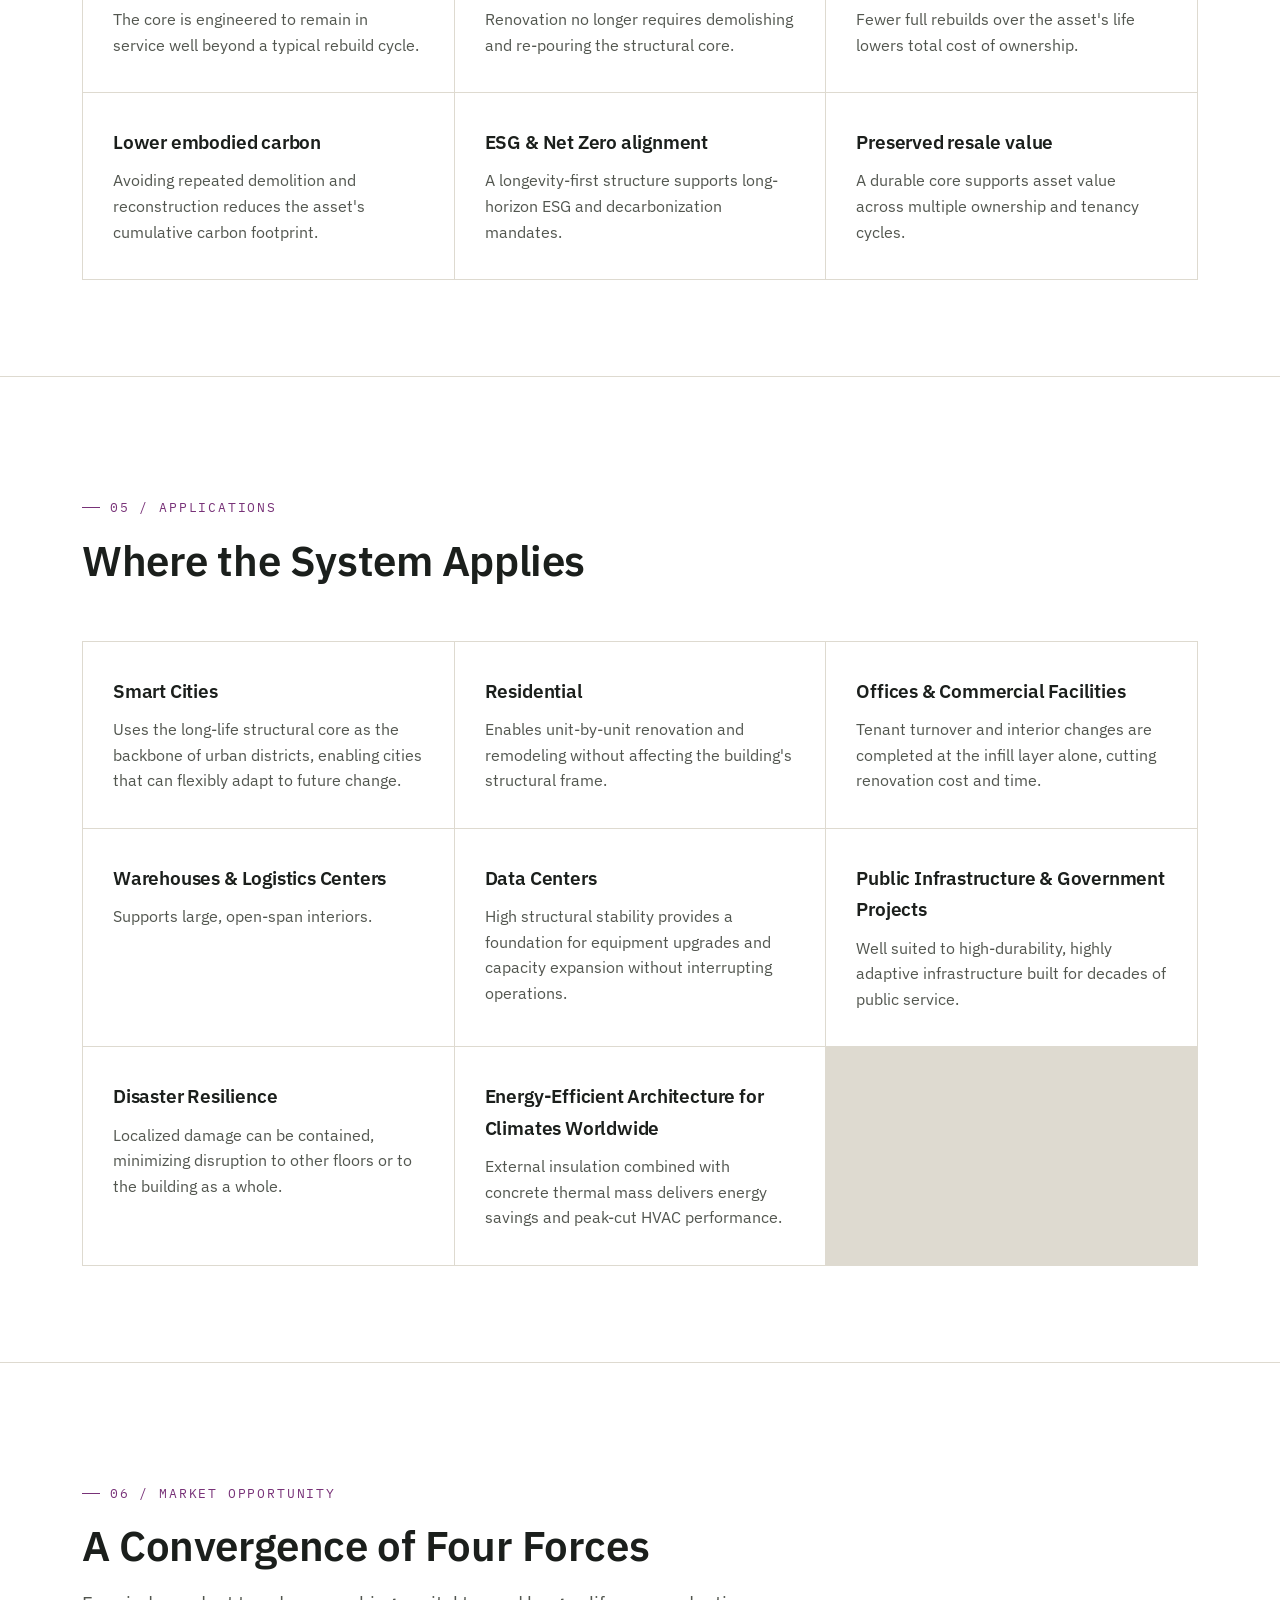
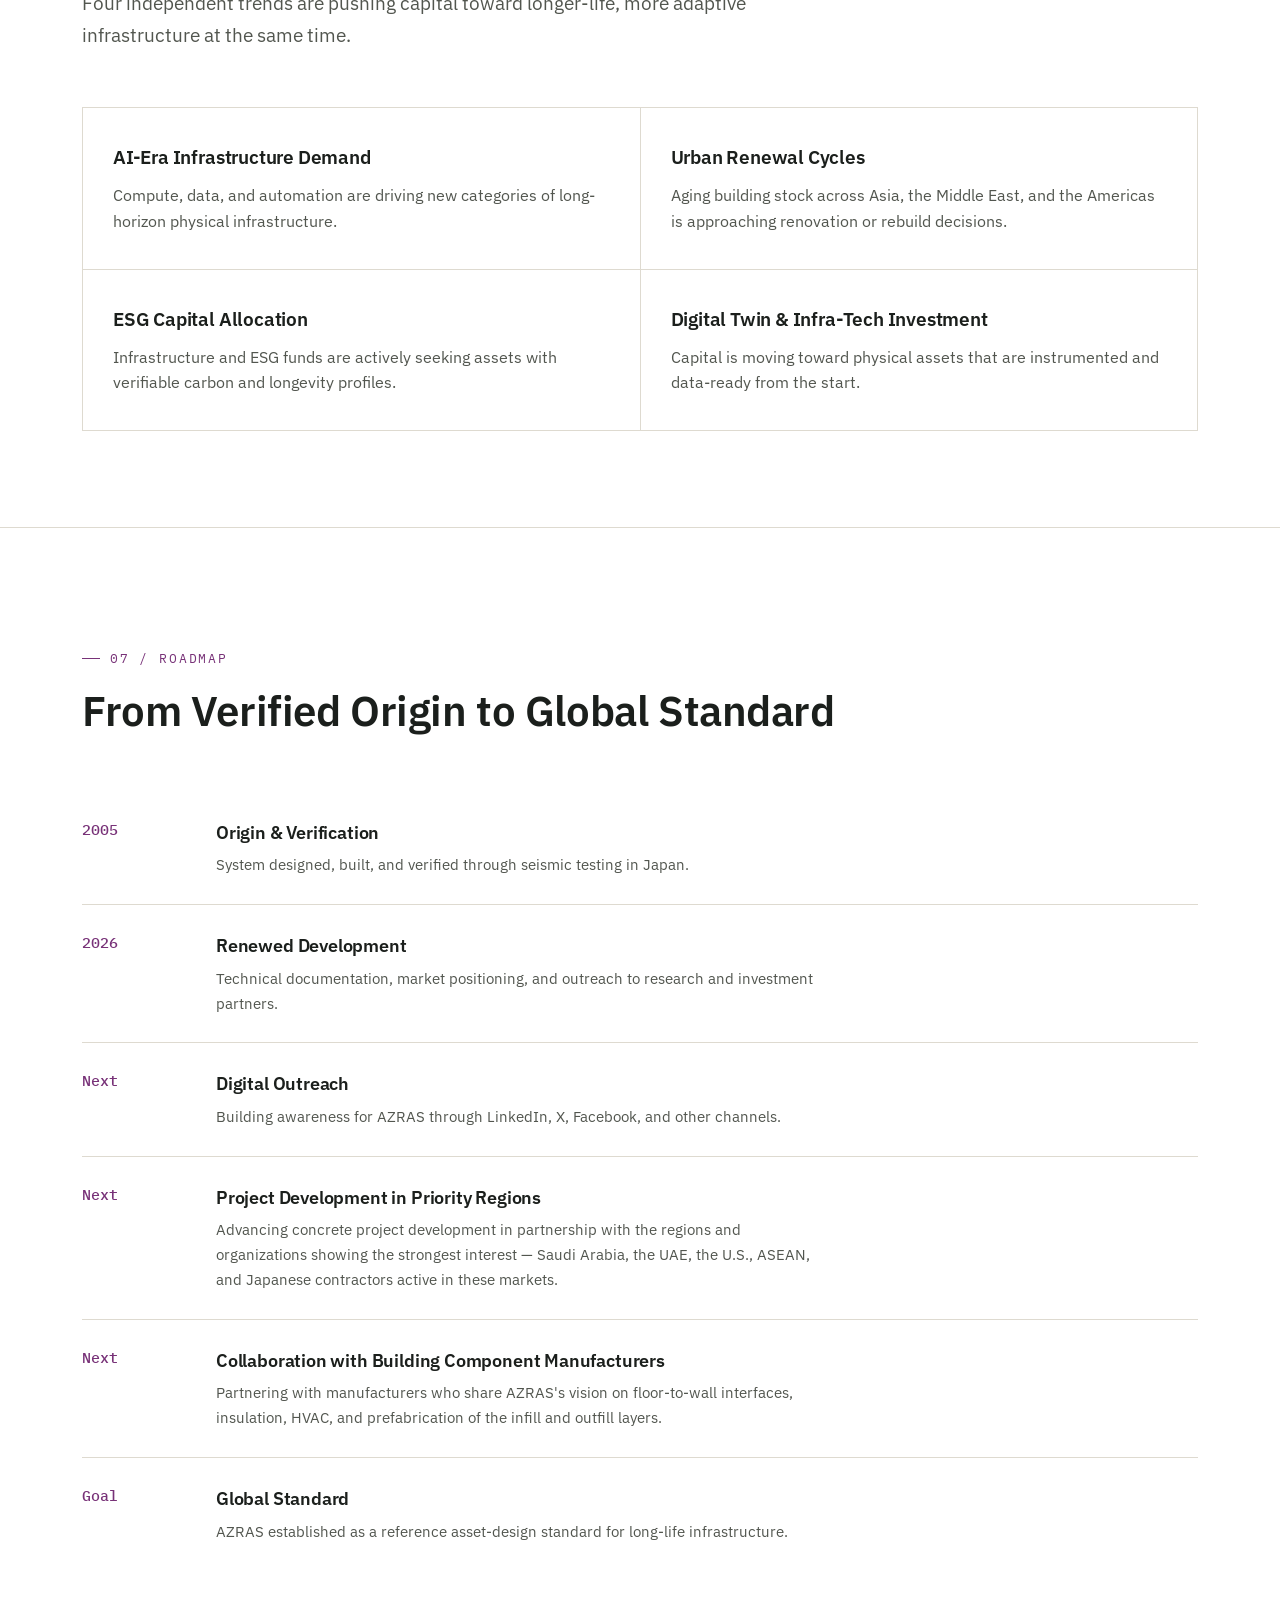
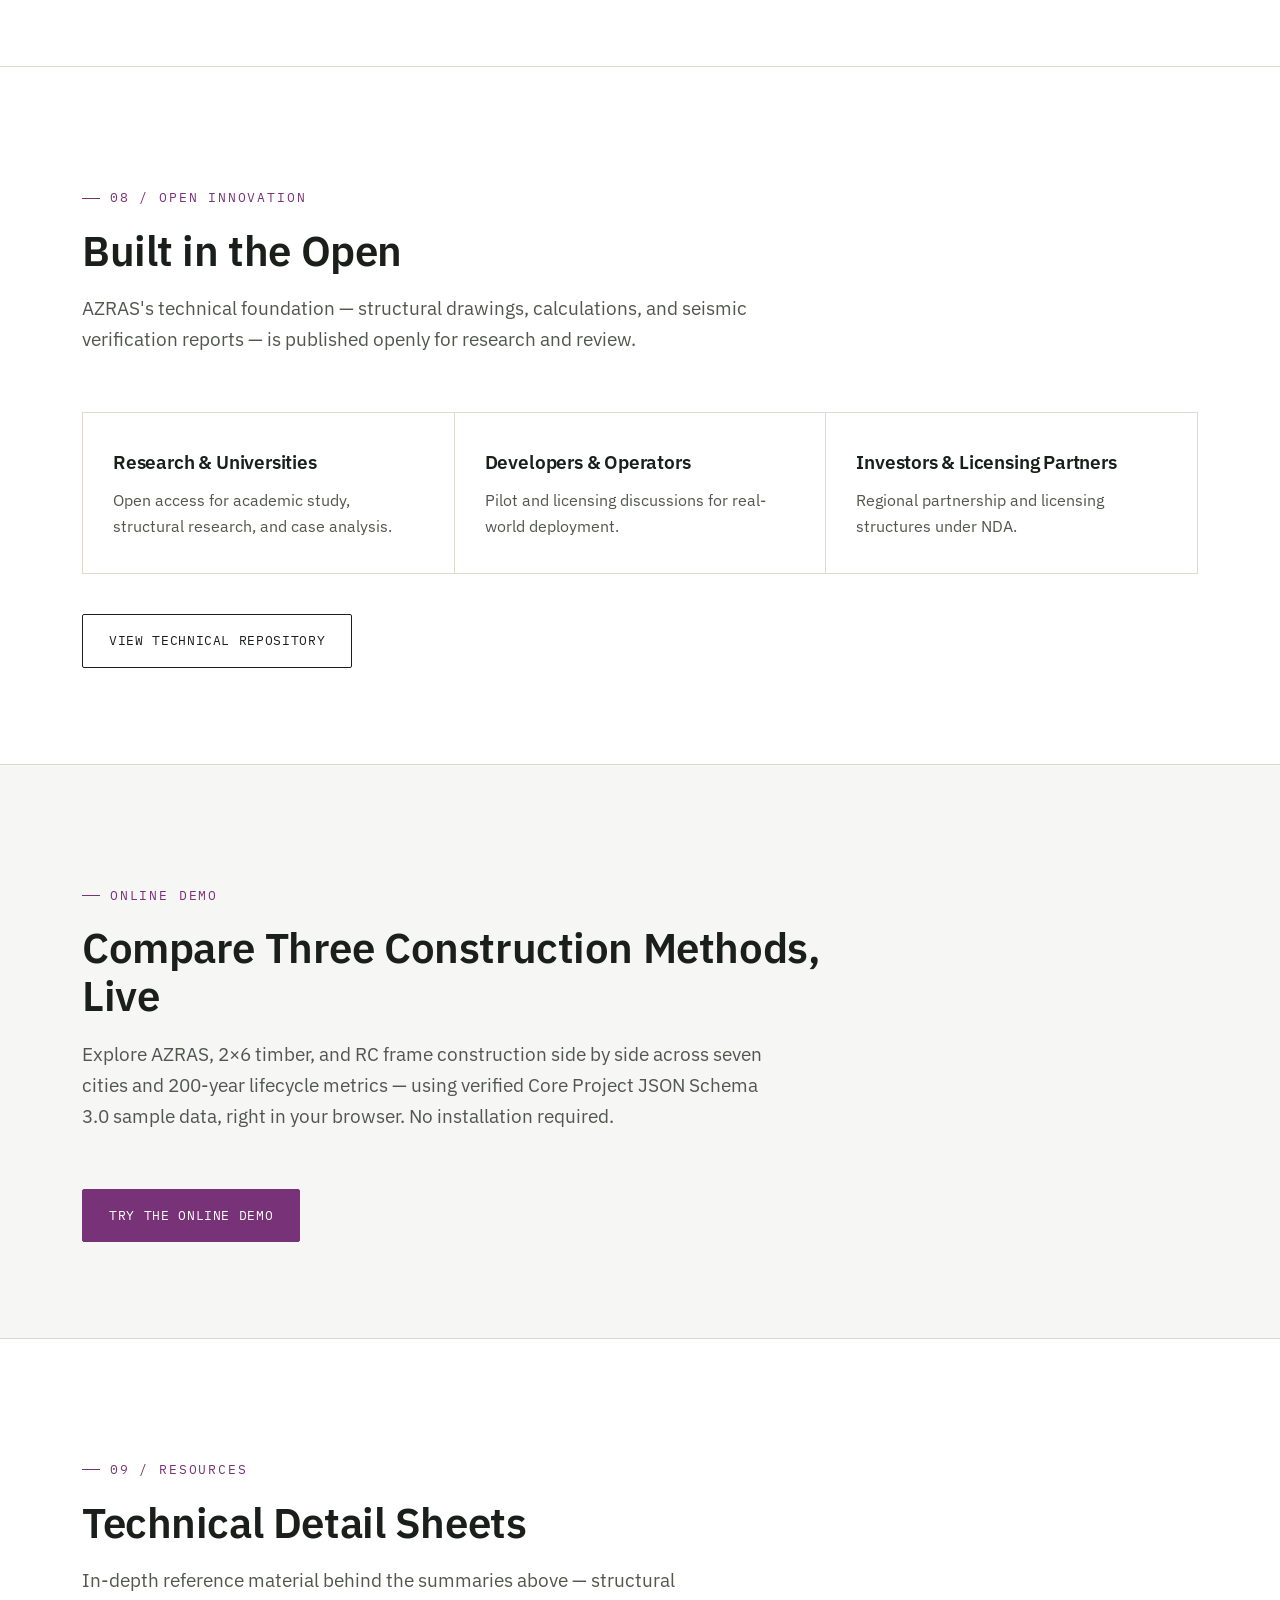
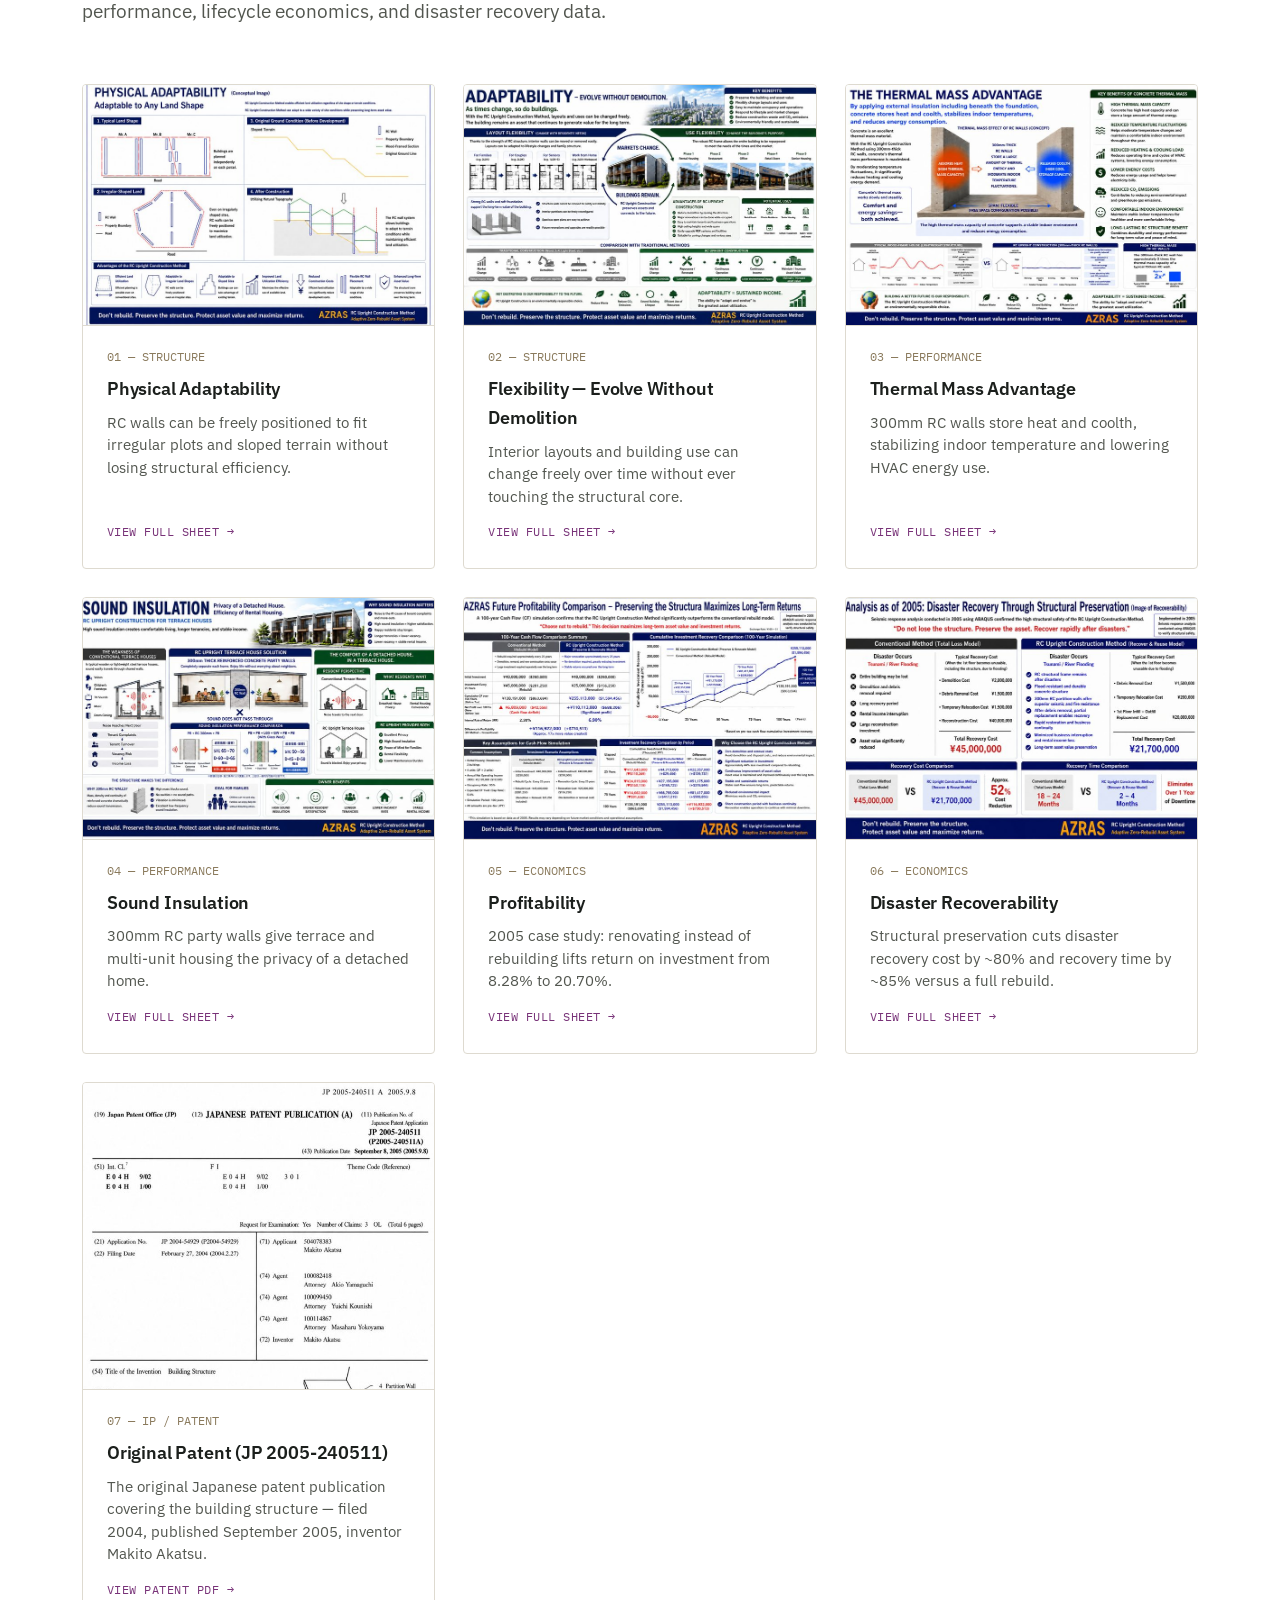
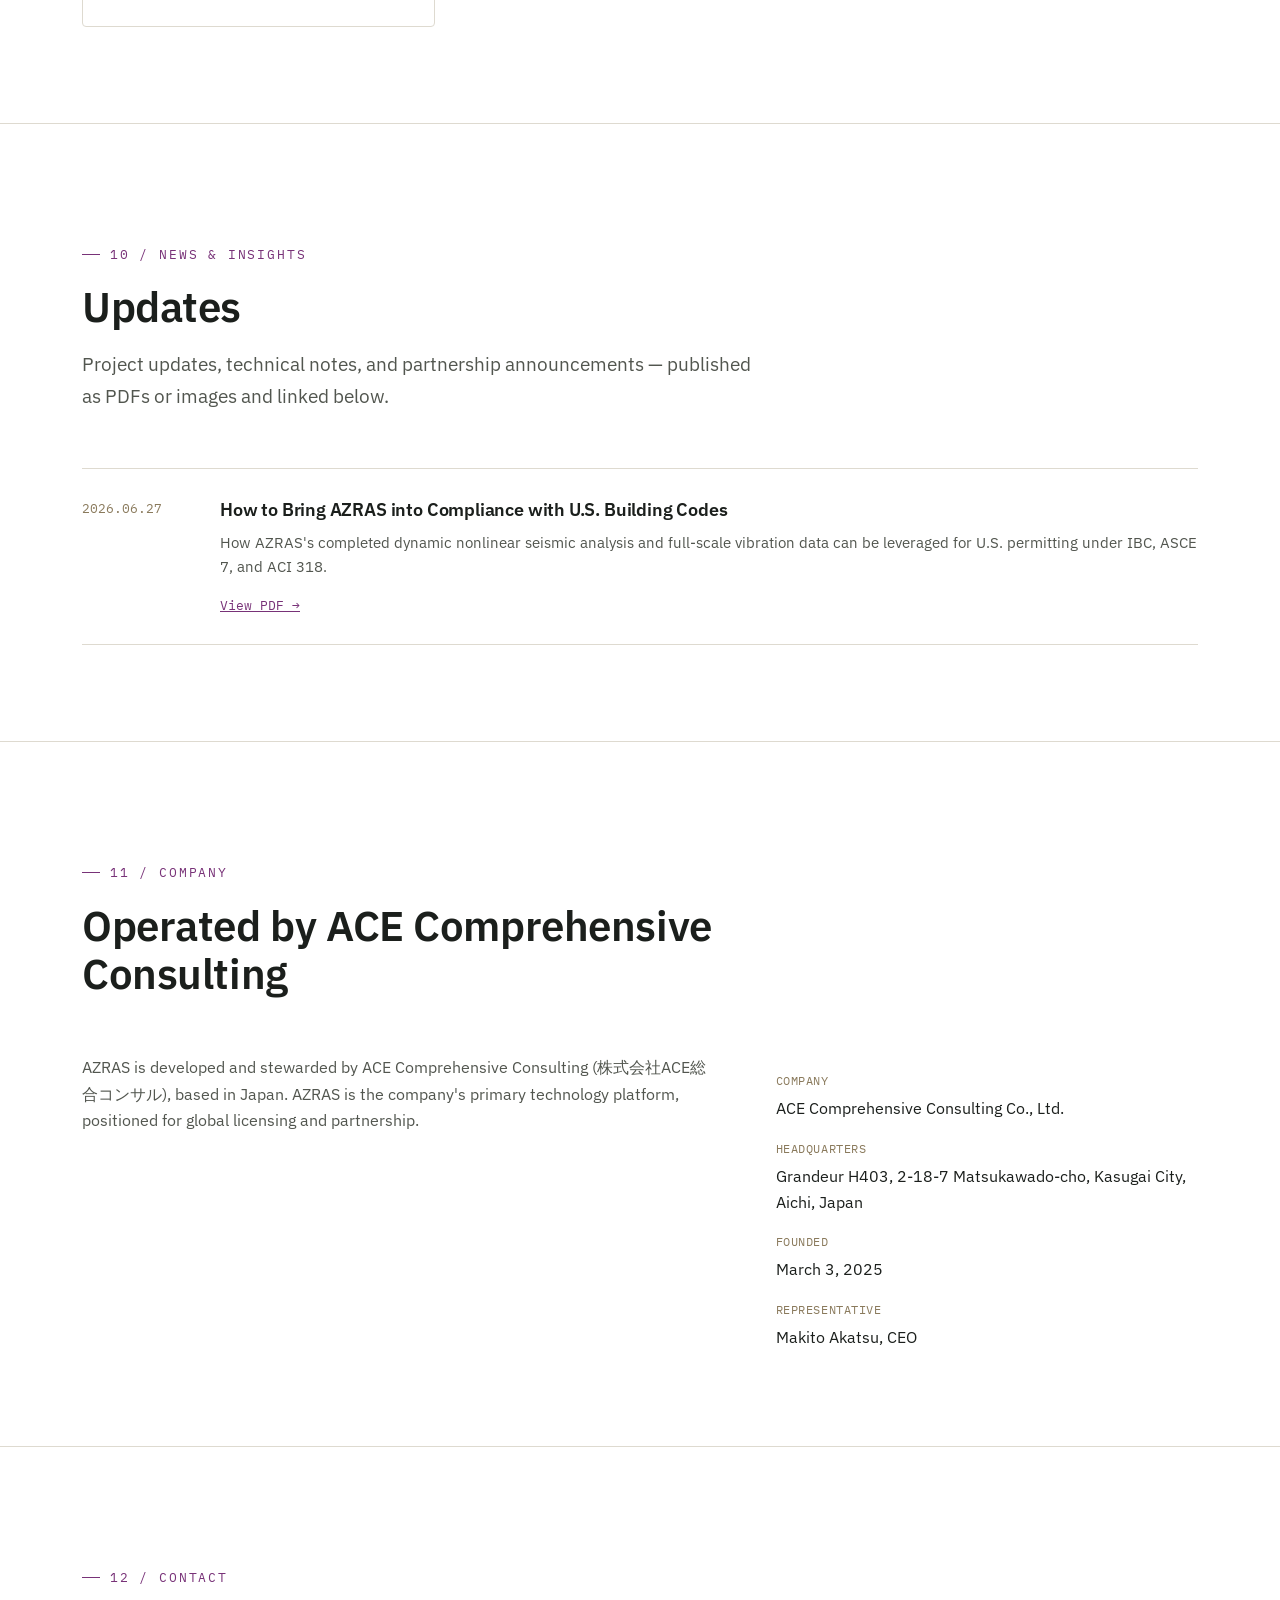
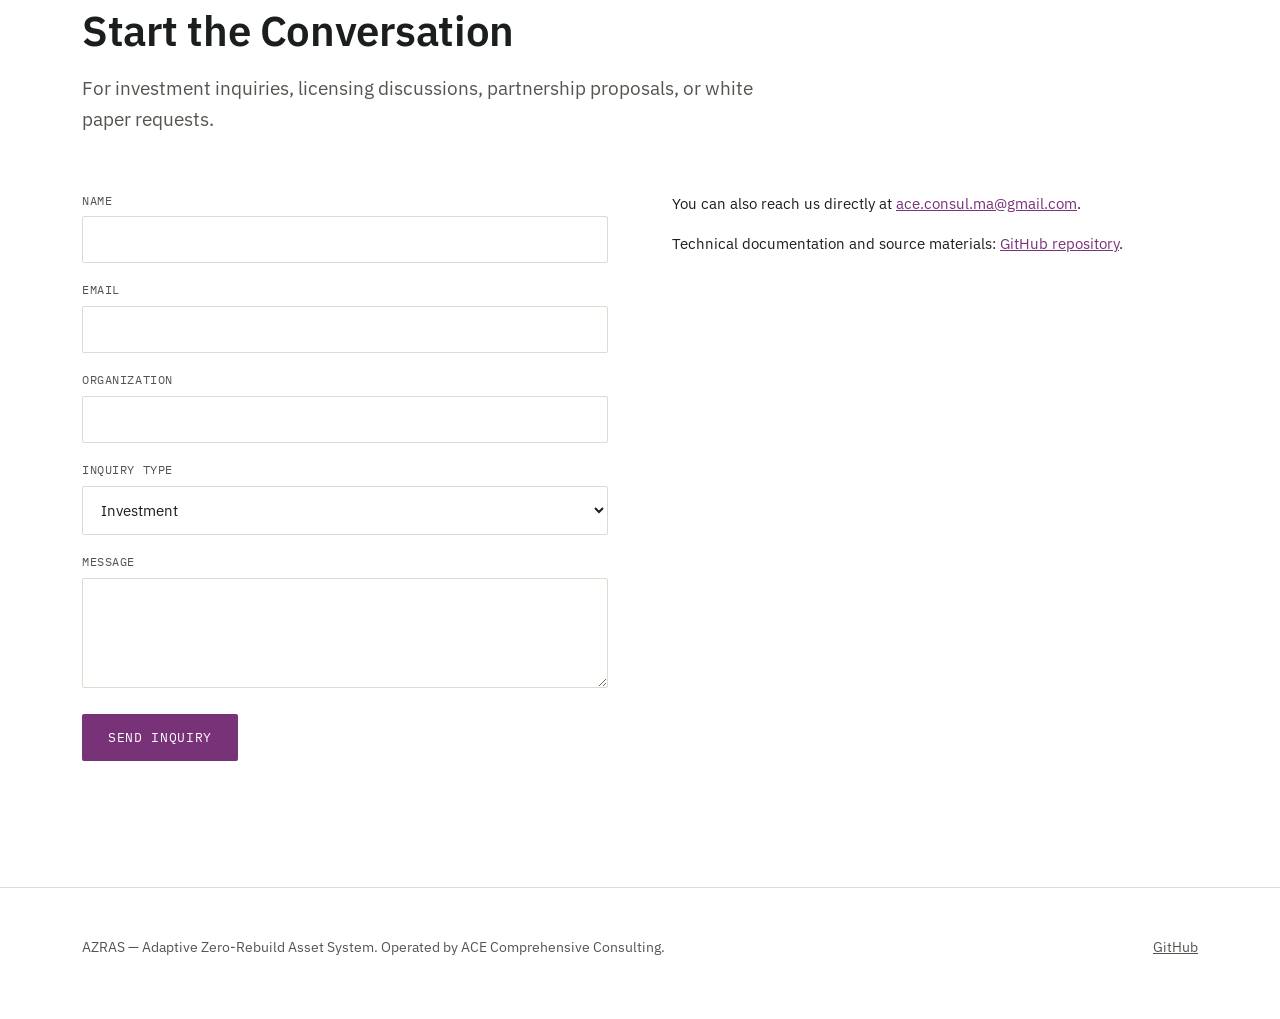
==== commit 36f0f713: "Add AZRAS Online Demo and downloads folder" ====
--- a/index.html
+++ b/index.html
@@ -851,6 +851,7 @@
       <a href="#company">Company</a>
       <a href="#contact">Contact</a>
     </nav>
+    <a href="online-demo/" class="demo-link" style="font-family:'IBM Plex Mono',monospace;font-size:12px;letter-spacing:0.04em;color:#fff;background:var(--core);border:1px solid var(--core);padding:6px 14px;border-radius:999px;margin-left:8px;white-space:nowrap;">Online Demo</a>
     <a href="ja.html" class="lang-switch" style="font-family:'IBM Plex Mono',monospace;font-size:12px;letter-spacing:0.04em;color:var(--ink-soft);border:1px solid var(--line);padding:6px 12px;border-radius:999px;margin-left:8px;white-space:nowrap;">JP</a>
     <button class="menu-btn" id="menuBtn">MENU</button>
   </div>
@@ -1172,6 +1173,20 @@
     </div>
     <div class="cta-row" style="margin-top:40px;">
       <a href="https://github.com/ace-consul-akatsu/Adaptive-Zero-Rebuild-Asset-System-AZRAS" class="btn btn-ghost" target="_blank" rel="noopener">View Technical Repository</a>
+    </div>
+  </div>
+</section>
+
+<!-- ================= ONLINE DEMO CALLOUT ================= -->
+<section id="online-demo-callout" style="background:var(--bg-soft);">
+  <div class="wrap">
+    <div class="section-head">
+      <div class="eyebrow">Online Demo</div>
+      <h2>Compare Three Construction Methods, Live</h2>
+      <p class="lede">Explore AZRAS, 2×6 timber, and RC frame construction side by side across seven cities and 200-year lifecycle metrics — using verified Core Project JSON Schema 3.0 sample data, right in your browser. No installation required.</p>
+    </div>
+    <div class="cta-row">
+      <a href="online-demo/" class="btn btn-primary">Try the Online Demo</a>
     </div>
   </div>
 </section>
